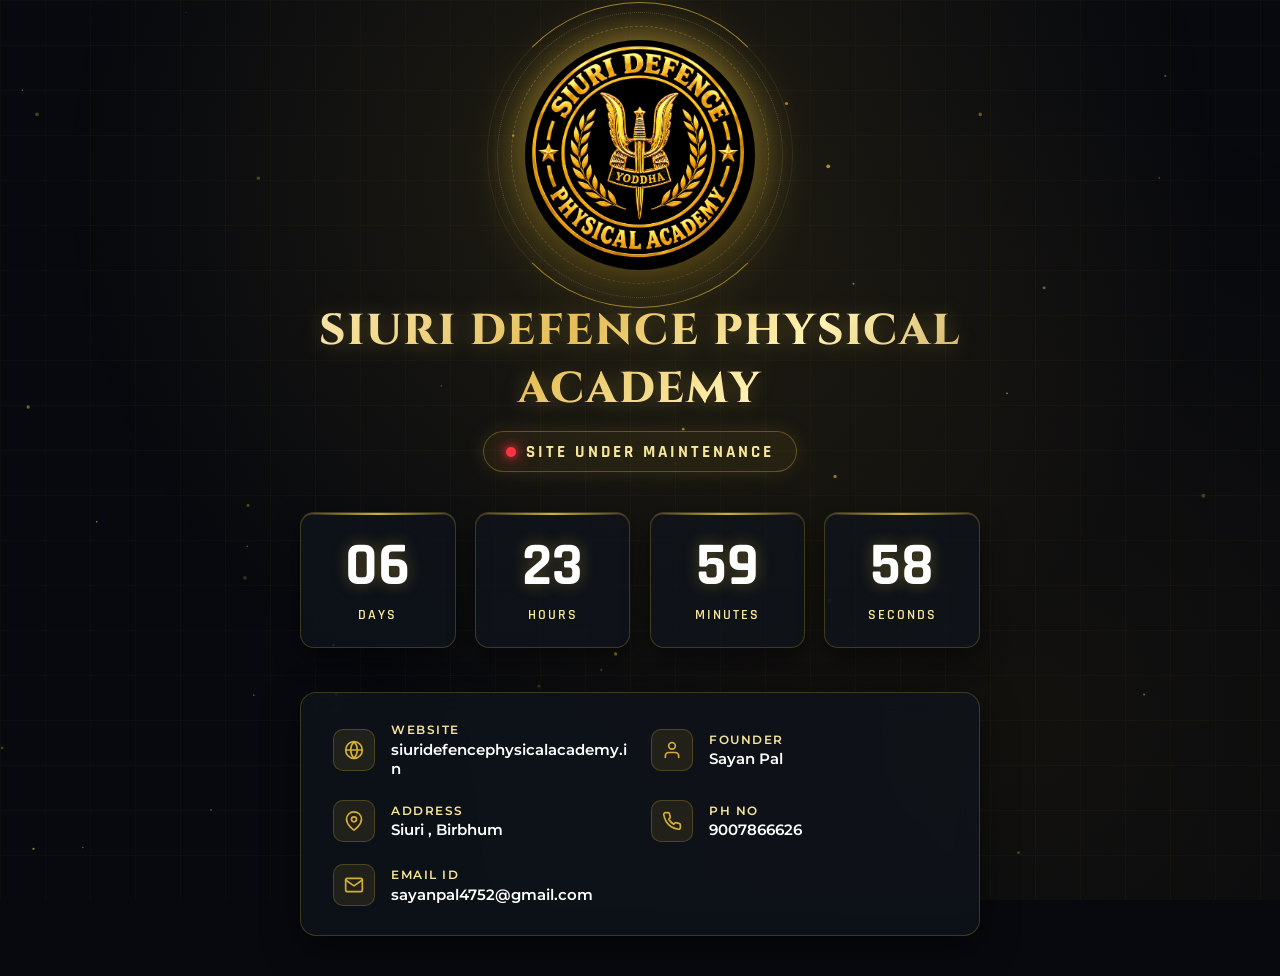
==== index.html @ 268cae0b "Add files via upload" ====
<!DOCTYPE html>
<html lang="en">
<head>
  <meta charset="UTF-8">
  <meta name="viewport" content="width=device-width, initial-scale=1.0">
  <title>SIURI DEFENCE PHYSICAL ACADEMY - Site Under Maintenance</title>
  <link rel="icon" type="image/png" href="logo.png">
  
  <!-- Google Fonts -->
  <link rel="preconnect" href="https://fonts.googleapis.com">
  <link rel="preconnect" href="https://fonts.gstatic.com" crossorigin>
  <link href="https://fonts.googleapis.com/css2?family=Cinzel:wght@600;700;800;900&family=Montserrat:wght@400;500;600;700&family=Rajdhani:wght@500;600;700&display=swap" rel="stylesheet">

  <style>
    :root {
      --gold-primary: #d4af37;
      --gold-light: #f7e599;
      --gold-dark: #9b7617;
      --gold-glow: rgba(212, 175, 55, 0.45);
      --bg-dark: #07090e;
      --bg-card: rgba(15, 20, 29, 0.75);
      --card-border: rgba(212, 175, 55, 0.25);
      --text-white: #f5f6f8;
      --text-muted: #a0a6b5;
    }

    * {
      box-sizing: border-box;
      margin: 0;
      padding: 0;
    }

    body {
      background-color: var(--bg-dark);
      color: var(--text-white);
      font-family: 'Montserrat', sans-serif;
      min-height: 100vh;
      display: flex;
      flex-direction: column;
      align-items: center;
      justify-content: center;
      overflow-x: hidden;
      position: relative;
      padding: 2.5rem 1rem;
    }

    /* Ambient Background Effects */
    .bg-grid {
      position: fixed;
      inset: 0;
      background-image: 
        radial-gradient(circle at 50% 20%, rgba(212, 175, 55, 0.12) 0%, transparent 60%),
        radial-gradient(circle at 80% 80%, rgba(155, 118, 23, 0.08) 0%, transparent 50%),
        linear-gradient(rgba(212, 175, 55, 0.03) 1px, transparent 1px),
        linear-gradient(90deg, rgba(212, 175, 55, 0.03) 1px, transparent 1px);
      background-size: 100% 100%, 100% 100%, 45px 45px, 45px 45px;
      pointer-events: none;
      z-index: 0;
    }

    canvas#stars {
      position: fixed;
      top: 0;
      left: 0;
      width: 100%;
      height: 100%;
      pointer-events: none;
      z-index: 1;
    }

    /* Main Container */
    .container {
      position: relative;
      z-index: 2;
      width: 100%;
      max-width: 860px;
      margin: auto;
      display: flex;
      flex-direction: column;
      align-items: center;
      text-align: center;
    }

    /* Animated Logo Presentation */
    .logo-wrapper {
      position: relative;
      width: 230px;
      height: 230px;
      margin-bottom: 2rem;
      display: flex;
      align-items: center;
      justify-content: center;
      perspective: 1000px;
    }

    /* Rotating Military Precision Rings */
    .orbit-ring {
      position: absolute;
      border-radius: 50%;
      pointer-events: none;
    }

    .orbit-ring-1 {
      inset: -14px;
      border: 1px dashed rgba(212, 175, 55, 0.35);
      animation: rotateClockwise 26s linear infinite;
    }

    .orbit-ring-2 {
      inset: -28px;
      border: 1px dotted rgba(247, 229, 153, 0.25);
      animation: rotateCounterClockwise 38s linear infinite;
    }

    .orbit-ring-3 {
      inset: -38px;
      border: 1px solid rgba(212, 175, 55, 0.12);
      border-top-color: rgba(212, 175, 55, 0.7);
      border-bottom-color: rgba(212, 175, 55, 0.7);
      animation: rotateClockwise 18s linear infinite;
    }

    /* Dynamic Backlight Halo */
    .logo-halo {
      position: absolute;
      inset: -10px;
      border-radius: 50%;
      background: radial-gradient(circle, rgba(212, 175, 55, 0.35) 0%, rgba(212, 175, 55, 0.1) 45%, transparent 70%);
      filter: blur(15px);
      animation: pulseGlow 4s ease-in-out infinite alternate;
      pointer-events: none;
    }

    /* Logo Image & Entrance Animation */
    .logo-img-box {
      position: relative;
      width: 100%;
      height: 100%;
      border-radius: 50%;
      overflow: hidden;
      box-shadow: 
        0 0 35px var(--gold-glow),
        0 15px 30px rgba(0, 0, 0, 0.7);
      animation: logoEntrance 1.4s cubic-bezier(0.16, 1, 0.3, 1) forwards;
      transform-origin: center center;
    }

    .logo-img {
      width: 100%;
      height: 100%;
      object-fit: cover;
      display: block;
      transition: transform 0.6s cubic-bezier(0.2, 0.8, 0.2, 1);
    }

    .logo-wrapper:hover .logo-img {
      transform: scale(1.05);
    }

    /* Metallic Shimmer Sweep Across Logo */
    .logo-img-box::after {
      content: "";
      position: absolute;
      top: -50%;
      left: -75%;
      width: 50%;
      height: 200%;
      background: linear-gradient(
        60deg,
        rgba(255, 255, 255, 0) 0%,
        rgba(255, 245, 200, 0.35) 50%,
        rgba(255, 255, 255, 0) 100%
      );
      transform: rotate(25deg);
      pointer-events: none;
      animation: shimmerSweep 5s ease-in-out infinite;
      animation-delay: 1.2s;
    }

    /* Academy Title */
    .academy-title {
      font-family: 'Cinzel', serif;
      font-size: clamp(1.6rem, 4vw, 2.7rem);
      font-weight: 800;
      letter-spacing: 2px;
      text-transform: uppercase;
      margin-bottom: 0.8rem;
      background: linear-gradient(135deg, #fff7cc 0%, #e5bd57 40%, #fff2b2 65%, #aa771c 100%);
      -webkit-background-clip: text;
      -webkit-text-fill-color: transparent;
      filter: drop-shadow(0 2px 10px rgba(212, 175, 55, 0.3));
      animation: fadeInDown 1.2s ease-out forwards;
    }

    /* Maintenance Badge */
    .maintenance-badge {
      display: inline-flex;
      align-items: center;
      gap: 0.6rem;
      padding: 0.55rem 1.4rem;
      border-radius: 50px;
      background: rgba(212, 175, 55, 0.08);
      border: 1px solid rgba(212, 175, 55, 0.35);
      color: var(--gold-light);
      font-family: 'Rajdhani', sans-serif;
      font-size: 1.05rem;
      font-weight: 700;
      letter-spacing: 3px;
      text-transform: uppercase;
      box-shadow: 0 0 20px rgba(212, 175, 55, 0.15);
      margin-bottom: 2.5rem;
      animation: fadeIn 1.4s ease-out forwards;
    }

    .status-dot {
      width: 10px;
      height: 10px;
      border-radius: 50%;
      background-color: #ff3344;
      box-shadow: 0 0 10px #ff3344, 0 0 20px #ff3344;
      animation: pulseDot 1.8s infinite;
    }

    /* Countdown Grid */
    .countdown-container {
      display: grid;
      grid-template-columns: repeat(4, 1fr);
      gap: 1.2rem;
      width: 100%;
      max-width: 680px;
      margin-bottom: 2.8rem;
      animation: fadeInUp 1.2s ease-out forwards;
    }

    .countdown-card {
      background: var(--bg-card);
      backdrop-filter: blur(12px);
      -webkit-backdrop-filter: blur(12px);
      border: 1px solid var(--card-border);
      border-radius: 14px;
      padding: 1.4rem 0.6rem;
      display: flex;
      flex-direction: column;
      align-items: center;
      justify-content: center;
      position: relative;
      overflow: hidden;
      box-shadow: 
        0 10px 25px rgba(0, 0, 0, 0.5),
        inset 0 1px 0 rgba(212, 175, 55, 0.25);
      transition: transform 0.3s ease, border-color 0.3s ease;
    }

    .countdown-card::before {
      content: "";
      position: absolute;
      top: 0;
      left: 0;
      right: 0;
      height: 2px;
      background: linear-gradient(90deg, transparent, var(--gold-primary), transparent);
    }

    .countdown-card:hover {
      transform: translateY(-4px);
      border-color: rgba(212, 175, 55, 0.6);
      box-shadow: 
        0 14px 30px rgba(0, 0, 0, 0.6),
        0 0 20px rgba(212, 175, 55, 0.2);
    }

    .countdown-number {
      font-family: 'Rajdhani', sans-serif;
      font-size: clamp(2.4rem, 5vw, 3.8rem);
      font-weight: 700;
      color: #ffffff;
      line-height: 1;
      text-shadow: 0 0 15px rgba(212, 175, 55, 0.35);
    }

    .countdown-label {
      font-family: 'Rajdhani', sans-serif;
      font-size: 0.85rem;
      font-weight: 600;
      color: var(--gold-light);
      text-transform: uppercase;
      letter-spacing: 2px;
      margin-top: 0.6rem;
    }

    /* Details / Contact Card */
    .details-card {
      width: 100%;
      max-width: 680px;
      background: var(--bg-card);
      backdrop-filter: blur(12px);
      -webkit-backdrop-filter: blur(12px);
      border: 1px solid var(--card-border);
      border-radius: 16px;
      padding: 1.8rem 2rem;
      box-shadow: 0 12px 35px rgba(0, 0, 0, 0.5);
      display: grid;
      grid-template-columns: repeat(auto-fit, minmax(240px, 1fr));
      gap: 1.4rem;
      text-align: left;
      animation: fadeInUp 1.4s ease-out forwards;
    }

    .detail-item {
      display: flex;
      align-items: center;
      gap: 1rem;
      font-size: 0.95rem;
      color: var(--text-white);
    }

    .detail-icon {
      width: 42px;
      height: 42px;
      min-width: 42px;
      border-radius: 10px;
      background: rgba(212, 175, 55, 0.1);
      border: 1px solid rgba(212, 175, 55, 0.25);
      display: flex;
      align-items: center;
      justify-content: center;
      color: var(--gold-primary);
    }

    .detail-icon svg {
      width: 20px;
      height: 20px;
      stroke: var(--gold-primary);
      fill: none;
      stroke-width: 2;
      stroke-linecap: round;
      stroke-linejoin: round;
    }

    .detail-text {
      display: flex;
      flex-direction: column;
      gap: 0.15rem;
      overflow: hidden;
      word-break: break-word;
    }

    .detail-label {
      font-size: 0.75rem;
      text-transform: uppercase;
      letter-spacing: 1.5px;
      color: var(--gold-light);
      font-weight: 600;
    }

    .detail-value {
      font-size: 0.95rem;
      font-weight: 600;
      color: #ffffff;
      text-decoration: none;
      transition: color 0.2s ease;
    }

    a.detail-value:hover {
      color: var(--gold-primary);
      text-decoration: underline;
      text-underline-offset: 3px;
    }

    /* Keyframe Animations */
    @keyframes logoEntrance {
      0% {
        opacity: 0;
        transform: scale(0.55) translateY(25px);
        filter: drop-shadow(0 0 0 rgba(212, 175, 55, 0));
      }
      65% {
        opacity: 1;
        transform: scale(1.04) translateY(-3px);
        filter: drop-shadow(0 0 45px rgba(212, 175, 55, 0.7));
      }
      100% {
        opacity: 1;
        transform: scale(1) translateY(0);
        filter: drop-shadow(0 0 25px rgba(212, 175, 55, 0.45));
      }
    }

    @keyframes shimmerSweep {
      0% {
        left: -100%;
      }
      25%, 100% {
        left: 200%;
      }
    }

    @keyframes rotateClockwise {
      from { transform: rotate(0deg); }
      to { transform: rotate(360deg); }
    }

    @keyframes rotateCounterClockwise {
      from { transform: rotate(0deg); }
      to { transform: rotate(-360deg); }
    }

    @keyframes pulseGlow {
      from { opacity: 0.5; transform: scale(0.96); }
      to { opacity: 0.9; transform: scale(1.06); }
    }

    @keyframes pulseDot {
      0%, 100% { opacity: 1; transform: scale(1); }
      50% { opacity: 0.4; transform: scale(0.85); }
    }

    @keyframes fadeInDown {
      from { opacity: 0; transform: translateY(-20px); }
      to { opacity: 1; transform: translateY(0); }
    }

    @keyframes fadeInUp {
      from { opacity: 0; transform: translateY(20px); }
      to { opacity: 1; transform: translateY(0); }
    }

    @keyframes fadeIn {
      from { opacity: 0; }
      to { opacity: 1; }
    }

    /* Responsive adjustments */
    @media (max-width: 640px) {
      .logo-wrapper {
        width: 180px;
        height: 180px;
        margin-bottom: 1.5rem;
      }

      .orbit-ring-1 { inset: -10px; }
      .orbit-ring-2 { inset: -20px; }
      .orbit-ring-3 { inset: -28px; }

      .countdown-container {
        gap: 0.6rem;
      }

      .countdown-card {
        padding: 1rem 0.3rem;
        border-radius: 10px;
      }

      .countdown-number {
        font-size: 2rem;
      }

      .countdown-label {
        font-size: 0.72rem;
        letter-spacing: 1px;
      }

      .details-card {
        grid-template-columns: 1fr;
        padding: 1.4rem;
        gap: 1.1rem;
      }
    }
  </style>
</head>
<body>

  <!-- Ambient Grid Background -->
  <div class="bg-grid"></div>
  <canvas id="stars"></canvas>

  <main class="container">

    <!-- Animated Logo with Precision Rings and Metallic Sweep -->
    <div class="logo-wrapper">
      <div class="logo-halo"></div>
      <div class="orbit-ring orbit-ring-1"></div>
      <div class="orbit-ring orbit-ring-2"></div>
      <div class="orbit-ring orbit-ring-3"></div>
      <div class="logo-img-box">
        <img 
          src="logo.png" 
          alt="SIURI DEFENCE PHYSICAL ACADEMY" 
          class="logo-img"
          fetchpriority="high"
          width="230"
          height="230"
        >
      </div>
    </div>

    <!-- Academy Name -->
    <h1 class="academy-title">SIURI DEFENCE PHYSICAL ACADEMY</h1>

    <!-- Site Under Maintenance Indicator -->
    <div class="maintenance-badge">
      <span class="status-dot"></span>
      <span>Site Under Maintenance</span>
    </div>

    <!-- 7-Day Countdown Timer -->
    <div class="countdown-container" id="countdown">
      <div class="countdown-card">
        <span class="countdown-number" id="days">07</span>
        <span class="countdown-label">Days</span>
      </div>
      <div class="countdown-card">
        <span class="countdown-number" id="hours">00</span>
        <span class="countdown-label">Hours</span>
      </div>
      <div class="countdown-card">
        <span class="countdown-number" id="minutes">00</span>
        <span class="countdown-label">Minutes</span>
      </div>
      <div class="countdown-card">
        <span class="countdown-number" id="seconds">00</span>
        <span class="countdown-label">Seconds</span>
      </div>
    </div>

    <!-- Details Card (Strictly containing user provided details) -->
    <div class="details-card">
      
      <!-- Website -->
      <div class="detail-item">
        <div class="detail-icon" aria-hidden="true">
          <svg viewBox="0 0 24 24"><circle cx="12" cy="12" r="10"></circle><line x1="2" y1="12" x2="22" y2="12"></line><path d="M12 2a15.3 15.3 0 0 1 4 10 15.3 15.3 0 0 1-4 10 15.3 15.3 0 0 1-4-10 15.3 15.3 0 0 1 4-10z"></path></svg>
        </div>
        <div class="detail-text">
          <span class="detail-label">Website</span>
          <a href="https://siuridefencephysicalacademy.in" class="detail-value">siuridefencephysicalacademy.in</a>
        </div>
      </div>

      <!-- Founder -->
      <div class="detail-item">
        <div class="detail-icon" aria-hidden="true">
          <svg viewBox="0 0 24 24"><path d="M20 21v-2a4 4 0 0 0-4-4H8a4 4 0 0 0-4 4v2"></path><circle cx="12" cy="7" r="4"></circle></svg>
        </div>
        <div class="detail-text">
          <span class="detail-label">Founder</span>
          <span class="detail-value">Sayan Pal</span>
        </div>
      </div>

      <!-- Address -->
      <div class="detail-item">
        <div class="detail-icon" aria-hidden="true">
          <svg viewBox="0 0 24 24"><path d="M21 10c0 7-9 13-9 13s-9-6-9-13a9 9 0 0 1 18 0z"></path><circle cx="12" cy="10" r="3"></circle></svg>
        </div>
        <div class="detail-text">
          <span class="detail-label">Address</span>
          <span class="detail-value">Siuri , Birbhum</span>
        </div>
      </div>

      <!-- Phone -->
      <div class="detail-item">
        <div class="detail-icon" aria-hidden="true">
          <svg viewBox="0 0 24 24"><path d="M22 16.92v3a2 2 0 0 1-2.18 2 19.79 19.79 0 0 1-8.63-3.07 19.5 19.5 0 0 1-6-6 19.79 19.79 0 0 1-3.07-8.67A2 2 0 0 1 4.11 2h3a2 2 0 0 1 2 1.72 12.84 12.84 0 0 0 .7 2.81 2 2 0 0 1-.45 2.11L8.09 9.91a16 16 0 0 0 6 6l1.27-1.27a2 2 0 0 1 2.11-.45 12.84 12.84 0 0 0 2.81.7A2 2 0 0 1 22 16.92z"></path></svg>
        </div>
        <div class="detail-text">
          <span class="detail-label">pH no</span>
          <a href="tel:9007866626" class="detail-value">9007866626</a>
        </div>
      </div>

      <!-- Email ID -->
      <div class="detail-item" style="grid-column: 1 / -1;">
        <div class="detail-icon" aria-hidden="true">
          <svg viewBox="0 0 24 24"><path d="M4 4h16c1.1 0 2 .9 2 2v12c0 1.1-.9 2-2 2H4c-1.1 0-2-.9-2-2V6c0-1.1.9-2 2-2z"></path><polyline points="22,6 12,13 2,6"></polyline></svg>
        </div>
        <div class="detail-text">
          <span class="detail-label">Email ID</span>
          <a href="mailto:sayanpal4752@gmail.com" class="detail-value">sayanpal4752@gmail.com</a>
        </div>
      </div>

    </div>

  </main>

  <script>
    // 7-Day Automatic Decrementing Countdown
    (function initCountdown() {
      const STORAGE_KEY = 'sdpa_countdown_end';
      const DURATION_MS = 7 * 24 * 60 * 60 * 1000; // 7 days in milliseconds
      
      let targetTime;
      try {
        const savedTime = localStorage.getItem(STORAGE_KEY);
        if (savedTime && !isNaN(savedTime)) {
          targetTime = parseInt(savedTime, 10);
          // If the stored countdown has already elapsed, restart 7 days
          if (targetTime <= Date.now()) {
            targetTime = Date.now() + DURATION_MS;
            localStorage.setItem(STORAGE_KEY, targetTime.toString());
          }
        } else {
          targetTime = Date.now() + DURATION_MS;
          localStorage.setItem(STORAGE_KEY, targetTime.toString());
        }
      } catch (e) {
        // Fallback if localStorage is inaccessible
        targetTime = Date.now() + DURATION_MS;
      }

      const daysEl = document.getElementById('days');
      const hoursEl = document.getElementById('hours');
      const minutesEl = document.getElementById('minutes');
      const secondsEl = document.getElementById('seconds');

      function updateCountdown() {
        const now = Date.now();
        const difference = targetTime - now;

        if (difference <= 0) {
          daysEl.textContent = '00';
          hoursEl.textContent = '00';
          minutesEl.textContent = '00';
          secondsEl.textContent = '00';
          return;
        }

        const days = Math.floor(difference / (1000 * 60 * 60 * 24));
        const hours = Math.floor((difference % (1000 * 60 * 60 * 24)) / (1000 * 60 * 60));
        const minutes = Math.floor((difference % (1000 * 60 * 60)) / (1000 * 60));
        const seconds = Math.floor((difference % (1000 * 60)) / 1000);

        daysEl.textContent = String(days).padStart(2, '0');
        hoursEl.textContent = String(hours).padStart(2, '0');
        minutesEl.textContent = String(minutes).padStart(2, '0');
        secondsEl.textContent = String(seconds).padStart(2, '0');
      }

      updateCountdown();
      setInterval(updateCountdown, 1000);
    })();

    // Subtle Tactical Ambient Canvas Particles
    (function initStars() {
      const canvas = document.getElementById('stars');
      if (!canvas) return;
      const ctx = canvas.getContext('2d');
      let width, height;
      const particles = [];
      const particleCount = 45;

      function resize() {
        width = canvas.width = window.innerWidth;
        height = canvas.height = window.innerHeight;
      }
      window.addEventListener('resize', resize);
      resize();

      for (let i = 0; i < particleCount; i++) {
        particles.push({
          x: Math.random() * width,
          y: Math.random() * height,
          radius: Math.random() * 1.5 + 0.5,
          vx: (Math.random() - 0.5) * 0.3,
          vy: (Math.random() - 0.5) * 0.3,
          alpha: Math.random() * 0.6 + 0.2
        });
      }

      function render() {
        ctx.clearRect(0, 0, width, height);
        ctx.fillStyle = 'rgba(212, 175, 55, ';

        for (let i = 0; i < particleCount; i++) {
          const p = particles[i];
          p.x += p.vx;
          p.y += p.vy;

          if (p.x < 0) p.x = width;
          if (p.x > width) p.x = 0;
          if (p.y < 0) p.y = height;
          if (p.y > height) p.y = 0;

          ctx.beginPath();
          ctx.arc(p.x, p.y, p.radius, 0, Math.PI * 2);
          ctx.fillStyle = `rgba(212, 175, 55, ${p.alpha})`;
          ctx.fill();
        }

        requestAnimationFrame(render);
      }
      render();
    })();
  </script>
</body>
</html>
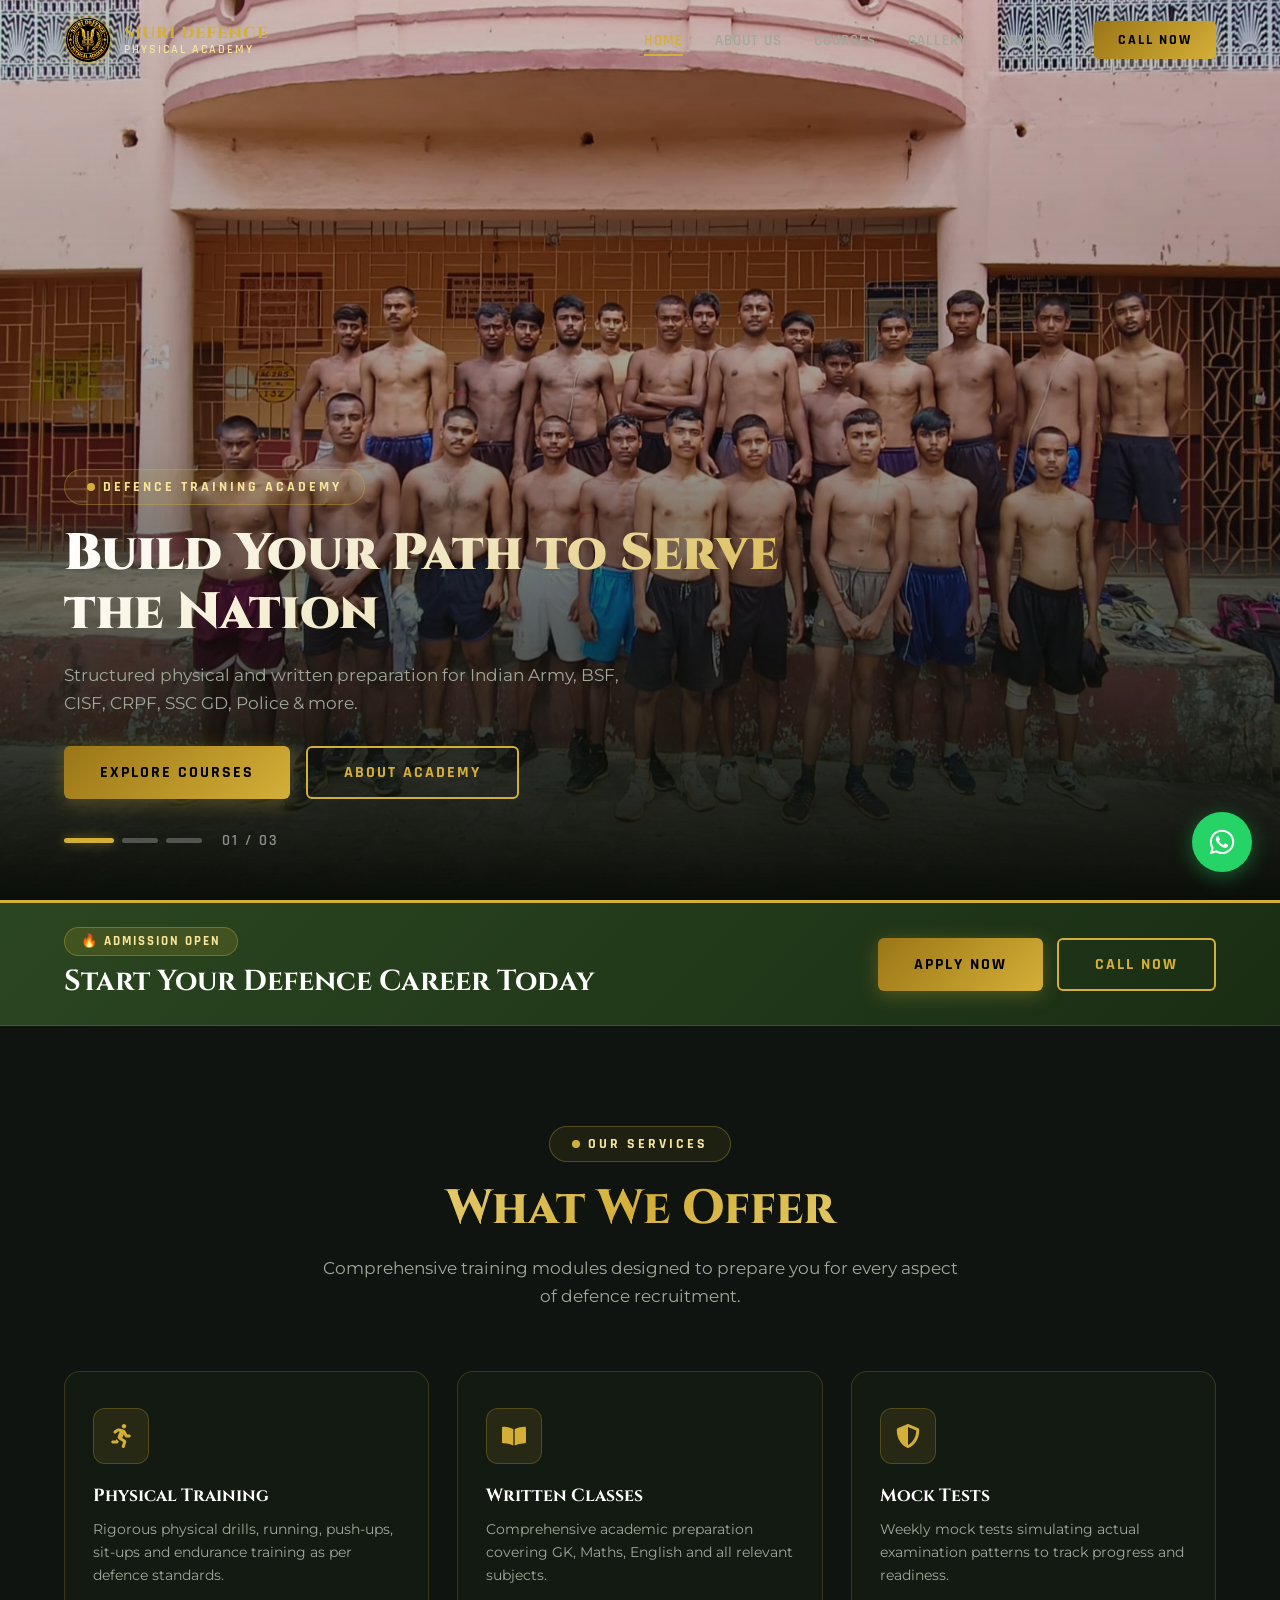
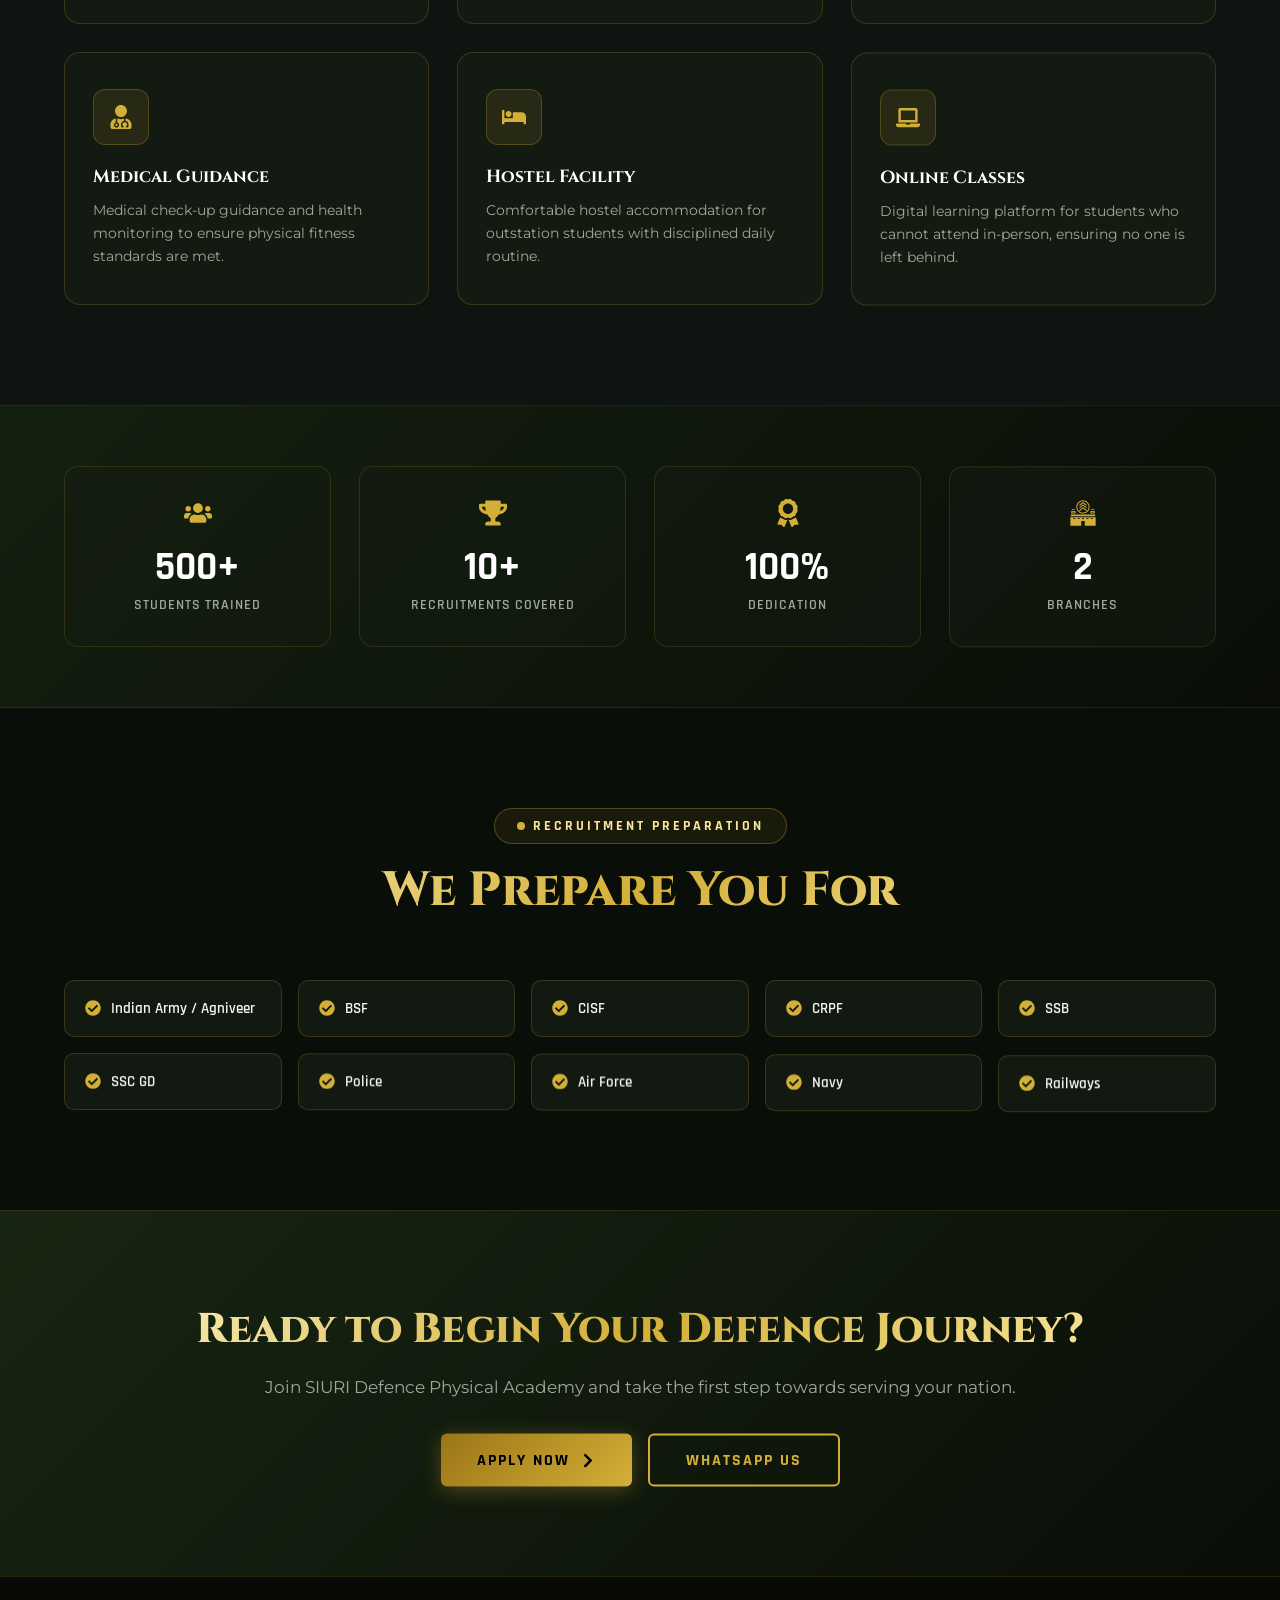
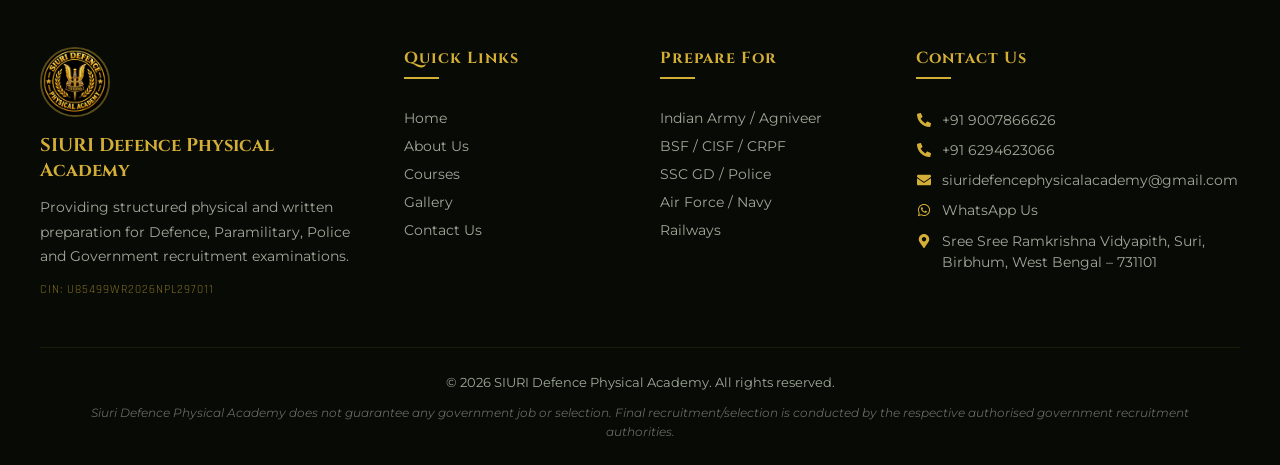
==== commit 05322447: "Add files via upload" ====
--- a/index.html
+++ b/index.html
@@ -1,698 +1,19 @@
 <!DOCTYPE html>
 <html lang="en">
-<head>
-  <meta charset="UTF-8">
-  <meta name="viewport" content="width=device-width, initial-scale=1.0">
-  <title>SIURI DEFENCE PHYSICAL ACADEMY - Site Under Maintenance</title>
-  <link rel="icon" type="image/png" href="logo.png">
-  
-  <!-- Google Fonts -->
-  <link rel="preconnect" href="https://fonts.googleapis.com">
-  <link rel="preconnect" href="https://fonts.gstatic.com" crossorigin>
-  <link href="https://fonts.googleapis.com/css2?family=Cinzel:wght@600;700;800;900&family=Montserrat:wght@400;500;600;700&family=Rajdhani:wght@500;600;700&display=swap" rel="stylesheet">
-
-  <style>
-    :root {
-      --gold-primary: #d4af37;
-      --gold-light: #f7e599;
-      --gold-dark: #9b7617;
-      --gold-glow: rgba(212, 175, 55, 0.45);
-      --bg-dark: #07090e;
-      --bg-card: rgba(15, 20, 29, 0.75);
-      --card-border: rgba(212, 175, 55, 0.25);
-      --text-white: #f5f6f8;
-      --text-muted: #a0a6b5;
-    }
-
-    * {
-      box-sizing: border-box;
-      margin: 0;
-      padding: 0;
-    }
-
-    body {
-      background-color: var(--bg-dark);
-      color: var(--text-white);
-      font-family: 'Montserrat', sans-serif;
-      min-height: 100vh;
-      display: flex;
-      flex-direction: column;
-      align-items: center;
-      justify-content: center;
-      overflow-x: hidden;
-      position: relative;
-      padding: 2.5rem 1rem;
-    }
-
-    /* Ambient Background Effects */
-    .bg-grid {
-      position: fixed;
-      inset: 0;
-      background-image: 
-        radial-gradient(circle at 50% 20%, rgba(212, 175, 55, 0.12) 0%, transparent 60%),
-        radial-gradient(circle at 80% 80%, rgba(155, 118, 23, 0.08) 0%, transparent 50%),
-        linear-gradient(rgba(212, 175, 55, 0.03) 1px, transparent 1px),
-        linear-gradient(90deg, rgba(212, 175, 55, 0.03) 1px, transparent 1px);
-      background-size: 100% 100%, 100% 100%, 45px 45px, 45px 45px;
-      pointer-events: none;
-      z-index: 0;
-    }
-
-    canvas#stars {
-      position: fixed;
-      top: 0;
-      left: 0;
-      width: 100%;
-      height: 100%;
-      pointer-events: none;
-      z-index: 1;
-    }
-
-    /* Main Container */
-    .container {
-      position: relative;
-      z-index: 2;
-      width: 100%;
-      max-width: 860px;
-      margin: auto;
-      display: flex;
-      flex-direction: column;
-      align-items: center;
-      text-align: center;
-    }
-
-    /* Animated Logo Presentation */
-    .logo-wrapper {
-      position: relative;
-      width: 230px;
-      height: 230px;
-      margin-bottom: 2rem;
-      display: flex;
-      align-items: center;
-      justify-content: center;
-      perspective: 1000px;
-    }
-
-    /* Rotating Military Precision Rings */
-    .orbit-ring {
-      position: absolute;
-      border-radius: 50%;
-      pointer-events: none;
-    }
-
-    .orbit-ring-1 {
-      inset: -14px;
-      border: 1px dashed rgba(212, 175, 55, 0.35);
-      animation: rotateClockwise 26s linear infinite;
-    }
-
-    .orbit-ring-2 {
-      inset: -28px;
-      border: 1px dotted rgba(247, 229, 153, 0.25);
-      animation: rotateCounterClockwise 38s linear infinite;
-    }
-
-    .orbit-ring-3 {
-      inset: -38px;
-      border: 1px solid rgba(212, 175, 55, 0.12);
-      border-top-color: rgba(212, 175, 55, 0.7);
-      border-bottom-color: rgba(212, 175, 55, 0.7);
-      animation: rotateClockwise 18s linear infinite;
-    }
-
-    /* Dynamic Backlight Halo */
-    .logo-halo {
-      position: absolute;
-      inset: -10px;
-      border-radius: 50%;
-      background: radial-gradient(circle, rgba(212, 175, 55, 0.35) 0%, rgba(212, 175, 55, 0.1) 45%, transparent 70%);
-      filter: blur(15px);
-      animation: pulseGlow 4s ease-in-out infinite alternate;
-      pointer-events: none;
-    }
-
-    /* Logo Image & Entrance Animation */
-    .logo-img-box {
-      position: relative;
-      width: 100%;
-      height: 100%;
-      border-radius: 50%;
-      overflow: hidden;
-      box-shadow: 
-        0 0 35px var(--gold-glow),
-        0 15px 30px rgba(0, 0, 0, 0.7);
-      animation: logoEntrance 1.4s cubic-bezier(0.16, 1, 0.3, 1) forwards;
-      transform-origin: center center;
-    }
-
-    .logo-img {
-      width: 100%;
-      height: 100%;
-      object-fit: cover;
-      display: block;
-      transition: transform 0.6s cubic-bezier(0.2, 0.8, 0.2, 1);
-    }
-
-    .logo-wrapper:hover .logo-img {
-      transform: scale(1.05);
-    }
-
-    /* Metallic Shimmer Sweep Across Logo */
-    .logo-img-box::after {
-      content: "";
-      position: absolute;
-      top: -50%;
-      left: -75%;
-      width: 50%;
-      height: 200%;
-      background: linear-gradient(
-        60deg,
-        rgba(255, 255, 255, 0) 0%,
-        rgba(255, 245, 200, 0.35) 50%,
-        rgba(255, 255, 255, 0) 100%
-      );
-      transform: rotate(25deg);
-      pointer-events: none;
-      animation: shimmerSweep 5s ease-in-out infinite;
-      animation-delay: 1.2s;
-    }
-
-    /* Academy Title */
-    .academy-title {
-      font-family: 'Cinzel', serif;
-      font-size: clamp(1.6rem, 4vw, 2.7rem);
-      font-weight: 800;
-      letter-spacing: 2px;
-      text-transform: uppercase;
-      margin-bottom: 0.8rem;
-      background: linear-gradient(135deg, #fff7cc 0%, #e5bd57 40%, #fff2b2 65%, #aa771c 100%);
-      -webkit-background-clip: text;
-      -webkit-text-fill-color: transparent;
-      filter: drop-shadow(0 2px 10px rgba(212, 175, 55, 0.3));
-      animation: fadeInDown 1.2s ease-out forwards;
-    }
-
-    /* Maintenance Badge */
-    .maintenance-badge {
-      display: inline-flex;
-      align-items: center;
-      gap: 0.6rem;
-      padding: 0.55rem 1.4rem;
-      border-radius: 50px;
-      background: rgba(212, 175, 55, 0.08);
-      border: 1px solid rgba(212, 175, 55, 0.35);
-      color: var(--gold-light);
-      font-family: 'Rajdhani', sans-serif;
-      font-size: 1.05rem;
-      font-weight: 700;
-      letter-spacing: 3px;
-      text-transform: uppercase;
-      box-shadow: 0 0 20px rgba(212, 175, 55, 0.15);
-      margin-bottom: 2.5rem;
-      animation: fadeIn 1.4s ease-out forwards;
-    }
-
-    .status-dot {
-      width: 10px;
-      height: 10px;
-      border-radius: 50%;
-      background-color: #ff3344;
-      box-shadow: 0 0 10px #ff3344, 0 0 20px #ff3344;
-      animation: pulseDot 1.8s infinite;
-    }
-
-    /* Countdown Grid */
-    .countdown-container {
-      display: grid;
-      grid-template-columns: repeat(4, 1fr);
-      gap: 1.2rem;
-      width: 100%;
-      max-width: 680px;
-      margin-bottom: 2.8rem;
-      animation: fadeInUp 1.2s ease-out forwards;
-    }
-
-    .countdown-card {
-      background: var(--bg-card);
-      backdrop-filter: blur(12px);
-      -webkit-backdrop-filter: blur(12px);
-      border: 1px solid var(--card-border);
-      border-radius: 14px;
-      padding: 1.4rem 0.6rem;
-      display: flex;
-      flex-direction: column;
-      align-items: center;
-      justify-content: center;
-      position: relative;
-      overflow: hidden;
-      box-shadow: 
-        0 10px 25px rgba(0, 0, 0, 0.5),
-        inset 0 1px 0 rgba(212, 175, 55, 0.25);
-      transition: transform 0.3s ease, border-color 0.3s ease;
-    }
-
-    .countdown-card::before {
-      content: "";
-      position: absolute;
-      top: 0;
-      left: 0;
-      right: 0;
-      height: 2px;
-      background: linear-gradient(90deg, transparent, var(--gold-primary), transparent);
-    }
-
-    .countdown-card:hover {
-      transform: translateY(-4px);
-      border-color: rgba(212, 175, 55, 0.6);
-      box-shadow: 
-        0 14px 30px rgba(0, 0, 0, 0.6),
-        0 0 20px rgba(212, 175, 55, 0.2);
-    }
-
-    .countdown-number {
-      font-family: 'Rajdhani', sans-serif;
-      font-size: clamp(2.4rem, 5vw, 3.8rem);
-      font-weight: 700;
-      color: #ffffff;
-      line-height: 1;
-      text-shadow: 0 0 15px rgba(212, 175, 55, 0.35);
-    }
-
-    .countdown-label {
-      font-family: 'Rajdhani', sans-serif;
-      font-size: 0.85rem;
-      font-weight: 600;
-      color: var(--gold-light);
-      text-transform: uppercase;
-      letter-spacing: 2px;
-      margin-top: 0.6rem;
-    }
-
-    /* Details / Contact Card */
-    .details-card {
-      width: 100%;
-      max-width: 680px;
-      background: var(--bg-card);
-      backdrop-filter: blur(12px);
-      -webkit-backdrop-filter: blur(12px);
-      border: 1px solid var(--card-border);
-      border-radius: 16px;
-      padding: 1.8rem 2rem;
-      box-shadow: 0 12px 35px rgba(0, 0, 0, 0.5);
-      display: grid;
-      grid-template-columns: repeat(auto-fit, minmax(240px, 1fr));
-      gap: 1.4rem;
-      text-align: left;
-      animation: fadeInUp 1.4s ease-out forwards;
-    }
-
-    .detail-item {
-      display: flex;
-      align-items: center;
-      gap: 1rem;
-      font-size: 0.95rem;
-      color: var(--text-white);
-    }
-
-    .detail-icon {
-      width: 42px;
-      height: 42px;
-      min-width: 42px;
-      border-radius: 10px;
-      background: rgba(212, 175, 55, 0.1);
-      border: 1px solid rgba(212, 175, 55, 0.25);
-      display: flex;
-      align-items: center;
-      justify-content: center;
-      color: var(--gold-primary);
-    }
-
-    .detail-icon svg {
-      width: 20px;
-      height: 20px;
-      stroke: var(--gold-primary);
-      fill: none;
-      stroke-width: 2;
-      stroke-linecap: round;
-      stroke-linejoin: round;
-    }
-
-    .detail-text {
-      display: flex;
-      flex-direction: column;
-      gap: 0.15rem;
-      overflow: hidden;
-      word-break: break-word;
-    }
-
-    .detail-label {
-      font-size: 0.75rem;
-      text-transform: uppercase;
-      letter-spacing: 1.5px;
-      color: var(--gold-light);
-      font-weight: 600;
-    }
-
-    .detail-value {
-      font-size: 0.95rem;
-      font-weight: 600;
-      color: #ffffff;
-      text-decoration: none;
-      transition: color 0.2s ease;
-    }
-
-    a.detail-value:hover {
-      color: var(--gold-primary);
-      text-decoration: underline;
-      text-underline-offset: 3px;
-    }
-
-    /* Keyframe Animations */
-    @keyframes logoEntrance {
-      0% {
-        opacity: 0;
-        transform: scale(0.55) translateY(25px);
-        filter: drop-shadow(0 0 0 rgba(212, 175, 55, 0));
-      }
-      65% {
-        opacity: 1;
-        transform: scale(1.04) translateY(-3px);
-        filter: drop-shadow(0 0 45px rgba(212, 175, 55, 0.7));
-      }
-      100% {
-        opacity: 1;
-        transform: scale(1) translateY(0);
-        filter: drop-shadow(0 0 25px rgba(212, 175, 55, 0.45));
-      }
-    }
-
-    @keyframes shimmerSweep {
-      0% {
-        left: -100%;
-      }
-      25%, 100% {
-        left: 200%;
-      }
-    }
-
-    @keyframes rotateClockwise {
-      from { transform: rotate(0deg); }
-      to { transform: rotate(360deg); }
-    }
-
-    @keyframes rotateCounterClockwise {
-      from { transform: rotate(0deg); }
-      to { transform: rotate(-360deg); }
-    }
-
-    @keyframes pulseGlow {
-      from { opacity: 0.5; transform: scale(0.96); }
-      to { opacity: 0.9; transform: scale(1.06); }
-    }
-
-    @keyframes pulseDot {
-      0%, 100% { opacity: 1; transform: scale(1); }
-      50% { opacity: 0.4; transform: scale(0.85); }
-    }
-
-    @keyframes fadeInDown {
-      from { opacity: 0; transform: translateY(-20px); }
-      to { opacity: 1; transform: translateY(0); }
-    }
-
-    @keyframes fadeInUp {
-      from { opacity: 0; transform: translateY(20px); }
-      to { opacity: 1; transform: translateY(0); }
-    }
-
-    @keyframes fadeIn {
-      from { opacity: 0; }
-      to { opacity: 1; }
-    }
-
-    /* Responsive adjustments */
-    @media (max-width: 640px) {
-      .logo-wrapper {
-        width: 180px;
-        height: 180px;
-        margin-bottom: 1.5rem;
-      }
-
-      .orbit-ring-1 { inset: -10px; }
-      .orbit-ring-2 { inset: -20px; }
-      .orbit-ring-3 { inset: -28px; }
-
-      .countdown-container {
-        gap: 0.6rem;
-      }
-
-      .countdown-card {
-        padding: 1rem 0.3rem;
-        border-radius: 10px;
-      }
-
-      .countdown-number {
-        font-size: 2rem;
-      }
-
-      .countdown-label {
-        font-size: 0.72rem;
-        letter-spacing: 1px;
-      }
-
-      .details-card {
-        grid-template-columns: 1fr;
-        padding: 1.4rem;
-        gap: 1.1rem;
-      }
-    }
-  </style>
-</head>
-<body>
-
-  <!-- Ambient Grid Background -->
-  <div class="bg-grid"></div>
-  <canvas id="stars"></canvas>
-
-  <main class="container">
-
-    <!-- Animated Logo with Precision Rings and Metallic Sweep -->
-    <div class="logo-wrapper">
-      <div class="logo-halo"></div>
-      <div class="orbit-ring orbit-ring-1"></div>
-      <div class="orbit-ring orbit-ring-2"></div>
-      <div class="orbit-ring orbit-ring-3"></div>
-      <div class="logo-img-box">
-        <img 
-          src="logo.png" 
-          alt="SIURI DEFENCE PHYSICAL ACADEMY" 
-          class="logo-img"
-          fetchpriority="high"
-          width="230"
-          height="230"
-        >
-      </div>
-    </div>
-
-    <!-- Academy Name -->
-    <h1 class="academy-title">SIURI DEFENCE PHYSICAL ACADEMY</h1>
-
-    <!-- Site Under Maintenance Indicator -->
-    <div class="maintenance-badge">
-      <span class="status-dot"></span>
-      <span>Site Under Maintenance</span>
-    </div>
-
-    <!-- 7-Day Countdown Timer -->
-    <div class="countdown-container" id="countdown">
-      <div class="countdown-card">
-        <span class="countdown-number" id="days">07</span>
-        <span class="countdown-label">Days</span>
-      </div>
-      <div class="countdown-card">
-        <span class="countdown-number" id="hours">00</span>
-        <span class="countdown-label">Hours</span>
-      </div>
-      <div class="countdown-card">
-        <span class="countdown-number" id="minutes">00</span>
-        <span class="countdown-label">Minutes</span>
-      </div>
-      <div class="countdown-card">
-        <span class="countdown-number" id="seconds">00</span>
-        <span class="countdown-label">Seconds</span>
-      </div>
-    </div>
-
-    <!-- Details Card (Strictly containing user provided details) -->
-    <div class="details-card">
-      
-      <!-- Website -->
-      <div class="detail-item">
-        <div class="detail-icon" aria-hidden="true">
-          <svg viewBox="0 0 24 24"><circle cx="12" cy="12" r="10"></circle><line x1="2" y1="12" x2="22" y2="12"></line><path d="M12 2a15.3 15.3 0 0 1 4 10 15.3 15.3 0 0 1-4 10 15.3 15.3 0 0 1-4-10 15.3 15.3 0 0 1 4-10z"></path></svg>
-        </div>
-        <div class="detail-text">
-          <span class="detail-label">Website</span>
-          <a href="https://siuridefencephysicalacademy.in" class="detail-value">siuridefencephysicalacademy.in</a>
-        </div>
-      </div>
-
-      <!-- Founder -->
-      <div class="detail-item">
-        <div class="detail-icon" aria-hidden="true">
-          <svg viewBox="0 0 24 24"><path d="M20 21v-2a4 4 0 0 0-4-4H8a4 4 0 0 0-4 4v2"></path><circle cx="12" cy="7" r="4"></circle></svg>
-        </div>
-        <div class="detail-text">
-          <span class="detail-label">Founder</span>
-          <span class="detail-value">Sayan Pal</span>
-        </div>
-      </div>
-
-      <!-- Address -->
-      <div class="detail-item">
-        <div class="detail-icon" aria-hidden="true">
-          <svg viewBox="0 0 24 24"><path d="M21 10c0 7-9 13-9 13s-9-6-9-13a9 9 0 0 1 18 0z"></path><circle cx="12" cy="10" r="3"></circle></svg>
-        </div>
-        <div class="detail-text">
-          <span class="detail-label">Address</span>
-          <span class="detail-value">Siuri , Birbhum</span>
-        </div>
-      </div>
-
-      <!-- Phone -->
-      <div class="detail-item">
-        <div class="detail-icon" aria-hidden="true">
-          <svg viewBox="0 0 24 24"><path d="M22 16.92v3a2 2 0 0 1-2.18 2 19.79 19.79 0 0 1-8.63-3.07 19.5 19.5 0 0 1-6-6 19.79 19.79 0 0 1-3.07-8.67A2 2 0 0 1 4.11 2h3a2 2 0 0 1 2 1.72 12.84 12.84 0 0 0 .7 2.81 2 2 0 0 1-.45 2.11L8.09 9.91a16 16 0 0 0 6 6l1.27-1.27a2 2 0 0 1 2.11-.45 12.84 12.84 0 0 0 2.81.7A2 2 0 0 1 22 16.92z"></path></svg>
-        </div>
-        <div class="detail-text">
-          <span class="detail-label">pH no</span>
-          <a href="tel:9007866626" class="detail-value">9007866626</a>
-        </div>
-      </div>
-
-      <!-- Email ID -->
-      <div class="detail-item" style="grid-column: 1 / -1;">
-        <div class="detail-icon" aria-hidden="true">
-          <svg viewBox="0 0 24 24"><path d="M4 4h16c1.1 0 2 .9 2 2v12c0 1.1-.9 2-2 2H4c-1.1 0-2-.9-2-2V6c0-1.1.9-2 2-2z"></path><polyline points="22,6 12,13 2,6"></polyline></svg>
-        </div>
-        <div class="detail-text">
-          <span class="detail-label">Email ID</span>
-          <a href="mailto:sayanpal4752@gmail.com" class="detail-value">sayanpal4752@gmail.com</a>
-        </div>
-      </div>
-
-    </div>
-
-  </main>
-
-  <script>
-    // 7-Day Automatic Decrementing Countdown
-    (function initCountdown() {
-      const STORAGE_KEY = 'sdpa_countdown_end';
-      const DURATION_MS = 7 * 24 * 60 * 60 * 1000; // 7 days in milliseconds
-      
-      let targetTime;
-      try {
-        const savedTime = localStorage.getItem(STORAGE_KEY);
-        if (savedTime && !isNaN(savedTime)) {
-          targetTime = parseInt(savedTime, 10);
-          // If the stored countdown has already elapsed, restart 7 days
-          if (targetTime <= Date.now()) {
-            targetTime = Date.now() + DURATION_MS;
-            localStorage.setItem(STORAGE_KEY, targetTime.toString());
-          }
-        } else {
-          targetTime = Date.now() + DURATION_MS;
-          localStorage.setItem(STORAGE_KEY, targetTime.toString());
-        }
-      } catch (e) {
-        // Fallback if localStorage is inaccessible
-        targetTime = Date.now() + DURATION_MS;
-      }
-
-      const daysEl = document.getElementById('days');
-      const hoursEl = document.getElementById('hours');
-      const minutesEl = document.getElementById('minutes');
-      const secondsEl = document.getElementById('seconds');
-
-      function updateCountdown() {
-        const now = Date.now();
-        const difference = targetTime - now;
-
-        if (difference <= 0) {
-          daysEl.textContent = '00';
-          hoursEl.textContent = '00';
-          minutesEl.textContent = '00';
-          secondsEl.textContent = '00';
-          return;
-        }
-
-        const days = Math.floor(difference / (1000 * 60 * 60 * 24));
-        const hours = Math.floor((difference % (1000 * 60 * 60 * 24)) / (1000 * 60 * 60));
-        const minutes = Math.floor((difference % (1000 * 60 * 60)) / (1000 * 60));
-        const seconds = Math.floor((difference % (1000 * 60)) / 1000);
-
-        daysEl.textContent = String(days).padStart(2, '0');
-        hoursEl.textContent = String(hours).padStart(2, '0');
-        minutesEl.textContent = String(minutes).padStart(2, '0');
-        secondsEl.textContent = String(seconds).padStart(2, '0');
-      }
-
-      updateCountdown();
-      setInterval(updateCountdown, 1000);
-    })();
-
-    // Subtle Tactical Ambient Canvas Particles
-    (function initStars() {
-      const canvas = document.getElementById('stars');
-      if (!canvas) return;
-      const ctx = canvas.getContext('2d');
-      let width, height;
-      const particles = [];
-      const particleCount = 45;
-
-      function resize() {
-        width = canvas.width = window.innerWidth;
-        height = canvas.height = window.innerHeight;
-      }
-      window.addEventListener('resize', resize);
-      resize();
-
-      for (let i = 0; i < particleCount; i++) {
-        particles.push({
-          x: Math.random() * width,
-          y: Math.random() * height,
-          radius: Math.random() * 1.5 + 0.5,
-          vx: (Math.random() - 0.5) * 0.3,
-          vy: (Math.random() - 0.5) * 0.3,
-          alpha: Math.random() * 0.6 + 0.2
-        });
-      }
-
-      function render() {
-        ctx.clearRect(0, 0, width, height);
-        ctx.fillStyle = 'rgba(212, 175, 55, ';
-
-        for (let i = 0; i < particleCount; i++) {
-          const p = particles[i];
-          p.x += p.vx;
-          p.y += p.vy;
-
-          if (p.x < 0) p.x = width;
-          if (p.x > width) p.x = 0;
-          if (p.y < 0) p.y = height;
-          if (p.y > height) p.y = 0;
-
-          ctx.beginPath();
-          ctx.arc(p.x, p.y, p.radius, 0, Math.PI * 2);
-          ctx.fillStyle = `rgba(212, 175, 55, ${p.alpha})`;
-          ctx.fill();
-        }
-
-        requestAnimationFrame(render);
-      }
-      render();
-    })();
-  </script>
-</body>
+  <head>
+    <meta charset="UTF-8" />
+    <link rel="icon" type="image/png" href="./images/logo.png" />
+    <meta name="viewport" content="width=device-width, initial-scale=1.0" />
+    <meta name="description" content="SIURI Defence Physical Academy - Structured physical and written preparation for Defence, Paramilitary, Police and Government recruitment examinations." />
+    <meta name="keywords" content="Defence Academy, Physical Training, Agniveer, BSF, CISF, CRPF, SSC GD, Police, Army, Navy, Air Force, Suri, Birbhum" />
+    <title>SIURI Defence Physical Academy</title>
+    <link rel="preconnect" href="https://fonts.googleapis.com">
+    <link rel="preconnect" href="https://fonts.gstatic.com" crossorigin>
+    <link href="https://fonts.googleapis.com/css2?family=Cinzel:wght@600;700;800;900&family=Montserrat:wght@300;400;500;600;700;800&family=Rajdhani:wght@400;500;600;700&display=swap" rel="stylesheet">
+    <script type="module" crossorigin src="./assets/index-Ck973-HS.js"></script>
+    <link rel="stylesheet" crossorigin href="./assets/index-BORtPkGH.css">
+  </head>
+  <body>
+    <div id="root"></div>
+  </body>
 </html>
--- a/assets/index-BORtPkGH.css
+++ b/assets/index-BORtPkGH.css
@@ -0,0 +1 @@
+@import "https://fonts.googleapis.com/css2?family=Cinzel:wght@600;700;800;900&family=Montserrat:wght@300;400;500;600;700;800&family=Rajdhani:wght@400;500;600;700&display=swap";.header{z-index:1000;height:var(--header-height);background:0 0;transition:all .35s;position:fixed;top:0;left:0;right:0}.header--scrolled{-webkit-backdrop-filter:blur(12px);background:#0a0e08f2;border-bottom:1px solid #d4af3726;box-shadow:0 2px 30px #00000080}.header__inner{justify-content:space-between;align-items:center;max-width:1300px;height:100%;margin:0 auto;padding:0 5%;display:flex}.header__logo{z-index:10;align-items:center;gap:12px;text-decoration:none;display:flex}.header__logo-img{object-fit:cover;border:2px solid #d4af3780;border-radius:50%;width:48px;height:48px;box-shadow:0 0 15px #d4af374d}.header__logo-text{flex-direction:column;line-height:1.15;display:flex}.header__logo-name{font-family:var(--font-display);color:var(--gold);letter-spacing:1px;font-size:1rem;font-weight:800}.header__logo-sub{font-family:var(--font-accent);color:var(--gold-light);letter-spacing:2px;text-transform:uppercase;font-size:.72rem;font-weight:600}.header__nav-desktop{align-items:center;gap:32px;display:flex}.header__nav-link{font-family:var(--font-accent);color:var(--text-muted);letter-spacing:1px;text-transform:uppercase;padding:4px 0;font-size:.95rem;font-weight:600;transition:color .3s;position:relative}.header__nav-link:after{content:"";background:var(--gold);width:0;height:2px;transition:width .3s;position:absolute;bottom:-2px;left:0}.header__nav-link:hover,.header__nav-link.active{color:var(--gold)}.header__nav-link.active:after,.header__nav-link:hover:after{width:100%}.header__cta{background:linear-gradient(135deg, var(--gold-dark), var(--gold));color:#000;font-family:var(--font-accent);letter-spacing:2px;text-transform:uppercase;border-radius:5px;align-items:center;gap:8px;padding:10px 24px;font-size:.85rem;font-weight:700;transition:all .3s;display:inline-flex;box-shadow:0 3px 15px #d4af3740}.header__cta:hover{transform:translateY(-2px);box-shadow:0 6px 25px #d4af3773}.header__toggle{cursor:pointer;z-index:1100;background:#d4af371a;border:1px solid #d4af374d;border-radius:8px;flex-direction:column;justify-content:center;gap:6px;width:44px;height:44px;padding:10px;transition:all .3s;display:none}.header__toggle span{background:var(--gold);transform-origin:50%;border-radius:2px;height:2.5px;transition:all .35s;display:block}.header__toggle.open span:first-child{transform:rotate(45deg)translate(6px,6px)}.header__toggle.open span:nth-child(2){opacity:0;transform:scaleX(0)}.header__toggle.open span:nth-child(3){transform:rotate(-45deg)translate(6px,-6px)}.mobile-menu{z-index:1050;-webkit-backdrop-filter:blur(20px);background:#080c06f7;flex-direction:column;justify-content:center;align-items:center;gap:32px;padding:20px;display:flex;position:fixed;inset:0}.mobile-menu__close{width:48px;height:48px;color:var(--gold);cursor:pointer;background:#d4af371a;border:1px solid #d4af374d;border-radius:50%;justify-content:center;align-items:center;transition:all .3s;display:flex;position:absolute;top:18px;right:18px}.mobile-menu__close:hover{background:#d4af3733;transform:rotate(90deg)}.mobile-menu__logo{object-fit:cover;border:2px solid #d4af3780;border-radius:50%;width:90px;height:90px;box-shadow:0 0 30px #d4af374d}.mobile-menu__nav{flex-direction:column;align-items:center;gap:8px;display:flex}.mobile-menu__link{font-family:var(--font-display);color:var(--text-white);letter-spacing:2px;border-radius:8px;padding:10px 20px;font-size:1.4rem;font-weight:700;transition:all .3s}.mobile-menu__link:hover,.mobile-menu__link.active{color:var(--gold);background:#d4af3714}.mobile-menu__actions{flex-wrap:wrap;justify-content:center;gap:16px;display:flex}@media (width<=900px){.header__nav-desktop{display:none}.header__toggle{display:flex}}@media (width<=400px){.header__logo-name{font-size:.85rem}.header__logo-sub{font-size:.65rem}.header__logo-img{width:40px;height:40px}}.footer{background:#070a05;border-top:1px solid #d4af3726;padding-top:70px}.footer__grid{border-bottom:1px solid #d4af371a;grid-template-columns:1.5fr 1fr 1fr 1.5fr;gap:40px;padding-bottom:50px;display:grid}.footer__logo{object-fit:cover;border:2px solid #d4af3766;border-radius:50%;width:70px;height:70px;margin-bottom:16px}.footer__name{font-family:var(--font-display);color:var(--gold);margin-bottom:12px;font-size:1.15rem;font-weight:700}.footer__desc{color:var(--text-muted);margin-bottom:12px;font-size:.9rem;line-height:1.7}.footer__cin{font-family:var(--font-accent);color:#d4af3799;letter-spacing:1px;font-size:.78rem}.footer__heading{font-family:var(--font-display);color:var(--gold);letter-spacing:1px;margin-bottom:20px;padding-bottom:10px;font-size:1rem;font-weight:700;position:relative}.footer__heading:after{content:"";background:var(--gold);width:35px;height:2px;position:absolute;bottom:0;left:0}.footer__links{flex-direction:column;gap:10px;display:flex}.footer__links a,.footer__links span{color:var(--text-muted);font-size:.9rem;transition:color .3s,transform .3s;display:inline-block}.footer__links a:hover{color:var(--gold);transform:translate(4px)}.footer__contact{flex-direction:column;gap:12px;display:flex}.footer__contact a{color:var(--text-muted);align-items:center;gap:10px;font-size:.88rem;transition:color .3s;display:flex}.footer__contact a:hover{color:var(--gold)}.footer__contact svg{color:var(--gold);min-width:16px;font-size:14px}.footer__address{color:var(--text-muted);align-items:flex-start;gap:10px;font-size:.88rem;line-height:1.5;display:flex}.footer__address svg{color:var(--gold);min-width:16px;margin-top:3px;font-size:14px}.footer__bottom{padding:24px 5%}.footer__bottom-inner{text-align:center}.footer__bottom p{color:var(--text-muted);font-size:.82rem;line-height:1.6}.footer__disclaimer{margin-top:10px;font-style:italic;color:#a0a89a99!important;font-size:.75rem!important}@media (width<=900px){.footer__grid{grid-template-columns:1fr 1fr;gap:36px}}@media (width<=560px){.footer__grid{grid-template-columns:1fr;gap:32px}}.hero{background:var(--bg-dark);flex-direction:column;width:100%;min-height:100vh;display:flex;position:relative;overflow:hidden}.hero__bg{flex-shrink:0;width:100%;height:100vh;position:relative;overflow:hidden}.hero__bg-slide{width:100%;height:100%;position:absolute;inset:0}.hero__bg-img{object-fit:cover;width:100%;height:100%;display:block}.hero__overlay{z-index:2;background:linear-gradient(#0a0e0833 0%,#0a0e0866 50%,#0a0e08d9 85%,#0a0e08 100%);position:absolute;inset:0}.hero__content{z-index:5;padding:0 5% 50px;position:absolute;bottom:0;left:0;right:0}.hero__text{max-width:750px}.hero__badge{color:var(--gold-light);font-family:var(--font-accent);letter-spacing:3px;text-transform:uppercase;background:#d4af371a;border:1px solid #d4af3759;border-radius:50px;align-items:center;gap:8px;margin-bottom:20px;padding:8px 22px;font-size:.85rem;font-weight:700;display:inline-flex}.hero__badge-dot{background:var(--gold);border-radius:50%;width:8px;height:8px;animation:2s infinite pulseDot}@keyframes pulseDot{0%,to{opacity:1;transform:scale(1)}50%{opacity:.4;transform:scale(.7)}}.hero__title{font-family:var(--font-display);background:linear-gradient(135deg,#fff 0%,#f0e6c0 50%,#d4af37 100%);-webkit-text-fill-color:transparent;-webkit-background-clip:text;background-clip:text;margin-bottom:18px;font-size:clamp(1.8rem,5vw,3.2rem);font-weight:900;line-height:1.15}.hero__subtitle{color:var(--text-muted);max-width:600px;margin-bottom:28px;font-size:1.05rem;line-height:1.7}.hero__actions{flex-wrap:wrap;gap:16px;display:flex}.hero__indicators{align-items:center;gap:20px;margin-top:32px;display:flex}.hero__dots{gap:8px;display:flex}.hero__dot{cursor:pointer;background:#ffffff40;border:none;border-radius:3px;width:36px;height:5px;padding:0;transition:all .4s}.hero__dot.active{background:var(--gold);width:50px;box-shadow:0 0 12px #d4af3780}.hero__counter{font-family:var(--font-accent);color:#ffffff80;letter-spacing:2px;font-size:.95rem;font-weight:600}@media (width<=768px){.hero{min-height:auto}.hero__bg{height:55vw;min-height:250px;max-height:400px}.hero__overlay{background:linear-gradient(#0a0e0800 0%,#0a0e084d 60%,#0a0e08cc 100%)}.hero__content{background:var(--bg-dark);padding:28px 5% 36px;position:relative}.hero__title{font-size:1.5rem}.hero__subtitle{margin-bottom:20px;font-size:.92rem}.hero__badge{margin-bottom:14px;padding:6px 16px;font-size:.72rem}.hero__actions{gap:10px}.hero__indicators{margin-top:22px}}@media (width<=400px){.hero__bg{height:60vw}.hero__title{font-size:1.3rem}}.admission-banner{border-top:3px solid var(--gold);background:linear-gradient(135deg,#2d4a22f2,#1a2e14fa);border-bottom:1px solid #d4af3733;padding:24px 5%}.admission-banner__inner{flex-wrap:wrap;justify-content:space-between;align-items:center;gap:20px;display:flex}.admission-banner__tag{font-family:var(--font-accent);color:var(--gold-light);letter-spacing:2px;text-transform:uppercase;background:#d4af3726;border:1px solid #d4af3759;border-radius:50px;margin-bottom:6px;padding:5px 16px;font-size:.82rem;font-weight:700;display:inline-block}.admission-banner__text h2{font-family:var(--font-display);color:#fff;font-size:clamp(1.2rem,3vw,1.8rem);font-weight:700}.admission-banner__actions{flex-wrap:wrap;gap:14px;display:flex}.services-section{background:var(--bg-section)}.services-grid{grid-template-columns:repeat(3,1fr);gap:28px;display:grid}.service-card{background:var(--bg-card);border:1px solid var(--card-border);border-radius:16px;padding:36px 28px;transition:box-shadow .3s;position:relative;overflow:hidden}.service-card:before{content:"";background:linear-gradient(90deg, transparent, var(--gold), transparent);opacity:0;height:3px;transition:opacity .3s;position:absolute;top:0;left:0;right:0}.service-card:hover:before{opacity:1}.service-card:hover{box-shadow:0 12px 40px #d4af371f}.service-card__icon{width:56px;height:56px;color:var(--gold);background:#d4af371a;border:1px solid #d4af3740;border-radius:12px;justify-content:center;align-items:center;margin-bottom:20px;font-size:24px;display:flex}.service-card__title{font-family:var(--font-display);color:#fff;margin-bottom:10px;font-size:1.1rem;font-weight:700}.service-card__desc{color:var(--text-muted);font-size:.9rem;line-height:1.6}.stats-section{background:linear-gradient(135deg,#2d4a224d,#0a0e08e6);border-top:1px solid #d4af371a;border-bottom:1px solid #d4af371a;padding:60px 5%}.stats-grid{grid-template-columns:repeat(4,1fr);gap:28px;display:grid}.stat-card{text-align:center;background:#141c1280;border:1px solid #d4af3726;border-radius:14px;padding:32px 16px}.stat-card__icon{color:var(--gold);margin-bottom:14px;font-size:28px}.stat-card__value{font-family:var(--font-accent);color:#fff;margin-bottom:6px;font-size:2.5rem;font-weight:700;line-height:1;display:block}.stat-card__label{font-family:var(--font-accent);color:var(--text-muted);letter-spacing:1px;text-transform:uppercase;font-size:.85rem;font-weight:600}.recruit-section{background:var(--bg-dark)}.recruit-grid{grid-template-columns:repeat(5,1fr);gap:16px;display:grid}.recruit-card{background:var(--bg-card);border:1px solid var(--card-border);font-family:var(--font-accent);color:var(--text-white);cursor:default;border-radius:10px;align-items:center;gap:10px;padding:18px 20px;font-size:.92rem;font-weight:600;transition:all .3s;display:flex}.recruit-card:hover{border-color:var(--gold);box-shadow:0 0 20px #d4af3726}.recruit-card__icon{color:var(--gold);min-width:16px;font-size:16px}.cta-section{text-align:center;background:linear-gradient(135deg,#2d4a2266,#0a0e08f2);border-top:1px solid #d4af3726;padding:90px 5%}.cta-inner{max-width:700px}.cta-title{font-family:var(--font-display);background:linear-gradient(135deg,#fff7cc,#d4af37,#fff2b2);-webkit-text-fill-color:transparent;-webkit-background-clip:text;background-clip:text;margin-bottom:16px;font-size:clamp(1.6rem,4vw,2.6rem);font-weight:800}.cta-desc{color:var(--text-muted);margin-bottom:32px;font-size:1.05rem;line-height:1.7}.cta-actions{flex-wrap:wrap;justify-content:center;gap:16px;display:flex}@media (width<=900px){.services-grid{grid-template-columns:repeat(2,1fr)}.recruit-grid{grid-template-columns:repeat(3,1fr)}.stats-grid{grid-template-columns:repeat(2,1fr)}}@media (width<=600px){.services-grid{grid-template-columns:1fr}.recruit-grid{grid-template-columns:repeat(2,1fr)}.stats-grid{grid-template-columns:repeat(2,1fr);gap:14px}.admission-banner__inner{text-align:center;flex-direction:column}.admission-banner__actions{justify-content:center}}.about-hero{background:linear-gradient(135deg, var(--army-green-dark), var(--bg-dark));min-height:50vh;padding:calc(var(--header-height) + 40px) 5% 60px;justify-content:center;align-items:center;display:flex;position:relative;overflow:hidden}.about-hero__overlay{background:radial-gradient(circle at 30%,#d4af3714 0%,#0000 60%);position:absolute;inset:0}.about-hero__content{z-index:2;text-align:center;position:relative}.about-hero__title{font-family:var(--font-display);background:linear-gradient(135deg,#fff7cc,#d4af37,#fff2b2);-webkit-text-fill-color:transparent;-webkit-background-clip:text;background-clip:text;margin:12px 0;font-size:clamp(2rem,5vw,3.2rem);font-weight:900}.about-hero__sub{font-family:var(--font-accent);color:var(--text-muted);letter-spacing:2px;font-size:1.05rem}.about-content{background:var(--bg-section)}.about-main{grid-template-columns:1fr 1fr;align-items:center;gap:50px;display:grid}.about-main__text p{color:var(--text-muted);margin-bottom:16px;font-size:.97rem;line-height:1.8}.about-main__image{border:1px solid var(--card-border);border-radius:16px;position:relative;overflow:hidden;box-shadow:0 20px 50px #00000080}.about-main__image img{object-fit:cover;width:100%;height:100%;display:block}.about-main__image-badge{-webkit-backdrop-filter:blur(10px);backdrop-filter:blur(10px);color:var(--gold);font-family:var(--font-accent);letter-spacing:1px;background:#0a0e08e6;border:1px solid #d4af374d;border-radius:10px;align-items:center;gap:10px;padding:10px 18px;font-size:.78rem;font-weight:600;display:flex;position:absolute;bottom:16px;left:16px}.about-main__image-badge .small{color:var(--text-muted);text-transform:uppercase;letter-spacing:2px;font-size:.65rem;display:block}.about-main__image-badge svg{font-size:18px}.mvv-section{background:var(--bg-dark)}.mvv-grid{grid-template-columns:repeat(3,1fr);gap:28px;display:grid}.mvv-card{background:var(--bg-card);border:1px solid var(--card-border);text-align:center;perspective:800px;border-radius:16px;padding:40px 28px}.mvv-card__icon{width:60px;height:60px;color:var(--gold);background:#d4af371a;border:1px solid #d4af374d;border-radius:50%;justify-content:center;align-items:center;margin:0 auto 20px;font-size:24px;display:flex}.mvv-card h3{font-family:var(--font-display);color:var(--gold);margin-bottom:14px;font-size:1.2rem;font-weight:700}.mvv-card p{color:var(--text-muted);font-size:.9rem;line-height:1.7}.founder-section{background:var(--bg-section)}.founder-grid{grid-template-columns:repeat(3,1fr);gap:28px;display:grid}.founder-card{background:var(--bg-card);border:1px solid var(--card-border);border-radius:16px;padding:36px 28px}.founder-card__icon{width:52px;height:52px;color:var(--gold);background:#d4af371a;border:1px solid #d4af3740;border-radius:12px;justify-content:center;align-items:center;margin-bottom:18px;font-size:22px;display:flex}.founder-card h3{font-family:var(--font-display);color:var(--gold);margin-bottom:10px;font-size:1.05rem;font-weight:700}.founder-card p{color:var(--text-muted);font-size:.9rem;line-height:1.7}.founder-name{font-family:var(--font-accent);margin-bottom:8px;font-weight:700;color:#fff!important;font-size:1.15rem!important}@media (width<=900px){.about-main{grid-template-columns:1fr;gap:32px}.mvv-grid,.founder-grid{grid-template-columns:1fr;gap:20px}}.courses-hero{background:linear-gradient(135deg, var(--army-green-dark), var(--bg-dark));min-height:50vh;padding:calc(var(--header-height) + 40px) 5% 60px;justify-content:center;align-items:center;display:flex;position:relative;overflow:hidden}.courses-hero__overlay{background:radial-gradient(circle at 70%,#d4af370f 0%,#0000 60%);position:absolute;inset:0}.courses-hero__content{z-index:2;text-align:center;position:relative}.courses-hero__title{font-family:var(--font-display);background:linear-gradient(135deg,#fff7cc,#d4af37,#fff2b2);-webkit-text-fill-color:transparent;-webkit-background-clip:text;background-clip:text;margin:12px 0;font-size:clamp(2rem,5vw,3.2rem);font-weight:900}.courses-hero__sub{color:var(--text-muted);max-width:550px;margin:0 auto;font-size:1.05rem;line-height:1.7}.courses-section{background:var(--bg-section)}.courses-grid{grid-template-columns:repeat(3,1fr);gap:28px;display:grid}.course-card{background:var(--bg-card);border:1px solid var(--card-border);border-radius:16px;padding:32px 26px;transition:box-shadow .3s}.course-card:hover{border-color:#d4af3766;box-shadow:0 12px 40px #d4af371f}.course-card__header{align-items:center;gap:14px;margin-bottom:22px;display:flex}.course-card__icon{width:50px;min-width:50px;height:50px;color:var(--gold);background:#d4af371a;border:1px solid #d4af3740;border-radius:12px;justify-content:center;align-items:center;font-size:22px;display:flex}.course-card__header h3{font-family:var(--font-display);color:var(--gold);font-size:1rem;font-weight:700}.course-card__list{flex-direction:column;gap:10px;display:flex}.course-card__list li{color:var(--text-muted);align-items:center;gap:10px;font-size:.88rem;line-height:1.5;display:flex}.course-card__list .check{color:var(--gold);min-width:14px;font-size:14px}.recruit-target-section{background:var(--bg-dark)}.recruit-target-grid{grid-template-columns:repeat(2,1fr);gap:20px;margin-bottom:48px;display:grid}.recruit-target-card{background:var(--bg-card);border:1px solid var(--card-border);border-radius:12px;padding:24px;transition:all .3s}.recruit-target-card:hover{border-color:var(--gold)}.recruit-target-card h4{font-family:var(--font-display);color:var(--gold);margin-bottom:6px;font-size:.95rem;font-weight:700}.recruit-target-card p{color:var(--text-muted);font-size:.87rem;line-height:1.6}.courses-cta{flex-wrap:wrap;justify-content:center;gap:16px;display:flex}@media (width<=900px){.courses-grid{grid-template-columns:repeat(2,1fr)}}@media (width<=600px){.courses-grid,.recruit-target-grid{grid-template-columns:1fr}}.gallery-hero{background:linear-gradient(135deg, var(--army-green-dark), var(--bg-dark));min-height:50vh;padding:calc(var(--header-height) + 40px) 5% 60px;justify-content:center;align-items:center;display:flex;position:relative;overflow:hidden}.gallery-hero__overlay{background:radial-gradient(circle at 50% 60%,#d4af370f 0%,#0000 60%);position:absolute;inset:0}.gallery-hero__content{z-index:2;text-align:center;position:relative}.gallery-hero__title{font-family:var(--font-display);background:linear-gradient(135deg,#fff7cc,#d4af37,#fff2b2);-webkit-text-fill-color:transparent;-webkit-background-clip:text;background-clip:text;margin:12px 0;font-size:clamp(2rem,5vw,3.2rem);font-weight:900}.gallery-hero__sub{color:var(--text-muted);max-width:550px;margin:0 auto;font-size:1.05rem;line-height:1.7}.gallery-section{background:var(--bg-section)}.gallery-grid{grid-template-columns:repeat(3,1fr);gap:20px;display:grid}.gallery-item{cursor:pointer;aspect-ratio:4/3;border:1px solid var(--card-border);border-radius:14px;transition:box-shadow .3s;position:relative;overflow:hidden}.gallery-item:hover{box-shadow:0 10px 35px #d4af3726}.gallery-item img{object-fit:cover;width:100%;height:100%;transition:transform .4s}.gallery-item:hover img{transform:scale(1.08)}.gallery-item__overlay{opacity:0;background:linear-gradient(#0000 50%,#000000bf 100%);align-items:flex-end;padding:18px;transition:opacity .3s;display:flex;position:absolute;inset:0}.gallery-item:hover .gallery-item__overlay{opacity:1}.gallery-item__overlay span{font-family:var(--font-accent);color:var(--gold-light);letter-spacing:1px;font-size:.9rem;font-weight:600}.lightbox{z-index:2000;background:#000000f2;flex-direction:column;justify-content:center;align-items:center;padding:20px;display:flex;position:fixed;inset:0}.lightbox__close{color:#fff;cursor:pointer;z-index:10;background:0 0;border:none;font-size:36px;line-height:1;transition:color .3s;position:absolute;top:20px;right:24px}.lightbox__close:hover{color:var(--gold)}.lightbox__img{object-fit:contain;border-radius:12px;max-width:90vw;max-height:80vh;box-shadow:0 0 50px #d4af3733}.lightbox__caption{font-family:var(--font-accent);color:var(--gold-light);letter-spacing:1px;margin-top:16px;font-size:1rem}.lightbox__arrow{color:#fff;cursor:pointer;background:#ffffff14;border:1px solid #ffffff26;border-radius:50%;justify-content:center;align-items:center;width:56px;height:56px;padding:0;font-size:48px;line-height:1;transition:all .3s;display:flex;position:absolute;top:50%;transform:translateY(-50%)}.lightbox__arrow:hover{color:var(--gold);background:#d4af3733}.lightbox__prev{left:20px}.lightbox__next{right:20px}@media (width<=768px){.gallery-grid{grid-template-columns:repeat(2,1fr);gap:12px}.lightbox__arrow{width:40px;height:40px;font-size:32px}}@media (width<=480px){.gallery-grid{grid-template-columns:1fr}}.contact-hero{background:linear-gradient(135deg, var(--army-green-dark), var(--bg-dark));min-height:50vh;padding:calc(var(--header-height) + 40px) 5% 60px;justify-content:center;align-items:center;display:flex;position:relative;overflow:hidden}.contact-hero__overlay{background:radial-gradient(circle at 60% 40%,#d4af370f 0%,#0000 60%);position:absolute;inset:0}.contact-hero__content{z-index:2;text-align:center;position:relative}.contact-hero__title{font-family:var(--font-display);background:linear-gradient(135deg,#fff7cc,#d4af37,#fff2b2);-webkit-text-fill-color:transparent;-webkit-background-clip:text;background-clip:text;margin:12px 0;font-size:clamp(2rem,5vw,3.2rem);font-weight:900}.contact-hero__sub{color:var(--text-muted);max-width:500px;margin:0 auto;font-size:1.05rem;line-height:1.7}.contact-section{background:var(--bg-section)}.contact-layout{grid-template-columns:1fr 1.3fr;align-items:start;gap:50px;display:grid}.contact-info__cards{flex-direction:column;gap:16px;margin-top:28px;display:flex}.contact-info__card{background:var(--bg-card);border:1px solid var(--card-border);border-radius:12px;gap:14px;padding:18px;transition:border-color .3s;display:flex}.contact-info__card:hover{border-color:#d4af3780}.contact-info__icon{width:44px;min-width:44px;height:44px;color:var(--gold);background:#d4af371a;border:1px solid #d4af3740;border-radius:10px;justify-content:center;align-items:center;font-size:18px;display:flex}.contact-info__card h4{font-family:var(--font-accent);color:var(--gold);text-transform:uppercase;letter-spacing:1px;margin-bottom:4px;font-size:.85rem;font-weight:700}.contact-info__card a,.contact-info__card p{color:var(--text-muted);font-size:.88rem;line-height:1.6;transition:color .3s;display:block}.contact-info__card a:hover{color:var(--gold)}.contact-form-wrap{background:var(--bg-card);border:1px solid var(--card-border);border-radius:18px;padding:36px}.form-subtitle{color:var(--text-muted);margin-top:8px;margin-bottom:24px;font-size:.9rem}.form-success{color:#25d366;background:#25d3661a;border:1px solid #25d3664d;border-radius:10px;align-items:center;gap:10px;margin-bottom:20px;padding:14px 20px;font-weight:600;display:flex}.contact-form{flex-direction:column;gap:18px;display:flex}.form-row{grid-template-columns:1fr 1fr;gap:16px;display:grid}.form-group{flex-direction:column;gap:6px;display:flex}.form-group.full{grid-column:1/-1}.form-group label{font-family:var(--font-accent);color:var(--gold-light);text-transform:uppercase;letter-spacing:1px;font-size:.82rem;font-weight:600}.form-group input,.form-group select,.form-group textarea{color:var(--text-white);font-family:var(--font-body);background:#0a0e0899;border:1px solid #d4af3733;border-radius:8px;outline:none;padding:12px 16px;font-size:.92rem;transition:border-color .3s}.form-group input:focus,.form-group select:focus,.form-group textarea:focus{border-color:var(--gold);box-shadow:0 0 0 3px #d4af371a}.form-group input::placeholder,.form-group textarea::placeholder{color:#a0a89a80}.form-group select{cursor:pointer}.form-group select option{color:#fff;background:#141c12}.radio-group{gap:20px;margin-top:4px;display:flex}.radio-label{cursor:pointer;color:var(--text-muted);align-items:center;gap:8px;font-size:.9rem;display:flex}.radio-label input[type=radio]{accent-color:var(--gold);width:18px;height:18px}.form-submit{justify-content:center;width:100%;margin-top:8px;font-size:1rem}@media (width<=900px){.contact-layout{grid-template-columns:1fr;gap:36px}}@media (width<=560px){.form-row{grid-template-columns:1fr}.contact-form-wrap{padding:24px 18px}}:root{--gold:#d4af37;--gold-light:#f7e599;--gold-dark:#9b7617;--gold-glow:#d4af3766;--army-green:#2d4a22;--army-green-dark:#1a2e14;--army-green-light:#3d6b2e;--bg-dark:#0a0e08;--bg-section:#0f1410;--bg-card:#141c12d9;--card-border:#d4af3733;--text-white:#f5f6f3;--text-muted:#a0a89a;--danger:#c33;--font-display:"Cinzel", serif;--font-body:"Montserrat", sans-serif;--font-accent:"Rajdhani", sans-serif;--header-height:80px}*,:before,:after{box-sizing:border-box;margin:0;padding:0}html{scroll-behavior:smooth;font-size:16px}body{font-family:var(--font-body);background-color:var(--bg-dark);color:var(--text-white);-webkit-font-smoothing:antialiased;-moz-osx-font-smoothing:grayscale;overflow-x:hidden}a{color:inherit;text-decoration:none}img{max-width:100%;height:auto;display:block}ul{list-style:none}.section-padding{padding:100px 5%}.container{width:100%;max-width:1200px;margin:0 auto}.section-header{text-align:center;margin-bottom:60px}.section-badge{color:var(--gold-light);font-family:var(--font-accent);letter-spacing:3px;text-transform:uppercase;background:#d4af3714;border:1px solid #d4af374d;border-radius:50px;align-items:center;gap:8px;margin-bottom:18px;padding:8px 22px;font-size:.9rem;font-weight:700;display:inline-flex}.section-badge .dot{background:var(--gold);border-radius:50%;width:8px;height:8px}.section-title{font-family:var(--font-display);background:linear-gradient(135deg,#fff7cc 0%,#d4af37 50%,#fff2b2 100%);-webkit-text-fill-color:transparent;-webkit-background-clip:text;background-clip:text;margin-bottom:16px;font-size:clamp(1.8rem,4vw,3rem);font-weight:800;line-height:1.2}.section-subtitle{color:var(--text-muted);max-width:650px;margin:0 auto;font-size:1.05rem;line-height:1.7}.btn-primary{background:linear-gradient(135deg, var(--gold-dark), var(--gold));color:#000;font-family:var(--font-accent);letter-spacing:2px;text-transform:uppercase;cursor:pointer;border:none;border-radius:6px;align-items:center;gap:10px;padding:14px 36px;font-size:1rem;font-weight:700;text-decoration:none;transition:all .3s;display:inline-flex;box-shadow:0 4px 20px #d4af374d}.btn-primary:hover{transform:translateY(-2px);box-shadow:0 8px 30px #d4af3780}.btn-outline{color:var(--gold);font-family:var(--font-accent);letter-spacing:2px;text-transform:uppercase;border:2px solid var(--gold);cursor:pointer;background:0 0;border-radius:6px;align-items:center;gap:10px;padding:14px 36px;font-size:1rem;font-weight:700;text-decoration:none;transition:all .3s;display:inline-flex}.btn-outline:hover{background:#d4af371a;transform:translateY(-2px)}.whatsapp-float{z-index:999;color:#fff;background:#25d366;border-radius:50%;justify-content:center;align-items:center;width:60px;height:60px;font-size:28px;transition:transform .3s;display:flex;position:fixed;bottom:28px;right:28px;box-shadow:0 4px 20px #25d36666}.whatsapp-float:hover{transform:scale(1.1)}.page-transition{will-change:transform, opacity;position:relative}@media (width<=768px){:root{--header-height:68px}.section-padding{padding:60px 4%}.section-header{margin-bottom:40px}.btn-primary,.btn-outline{padding:12px 28px;font-size:.9rem}}
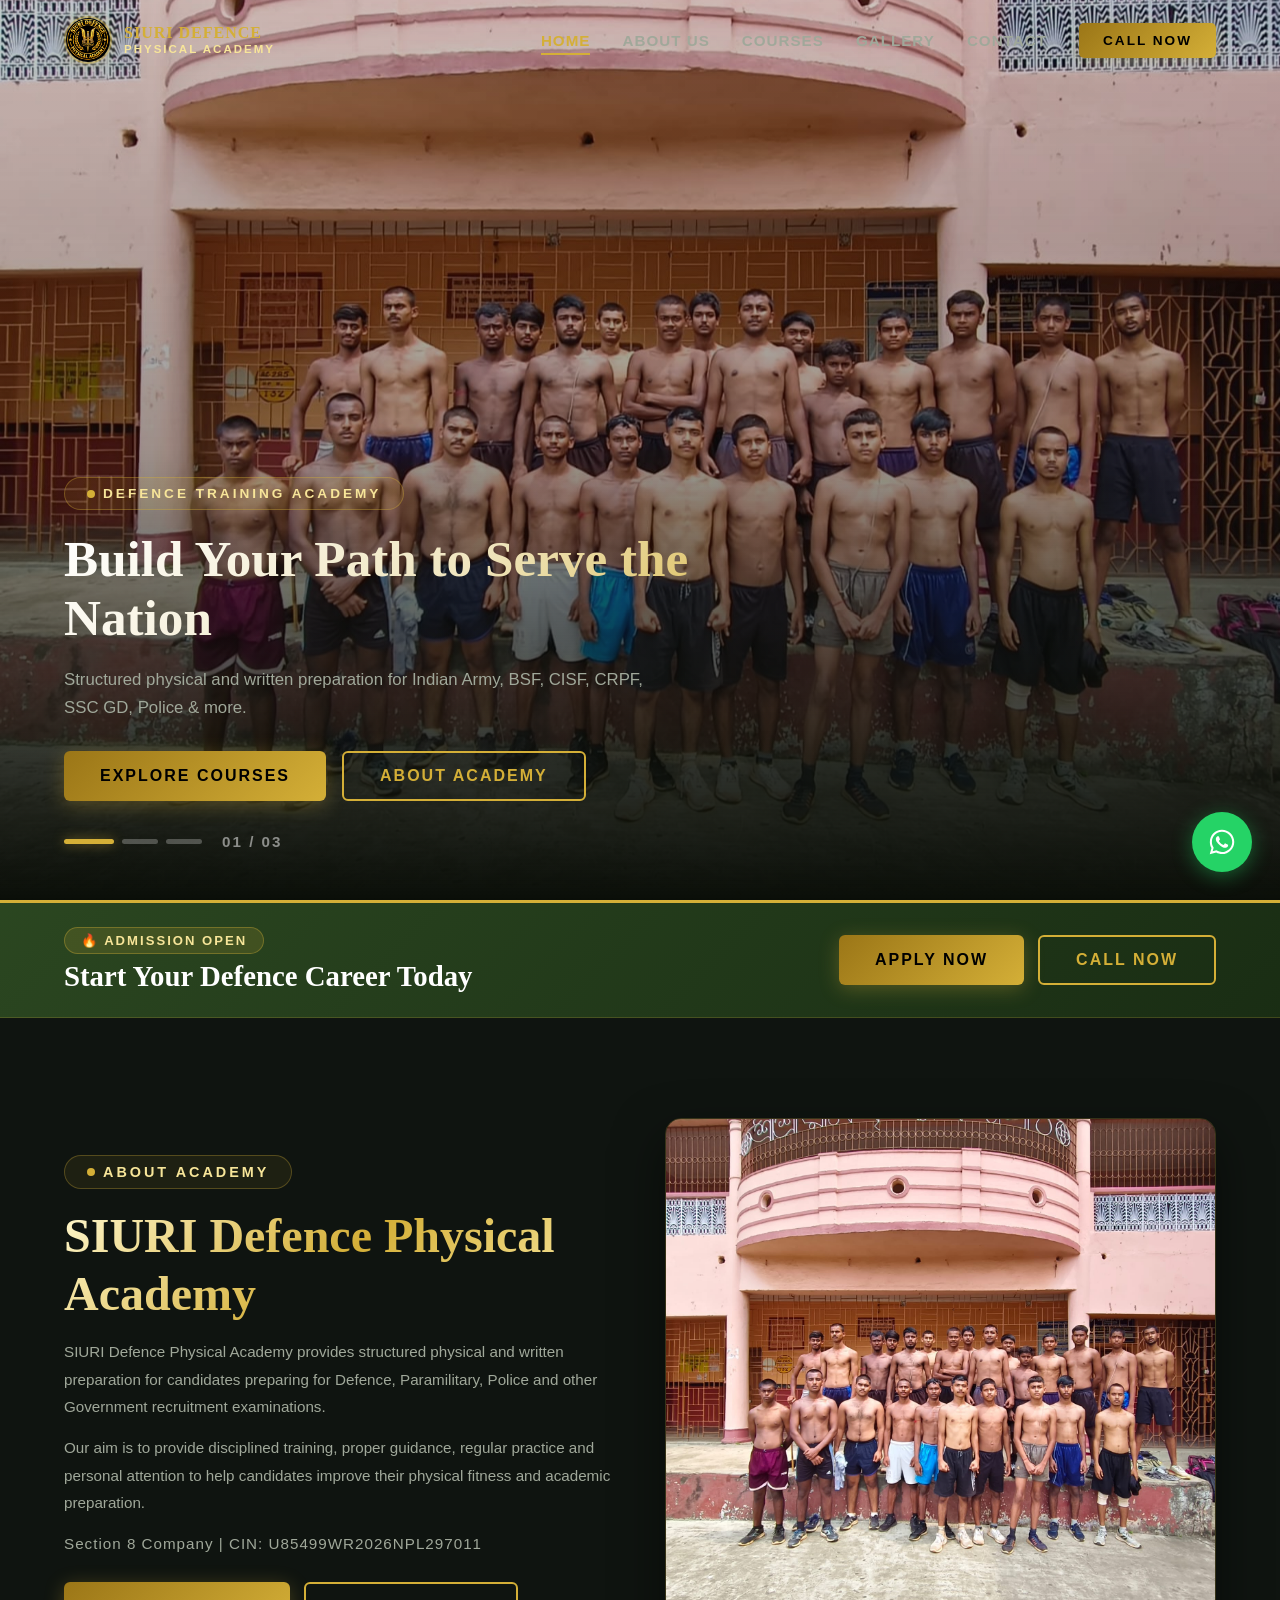
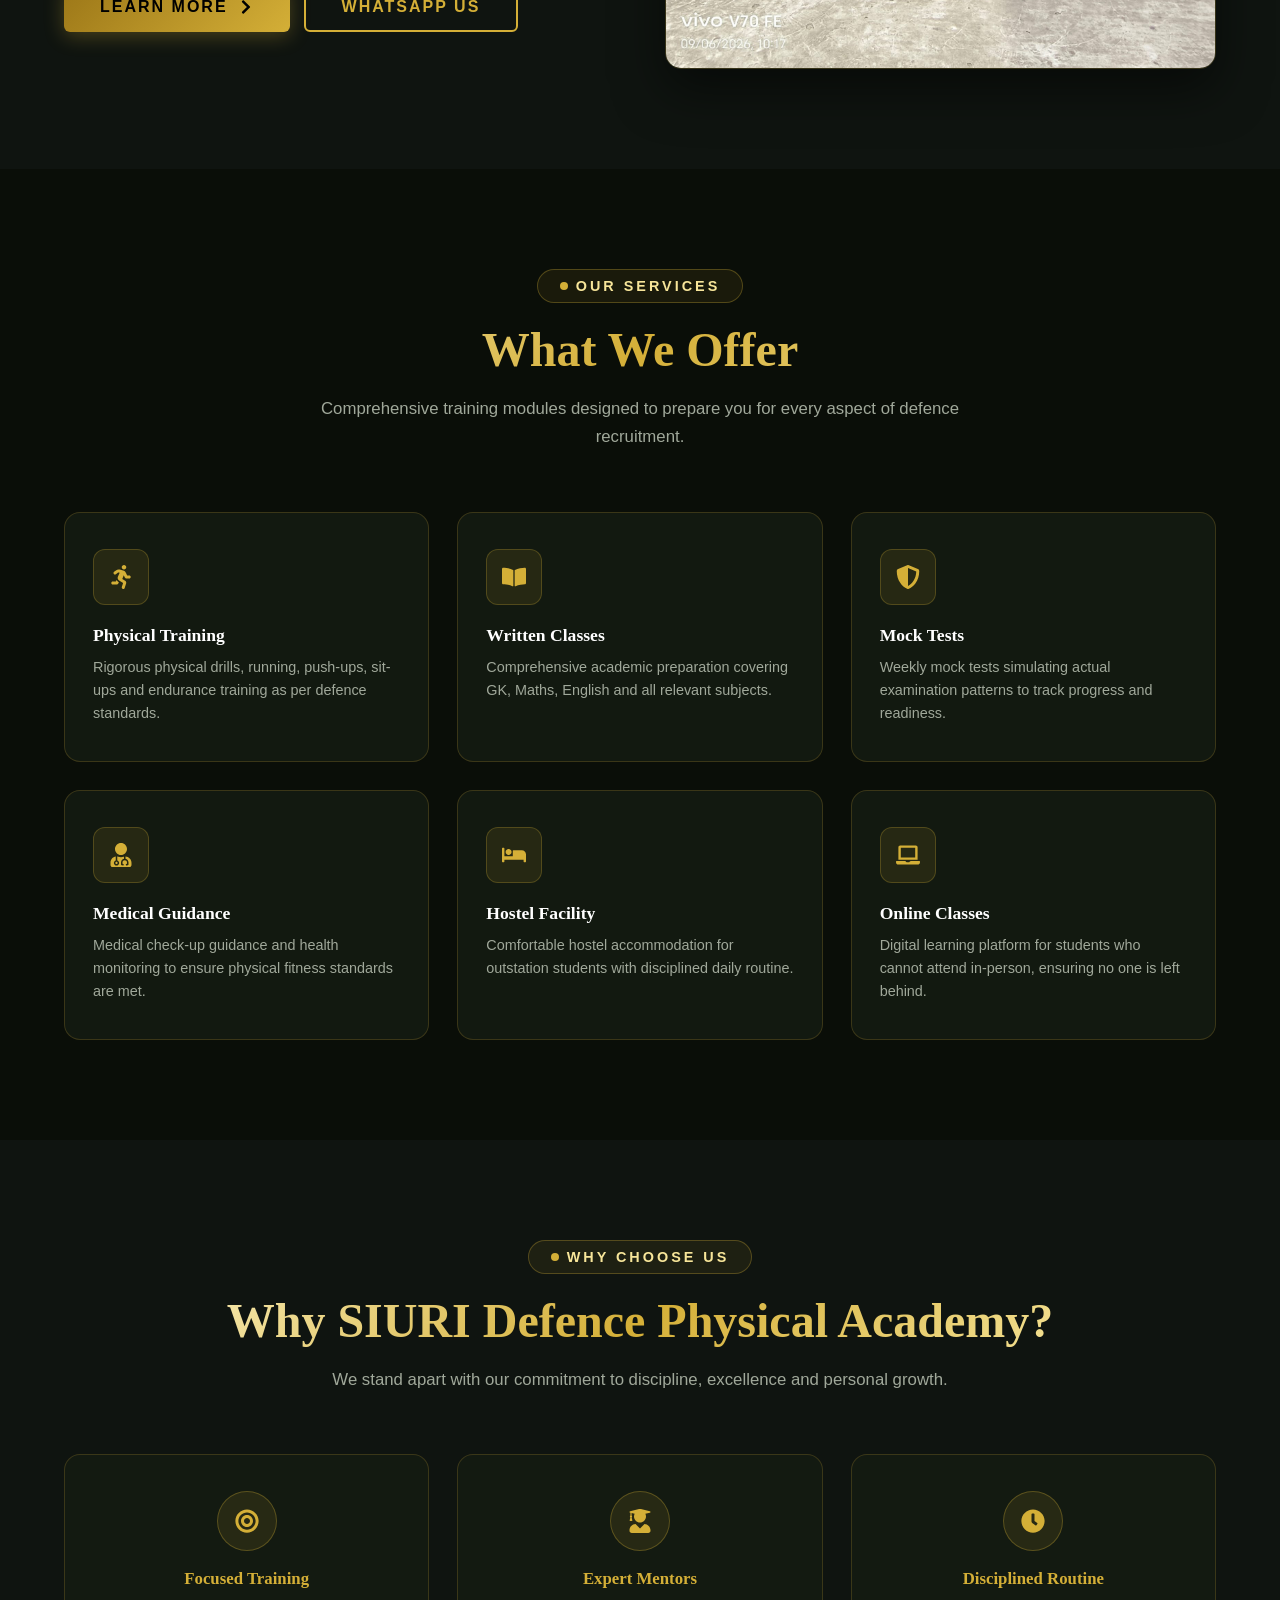
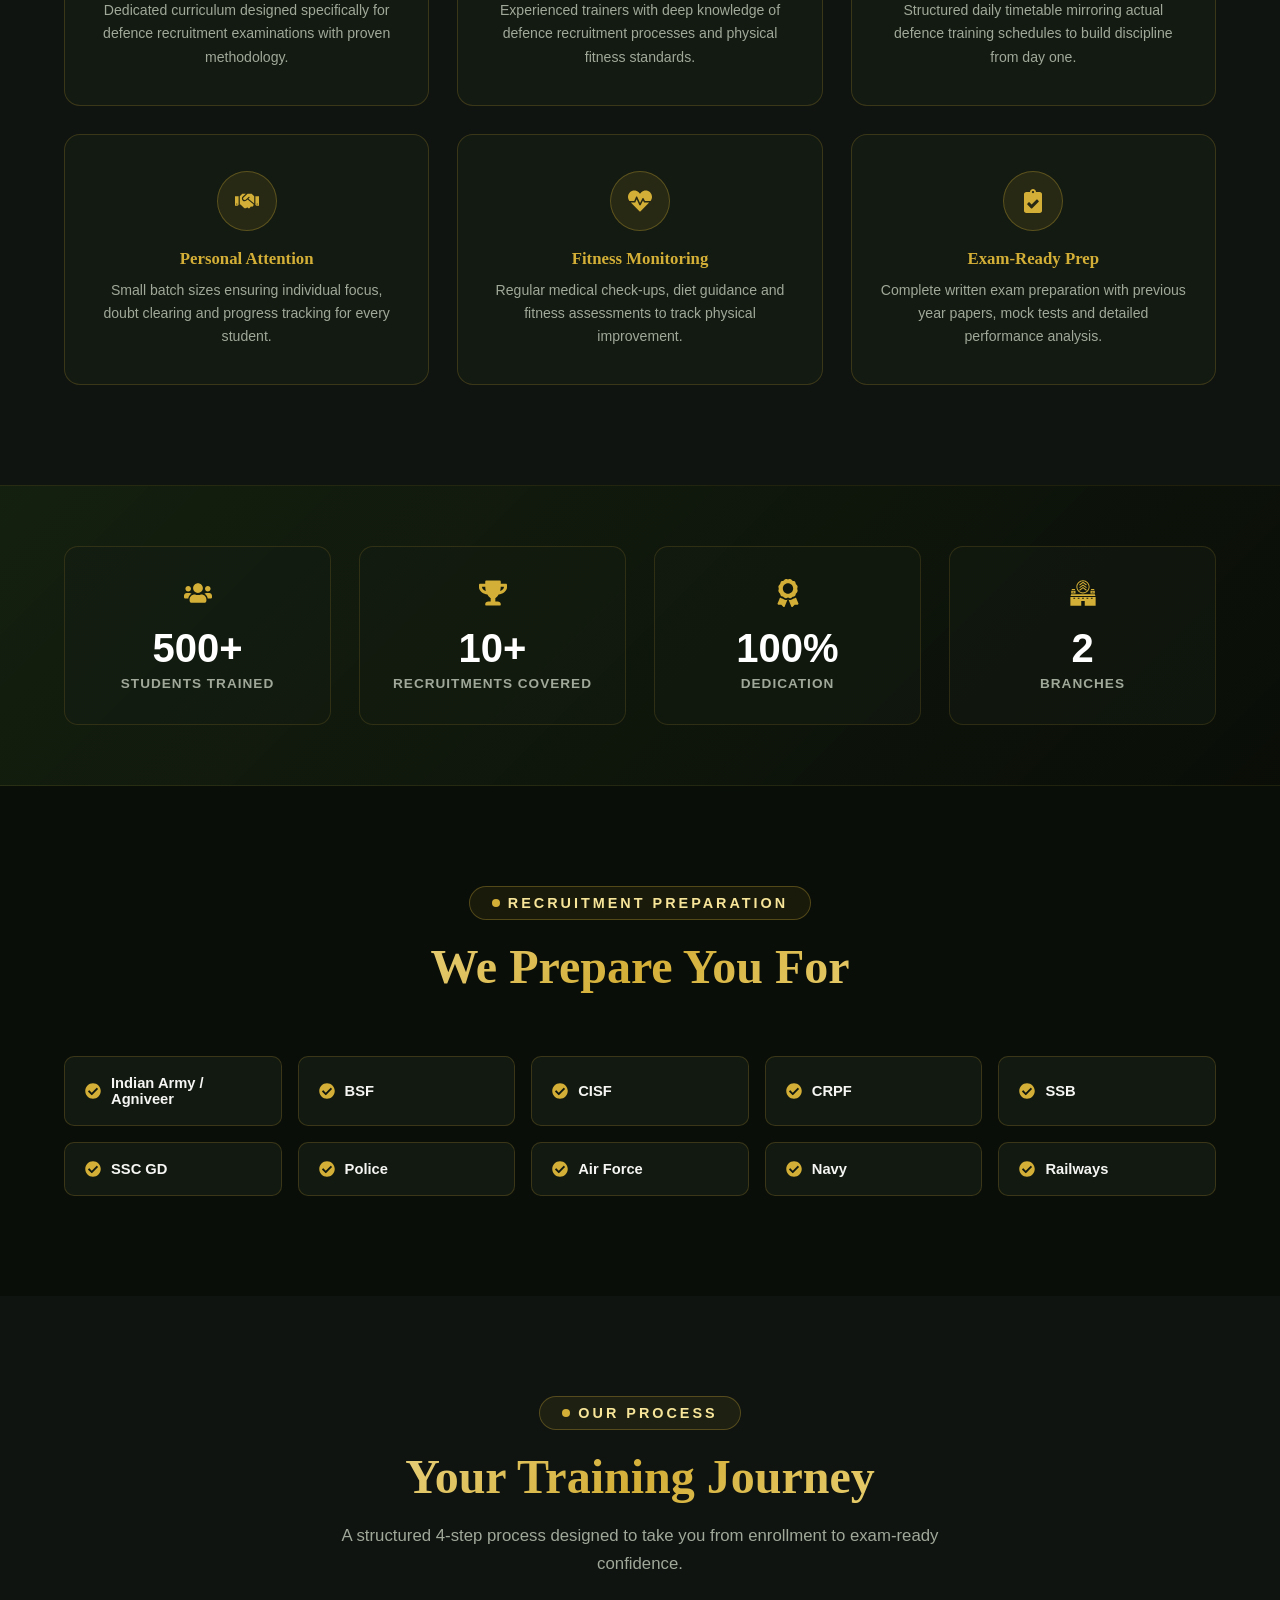
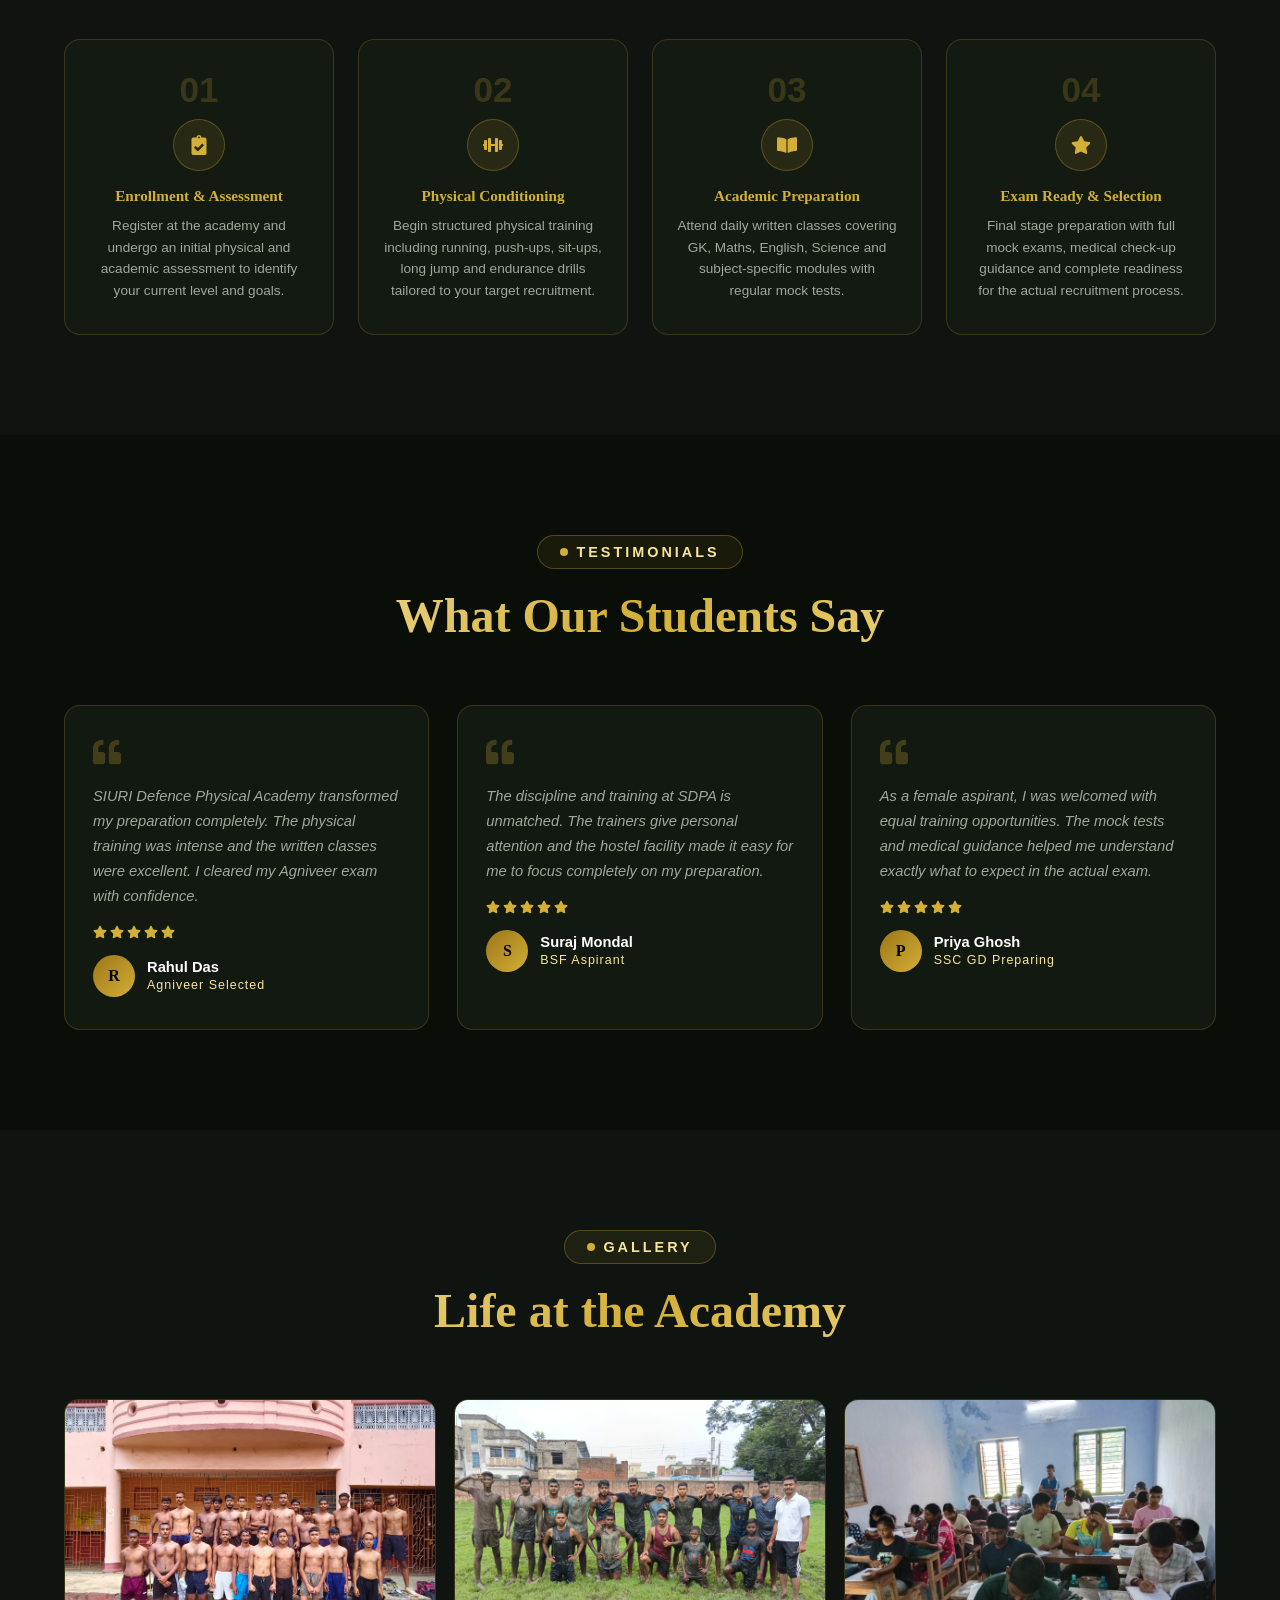
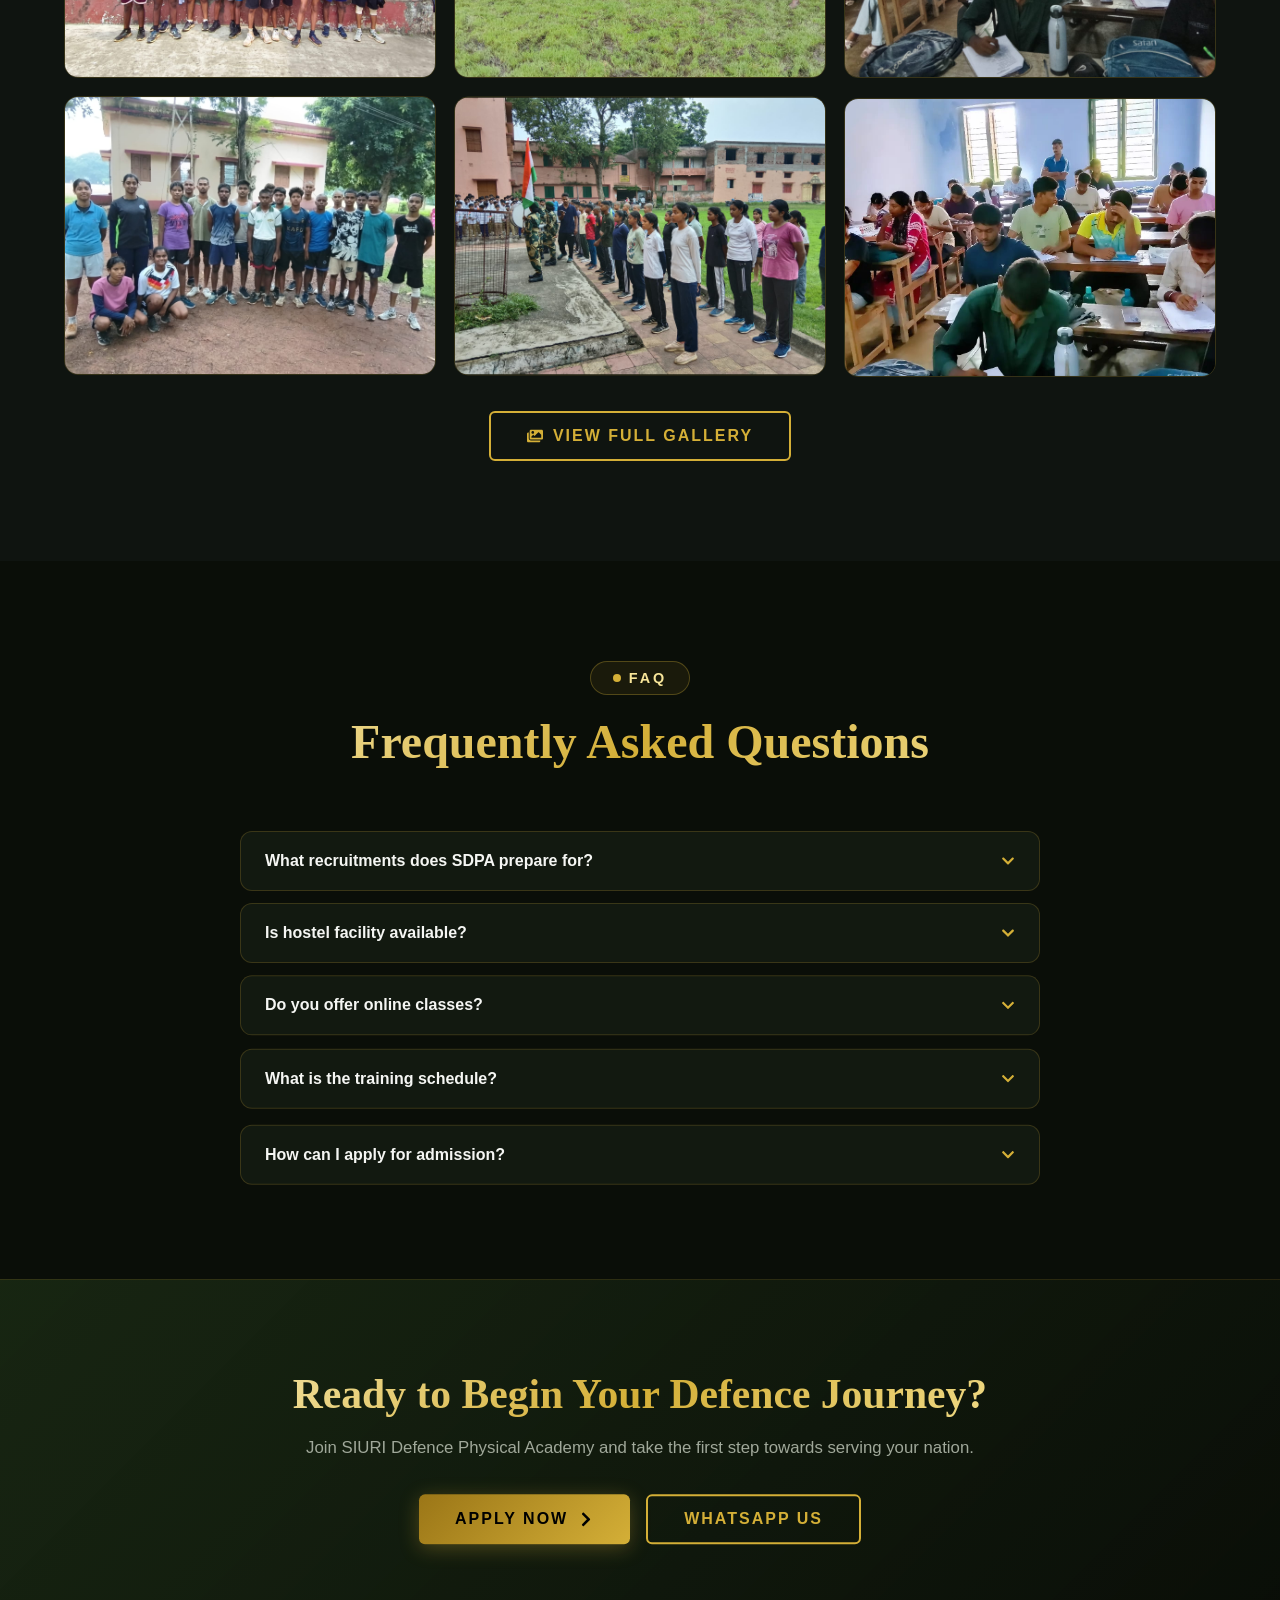
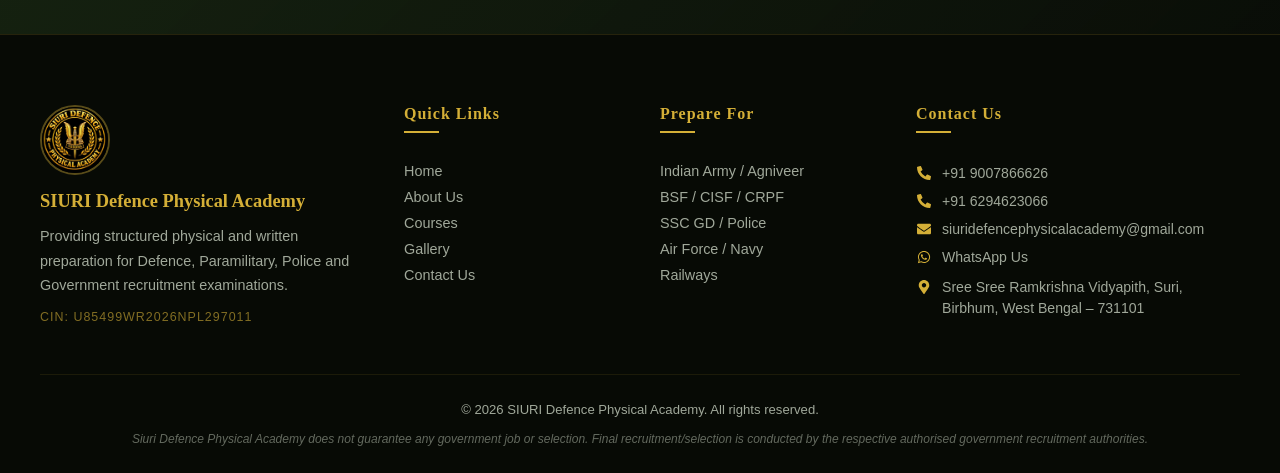
==== commit bb9bd4d8: "Add files via upload" ====
--- a/index.html
+++ b/index.html
@@ -1,17 +1,239 @@
 <!DOCTYPE html>
-<html lang="en">
+<html lang="en" dir="ltr">
   <head>
     <meta charset="UTF-8" />
+    <meta name="viewport" content="width=device-width, initial-scale=1.0" />
+    <meta http-equiv="X-UA-Compatible" content="IE=edge" />
+
+    <!-- ===== SECURITY HEADERS (CSP, X-Frame, etc.) ===== -->
+    <meta http-equiv="Content-Security-Policy" content="default-src 'self'; script-src 'self' 'unsafe-inline'; style-src 'self' 'unsafe-inline' https://fonts.googleapis.com; font-src 'self' https://fonts.gstatic.com; img-src 'self' data: https:; connect-src 'self' https:; frame-ancestors 'none'; base-uri 'self'; form-action 'self' https://wa.me;" />
+    <meta http-equiv="X-Content-Type-Options" content="nosniff" />
+    <meta http-equiv="X-Frame-Options" content="DENY" />
+    <meta http-equiv="X-XSS-Protection" content="1; mode=block" />
+    <meta name="referrer" content="strict-origin-when-cross-origin" />
+    <meta http-equiv="Permissions-Policy" content="camera=(), microphone=(), geolocation=(), payment=()" />
+
+    <!-- ===== PRIMARY SEO META ===== -->
+    <title>SIURI Defence Physical Academy | Defence Training in Suri, Birbhum | Agniveer, BSF, SSC GD Preparation</title>
+    <meta name="description" content="SIURI Defence Physical Academy provides structured physical and written preparation for Indian Army Agniveer, BSF, CISF, CRPF, SSC GD, Police, Air Force, Navy & Railways recruitment. Located in Suri, Birbhum, West Bengal." />
+    <meta name="keywords" content="Defence Academy, Defence Training Suri, Birbhum Defence Academy, Agniveer Preparation, BSF Training, CISF Preparation, CRPF Training, SSC GD Coaching, Police Recruitment Training, Air Force Preparation, Navy Training, Physical Training Academy, Written Exam Coaching, Suri Defence Academy, West Bengal Defence Academy, SIURI Defence, Physical Academy Birbhum, Government Job Preparation, Army Rally Preparation, Defence Physical Training" />
+    <meta name="author" content="SIURI Defence Physical Academy" />
+    <meta name="robots" content="index, follow, max-image-preview:large, max-snippet:-1, max-video-preview:-1" />
+    <meta name="googlebot" content="index, follow" />
+    <link rel="canonical" href="https://siuridefencephysicalacademy.in/" />
+    <meta name="theme-color" content="#0a0e08" />
+    <meta name="color-scheme" content="dark" />
+    <meta name="format-detection" content="telephone=yes" />
+    <meta name="geo.region" content="IN-WB" />
+    <meta name="geo.placename" content="Suri, Birbhum, West Bengal" />
+    <meta name="geo.position" content="23.9133;87.5286" />
+    <meta name="ICBM" content="23.9133, 87.5286" />
+
+    <!-- ===== OPEN GRAPH (Social Share with Logo) ===== -->
+    <meta property="og:type" content="website" />
+    <meta property="og:site_name" content="SIURI Defence Physical Academy" />
+    <meta property="og:title" content="SIURI Defence Physical Academy | Defence Training in Suri, Birbhum" />
+    <meta property="og:description" content="Structured physical and written preparation for Defence, Paramilitary, Police & Government recruitment. Indian Army Agniveer, BSF, CISF, CRPF, SSC GD & more." />
+    <meta property="og:url" content="https://siuridefencephysicalacademy.in/" />
+    <meta property="og:image" content="https://siuridefencephysicalacademy.in/images/logo.png" />
+    <meta property="og:image:width" content="1024" />
+    <meta property="og:image:height" content="1024" />
+    <meta property="og:image:alt" content="SIURI Defence Physical Academy Logo" />
+    <meta property="og:locale" content="en_IN" />
+
+    <!-- ===== TWITTER CARD (Social Share with Logo) ===== -->
+    <meta name="twitter:card" content="summary_large_image" />
+    <meta name="twitter:title" content="SIURI Defence Physical Academy | Defence Training in Suri, Birbhum" />
+    <meta name="twitter:description" content="Structured physical and written preparation for Defence, Paramilitary, Police & Government recruitment examinations." />
+    <meta name="twitter:image" content="https://siuridefencephysicalacademy.in/images/logo.png" />
+    <meta name="twitter:image:alt" content="SIURI Defence Physical Academy Logo" />
+
+    <!-- ===== FAVICON ===== -->
     <link rel="icon" type="image/png" href="./images/logo.png" />
-    <meta name="viewport" content="width=device-width, initial-scale=1.0" />
-    <meta name="description" content="SIURI Defence Physical Academy - Structured physical and written preparation for Defence, Paramilitary, Police and Government recruitment examinations." />
-    <meta name="keywords" content="Defence Academy, Physical Training, Agniveer, BSF, CISF, CRPF, SSC GD, Police, Army, Navy, Air Force, Suri, Birbhum" />
-    <title>SIURI Defence Physical Academy</title>
-    <link rel="preconnect" href="https://fonts.googleapis.com">
-    <link rel="preconnect" href="https://fonts.gstatic.com" crossorigin>
-    <link href="https://fonts.googleapis.com/css2?family=Cinzel:wght@600;700;800;900&family=Montserrat:wght@300;400;500;600;700;800&family=Rajdhani:wght@400;500;600;700&display=swap" rel="stylesheet">
-    <script type="module" crossorigin src="./assets/index-Ck973-HS.js"></script>
-    <link rel="stylesheet" crossorigin href="./assets/index-BORtPkGH.css">
+    <link rel="apple-touch-icon" href="./images/logo.png" />
+    <link rel="manifest" href="./manifest.json" />
+
+    <!-- ===== PRECONNECT & FONTS ===== -->
+    <link rel="preconnect" href="https://fonts.googleapis.com" />
+    <link rel="preconnect" href="https://fonts.gstatic.com" crossorigin />
+    <link href="https://fonts.googleapis.com/css2?family=Cinzel:wght@600;700;800;900&family=Montserrat:wght@300;400;500;600;700;800&family=Rajdhani:wght@400;500;600;700&display=swap" rel="stylesheet" />
+
+    <!-- ===== DNS PREFETCH ===== -->
+    <link rel="dns-prefetch" href="//fonts.googleapis.com" />
+    <link rel="dns-prefetch" href="//fonts.gstatic.com" />
+
+    <!-- ===== JSON-LD STRUCTURED DATA ===== -->
+
+    <!-- Organization Schema -->
+    <script type="application/ld+json">
+    {
+      "@context": "https://schema.org",
+      "@type": "EducationalOrganization",
+      "@id": "https://siuridefencephysicalacademy.in/#organization",
+      "name": "SIURI Defence Physical Academy",
+      "alternateName": "SDPA",
+      "url": "https://siuridefencephysicalacademy.in",
+      "logo": "https://siuridefencephysicalacademy.in/images/logo.png",
+      "image": "https://siuridefencephysicalacademy.in/images/logo.png",
+      "description": "SIURI Defence Physical Academy provides structured physical and written preparation for candidates preparing for Defence, Paramilitary, Police and other Government recruitment examinations.",
+      "foundingDate": "2026",
+      "founder": {
+        "@type": "Person",
+        "name": "Sayan Pal"
+      },
+      "address": [
+        {
+          "@type": "PostalAddress",
+          "streetAddress": "Ruiya Very Gate Uttar para, Barrackpore",
+          "addressLocality": "North 24 Parganas",
+          "addressRegion": "West Bengal",
+          "postalCode": "700119",
+          "addressCountry": "IN"
+        },
+        {
+          "@type": "PostalAddress",
+          "streetAddress": "Sree Sree Ramkrishna Vidyapith, Suri",
+          "addressLocality": "Birbhum",
+          "addressRegion": "West Bengal",
+          "postalCode": "731101",
+          "addressCountry": "IN"
+        }
+      ],
+      "telephone": ["+919007866626", "+916294623066"],
+      "email": "siuridefencephysicalacademy@gmail.com",
+      "sameAs": [],
+      "areaServed": {
+        "@type": "State",
+        "name": "West Bengal"
+      },
+      "hasOfferCatalog": {
+        "@type": "OfferCatalog",
+        "name": "Defence Training Programs",
+        "itemListElement": [
+          { "@type": "Course", "name": "Physical Training", "description": "Rigorous physical drills, running and endurance training as per defence standards" },
+          { "@type": "Course", "name": "Written Examination Classes", "description": "Comprehensive academic preparation for defence recruitment exams" },
+          { "@type": "Course", "name": "Mock Tests", "description": "Weekly mock tests simulating actual examination patterns" },
+          { "@type": "Course", "name": "Medical Guidance", "description": "Medical check-up guidance and health monitoring" },
+          { "@type": "Course", "name": "Online Classes", "description": "Digital learning platform for remote students" }
+        ]
+      }
+    }
+    </script>
+
+    <!-- LocalBusiness Schema -->
+    <script type="application/ld+json">
+    {
+      "@context": "https://schema.org",
+      "@type": "LocalBusiness",
+      "name": "SIURI Defence Physical Academy",
+      "image": "https://siuridefencephysicalacademy.in/images/logo.png",
+      "url": "https://siuridefencephysicalacademy.in",
+      "telephone": "+919007866626",
+      "email": "siuridefencephysicalacademy@gmail.com",
+      "address": {
+        "@type": "PostalAddress",
+        "streetAddress": "Sree Sree Ramkrishna Vidyapith, Suri",
+        "addressLocality": "Birbhum",
+        "addressRegion": "West Bengal",
+        "postalCode": "731101",
+        "addressCountry": "IN"
+      },
+      "geo": {
+        "@type": "GeoCoordinates",
+        "latitude": 23.9133,
+        "longitude": 87.5286
+      },
+      "priceRange": "$$",
+      "openingHoursSpecification": {
+        "@type": "OpeningHoursSpecification",
+        "dayOfWeek": ["Monday", "Tuesday", "Wednesday", "Thursday", "Friday", "Saturday"],
+        "opens": "06:00",
+        "closes": "20:00"
+      }
+    }
+    </script>
+
+    <!-- WebSite Schema (for sitelinks search) -->
+    <script type="application/ld+json">
+    {
+      "@context": "https://schema.org",
+      "@type": "WebSite",
+      "name": "SIURI Defence Physical Academy",
+      "url": "https://siuridefencephysicalacademy.in",
+      "potentialAction": {
+        "@type": "SearchAction",
+        "target": "https://siuridefencephysicalacademy.in/?q={search_term_string}",
+        "query-input": "required name=search_term_string"
+      }
+    }
+    </script>
+
+    <!-- BreadcrumbList Schema -->
+    <script type="application/ld+json">
+    {
+      "@context": "https://schema.org",
+      "@type": "BreadcrumbList",
+      "itemListElement": [
+        { "@type": "ListItem", "position": 1, "name": "Home", "item": "https://siuridefencephysicalacademy.in/" },
+        { "@type": "ListItem", "position": 2, "name": "About Us", "item": "https://siuridefencephysicalacademy.in/#/about" },
+        { "@type": "ListItem", "position": 3, "name": "Courses", "item": "https://siuridefencephysicalacademy.in/#/courses" },
+        { "@type": "ListItem", "position": 4, "name": "Gallery", "item": "https://siuridefencephysicalacademy.in/#/gallery" },
+        { "@type": "ListItem", "position": 5, "name": "Contact", "item": "https://siuridefencephysicalacademy.in/#/contact" }
+      ]
+    }
+    </script>
+
+    <!-- FAQPage Schema -->
+    <script type="application/ld+json">
+    {
+      "@context": "https://schema.org",
+      "@type": "FAQPage",
+      "mainEntity": [
+        {
+          "@type": "Question",
+          "name": "What recruitments does SDPA prepare for?",
+          "acceptedAnswer": {
+            "@type": "Answer",
+            "text": "We prepare students for Indian Army (Agniveer), BSF, CISF, CRPF, SSB, SSC GD, Police, Air Force, Navy, Railways and other government recruitment examinations."
+          }
+        },
+        {
+          "@type": "Question",
+          "name": "Is hostel facility available?",
+          "acceptedAnswer": {
+            "@type": "Answer",
+            "text": "Yes, we provide comfortable hostel accommodation with mess facility, disciplined daily routine and supervised study hours for outstation students."
+          }
+        },
+        {
+          "@type": "Question",
+          "name": "Do you offer online classes?",
+          "acceptedAnswer": {
+            "@type": "Answer",
+            "text": "Yes, we offer live interactive online classes with recorded lecture access, digital study material and online doubt-clearing sessions."
+          }
+        },
+        {
+          "@type": "Question",
+          "name": "What is the training schedule?",
+          "acceptedAnswer": {
+            "@type": "Answer",
+            "text": "Training starts early morning with physical drills, followed by academic sessions during the day, and mock tests on weekends."
+          }
+        },
+        {
+          "@type": "Question",
+          "name": "How can I apply for admission?",
+          "acceptedAnswer": {
+            "@type": "Answer",
+            "text": "You can apply through our website contact form, call us at +91 9007866626, or visit our branch at Sree Sree Ramkrishna Vidyapith, Suri, Birbhum."
+          }
+        }
+      ]
+    }
+    </script>
+    <script type="module" crossorigin src="./assets/index-kzZOYr2y.js"></script>
+    <link rel="stylesheet" crossorigin href="./assets/index-C6hcT20Y.css">
   </head>
   <body>
     <div id="root"></div>
--- a/assets/index-C6hcT20Y.css
+++ b/assets/index-C6hcT20Y.css
@@ -0,0 +1 @@
+@import "https://fonts.googleapis.com/css2?family=Cinzel:wght@600;700;800;900&family=Montserrat:wght@300;400;500;600;700;800&family=Rajdhani:wght@400;500;600;700&display=swap";.header{z-index:1000;height:var(--header-height);background:0 0;transition:all .35s;position:fixed;top:0;left:0;right:0}.header--scrolled{-webkit-backdrop-filter:blur(12px);background:#0a0e08f2;border-bottom:1px solid #d4af3726;box-shadow:0 2px 30px #00000080}.header__inner{justify-content:space-between;align-items:center;max-width:1300px;height:100%;margin:0 auto;padding:0 5%;display:flex}.header__logo{z-index:10;align-items:center;gap:12px;text-decoration:none;display:flex}.header__logo-img{object-fit:cover;border:2px solid #d4af3780;border-radius:50%;width:48px;height:48px;box-shadow:0 0 15px #d4af374d}.header__logo-text{flex-direction:column;line-height:1.15;display:flex}.header__logo-name{font-family:var(--font-display);color:var(--gold);letter-spacing:1px;font-size:1rem;font-weight:800}.header__logo-sub{font-family:var(--font-accent);color:var(--gold-light);letter-spacing:2px;text-transform:uppercase;font-size:.72rem;font-weight:600}.header__nav-desktop{align-items:center;gap:32px;display:flex}.header__nav-link{font-family:var(--font-accent);color:var(--text-muted);letter-spacing:1px;text-transform:uppercase;padding:4px 0;font-size:.95rem;font-weight:600;transition:color .3s;position:relative}.header__nav-link:after{content:"";background:var(--gold);width:0;height:2px;transition:width .3s;position:absolute;bottom:-2px;left:0}.header__nav-link:hover,.header__nav-link.active{color:var(--gold)}.header__nav-link.active:after,.header__nav-link:hover:after{width:100%}.header__cta{background:linear-gradient(135deg, var(--gold-dark), var(--gold));color:#000;font-family:var(--font-accent);letter-spacing:2px;text-transform:uppercase;border-radius:5px;align-items:center;gap:8px;padding:10px 24px;font-size:.85rem;font-weight:700;transition:all .3s;display:inline-flex;box-shadow:0 3px 15px #d4af3740}.header__cta:hover{transform:translateY(-2px);box-shadow:0 6px 25px #d4af3773}.header__toggle{cursor:pointer;z-index:1100;background:#d4af371a;border:1px solid #d4af374d;border-radius:8px;flex-direction:column;justify-content:center;gap:6px;width:44px;height:44px;padding:10px;transition:all .3s;display:none}.header__toggle span{background:var(--gold);transform-origin:50%;border-radius:2px;height:2.5px;transition:all .35s;display:block}.header__toggle.open span:first-child{transform:rotate(45deg)translate(6px,6px)}.header__toggle.open span:nth-child(2){opacity:0;transform:scaleX(0)}.header__toggle.open span:nth-child(3){transform:rotate(-45deg)translate(6px,-6px)}.mobile-menu{z-index:1050;-webkit-backdrop-filter:blur(20px);background:#080c06f7;flex-direction:column;justify-content:center;align-items:center;gap:32px;padding:20px;display:flex;position:fixed;inset:0}.mobile-menu__close{width:48px;height:48px;color:var(--gold);cursor:pointer;background:#d4af371a;border:1px solid #d4af374d;border-radius:50%;justify-content:center;align-items:center;transition:all .3s;display:flex;position:absolute;top:18px;right:18px}.mobile-menu__close:hover{background:#d4af3733;transform:rotate(90deg)}.mobile-menu__logo{object-fit:cover;border:2px solid #d4af3780;border-radius:50%;width:90px;height:90px;box-shadow:0 0 30px #d4af374d}.mobile-menu__nav{flex-direction:column;align-items:center;gap:8px;display:flex}.mobile-menu__link{font-family:var(--font-display);color:var(--text-white);letter-spacing:2px;border-radius:8px;padding:10px 20px;font-size:1.4rem;font-weight:700;transition:all .3s}.mobile-menu__link:hover,.mobile-menu__link.active{color:var(--gold);background:#d4af3714}.mobile-menu__actions{flex-wrap:wrap;justify-content:center;gap:16px;display:flex}@media (width<=900px){.header__nav-desktop{display:none}.header__toggle{display:flex}}@media (width<=400px){.header__logo-name{font-size:.85rem}.header__logo-sub{font-size:.65rem}.header__logo-img{width:40px;height:40px}}.footer{background:#070a05;border-top:1px solid #d4af3726;padding-top:70px}.footer__grid{border-bottom:1px solid #d4af371a;grid-template-columns:1.5fr 1fr 1fr 1.5fr;gap:40px;padding-bottom:50px;display:grid}.footer__logo{object-fit:cover;border:2px solid #d4af3766;border-radius:50%;width:70px;height:70px;margin-bottom:16px}.footer__name{font-family:var(--font-display);color:var(--gold);margin-bottom:12px;font-size:1.15rem;font-weight:700}.footer__desc{color:var(--text-muted);margin-bottom:12px;font-size:.9rem;line-height:1.7}.footer__cin{font-family:var(--font-accent);color:#d4af3799;letter-spacing:1px;font-size:.78rem}.footer__heading{font-family:var(--font-display);color:var(--gold);letter-spacing:1px;margin-bottom:20px;padding-bottom:10px;font-size:1rem;font-weight:700;position:relative}.footer__heading:after{content:"";background:var(--gold);width:35px;height:2px;position:absolute;bottom:0;left:0}.footer__links{flex-direction:column;gap:10px;display:flex}.footer__links a,.footer__links span{color:var(--text-muted);font-size:.9rem;transition:color .3s,transform .3s;display:inline-block}.footer__links a:hover{color:var(--gold);transform:translate(4px)}.footer__contact{flex-direction:column;gap:12px;display:flex}.footer__contact a{color:var(--text-muted);align-items:center;gap:10px;font-size:.88rem;transition:color .3s;display:flex}.footer__contact a:hover{color:var(--gold)}.footer__contact svg{color:var(--gold);min-width:16px;font-size:14px}.footer__address{color:var(--text-muted);align-items:flex-start;gap:10px;font-size:.88rem;line-height:1.5;display:flex}.footer__address svg{color:var(--gold);min-width:16px;margin-top:3px;font-size:14px}.footer__bottom{padding:24px 5%}.footer__bottom-inner{text-align:center}.footer__bottom p{color:var(--text-muted);font-size:.82rem;line-height:1.6}.footer__disclaimer{margin-top:10px;font-style:italic;color:#a0a89a99!important;font-size:.75rem!important}@media (width<=900px){.footer__grid{grid-template-columns:1fr 1fr;gap:36px}}@media (width<=560px){.footer__grid{grid-template-columns:1fr;gap:32px}}.hero{background:var(--bg-dark);flex-direction:column;width:100%;min-height:100vh;display:flex;position:relative;overflow:hidden}.hero__bg{flex-shrink:0;width:100%;height:100vh;position:relative;overflow:hidden}.hero__bg-slide{width:100%;height:100%;position:absolute;inset:0}.hero__bg-img{object-fit:cover;width:100%;height:100%;display:block}.hero__overlay{z-index:2;background:linear-gradient(#0a0e0833 0%,#0a0e0866 50%,#0a0e08d9 85%,#0a0e08 100%);position:absolute;inset:0}.hero__content{z-index:5;padding:0 5% 50px;position:absolute;bottom:0;left:0;right:0}.hero__text{max-width:750px}.hero__badge{color:var(--gold-light);font-family:var(--font-accent);letter-spacing:3px;text-transform:uppercase;background:#d4af371a;border:1px solid #d4af3759;border-radius:50px;align-items:center;gap:8px;margin-bottom:20px;padding:8px 22px;font-size:.85rem;font-weight:700;display:inline-flex}.hero__badge-dot{background:var(--gold);border-radius:50%;width:8px;height:8px;animation:2s infinite pulseDot}@keyframes pulseDot{0%,to{opacity:1;transform:scale(1)}50%{opacity:.4;transform:scale(.7)}}.hero__title{font-family:var(--font-display);background:linear-gradient(135deg,#fff 0%,#f0e6c0 50%,#d4af37 100%);-webkit-text-fill-color:transparent;-webkit-background-clip:text;background-clip:text;margin-bottom:18px;font-size:clamp(1.8rem,5vw,3.2rem);font-weight:900;line-height:1.15}.hero__subtitle{color:var(--text-muted);max-width:600px;margin-bottom:28px;font-size:1.05rem;line-height:1.7}.hero__actions{flex-wrap:wrap;gap:16px;display:flex}.hero__indicators{align-items:center;gap:20px;margin-top:32px;display:flex}.hero__dots{gap:8px;display:flex}.hero__dot{cursor:pointer;background:#ffffff40;border:none;border-radius:3px;width:36px;height:5px;padding:0;transition:all .4s}.hero__dot.active{background:var(--gold);width:50px;box-shadow:0 0 12px #d4af3780}.hero__counter{font-family:var(--font-accent);color:#ffffff80;letter-spacing:2px;font-size:.95rem;font-weight:600}@media (width<=768px){.hero{min-height:auto}.hero__bg{height:55vw;min-height:250px;max-height:400px}.hero__overlay{background:linear-gradient(#0a0e0800 0%,#0a0e084d 60%,#0a0e08cc 100%)}.hero__content{background:var(--bg-dark);padding:28px 5% 36px;position:relative}.hero__title{font-size:1.5rem}.hero__subtitle{margin-bottom:20px;font-size:.92rem}.hero__badge{margin-bottom:14px;padding:6px 16px;font-size:.72rem}.hero__actions{gap:10px}.hero__indicators{margin-top:22px}}@media (width<=400px){.hero__bg{height:60vw}.hero__title{font-size:1.3rem}}.admission-banner{border-top:3px solid var(--gold);background:linear-gradient(135deg,#2d4a22f2,#1a2e14fa);border-bottom:1px solid #d4af3733;padding:24px 5%}.admission-banner__inner{flex-wrap:wrap;justify-content:space-between;align-items:center;gap:20px;display:flex}.admission-banner__tag{font-family:var(--font-accent);color:var(--gold-light);letter-spacing:2px;text-transform:uppercase;background:#d4af3726;border:1px solid #d4af3759;border-radius:50px;margin-bottom:6px;padding:5px 16px;font-size:.82rem;font-weight:700;display:inline-block}.admission-banner__text h2{font-family:var(--font-display);color:#fff;font-size:clamp(1.2rem,3vw,1.8rem);font-weight:700}.admission-banner__actions{flex-wrap:wrap;gap:14px;display:flex}.about-home-section{background:var(--bg-section)}.about-home{grid-template-columns:1fr 1fr;align-items:center;gap:50px;display:grid}.about-home__text p{color:var(--text-muted);margin-bottom:14px;font-size:.95rem;line-height:1.8}.about-home__cin{font-family:var(--font-accent);color:#d4af37a6;letter-spacing:1px;margin-top:4px;font-size:.82rem;margin-bottom:24px!important}.about-home__btns{flex-wrap:wrap;gap:14px;display:flex}.about-home__image{border:1px solid var(--card-border);border-radius:16px;position:relative;overflow:hidden;box-shadow:0 20px 50px #00000080}.about-home__image img{object-fit:cover;width:100%;height:100%;display:block}.services-section{background:var(--bg-dark)}.services-grid{grid-template-columns:repeat(3,1fr);gap:28px;display:grid}.service-card{background:var(--bg-card);border:1px solid var(--card-border);border-radius:16px;padding:36px 28px;transition:box-shadow .3s;position:relative;overflow:hidden}.service-card:before{content:"";background:linear-gradient(90deg, transparent, var(--gold), transparent);opacity:0;height:3px;transition:opacity .3s;position:absolute;top:0;left:0;right:0}.service-card:hover:before{opacity:1}.service-card:hover{box-shadow:0 12px 40px #d4af371f}.service-card__icon{width:56px;height:56px;color:var(--gold);background:#d4af371a;border:1px solid #d4af3740;border-radius:12px;justify-content:center;align-items:center;margin-bottom:20px;font-size:24px;display:flex}.service-card__title{font-family:var(--font-display);color:#fff;margin-bottom:10px;font-size:1.1rem;font-weight:700}.service-card__desc{color:var(--text-muted);font-size:.9rem;line-height:1.6}.why-section{background:var(--bg-section)}.why-grid{grid-template-columns:repeat(3,1fr);gap:28px;display:grid}.why-card{background:var(--bg-card);border:1px solid var(--card-border);text-align:center;border-radius:16px;padding:36px 28px;transition:box-shadow .3s}.why-card:hover{border-color:#d4af3766;box-shadow:0 12px 40px #d4af371f}.why-card__icon{width:60px;height:60px;color:var(--gold);background:#d4af371a;border:1px solid #d4af374d;border-radius:50%;justify-content:center;align-items:center;margin:0 auto 18px;font-size:24px;display:flex}.why-card__title{font-family:var(--font-display);color:var(--gold);margin-bottom:10px;font-size:1.05rem;font-weight:700}.why-card__desc{color:var(--text-muted);font-size:.88rem;line-height:1.65}.stats-section{background:linear-gradient(135deg,#2d4a224d,#0a0e08e6);border-top:1px solid #d4af371a;border-bottom:1px solid #d4af371a;padding:60px 5%}.stats-grid{grid-template-columns:repeat(4,1fr);gap:28px;display:grid}.stat-card{text-align:center;background:#141c1280;border:1px solid #d4af3726;border-radius:14px;padding:32px 16px}.stat-card__icon{color:var(--gold);margin-bottom:14px;font-size:28px}.stat-card__value{font-family:var(--font-accent);color:#fff;margin-bottom:6px;font-size:2.5rem;font-weight:700;line-height:1;display:block}.stat-card__label{font-family:var(--font-accent);color:var(--text-muted);letter-spacing:1px;text-transform:uppercase;font-size:.85rem;font-weight:600}.recruit-section{background:var(--bg-dark)}.recruit-grid{grid-template-columns:repeat(5,1fr);gap:16px;display:grid}.recruit-card{background:var(--bg-card);border:1px solid var(--card-border);font-family:var(--font-accent);color:var(--text-white);cursor:default;border-radius:10px;align-items:center;gap:10px;padding:18px 20px;font-size:.92rem;font-weight:600;transition:all .3s;display:flex}.recruit-card:hover{border-color:var(--gold);box-shadow:0 0 20px #d4af3726}.recruit-card__icon{color:var(--gold);min-width:16px;font-size:16px}.process-section{background:var(--bg-section)}.process-grid{grid-template-columns:repeat(4,1fr);gap:24px;display:grid;position:relative}.process-card{background:var(--bg-card);border:1px solid var(--card-border);text-align:center;border-radius:16px;padding:32px 24px;transition:box-shadow .3s;position:relative}.process-card:hover{box-shadow:0 10px 35px #d4af371f}.process-card__step{font-family:var(--font-accent);color:#d4af3733;margin-bottom:12px;font-size:2.2rem;font-weight:700;line-height:1}.process-card__icon{width:52px;height:52px;color:var(--gold);background:#d4af371a;border:1px solid #d4af374d;border-radius:50%;justify-content:center;align-items:center;margin:0 auto 16px;font-size:20px;display:flex}.process-card h3{font-family:var(--font-display);color:var(--gold);margin-bottom:10px;font-size:.95rem;font-weight:700}.process-card p{color:var(--text-muted);font-size:.85rem;line-height:1.6}.process-card__connector{display:none}.testimonials-section{background:var(--bg-dark)}.testimonials-grid{grid-template-columns:repeat(3,1fr);gap:28px;display:grid}.testimonial-card{background:var(--bg-card);border:1px solid var(--card-border);border-radius:16px;padding:32px 28px;transition:box-shadow .3s;position:relative}.testimonial-card:hover{box-shadow:0 12px 40px #d4af371a}.testimonial-card__quote{color:#d4af3740;margin-bottom:14px;font-size:28px}.testimonial-card__text{color:var(--text-muted);margin-bottom:16px;font-size:.92rem;font-style:italic;line-height:1.7}.testimonial-card__stars{color:var(--gold);gap:3px;margin-bottom:16px;font-size:14px;display:flex}.testimonial-card__author{align-items:center;gap:12px;display:flex}.testimonial-card__avatar{background:linear-gradient(135deg, var(--gold-dark), var(--gold));color:#000;width:42px;height:42px;font-family:var(--font-display);border-radius:50%;justify-content:center;align-items:center;font-size:1rem;font-weight:800;display:flex}.testimonial-card__author strong{font-family:var(--font-accent);color:#fff;font-size:.92rem;display:block}.testimonial-card__author span{color:var(--gold-light);letter-spacing:1px;font-size:.78rem}.gallery-preview-section{background:var(--bg-section)}.gallery-preview-grid{grid-template-columns:repeat(3,1fr);gap:18px;display:grid}.gallery-preview-item{aspect-ratio:4/3;border:1px solid var(--card-border);cursor:pointer;border-radius:14px;position:relative;overflow:hidden}.gallery-preview-item img{object-fit:cover;width:100%;height:100%;transition:transform .4s}.gallery-preview-item:hover img{transform:scale(1.08)}.gallery-preview-item__overlay{opacity:0;background:linear-gradient(#0000 50%,#000000bf);align-items:flex-end;padding:16px;transition:opacity .3s;display:flex;position:absolute;inset:0}.gallery-preview-item:hover .gallery-preview-item__overlay{opacity:1}.gallery-preview-item__overlay span{font-family:var(--font-accent);color:var(--gold-light);letter-spacing:1px;font-size:.88rem;font-weight:600}.gallery-preview-cta{text-align:center;margin-top:36px}.faq-section{background:var(--bg-dark)}.faq-list{flex-direction:column;gap:12px;max-width:800px;margin:0 auto;display:flex}.faq-item{background:var(--bg-card);border:1px solid var(--card-border);border-radius:12px;transition:border-color .3s;overflow:hidden}.faq-item.open{border-color:#d4af3766}.faq-item__q{cursor:pointer;width:100%;font-family:var(--font-accent);color:var(--text-white);text-align:left;background:0 0;border:none;justify-content:space-between;align-items:center;gap:16px;padding:20px 24px;font-size:1rem;font-weight:600;transition:color .3s;display:flex}.faq-item__q:hover{color:var(--gold)}.faq-item__arrow{color:var(--gold);min-width:14px;font-size:14px;transition:transform .3s}.faq-item__arrow.rotated{transform:rotate(180deg)}.faq-item__a{padding:0 24px 20px;overflow:hidden}.faq-item__a p{color:var(--text-muted);font-size:.9rem;line-height:1.7}.cta-section{text-align:center;background:linear-gradient(135deg,#2d4a2266,#0a0e08f2);border-top:1px solid #d4af3726;padding:90px 5%}.cta-inner{max-width:700px}.cta-title{font-family:var(--font-display);background:linear-gradient(135deg,#fff7cc,#d4af37,#fff2b2);-webkit-text-fill-color:transparent;-webkit-background-clip:text;background-clip:text;margin-bottom:16px;font-size:clamp(1.6rem,4vw,2.6rem);font-weight:800}.cta-desc{color:var(--text-muted);margin-bottom:32px;font-size:1.05rem;line-height:1.7}.cta-actions{flex-wrap:wrap;justify-content:center;gap:16px;display:flex}@media (width<=900px){.about-home{grid-template-columns:1fr;gap:32px}.services-grid,.why-grid,.testimonials-grid,.gallery-preview-grid{grid-template-columns:repeat(2,1fr)}.recruit-grid{grid-template-columns:repeat(3,1fr)}.stats-grid,.process-grid{grid-template-columns:repeat(2,1fr)}}@media (width<=600px){.services-grid,.why-grid,.testimonials-grid,.process-grid{grid-template-columns:1fr}.gallery-preview-grid{grid-template-columns:repeat(2,1fr);gap:10px}.recruit-grid{grid-template-columns:repeat(2,1fr)}.stats-grid{grid-template-columns:repeat(2,1fr);gap:14px}.admission-banner__inner{text-align:center;flex-direction:column}.admission-banner__actions{justify-content:center}}.about-hero{background:linear-gradient(135deg, var(--army-green-dark), var(--bg-dark));min-height:50vh;padding:calc(var(--header-height) + 40px) 5% 60px;justify-content:center;align-items:center;display:flex;position:relative;overflow:hidden}.about-hero__overlay{background:radial-gradient(circle at 30%,#d4af3714 0%,#0000 60%);position:absolute;inset:0}.about-hero__content{z-index:2;text-align:center;position:relative}.about-hero__title{font-family:var(--font-display);background:linear-gradient(135deg,#fff7cc,#d4af37,#fff2b2);-webkit-text-fill-color:transparent;-webkit-background-clip:text;background-clip:text;margin:12px 0;font-size:clamp(2rem,5vw,3.2rem);font-weight:900}.about-hero__sub{font-family:var(--font-accent);color:var(--text-muted);letter-spacing:2px;font-size:1.05rem}.about-content{background:var(--bg-section)}.about-main{grid-template-columns:1fr 1fr;align-items:center;gap:50px;display:grid}.about-main__text p{color:var(--text-muted);margin-bottom:16px;font-size:.97rem;line-height:1.8}.about-main__image{border:1px solid var(--card-border);border-radius:16px;position:relative;overflow:hidden;box-shadow:0 20px 50px #00000080}.about-main__image img{object-fit:cover;width:100%;height:100%;display:block}.about-main__image-badge{-webkit-backdrop-filter:blur(10px);backdrop-filter:blur(10px);color:var(--gold);font-family:var(--font-accent);letter-spacing:1px;background:#0a0e08e6;border:1px solid #d4af374d;border-radius:10px;align-items:center;gap:10px;padding:10px 18px;font-size:.78rem;font-weight:600;display:flex;position:absolute;bottom:16px;left:16px}.about-main__image-badge .small{color:var(--text-muted);text-transform:uppercase;letter-spacing:2px;font-size:.65rem;display:block}.about-main__image-badge svg{font-size:18px}.mvv-section{background:var(--bg-dark)}.mvv-grid{grid-template-columns:repeat(3,1fr);gap:28px;display:grid}.mvv-card{background:var(--bg-card);border:1px solid var(--card-border);text-align:center;perspective:800px;border-radius:16px;padding:40px 28px}.mvv-card__icon{width:60px;height:60px;color:var(--gold);background:#d4af371a;border:1px solid #d4af374d;border-radius:50%;justify-content:center;align-items:center;margin:0 auto 20px;font-size:24px;display:flex}.mvv-card h3{font-family:var(--font-display);color:var(--gold);margin-bottom:14px;font-size:1.2rem;font-weight:700}.mvv-card p{color:var(--text-muted);font-size:.9rem;line-height:1.7}.founder-section{background:var(--bg-section)}.founder-grid{grid-template-columns:repeat(3,1fr);gap:28px;display:grid}.founder-card{background:var(--bg-card);border:1px solid var(--card-border);border-radius:16px;padding:36px 28px}.founder-card__icon{width:52px;height:52px;color:var(--gold);background:#d4af371a;border:1px solid #d4af3740;border-radius:12px;justify-content:center;align-items:center;margin-bottom:18px;font-size:22px;display:flex}.founder-card h3{font-family:var(--font-display);color:var(--gold);margin-bottom:10px;font-size:1.05rem;font-weight:700}.founder-card p{color:var(--text-muted);font-size:.9rem;line-height:1.7}.founder-name{font-family:var(--font-accent);margin-bottom:8px;font-weight:700;color:#fff!important;font-size:1.15rem!important}@media (width<=900px){.about-main{grid-template-columns:1fr;gap:32px}.mvv-grid,.founder-grid{grid-template-columns:1fr;gap:20px}}.courses-hero{background:linear-gradient(135deg, var(--army-green-dark), var(--bg-dark));min-height:50vh;padding:calc(var(--header-height) + 40px) 5% 60px;justify-content:center;align-items:center;display:flex;position:relative;overflow:hidden}.courses-hero__overlay{background:radial-gradient(circle at 70%,#d4af370f 0%,#0000 60%);position:absolute;inset:0}.courses-hero__content{z-index:2;text-align:center;position:relative}.courses-hero__title{font-family:var(--font-display);background:linear-gradient(135deg,#fff7cc,#d4af37,#fff2b2);-webkit-text-fill-color:transparent;-webkit-background-clip:text;background-clip:text;margin:12px 0;font-size:clamp(2rem,5vw,3.2rem);font-weight:900}.courses-hero__sub{color:var(--text-muted);max-width:550px;margin:0 auto;font-size:1.05rem;line-height:1.7}.courses-section{background:var(--bg-section)}.courses-grid{grid-template-columns:repeat(3,1fr);gap:28px;display:grid}.course-card{background:var(--bg-card);border:1px solid var(--card-border);border-radius:16px;padding:32px 26px;transition:box-shadow .3s}.course-card:hover{border-color:#d4af3766;box-shadow:0 12px 40px #d4af371f}.course-card__header{align-items:center;gap:14px;margin-bottom:22px;display:flex}.course-card__icon{width:50px;min-width:50px;height:50px;color:var(--gold);background:#d4af371a;border:1px solid #d4af3740;border-radius:12px;justify-content:center;align-items:center;font-size:22px;display:flex}.course-card__header h3{font-family:var(--font-display);color:var(--gold);font-size:1rem;font-weight:700}.course-card__list{flex-direction:column;gap:10px;display:flex}.course-card__list li{color:var(--text-muted);align-items:center;gap:10px;font-size:.88rem;line-height:1.5;display:flex}.course-card__list .check{color:var(--gold);min-width:14px;font-size:14px}.recruit-target-section{background:var(--bg-dark)}.recruit-target-grid{grid-template-columns:repeat(2,1fr);gap:20px;margin-bottom:48px;display:grid}.recruit-target-card{background:var(--bg-card);border:1px solid var(--card-border);border-radius:12px;padding:24px;transition:all .3s}.recruit-target-card:hover{border-color:var(--gold)}.recruit-target-card h4{font-family:var(--font-display);color:var(--gold);margin-bottom:6px;font-size:.95rem;font-weight:700}.recruit-target-card p{color:var(--text-muted);font-size:.87rem;line-height:1.6}.courses-cta{flex-wrap:wrap;justify-content:center;gap:16px;display:flex}@media (width<=900px){.courses-grid{grid-template-columns:repeat(2,1fr)}}@media (width<=600px){.courses-grid,.recruit-target-grid{grid-template-columns:1fr}}.gallery-hero{background:linear-gradient(135deg, var(--army-green-dark), var(--bg-dark));min-height:50vh;padding:calc(var(--header-height) + 40px) 5% 60px;justify-content:center;align-items:center;display:flex;position:relative;overflow:hidden}.gallery-hero__overlay{background:radial-gradient(circle at 50% 60%,#d4af370f 0%,#0000 60%);position:absolute;inset:0}.gallery-hero__content{z-index:2;text-align:center;position:relative}.gallery-hero__title{font-family:var(--font-display);background:linear-gradient(135deg,#fff7cc,#d4af37,#fff2b2);-webkit-text-fill-color:transparent;-webkit-background-clip:text;background-clip:text;margin:12px 0;font-size:clamp(2rem,5vw,3.2rem);font-weight:900}.gallery-hero__sub{color:var(--text-muted);max-width:550px;margin:0 auto;font-size:1.05rem;line-height:1.7}.gallery-section{background:var(--bg-section)}.gallery-grid{grid-template-columns:repeat(3,1fr);gap:20px;display:grid}.gallery-item{cursor:pointer;aspect-ratio:4/3;border:1px solid var(--card-border);border-radius:14px;transition:box-shadow .3s;position:relative;overflow:hidden}.gallery-item:hover{box-shadow:0 10px 35px #d4af3726}.gallery-item img{object-fit:cover;width:100%;height:100%;transition:transform .4s}.gallery-item:hover img{transform:scale(1.08)}.gallery-item__overlay{opacity:0;background:linear-gradient(#0000 50%,#000000bf 100%);align-items:flex-end;padding:18px;transition:opacity .3s;display:flex;position:absolute;inset:0}.gallery-item:hover .gallery-item__overlay{opacity:1}.gallery-item__overlay span{font-family:var(--font-accent);color:var(--gold-light);letter-spacing:1px;font-size:.9rem;font-weight:600}.lightbox{z-index:2000;background:#000000f2;flex-direction:column;justify-content:center;align-items:center;padding:20px;display:flex;position:fixed;inset:0}.lightbox__close{color:#fff;cursor:pointer;z-index:10;background:0 0;border:none;font-size:36px;line-height:1;transition:color .3s;position:absolute;top:20px;right:24px}.lightbox__close:hover{color:var(--gold)}.lightbox__img{object-fit:contain;border-radius:12px;max-width:90vw;max-height:80vh;box-shadow:0 0 50px #d4af3733}.lightbox__caption{font-family:var(--font-accent);color:var(--gold-light);letter-spacing:1px;margin-top:16px;font-size:1rem}.lightbox__arrow{color:#fff;cursor:pointer;background:#ffffff14;border:1px solid #ffffff26;border-radius:50%;justify-content:center;align-items:center;width:56px;height:56px;padding:0;font-size:48px;line-height:1;transition:all .3s;display:flex;position:absolute;top:50%;transform:translateY(-50%)}.lightbox__arrow:hover{color:var(--gold);background:#d4af3733}.lightbox__prev{left:20px}.lightbox__next{right:20px}@media (width<=768px){.gallery-grid{grid-template-columns:repeat(2,1fr);gap:12px}.lightbox__arrow{width:40px;height:40px;font-size:32px}}@media (width<=480px){.gallery-grid{grid-template-columns:1fr}}.contact-hero{background:linear-gradient(135deg, var(--army-green-dark), var(--bg-dark));min-height:50vh;padding:calc(var(--header-height) + 40px) 5% 60px;justify-content:center;align-items:center;display:flex;position:relative;overflow:hidden}.contact-hero__overlay{background:radial-gradient(circle at 60% 40%,#d4af370f 0%,#0000 60%);position:absolute;inset:0}.contact-hero__content{z-index:2;text-align:center;position:relative}.contact-hero__title{font-family:var(--font-display);background:linear-gradient(135deg,#fff7cc,#d4af37,#fff2b2);-webkit-text-fill-color:transparent;-webkit-background-clip:text;background-clip:text;margin:12px 0;font-size:clamp(2rem,5vw,3.2rem);font-weight:900}.contact-hero__sub{color:var(--text-muted);max-width:500px;margin:0 auto;font-size:1.05rem;line-height:1.7}.contact-section{background:var(--bg-section)}.contact-layout{grid-template-columns:1fr 1.3fr;align-items:start;gap:50px;display:grid}.contact-info__cards{flex-direction:column;gap:16px;margin-top:28px;display:flex}.contact-info__card{background:var(--bg-card);border:1px solid var(--card-border);border-radius:12px;gap:14px;padding:18px;transition:border-color .3s;display:flex}.contact-info__card:hover{border-color:#d4af3780}.contact-info__icon{width:44px;min-width:44px;height:44px;color:var(--gold);background:#d4af371a;border:1px solid #d4af3740;border-radius:10px;justify-content:center;align-items:center;font-size:18px;display:flex}.contact-info__card h4{font-family:var(--font-accent);color:var(--gold);text-transform:uppercase;letter-spacing:1px;margin-bottom:4px;font-size:.85rem;font-weight:700}.contact-info__card a,.contact-info__card p{color:var(--text-muted);font-size:.88rem;line-height:1.6;transition:color .3s;display:block}.contact-info__card a:hover{color:var(--gold)}.contact-form-wrap{background:var(--bg-card);border:1px solid var(--card-border);border-radius:18px;padding:36px}.form-subtitle{color:var(--text-muted);margin-top:8px;margin-bottom:24px;font-size:.9rem}.form-success{color:#25d366;background:#25d3661a;border:1px solid #25d3664d;border-radius:10px;align-items:center;gap:10px;margin-bottom:20px;padding:14px 20px;font-weight:600;display:flex}.contact-form{flex-direction:column;gap:18px;display:flex}.form-row{grid-template-columns:1fr 1fr;gap:16px;display:grid}.form-group{flex-direction:column;gap:6px;display:flex}.form-group.full{grid-column:1/-1}.form-group label{font-family:var(--font-accent);color:var(--gold-light);text-transform:uppercase;letter-spacing:1px;font-size:.82rem;font-weight:600}.form-group input,.form-group select,.form-group textarea{color:var(--text-white);font-family:var(--font-body);background:#0a0e0899;border:1px solid #d4af3733;border-radius:8px;outline:none;padding:12px 16px;font-size:.92rem;transition:border-color .3s}.form-group input:focus,.form-group select:focus,.form-group textarea:focus{border-color:var(--gold);box-shadow:0 0 0 3px #d4af371a}.form-group input::placeholder,.form-group textarea::placeholder{color:#a0a89a80}.form-group select{cursor:pointer}.form-group select option{color:#fff;background:#141c12}.radio-group{gap:20px;margin-top:4px;display:flex}.radio-label{cursor:pointer;color:var(--text-muted);align-items:center;gap:8px;font-size:.9rem;display:flex}.radio-label input[type=radio]{accent-color:var(--gold);width:18px;height:18px}.form-submit{justify-content:center;width:100%;margin-top:8px;font-size:1rem}@media (width<=900px){.contact-layout{grid-template-columns:1fr;gap:36px}}@media (width<=560px){.form-row{grid-template-columns:1fr}.contact-form-wrap{padding:24px 18px}}:root{--gold:#d4af37;--gold-light:#f7e599;--gold-dark:#9b7617;--gold-glow:#d4af3766;--army-green:#2d4a22;--army-green-dark:#1a2e14;--army-green-light:#3d6b2e;--bg-dark:#0a0e08;--bg-section:#0f1410;--bg-card:#141c12d9;--card-border:#d4af3733;--text-white:#f5f6f3;--text-muted:#a0a89a;--danger:#c33;--font-display:"Cinzel", serif;--font-body:"Montserrat", sans-serif;--font-accent:"Rajdhani", sans-serif;--header-height:80px}*,:before,:after{box-sizing:border-box;margin:0;padding:0}html{scroll-behavior:smooth;font-size:16px}body{font-family:var(--font-body);background-color:var(--bg-dark);color:var(--text-white);-webkit-font-smoothing:antialiased;-moz-osx-font-smoothing:grayscale;overflow-x:hidden}a{color:inherit;text-decoration:none}img{max-width:100%;height:auto;display:block}ul{list-style:none}.section-padding{padding:100px 5%}.container{width:100%;max-width:1200px;margin:0 auto}.section-header{text-align:center;margin-bottom:60px}.section-badge{color:var(--gold-light);font-family:var(--font-accent);letter-spacing:3px;text-transform:uppercase;background:#d4af3714;border:1px solid #d4af374d;border-radius:50px;align-items:center;gap:8px;margin-bottom:18px;padding:8px 22px;font-size:.9rem;font-weight:700;display:inline-flex}.section-badge .dot{background:var(--gold);border-radius:50%;width:8px;height:8px}.section-title{font-family:var(--font-display);background:linear-gradient(135deg,#fff7cc 0%,#d4af37 50%,#fff2b2 100%);-webkit-text-fill-color:transparent;-webkit-background-clip:text;background-clip:text;margin-bottom:16px;font-size:clamp(1.8rem,4vw,3rem);font-weight:800;line-height:1.2}.section-subtitle{color:var(--text-muted);max-width:650px;margin:0 auto;font-size:1.05rem;line-height:1.7}.btn-primary{background:linear-gradient(135deg, var(--gold-dark), var(--gold));color:#000;font-family:var(--font-accent);letter-spacing:2px;text-transform:uppercase;cursor:pointer;border:none;border-radius:6px;align-items:center;gap:10px;padding:14px 36px;font-size:1rem;font-weight:700;text-decoration:none;transition:all .3s;display:inline-flex;box-shadow:0 4px 20px #d4af374d}.btn-primary:hover{transform:translateY(-2px);box-shadow:0 8px 30px #d4af3780}.btn-outline{color:var(--gold);font-family:var(--font-accent);letter-spacing:2px;text-transform:uppercase;border:2px solid var(--gold);cursor:pointer;background:0 0;border-radius:6px;align-items:center;gap:10px;padding:14px 36px;font-size:1rem;font-weight:700;text-decoration:none;transition:all .3s;display:inline-flex}.btn-outline:hover{background:#d4af371a;transform:translateY(-2px)}.whatsapp-float{z-index:999;color:#fff;background:#25d366;border-radius:50%;justify-content:center;align-items:center;width:60px;height:60px;font-size:28px;transition:transform .3s;display:flex;position:fixed;bottom:28px;right:28px;box-shadow:0 4px 20px #25d36666}.whatsapp-float:hover{transform:scale(1.1)}.page-transition{will-change:transform, opacity;position:relative}@media (width<=768px){:root{--header-height:68px}.section-padding{padding:60px 4%}.section-header{margin-bottom:40px}.btn-primary,.btn-outline{padding:12px 28px;font-size:.9rem}}
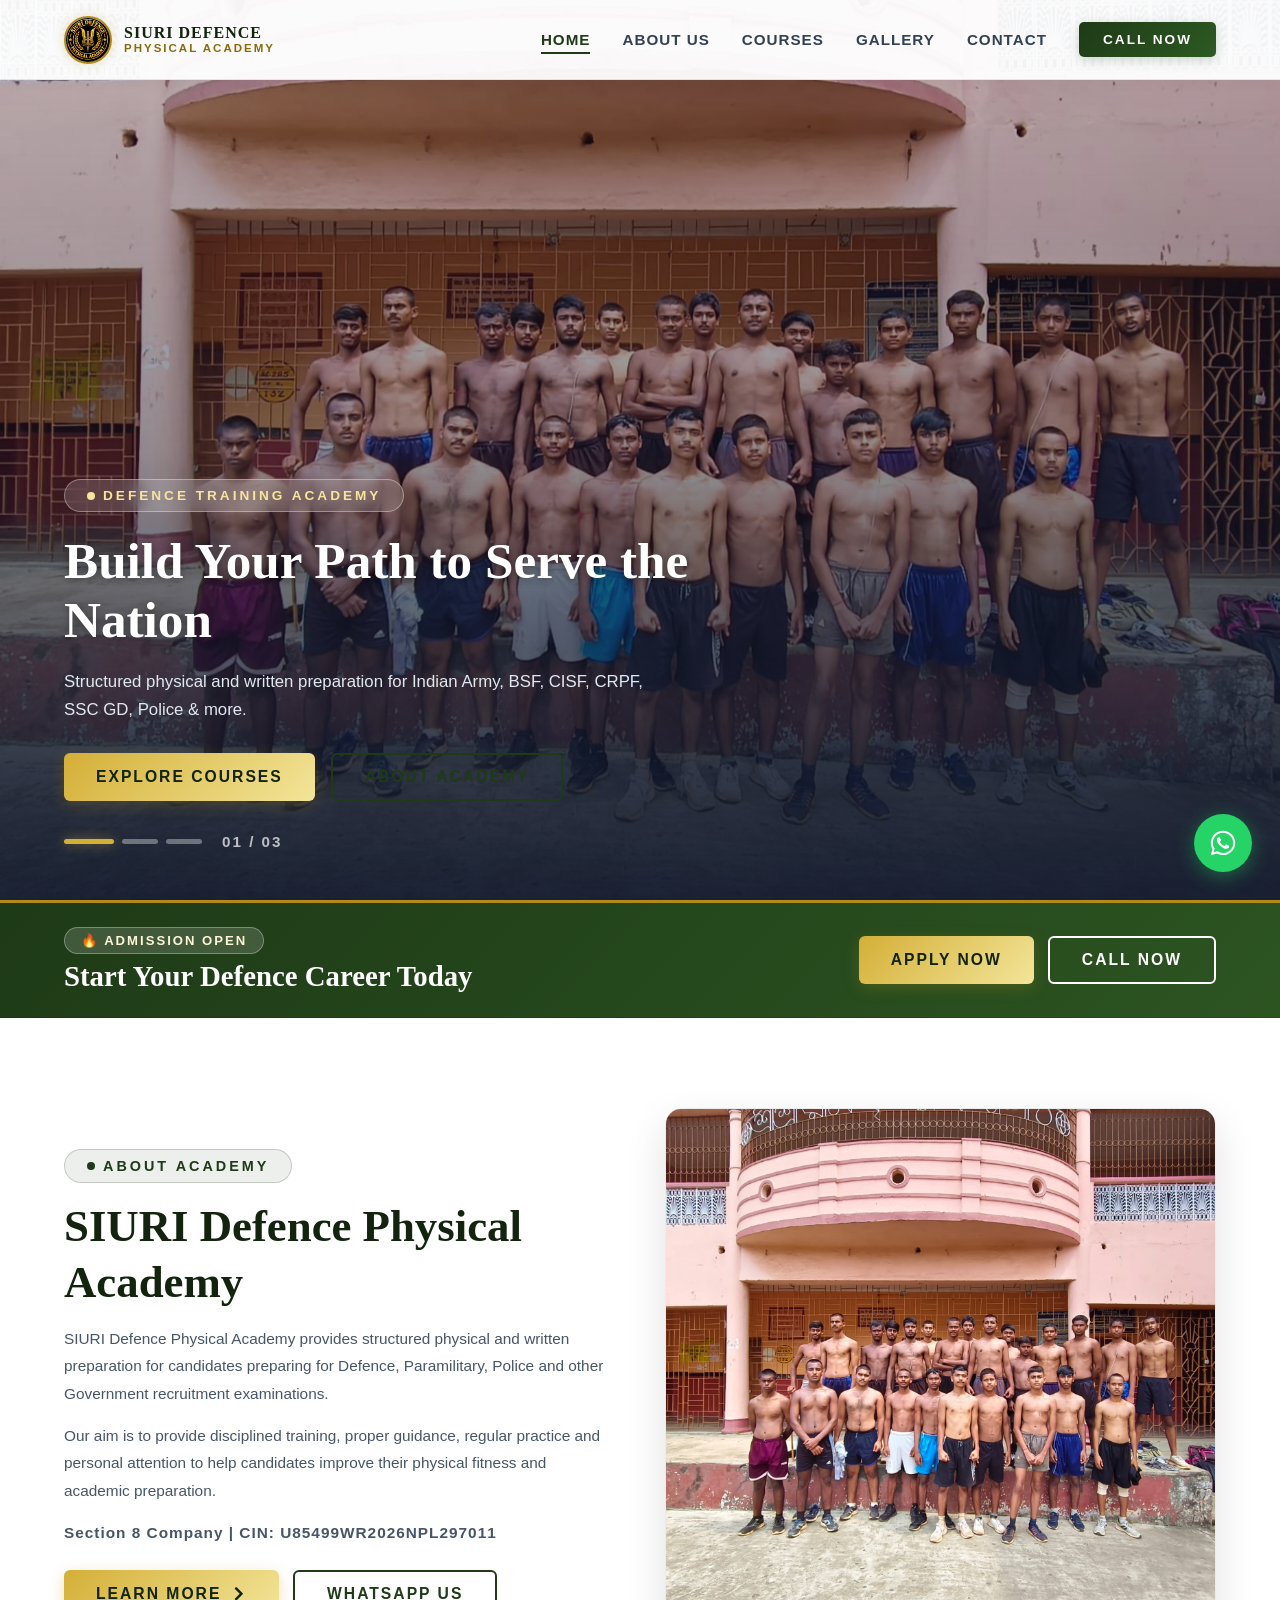
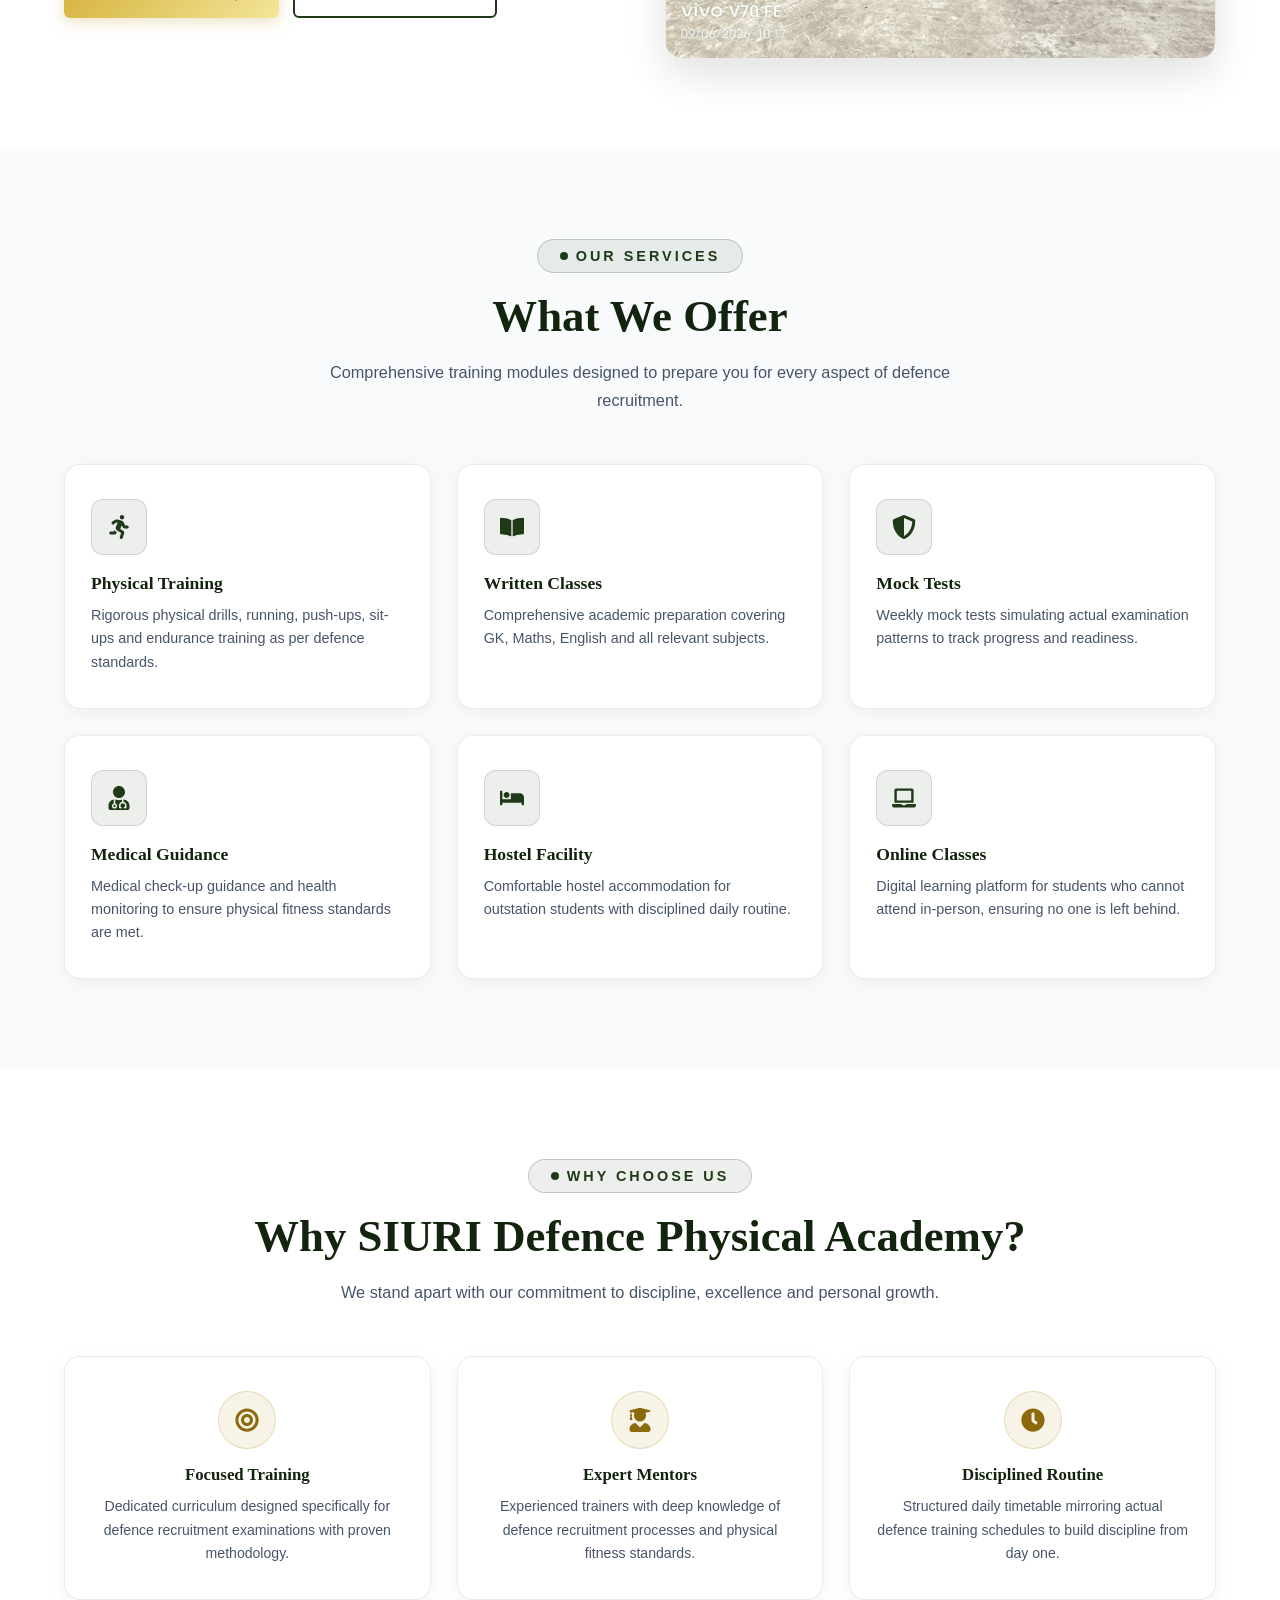
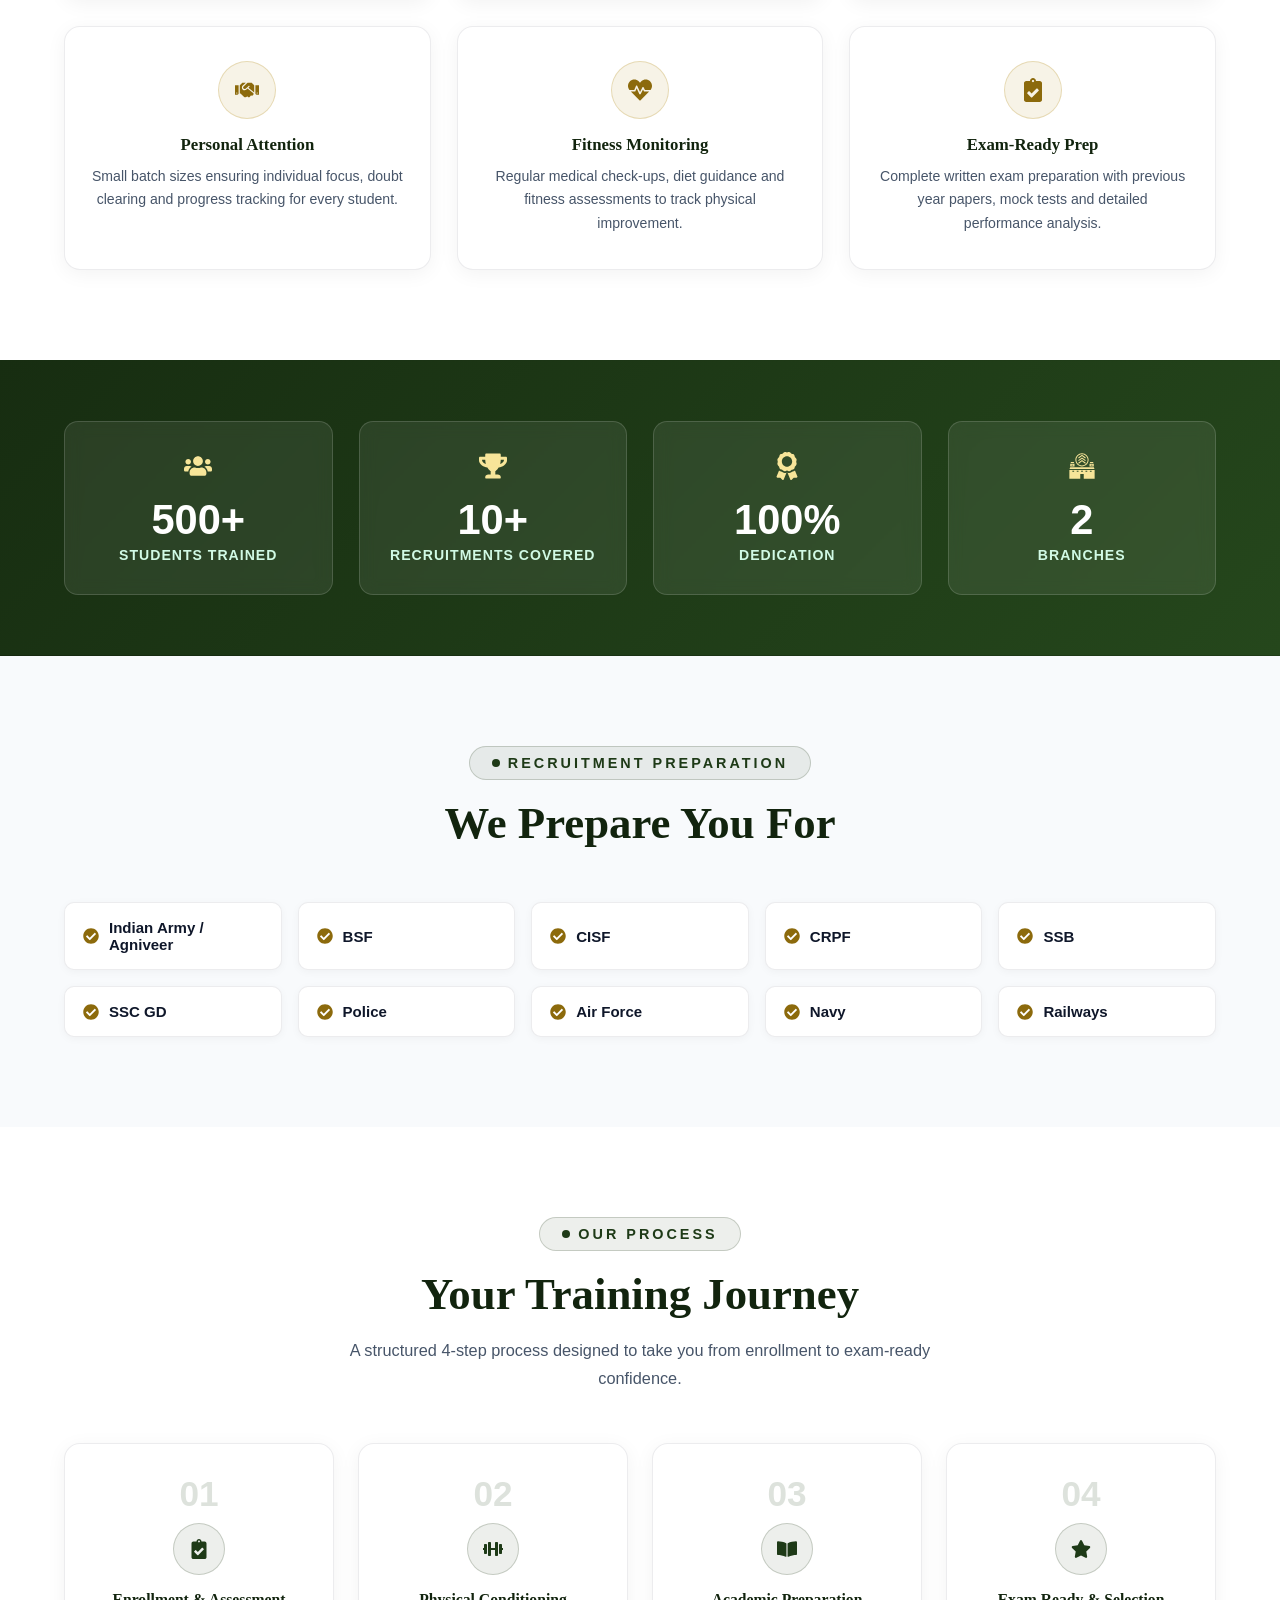
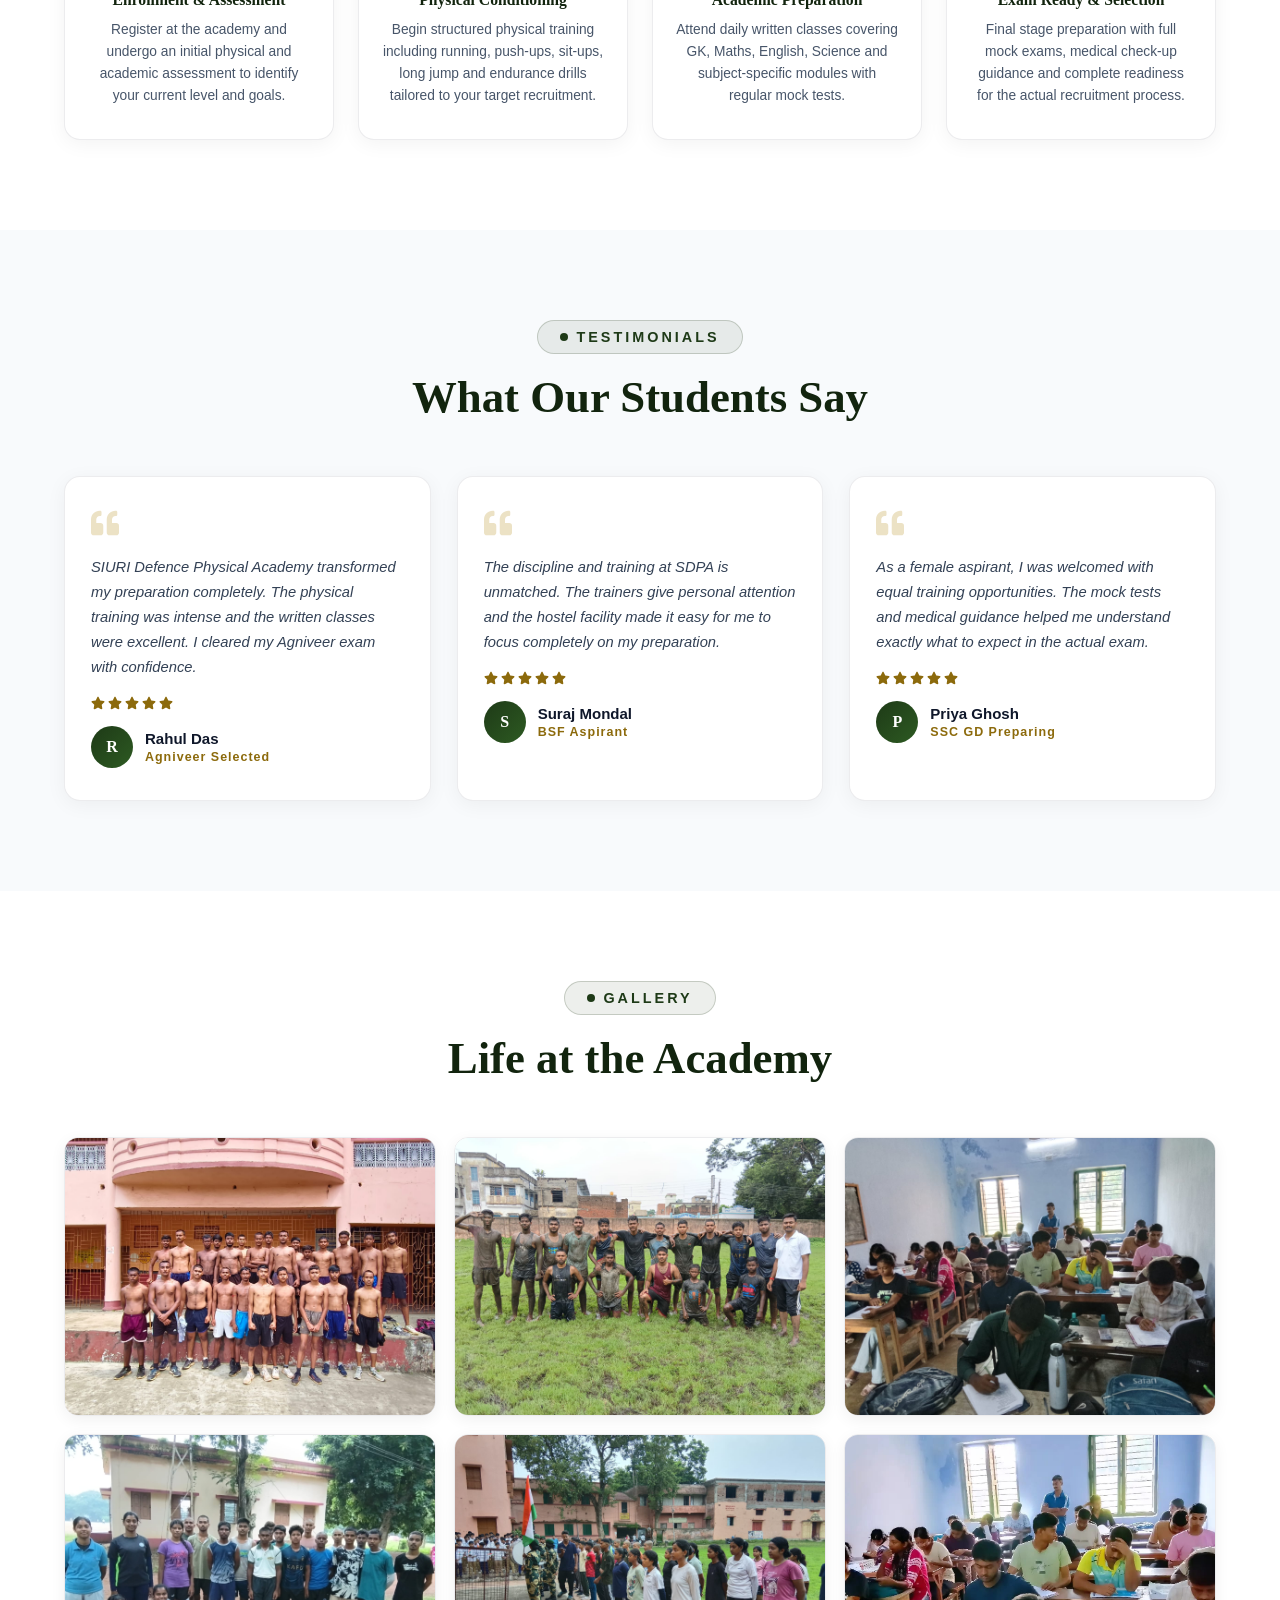
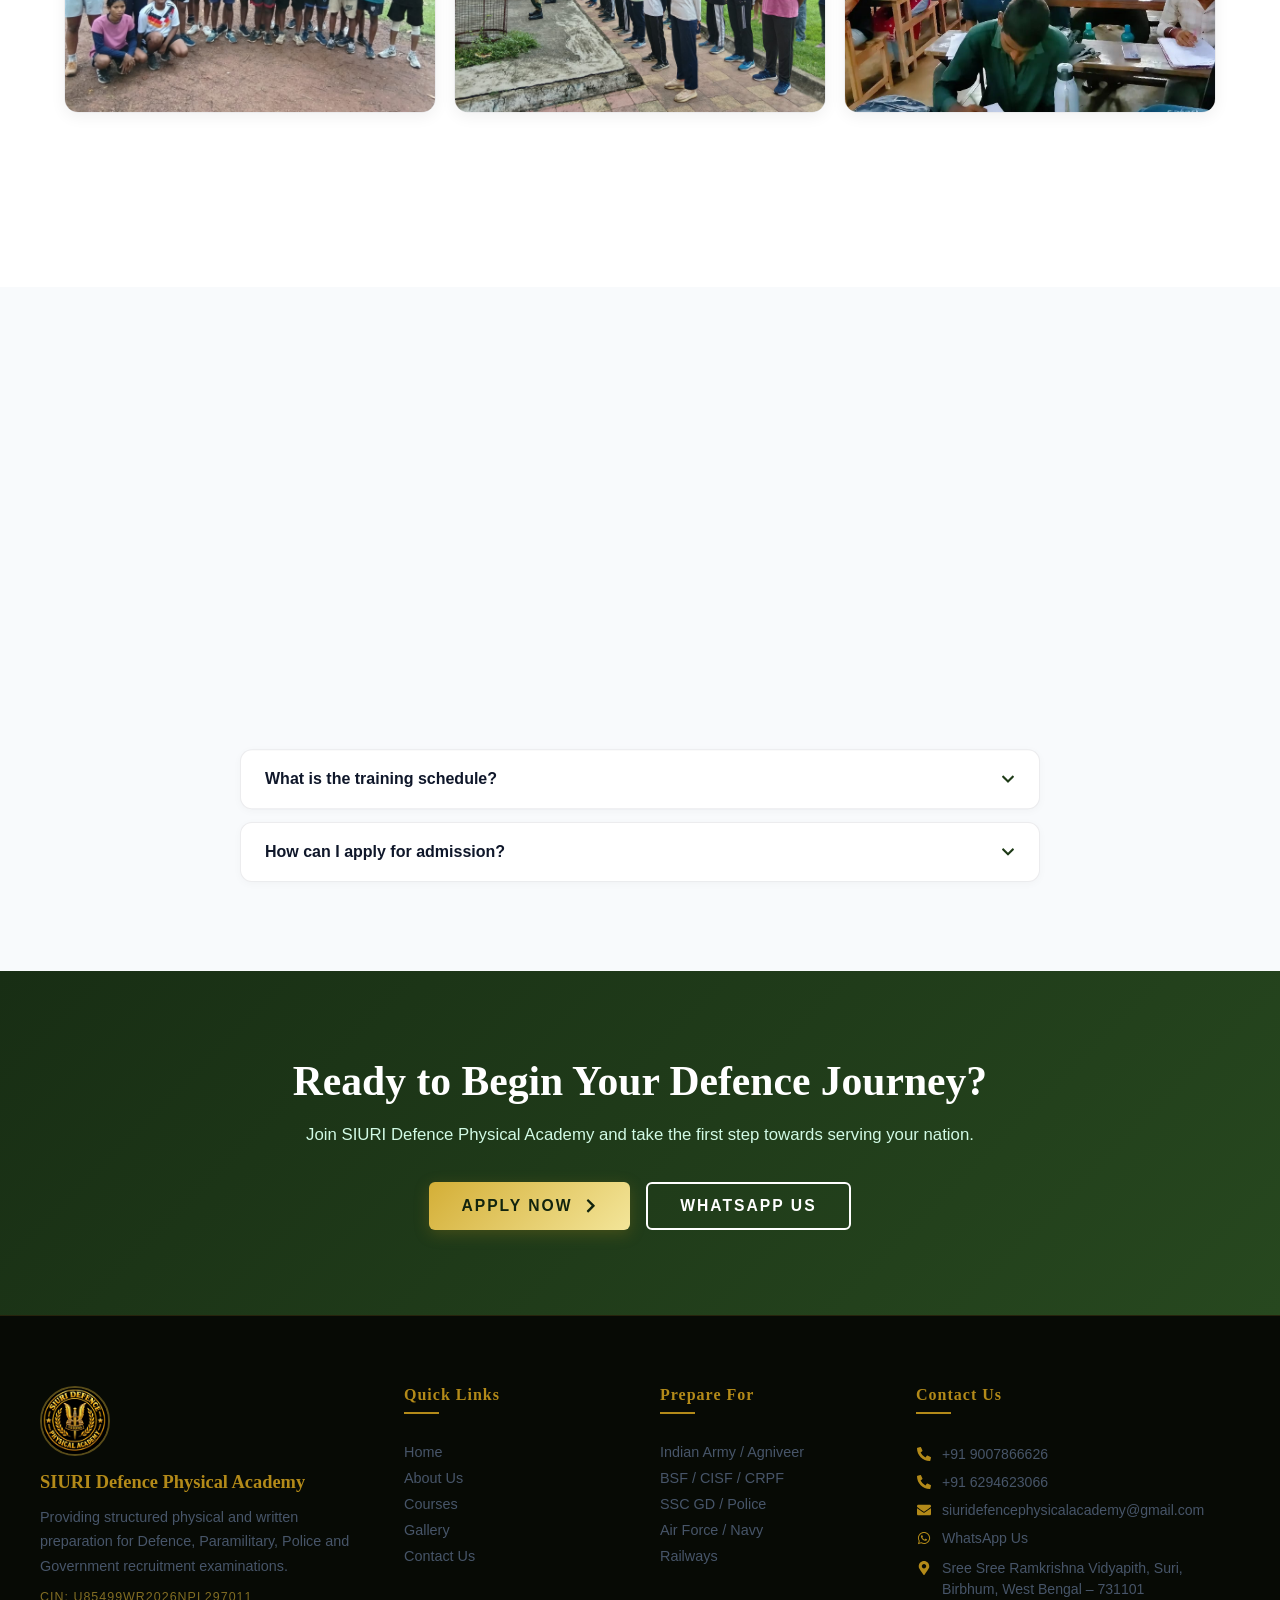
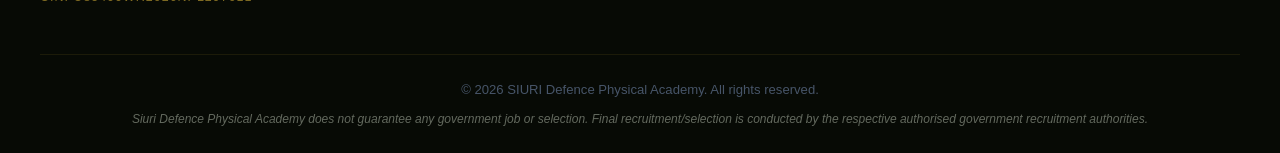
==== commit 7ec90c28: "Add files via upload" ====
--- a/index.html
+++ b/index.html
@@ -21,8 +21,8 @@
     <meta name="robots" content="index, follow, max-image-preview:large, max-snippet:-1, max-video-preview:-1" />
     <meta name="googlebot" content="index, follow" />
     <link rel="canonical" href="https://siuridefencephysicalacademy.in/" />
-    <meta name="theme-color" content="#0a0e08" />
-    <meta name="color-scheme" content="dark" />
+    <meta name="theme-color" content="#ffffff" />
+    <meta name="color-scheme" content="light" />
     <meta name="format-detection" content="telephone=yes" />
     <meta name="geo.region" content="IN-WB" />
     <meta name="geo.placename" content="Suri, Birbhum, West Bengal" />
@@ -232,8 +232,8 @@
       ]
     }
     </script>
-    <script type="module" crossorigin src="./assets/index-kzZOYr2y.js"></script>
-    <link rel="stylesheet" crossorigin href="./assets/index-C6hcT20Y.css">
+    <script type="module" crossorigin src="./assets/index-B8f3EbZl.js"></script>
+    <link rel="stylesheet" crossorigin href="./assets/index-D0Z9p8gq.css">
   </head>
   <body>
     <div id="root"></div>
--- a/assets/index-D0Z9p8gq.css
+++ b/assets/index-D0Z9p8gq.css
@@ -0,0 +1 @@
+@import "https://fonts.googleapis.com/css2?family=Cinzel:wght@600;700;800;900&family=Montserrat:wght@300;400;500;600;700;800&family=Rajdhani:wght@400;500;600;700&display=swap";.header{z-index:1000;height:var(--header-height);-webkit-backdrop-filter:blur(14px);background:#fffffff2;border-bottom:1px solid #00000014;transition:all .35s;position:fixed;top:0;left:0;right:0;box-shadow:0 2px 15px #0000000d}.header--scrolled{background:#fffffffa;border-bottom:1px solid #0000001a;box-shadow:0 4px 25px #00000014}.header__inner{justify-content:space-between;align-items:center;max-width:1300px;height:100%;margin:0 auto;padding:0 5%;display:flex}.header__logo{z-index:10;align-items:center;gap:12px;text-decoration:none;display:flex}.header__logo-img{object-fit:cover;border:2px solid var(--gold);border-radius:50%;width:48px;height:48px;box-shadow:0 0 12px #b38a1940}.header__logo-text{flex-direction:column;line-height:1.15;display:flex}.header__logo-name{font-family:var(--font-display);color:var(--army-green-dark);letter-spacing:1px;font-size:1rem;font-weight:800}.header__logo-sub{font-family:var(--font-accent);color:var(--gold-dark);letter-spacing:2px;text-transform:uppercase;font-size:.72rem;font-weight:600}.header__nav-desktop{align-items:center;gap:32px;display:flex}.header__nav-link{font-family:var(--font-accent);color:#334155;letter-spacing:1px;text-transform:uppercase;padding:4px 0;font-size:.95rem;font-weight:600;transition:color .3s;position:relative}.header__nav-link:after{content:"";background:var(--army-green);width:0;height:2px;transition:width .3s;position:absolute;bottom:-2px;left:0}.header__nav-link:hover,.header__nav-link.active{color:var(--army-green)}.header__nav-link.active:after,.header__nav-link:hover:after{width:100%}.header__cta{background:linear-gradient(135deg, var(--army-green), var(--army-green-light));color:#fff;font-family:var(--font-accent);letter-spacing:2px;text-transform:uppercase;border-radius:5px;align-items:center;gap:8px;padding:10px 24px;font-size:.85rem;font-weight:700;transition:all .3s;display:inline-flex;box-shadow:0 3px 12px #1e3a1733}.header__cta:hover{transform:translateY(-2px);box-shadow:0 6px 20px #1e3a1759}.header__toggle{cursor:pointer;z-index:1100;background:#1e3a170f;border:1px solid #1e3a1733;border-radius:8px;flex-direction:column;justify-content:center;gap:6px;width:44px;height:44px;padding:10px;transition:all .3s;display:none}.header__toggle span{background:var(--army-green-dark);transform-origin:50%;border-radius:2px;height:2.5px;transition:all .35s;display:block}.header__toggle.open span:first-child{transform:rotate(45deg)translate(6px,6px)}.header__toggle.open span:nth-child(2){opacity:0;transform:scaleX(0)}.header__toggle.open span:nth-child(3){transform:rotate(-45deg)translate(6px,-6px)}.mobile-menu{z-index:1050;-webkit-backdrop-filter:blur(20px);background:#fffffffa;flex-direction:column;justify-content:center;align-items:center;gap:30px;padding:20px;display:flex;position:fixed;inset:0}.mobile-menu__close{width:48px;height:48px;color:var(--army-green-dark);cursor:pointer;background:#0000000d;border:1px solid #0000001a;border-radius:50%;justify-content:center;align-items:center;transition:all .3s;display:flex;position:absolute;top:18px;right:18px}.mobile-menu__close:hover{background:#0000001a;transform:rotate(90deg)}.mobile-menu__logo{object-fit:cover;border:2px solid var(--gold);border-radius:50%;width:85px;height:85px;box-shadow:0 0 25px #b38a1940}.mobile-menu__nav{flex-direction:column;align-items:center;gap:8px;display:flex}.mobile-menu__link{font-family:var(--font-display);color:var(--army-green-dark);letter-spacing:2px;border-radius:8px;padding:10px 20px;font-size:1.35rem;font-weight:700;transition:all .3s}.mobile-menu__link:hover,.mobile-menu__link.active{color:var(--army-green);background:#1e3a1714}.mobile-menu__actions{flex-wrap:wrap;justify-content:center;gap:16px;display:flex}@media (width<=900px){.header__nav-desktop{display:none}.header__toggle{display:flex}}@media (width<=400px){.header__logo-name{font-size:.85rem}.header__logo-sub{font-size:.65rem}.header__logo-img{width:40px;height:40px}}.footer{background:#070a05;border-top:1px solid #d4af3726;padding-top:70px}.footer__grid{border-bottom:1px solid #d4af371a;grid-template-columns:1.5fr 1fr 1fr 1.5fr;gap:40px;padding-bottom:50px;display:grid}.footer__logo{object-fit:cover;border:2px solid #d4af3766;border-radius:50%;width:70px;height:70px;margin-bottom:16px}.footer__name{font-family:var(--font-display);color:var(--gold);margin-bottom:12px;font-size:1.15rem;font-weight:700}.footer__desc{color:var(--text-muted);margin-bottom:12px;font-size:.9rem;line-height:1.7}.footer__cin{font-family:var(--font-accent);color:#d4af3799;letter-spacing:1px;font-size:.78rem}.footer__heading{font-family:var(--font-display);color:var(--gold);letter-spacing:1px;margin-bottom:20px;padding-bottom:10px;font-size:1rem;font-weight:700;position:relative}.footer__heading:after{content:"";background:var(--gold);width:35px;height:2px;position:absolute;bottom:0;left:0}.footer__links{flex-direction:column;gap:10px;display:flex}.footer__links a,.footer__links span{color:var(--text-muted);font-size:.9rem;transition:color .3s,transform .3s;display:inline-block}.footer__links a:hover{color:var(--gold);transform:translate(4px)}.footer__contact{flex-direction:column;gap:12px;display:flex}.footer__contact a{color:var(--text-muted);align-items:center;gap:10px;font-size:.88rem;transition:color .3s;display:flex}.footer__contact a:hover{color:var(--gold)}.footer__contact svg{color:var(--gold);min-width:16px;font-size:14px}.footer__address{color:var(--text-muted);align-items:flex-start;gap:10px;font-size:.88rem;line-height:1.5;display:flex}.footer__address svg{color:var(--gold);min-width:16px;margin-top:3px;font-size:14px}.footer__bottom{padding:24px 5%}.footer__bottom-inner{text-align:center}.footer__bottom p{color:var(--text-muted);font-size:.82rem;line-height:1.6}.footer__disclaimer{margin-top:10px;font-style:italic;color:#a0a89a99!important;font-size:.75rem!important}@media (width<=900px){.footer__grid{grid-template-columns:1fr 1fr;gap:36px}}@media (width<=560px){.footer__grid{grid-template-columns:1fr;gap:32px}}.hero{background:var(--bg-dark);flex-direction:column;width:100%;min-height:100vh;display:flex;position:relative;overflow:hidden}.hero__bg{flex-shrink:0;width:100%;height:100vh;position:relative;overflow:hidden}.hero__bg-slide{width:100%;height:100%;position:absolute;inset:0}.hero__bg-img{object-fit:cover;width:100%;height:100%;display:block}.hero__overlay{z-index:2;background:linear-gradient(#0f172a40 0%,#0f172a73 50%,#0f172ad9 85%,#0f172af2 100%);position:absolute;inset:0}.hero__content{z-index:5;padding:0 5% 50px;position:absolute;bottom:0;left:0;right:0}.hero__text{max-width:750px}.hero__badge{-webkit-backdrop-filter:blur(10px);backdrop-filter:blur(10px);color:#f7e599;font-family:var(--font-accent);letter-spacing:3px;text-transform:uppercase;background:#ffffff26;border:1px solid #ffffff59;border-radius:50px;align-items:center;gap:8px;margin-bottom:20px;padding:8px 22px;font-size:.85rem;font-weight:700;display:inline-flex}.hero__badge-dot{background:#f7e599;border-radius:50%;width:8px;height:8px;animation:2s infinite pulseDot}@keyframes pulseDot{0%,to{opacity:1;transform:scale(1)}50%{opacity:.4;transform:scale(.7)}}.hero__title{font-family:var(--font-display);color:#fff;text-shadow:0 2px 10px #0006;margin-bottom:18px;font-size:clamp(1.8rem,5vw,3.2rem);font-weight:900;line-height:1.15}.hero__subtitle{color:#e2e8f0;max-width:600px;margin-bottom:28px;font-size:1.05rem;line-height:1.7}.hero__actions{flex-wrap:wrap;gap:16px;display:flex}.hero__indicators{align-items:center;gap:20px;margin-top:32px;display:flex}.hero__dots{gap:8px;display:flex}.hero__dot{cursor:pointer;background:#ffffff59;border:none;border-radius:3px;width:36px;height:5px;padding:0;transition:all .4s}.hero__dot.active{background:var(--gold-light);width:50px;box-shadow:0 0 12px #d4af3780}.hero__counter{font-family:var(--font-accent);color:#ffffffb3;letter-spacing:2px;font-size:.95rem;font-weight:600}@media (width<=768px){.hero{background:var(--bg-dark);min-height:auto}.hero__bg{height:55vw;min-height:250px;max-height:400px}.hero__overlay{background:linear-gradient(#0000 0%,#0003 60%,#00000080 100%)}.hero__content{background:var(--bg-dark);padding:30px 5% 40px;position:relative}.hero__title{color:#0f172a;text-shadow:none;font-size:1.55rem}.hero__subtitle{color:#475569;margin-bottom:20px;font-size:.94rem}.hero__badge{color:var(--army-green);background:#1e3a1714;border-color:#1e3a1733;margin-bottom:14px;padding:6px 16px;font-size:.72rem}.hero__badge-dot{background:var(--army-green)}.hero__actions{gap:12px}.hero__indicators{margin-top:24px}.hero__dot{background:#0f172a33}.hero__dot.active{background:var(--army-green);box-shadow:0 0 10px #1e3a1766}.hero__counter{color:#64748b}}@media (width<=400px){.hero__bg{height:60vw}.hero__title{font-size:1.35rem}}.admission-banner{border-top:3px solid var(--gold);background:linear-gradient(135deg,#1e3a17,#2c5421);border-bottom:1px solid #0000001a;padding:24px 5%;box-shadow:0 4px 20px #1e3a1726}.admission-banner__inner{flex-wrap:wrap;justify-content:space-between;align-items:center;gap:20px;display:flex}.admission-banner__tag{font-family:var(--font-accent);color:#fdf6d8;letter-spacing:2px;text-transform:uppercase;background:#ffffff26;border:1px solid #ffffff4d;border-radius:50px;margin-bottom:6px;padding:5px 16px;font-size:.82rem;font-weight:700;display:inline-block}.admission-banner__text h2{font-family:var(--font-display);color:#fff;font-size:clamp(1.2rem,3vw,1.8rem);font-weight:700}.admission-banner__actions{flex-wrap:wrap;gap:14px;display:flex}.admission-banner .btn-outline{color:#fff;border-color:#fff}.admission-banner .btn-outline:hover{color:var(--army-green);background:#fff}.about-home-section{background:var(--bg-section)}.about-home{grid-template-columns:1fr 1fr;align-items:center;gap:50px;display:grid}.about-home__text p{color:var(--text-muted);margin-bottom:14px;font-size:.96rem;line-height:1.8}.about-home__cin{font-family:var(--font-accent);color:var(--army-green);letter-spacing:1px;margin-top:4px;font-size:.82rem;font-weight:600;margin-bottom:24px!important}.about-home__btns{flex-wrap:wrap;gap:14px;display:flex}.about-home__image{border:1px solid #00000014;border-radius:16px;position:relative;overflow:hidden;box-shadow:0 15px 40px #0000001f}.about-home__image img{object-fit:cover;width:100%;height:100%;display:block}.services-section{background:var(--bg-dark)}.services-grid{grid-template-columns:repeat(3,1fr);gap:26px;display:grid}.service-card{background:var(--bg-card);border:1px solid var(--card-border);box-shadow:var(--card-shadow);border-radius:16px;padding:34px 26px;transition:all .3s;position:relative;overflow:hidden}.service-card:before{content:"";background:linear-gradient(90deg, transparent, var(--army-green), transparent);opacity:0;height:3px;transition:opacity .3s;position:absolute;top:0;left:0;right:0}.service-card:hover:before{opacity:1}.service-card:hover{border-color:#1e3a1733;transform:translateY(-5px);box-shadow:0 12px 30px #00000014}.service-card__icon{width:56px;height:56px;color:var(--army-green);background:#1e3a1714;border:1px solid #1e3a1726;border-radius:12px;justify-content:center;align-items:center;margin-bottom:18px;font-size:24px;display:flex}.service-card__title{font-family:var(--font-display);color:#12240e;margin-bottom:10px;font-size:1.1rem;font-weight:700}.service-card__desc{color:var(--text-muted);font-size:.9rem;line-height:1.6}.why-section{background:var(--bg-section)}.why-grid{grid-template-columns:repeat(3,1fr);gap:26px;display:grid}.why-card{background:var(--bg-card);border:1px solid var(--card-border);text-align:center;box-shadow:var(--card-shadow);border-radius:16px;padding:34px 26px;transition:all .3s}.why-card:hover{border-color:#b38a194d;transform:translateY(-5px);box-shadow:0 12px 30px #00000014}.why-card__icon{width:58px;height:58px;color:var(--gold-dark);background:#b38a191a;border:1px solid #b38a1940;border-radius:50%;justify-content:center;align-items:center;margin:0 auto 16px;font-size:24px;display:flex}.why-card__title{font-family:var(--font-display);color:#12240e;margin-bottom:10px;font-size:1.05rem;font-weight:700}.why-card__desc{color:var(--text-muted);font-size:.88rem;line-height:1.65}.stats-section{background:linear-gradient(135deg,#172d11,#25471c);border-top:1px solid #0000001a;border-bottom:1px solid #0000001a;padding:60px 5%}.stats-grid{grid-template-columns:repeat(4,1fr);gap:26px;display:grid}.stat-card{text-align:center;-webkit-backdrop-filter:blur(8px);backdrop-filter:blur(8px);background:#ffffff14;border:1px solid #ffffff26;border-radius:14px;padding:30px 16px}.stat-card__icon{color:#f7e599;margin-bottom:12px;font-size:28px}.stat-card__value{font-family:var(--font-accent);color:#fff;margin-bottom:6px;font-size:2.6rem;font-weight:700;line-height:1;display:block}.stat-card__label{font-family:var(--font-accent);color:#d1fae5;letter-spacing:1px;text-transform:uppercase;font-size:.88rem;font-weight:600}.recruit-section{background:var(--bg-dark)}.recruit-grid{grid-template-columns:repeat(5,1fr);gap:16px;display:grid}.recruit-card{border:1px solid var(--card-border);font-family:var(--font-accent);color:#0f172a;cursor:default;background:#fff;border-radius:10px;align-items:center;gap:10px;padding:16px 18px;font-size:.94rem;font-weight:600;transition:all .3s;display:flex;box-shadow:0 2px 8px #0000000a}.recruit-card:hover{border-color:var(--army-green);transform:translateY(-2px);box-shadow:0 6px 20px #1e3a171f}.recruit-card__icon{color:var(--gold-dark);min-width:16px;font-size:16px}.process-section{background:var(--bg-section)}.process-grid{grid-template-columns:repeat(4,1fr);gap:24px;display:grid;position:relative}.process-card{border:1px solid var(--card-border);text-align:center;box-shadow:var(--card-shadow);background:#fff;border-radius:16px;padding:32px 22px;transition:all .3s;position:relative}.process-card:hover{transform:translateY(-5px);box-shadow:0 12px 30px #00000014}.process-card__step{font-family:var(--font-accent);color:#1e3a1726;margin-bottom:12px;font-size:2.2rem;font-weight:700;line-height:1}.process-card__icon{width:52px;height:52px;color:var(--army-green);background:#1e3a1714;border:1px solid #1e3a1733;border-radius:50%;justify-content:center;align-items:center;margin:0 auto 16px;font-size:20px;display:flex}.process-card h3{font-family:var(--font-display);color:#12240e;margin-bottom:10px;font-size:.98rem;font-weight:700}.process-card p{color:var(--text-muted);font-size:.86rem;line-height:1.6}.process-card__connector{display:none}.testimonials-section{background:var(--bg-dark)}.testimonials-grid{grid-template-columns:repeat(3,1fr);gap:26px;display:grid}.testimonial-card{border:1px solid var(--card-border);box-shadow:var(--card-shadow);background:#fff;border-radius:16px;padding:32px 26px;transition:all .3s;position:relative}.testimonial-card:hover{transform:translateY(-5px);box-shadow:0 12px 30px #00000014}.testimonial-card__quote{color:#b38a1940;margin-bottom:14px;font-size:28px}.testimonial-card__text{color:#334155;margin-bottom:16px;font-size:.92rem;font-style:italic;line-height:1.7}.testimonial-card__stars{color:var(--gold-dark);gap:3px;margin-bottom:16px;font-size:14px;display:flex}.testimonial-card__author{align-items:center;gap:12px;display:flex}.testimonial-card__avatar{background:linear-gradient(135deg, var(--army-green), var(--army-green-light));color:#fff;width:42px;height:42px;font-family:var(--font-display);border-radius:50%;justify-content:center;align-items:center;font-size:1rem;font-weight:800;display:flex}.testimonial-card__author strong{font-family:var(--font-accent);color:#0f172a;font-size:.94rem;display:block}.testimonial-card__author span{color:var(--gold-dark);letter-spacing:1px;font-size:.78rem;font-weight:600}.gallery-preview-section{background:var(--bg-section)}.gallery-preview-grid{grid-template-columns:repeat(3,1fr);gap:18px;display:grid}.gallery-preview-item{aspect-ratio:4/3;border:1px solid var(--card-border);cursor:pointer;border-radius:14px;position:relative;overflow:hidden;box-shadow:0 4px 15px #0000000f}.gallery-preview-item img{object-fit:cover;width:100%;height:100%;transition:transform .4s}.gallery-preview-item:hover img{transform:scale(1.08)}.gallery-preview-item__overlay{opacity:0;background:linear-gradient(#0000 50%,#0f172acc);align-items:flex-end;padding:16px;transition:opacity .3s;display:flex;position:absolute;inset:0}.gallery-preview-item:hover .gallery-preview-item__overlay{opacity:1}.gallery-preview-item__overlay span{font-family:var(--font-accent);color:#fff;letter-spacing:1px;font-size:.88rem;font-weight:600}.gallery-preview-cta{text-align:center;margin-top:36px}.faq-section{background:var(--bg-dark)}.faq-list{flex-direction:column;gap:12px;max-width:800px;margin:0 auto;display:flex}.faq-item{border:1px solid var(--card-border);background:#fff;border-radius:12px;transition:all .3s;overflow:hidden;box-shadow:0 2px 8px #00000008}.faq-item.open{border-color:var(--army-green);box-shadow:0 4px 15px #1e3a1714}.faq-item__q{cursor:pointer;width:100%;font-family:var(--font-accent);color:#0f172a;text-align:left;background:0 0;border:none;justify-content:space-between;align-items:center;gap:16px;padding:20px 24px;font-size:1rem;font-weight:700;transition:color .3s;display:flex}.faq-item__q:hover{color:var(--army-green)}.faq-item__arrow{color:var(--army-green);min-width:14px;font-size:14px;transition:transform .3s}.faq-item__arrow.rotated{transform:rotate(180deg)}.faq-item__a{padding:0 24px 20px;overflow:hidden}.faq-item__a p{color:var(--text-muted);font-size:.92rem;line-height:1.7}.cta-section{text-align:center;background:linear-gradient(135deg,#182e14,#27481f);border-top:1px solid #0000001a;padding:85px 5%}.cta-inner{max-width:700px}.cta-title{font-family:var(--font-display);color:#fff;margin-bottom:16px;font-size:clamp(1.6rem,4vw,2.6rem);font-weight:800}.cta-desc{color:#d1fae5;margin-bottom:32px;font-size:1.05rem;line-height:1.7}.cta-actions{flex-wrap:wrap;justify-content:center;gap:16px;display:flex}.cta-section .btn-outline{color:#fff;border-color:#fff}.cta-section .btn-outline:hover{color:var(--army-green);background:#fff}@media (width<=900px){.about-home{grid-template-columns:1fr;gap:32px}.services-grid,.why-grid,.testimonials-grid,.gallery-preview-grid{grid-template-columns:repeat(2,1fr)}.recruit-grid{grid-template-columns:repeat(3,1fr)}.stats-grid,.process-grid{grid-template-columns:repeat(2,1fr)}}@media (width<=600px){.services-grid,.why-grid,.testimonials-grid,.process-grid{grid-template-columns:1fr}.gallery-preview-grid{grid-template-columns:repeat(2,1fr);gap:10px}.recruit-grid{grid-template-columns:repeat(2,1fr)}.stats-grid{grid-template-columns:repeat(2,1fr);gap:14px}.admission-banner__inner{text-align:center;flex-direction:column}.admission-banner__actions{justify-content:center}}.about-hero{min-height:45vh;padding:calc(var(--header-height) + 40px) 5% 60px;background:linear-gradient(135deg,#182e14,#27481f);justify-content:center;align-items:center;display:flex;position:relative;overflow:hidden}.about-hero__overlay{background:radial-gradient(circle at 30%,#d4af371a 0%,#0000 60%);position:absolute;inset:0}.about-hero__content{z-index:2;text-align:center;position:relative}.about-hero__content .section-badge{color:#fdf6d8;background:#ffffff26;border-color:#ffffff4d}.about-hero__content .section-badge .dot{background:#fdf6d8}.about-hero__title{font-family:var(--font-display);color:#fff;margin:12px 0;font-size:clamp(2rem,5vw,3.2rem);font-weight:900}.about-hero__sub{font-family:var(--font-accent);color:#d1fae5;letter-spacing:2px;font-size:1.05rem}.about-content{background:var(--bg-section)}.about-main{grid-template-columns:1fr 1fr;align-items:center;gap:50px;display:grid}.about-main__text p{color:var(--text-muted);margin-bottom:16px;font-size:.98rem;line-height:1.8}.about-main__image{border:1px solid var(--card-border);border-radius:16px;position:relative;overflow:hidden;box-shadow:0 15px 40px #0000001f}.about-main__image img{object-fit:cover;width:100%;height:100%;display:block}.about-main__image-badge{-webkit-backdrop-filter:blur(10px);backdrop-filter:blur(10px);color:var(--army-green);font-family:var(--font-accent);letter-spacing:1px;background:#fffffff2;border:1px solid #0000001a;border-radius:10px;align-items:center;gap:10px;padding:10px 18px;font-size:.82rem;font-weight:700;display:flex;position:absolute;bottom:16px;left:16px;box-shadow:0 4px 15px #0000001a}.about-main__image-badge .small{color:var(--text-muted);text-transform:uppercase;letter-spacing:2px;font-size:.65rem;display:block}.about-main__image-badge svg{color:var(--gold-dark);font-size:18px}.mvv-section{background:var(--bg-dark)}.mvv-grid{grid-template-columns:repeat(3,1fr);gap:26px;display:grid}.mvv-card{border:1px solid var(--card-border);text-align:center;box-shadow:var(--card-shadow);background:#fff;border-radius:16px;padding:38px 26px;transition:all .3s}.mvv-card:hover{transform:translateY(-5px);box-shadow:0 12px 30px #00000014}.mvv-card__icon{width:60px;height:60px;color:var(--army-green);background:#1e3a1714;border:1px solid #1e3a1726;border-radius:50%;justify-content:center;align-items:center;margin:0 auto 20px;font-size:24px;display:flex}.mvv-card h3{font-family:var(--font-display);color:#12240e;margin-bottom:14px;font-size:1.15rem;font-weight:700}.mvv-card p{color:var(--text-muted);font-size:.9rem;line-height:1.7}.founder-section{background:var(--bg-section)}.founder-grid{grid-template-columns:repeat(3,1fr);gap:26px;display:grid}.founder-card{border:1px solid var(--card-border);box-shadow:var(--card-shadow);background:#fff;border-radius:16px;padding:34px 26px;transition:all .3s}.founder-card:hover{transform:translateY(-5px);box-shadow:0 12px 30px #00000014}.founder-card__icon{width:52px;height:52px;color:var(--gold-dark);background:#b38a191a;border:1px solid #b38a1933;border-radius:12px;justify-content:center;align-items:center;margin-bottom:18px;font-size:22px;display:flex}.founder-card h3{font-family:var(--font-display);color:#12240e;margin-bottom:10px;font-size:1.05rem;font-weight:700}.founder-card p{color:var(--text-muted);font-size:.9rem;line-height:1.7}.founder-name{font-family:var(--font-accent);margin-bottom:8px;font-weight:700;color:var(--army-green)!important;font-size:1.2rem!important}@media (width<=900px){.about-main{grid-template-columns:1fr;gap:32px}.mvv-grid,.founder-grid{grid-template-columns:1fr;gap:20px}}.courses-hero{min-height:45vh;padding:calc(var(--header-height) + 40px) 5% 60px;background:linear-gradient(135deg,#182e14,#27481f);justify-content:center;align-items:center;display:flex;position:relative;overflow:hidden}.courses-hero__overlay{background:radial-gradient(circle at 70%,#d4af371a 0%,#0000 60%);position:absolute;inset:0}.courses-hero__content{z-index:2;text-align:center;position:relative}.courses-hero__content .section-badge{color:#fdf6d8;background:#ffffff26;border-color:#ffffff4d}.courses-hero__content .section-badge .dot{background:#fdf6d8}.courses-hero__title{font-family:var(--font-display);color:#fff;margin:12px 0;font-size:clamp(2rem,5vw,3.2rem);font-weight:900}.courses-hero__sub{color:#d1fae5;max-width:550px;margin:0 auto;font-size:1.05rem;line-height:1.7}.courses-section{background:var(--bg-dark)}.courses-grid{grid-template-columns:repeat(3,1fr);gap:26px;display:grid}.course-card{border:1px solid var(--card-border);box-shadow:var(--card-shadow);background:#fff;border-radius:16px;padding:32px 24px;transition:all .3s}.course-card:hover{border-color:#1e3a1733;transform:translateY(-5px);box-shadow:0 12px 30px #00000014}.course-card__header{align-items:center;gap:14px;margin-bottom:22px;display:flex}.course-card__icon{width:50px;min-width:50px;height:50px;color:var(--army-green);background:#1e3a1714;border:1px solid #1e3a1726;border-radius:12px;justify-content:center;align-items:center;font-size:22px;display:flex}.course-card__header h3{font-family:var(--font-display);color:#12240e;font-size:1.05rem;font-weight:700}.course-card__list{flex-direction:column;gap:11px;display:flex}.course-card__list li{color:#334155;align-items:center;gap:10px;font-size:.88rem;line-height:1.5;display:flex}.course-card__list .check{color:var(--army-green);min-width:14px;font-size:14px}.recruit-target-section{background:var(--bg-section)}.recruit-target-grid{grid-template-columns:repeat(2,1fr);gap:20px;margin-bottom:48px;display:grid}.recruit-target-card{border:1px solid var(--card-border);background:#fff;border-radius:12px;padding:24px;transition:all .3s;box-shadow:0 2px 10px #0000000a}.recruit-target-card:hover{border-color:var(--army-green);transform:translateY(-3px);box-shadow:0 8px 25px #1e3a171a}.recruit-target-card h4{font-family:var(--font-display);color:#12240e;margin-bottom:6px;font-size:1rem;font-weight:700}.recruit-target-card p{color:var(--text-muted);font-size:.88rem;line-height:1.6}.courses-cta{flex-wrap:wrap;justify-content:center;gap:16px;display:flex}@media (width<=900px){.courses-grid{grid-template-columns:repeat(2,1fr)}}@media (width<=600px){.courses-grid,.recruit-target-grid{grid-template-columns:1fr}}.gallery-hero{min-height:45vh;padding:calc(var(--header-height) + 40px) 5% 60px;background:linear-gradient(135deg,#182e14,#27481f);justify-content:center;align-items:center;display:flex;position:relative;overflow:hidden}.gallery-hero__overlay{background:radial-gradient(circle at 50% 60%,#d4af371a 0%,#0000 60%);position:absolute;inset:0}.gallery-hero__content{z-index:2;text-align:center;position:relative}.gallery-hero__content .section-badge{color:#fdf6d8;background:#ffffff26;border-color:#ffffff4d}.gallery-hero__content .section-badge .dot{background:#fdf6d8}.gallery-hero__title{font-family:var(--font-display);color:#fff;margin:12px 0;font-size:clamp(2rem,5vw,3.2rem);font-weight:900}.gallery-hero__sub{color:#d1fae5;max-width:550px;margin:0 auto;font-size:1.05rem;line-height:1.7}.gallery-section{background:var(--bg-dark)}.gallery-grid{grid-template-columns:repeat(3,1fr);gap:20px;display:grid}.gallery-item{cursor:pointer;aspect-ratio:4/3;border:1px solid var(--card-border);border-radius:14px;transition:all .3s;position:relative;overflow:hidden;box-shadow:0 4px 15px #0000000f}.gallery-item:hover{transform:translateY(-4px);box-shadow:0 10px 30px #0000001f}.gallery-item img{object-fit:cover;width:100%;height:100%;transition:transform .4s}.gallery-item:hover img{transform:scale(1.08)}.gallery-item__overlay{opacity:0;background:linear-gradient(#0000 50%,#0f172acc 100%);align-items:flex-end;padding:18px;transition:opacity .3s;display:flex;position:absolute;inset:0}.gallery-item:hover .gallery-item__overlay{opacity:1}.gallery-item__overlay span{font-family:var(--font-accent);color:#fff;letter-spacing:1px;font-size:.92rem;font-weight:600}.lightbox{z-index:2000;background:#000000f2;flex-direction:column;justify-content:center;align-items:center;padding:20px;display:flex;position:fixed;inset:0}.lightbox__close{color:#fff;cursor:pointer;z-index:10;background:0 0;border:none;font-size:36px;line-height:1;transition:color .3s;position:absolute;top:20px;right:24px}.lightbox__close:hover{color:var(--gold-light)}.lightbox__img{object-fit:contain;border-radius:12px;max-width:90vw;max-height:80vh;box-shadow:0 0 50px #00000080}.lightbox__caption{font-family:var(--font-accent);color:#fdf6d8;letter-spacing:1px;margin-top:16px;font-size:1.05rem}.lightbox__arrow{color:#fff;cursor:pointer;background:#ffffff1a;border:1px solid #fff3;border-radius:50%;justify-content:center;align-items:center;width:56px;height:56px;padding:0;font-size:48px;line-height:1;transition:all .3s;display:flex;position:absolute;top:50%;transform:translateY(-50%)}.lightbox__arrow:hover{color:#fdf6d8;background:#ffffff40}.lightbox__prev{left:20px}.lightbox__next{right:20px}@media (width<=768px){.gallery-grid{grid-template-columns:repeat(2,1fr);gap:12px}.lightbox__arrow{width:40px;height:40px;font-size:32px}}@media (width<=480px){.gallery-grid{grid-template-columns:1fr}}.contact-hero{min-height:45vh;padding:calc(var(--header-height) + 40px) 5% 60px;background:linear-gradient(135deg,#182e14,#27481f);justify-content:center;align-items:center;display:flex;position:relative;overflow:hidden}.contact-hero__overlay{background:radial-gradient(circle at 60% 40%,#d4af371a 0%,#0000 60%);position:absolute;inset:0}.contact-hero__content{z-index:2;text-align:center;position:relative}.contact-hero__content .section-badge{color:#fdf6d8;background:#ffffff26;border-color:#ffffff4d}.contact-hero__content .section-badge .dot{background:#fdf6d8}.contact-hero__title{font-family:var(--font-display);color:#fff;margin:12px 0;font-size:clamp(2rem,5vw,3.2rem);font-weight:900}.contact-hero__sub{color:#d1fae5;max-width:500px;margin:0 auto;font-size:1.05rem;line-height:1.7}.contact-section{background:var(--bg-dark)}.contact-layout{grid-template-columns:1fr 1.3fr;align-items:start;gap:50px;display:grid}.contact-info__cards{flex-direction:column;gap:16px;margin-top:24px;display:flex}.contact-info__card{border:1px solid var(--card-border);background:#fff;border-radius:14px;gap:14px;padding:20px;transition:all .3s;display:flex;box-shadow:0 4px 15px #0000000a}.contact-info__card:hover{border-color:var(--army-green);transform:translateY(-2px);box-shadow:0 8px 25px #1e3a171a}.contact-info__icon{width:46px;min-width:46px;height:46px;color:var(--army-green);background:#1e3a1714;border:1px solid #1e3a1726;border-radius:12px;justify-content:center;align-items:center;font-size:18px;display:flex}.contact-info__card h4{font-family:var(--font-accent);color:var(--army-green);text-transform:uppercase;letter-spacing:1px;margin-bottom:4px;font-size:.85rem;font-weight:700}.contact-info__card a,.contact-info__card p{color:#334155;font-size:.92rem;line-height:1.6;transition:color .3s;display:block}.contact-info__card a:hover{color:var(--army-green)}.contact-form-wrap{border:1px solid var(--card-border);background:#fff;border-radius:18px;padding:36px;box-shadow:0 10px 35px #0000000f}.form-subtitle{color:var(--text-muted);margin-top:8px;margin-bottom:24px;font-size:.92rem}.form-success{color:#15803d;background:#25d3661f;border:1px solid #25d36659;border-radius:10px;align-items:center;gap:10px;margin-bottom:20px;padding:14px 20px;font-weight:600;display:flex}.contact-form{flex-direction:column;gap:18px;display:flex}.form-row{grid-template-columns:1fr 1fr;gap:16px;display:grid}.form-group{flex-direction:column;gap:6px;display:flex}.form-group.full{grid-column:1/-1}.form-group label{font-family:var(--font-accent);color:#12240e;text-transform:uppercase;letter-spacing:1px;font-size:.85rem;font-weight:700}.form-group input,.form-group select,.form-group textarea{color:#0f172a;font-family:var(--font-body);background:#f8fafc;border:1px solid #cbd5e1;border-radius:8px;outline:none;padding:12px 16px;font-size:.94rem;transition:all .3s}.form-group input:focus,.form-group select:focus,.form-group textarea:focus{border-color:var(--army-green);background:#fff;box-shadow:0 0 0 3px #1e3a171a}.form-group input::placeholder,.form-group textarea::placeholder{color:#94a3b8}.form-group select{cursor:pointer}.form-group select option{color:#0f172a;background:#fff}.radio-group{gap:22px;margin-top:4px;display:flex}.radio-label{cursor:pointer;color:#334155;align-items:center;gap:8px;font-size:.94rem;font-weight:500;display:flex}.radio-label input[type=radio]{accent-color:var(--army-green);width:18px;height:18px}.form-submit{justify-content:center;width:100%;margin-top:8px;font-size:1rem}@media (width<=900px){.contact-layout{grid-template-columns:1fr;gap:36px}}@media (width<=560px){.form-row{grid-template-columns:1fr}.contact-form-wrap{padding:24px 18px}}:root{--gold:#b38a19;--gold-light:#d4af37;--gold-dark:#8c6a0c;--gold-glow:#b38a1940;--army-green:#1e3a17;--army-green-dark:#12240e;--army-green-light:#2d5a22;--bg-dark:#f8fafc;--bg-section:#fff;--bg-card:#fff;--card-border:#0f172a14;--card-shadow:0 4px 20px #0000000d;--text-white:#0f172a;--text-muted:#475569;--danger:#c33;--font-display:"Cinzel", serif;--font-body:"Montserrat", sans-serif;--font-accent:"Rajdhani", sans-serif;--header-height:80px}*,:before,:after{box-sizing:border-box;margin:0;padding:0}html{scroll-behavior:smooth;font-size:16px}body{font-family:var(--font-body);background-color:var(--bg-dark);color:var(--text-white);-webkit-font-smoothing:antialiased;-moz-osx-font-smoothing:grayscale;overflow-x:hidden}a{color:inherit;text-decoration:none}img{max-width:100%;height:auto;display:block}ul{list-style:none}.section-padding{padding:90px 5%}.container{width:100%;max-width:1200px;margin:0 auto}.section-header{text-align:center;margin-bottom:50px}.section-badge{color:var(--army-green);font-family:var(--font-accent);letter-spacing:3px;text-transform:uppercase;background:#1e3a1714;border:1px solid #1e3a1733;border-radius:50px;align-items:center;gap:8px;margin-bottom:16px;padding:8px 22px;font-size:.9rem;font-weight:700;display:inline-flex}.section-badge .dot{background:var(--army-green);border-radius:50%;width:8px;height:8px}.section-title{font-family:var(--font-display);color:#12240e;margin-bottom:14px;font-size:clamp(1.8rem,4vw,2.8rem);font-weight:800;line-height:1.25}.section-subtitle{color:var(--text-muted);max-width:650px;margin:0 auto;font-size:1.02rem;line-height:1.7}.btn-primary{color:#12240e;font-family:var(--font-accent);letter-spacing:2px;text-transform:uppercase;cursor:pointer;background:linear-gradient(135deg,#d4af37,#f3e599);border:none;border-radius:6px;align-items:center;gap:10px;padding:13px 32px;font-size:.98rem;font-weight:700;text-decoration:none;transition:all .3s;display:inline-flex;box-shadow:0 4px 15px #b38a1940}.btn-primary:hover{background:linear-gradient(135deg,#c79f2b,#ebd781);transform:translateY(-2px);box-shadow:0 8px 25px #b38a1959}.btn-outline{color:var(--army-green);font-family:var(--font-accent);letter-spacing:2px;text-transform:uppercase;border:2px solid var(--army-green);cursor:pointer;background:0 0;border-radius:6px;align-items:center;gap:10px;padding:13px 32px;font-size:.98rem;font-weight:700;text-decoration:none;transition:all .3s;display:inline-flex}.btn-outline:hover{background:var(--army-green);color:#fff;transform:translateY(-2px)}.whatsapp-float{z-index:999;color:#fff;background:#25d366;border-radius:50%;justify-content:center;align-items:center;width:58px;height:58px;font-size:28px;transition:transform .3s;display:flex;position:fixed;bottom:28px;right:28px;box-shadow:0 4px 20px #25d36666}.whatsapp-float:hover{transform:scale(1.1)}.page-transition{will-change:transform, opacity;position:relative}@media (width<=768px){:root{--header-height:68px}.section-padding{padding:55px 4%}.section-header{margin-bottom:35px}.btn-primary,.btn-outline{padding:11px 24px;font-size:.88rem}}
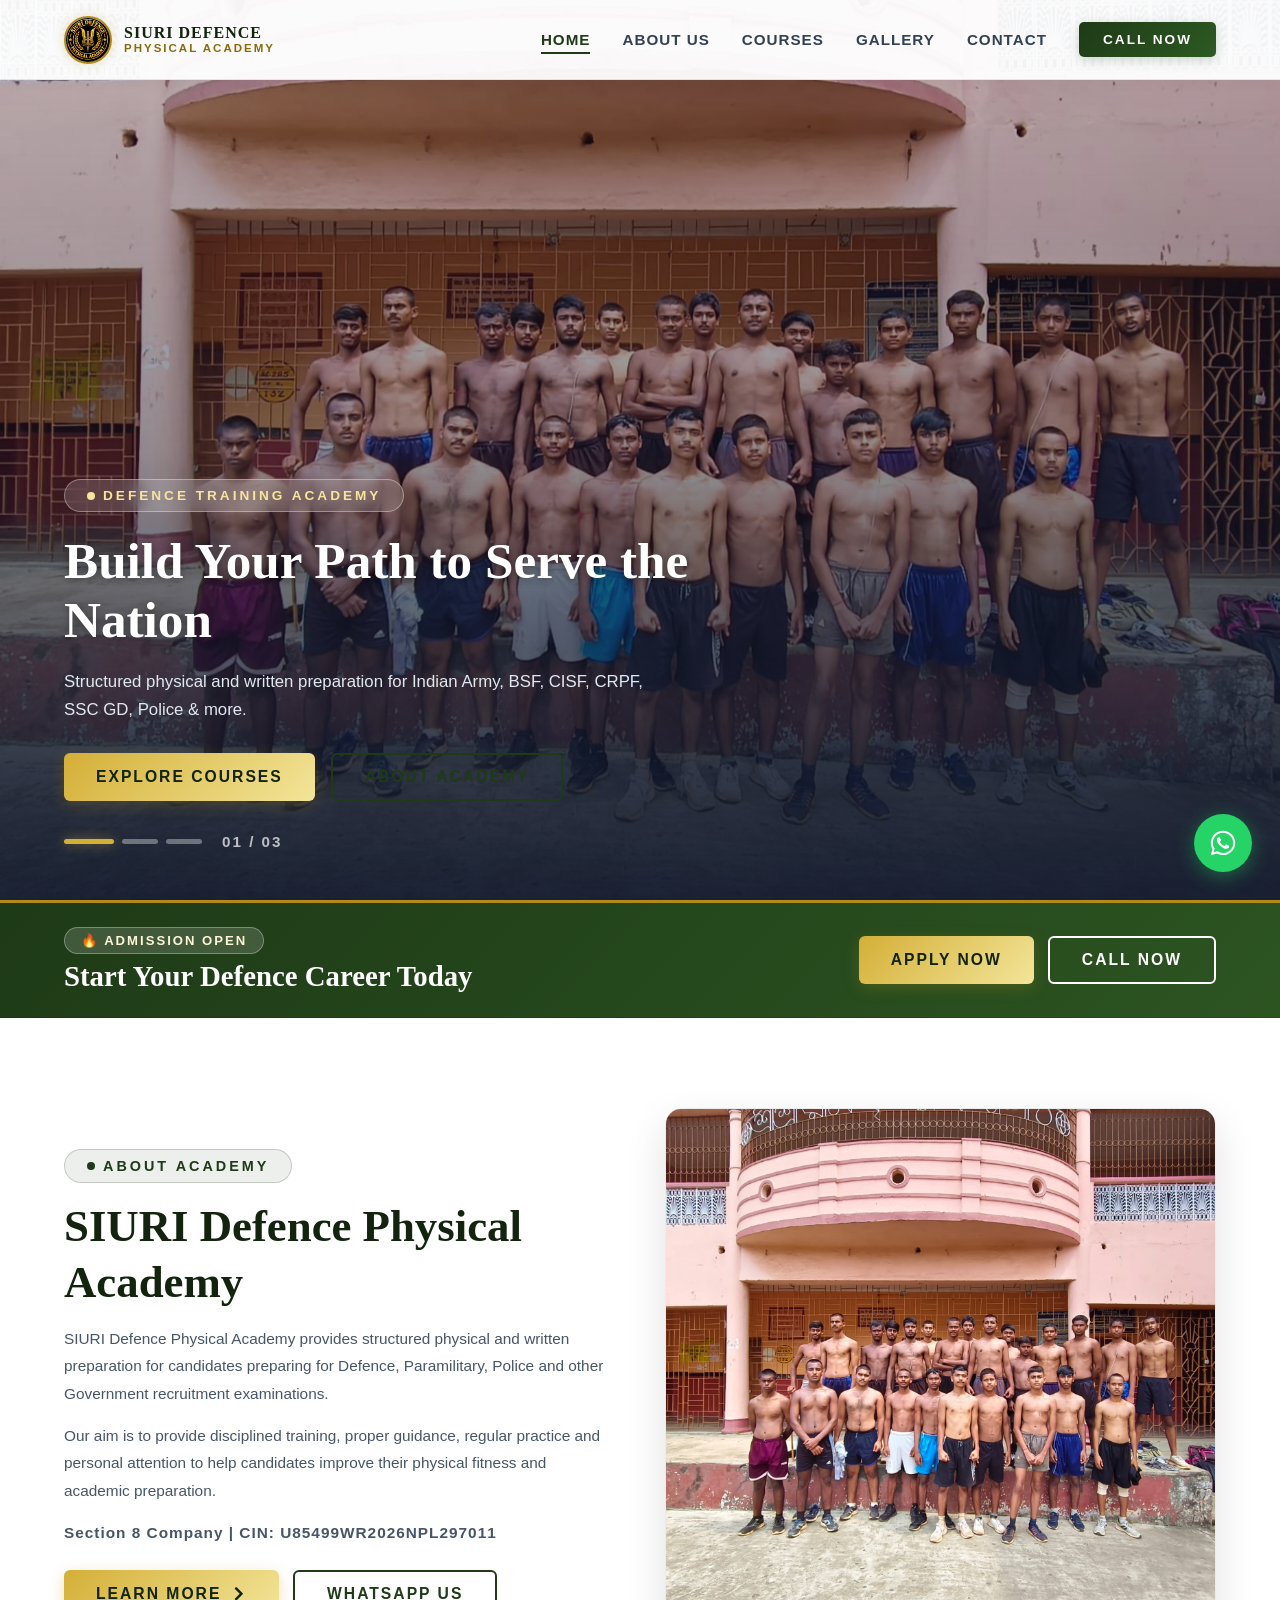
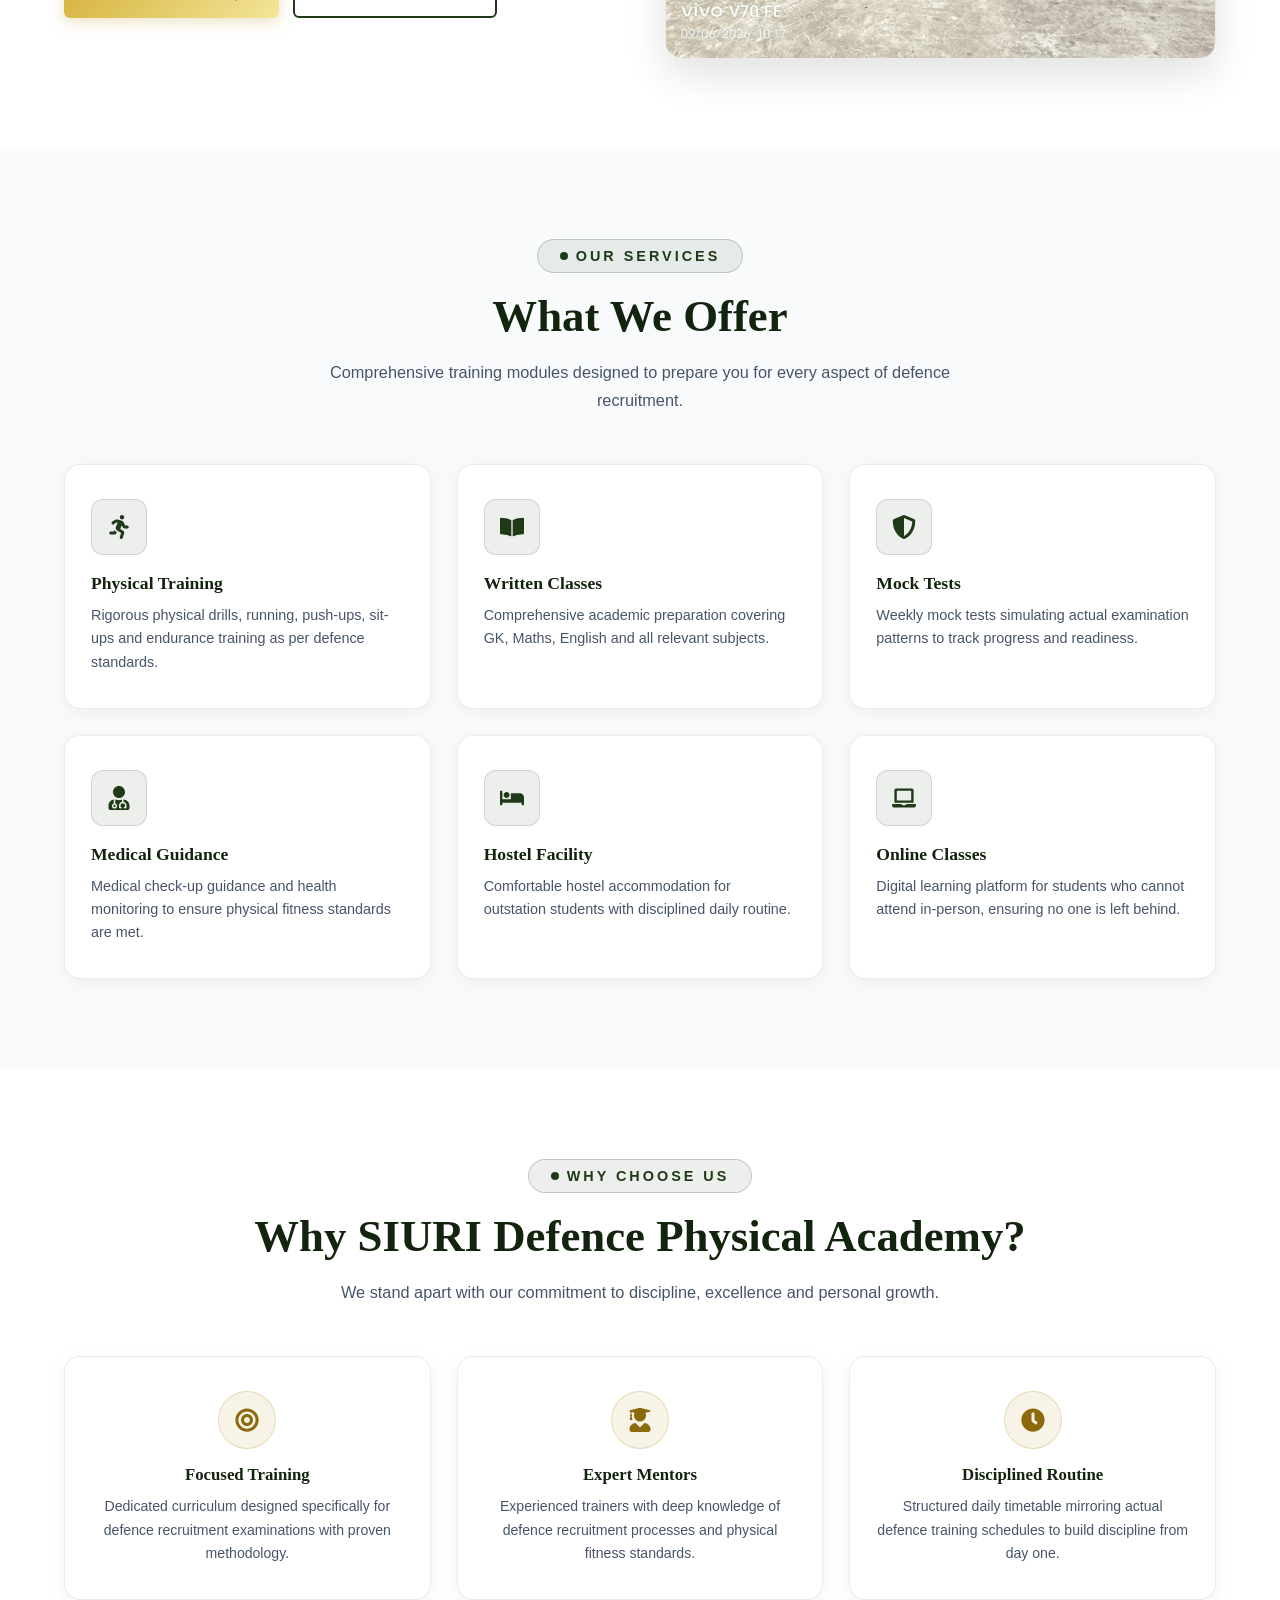
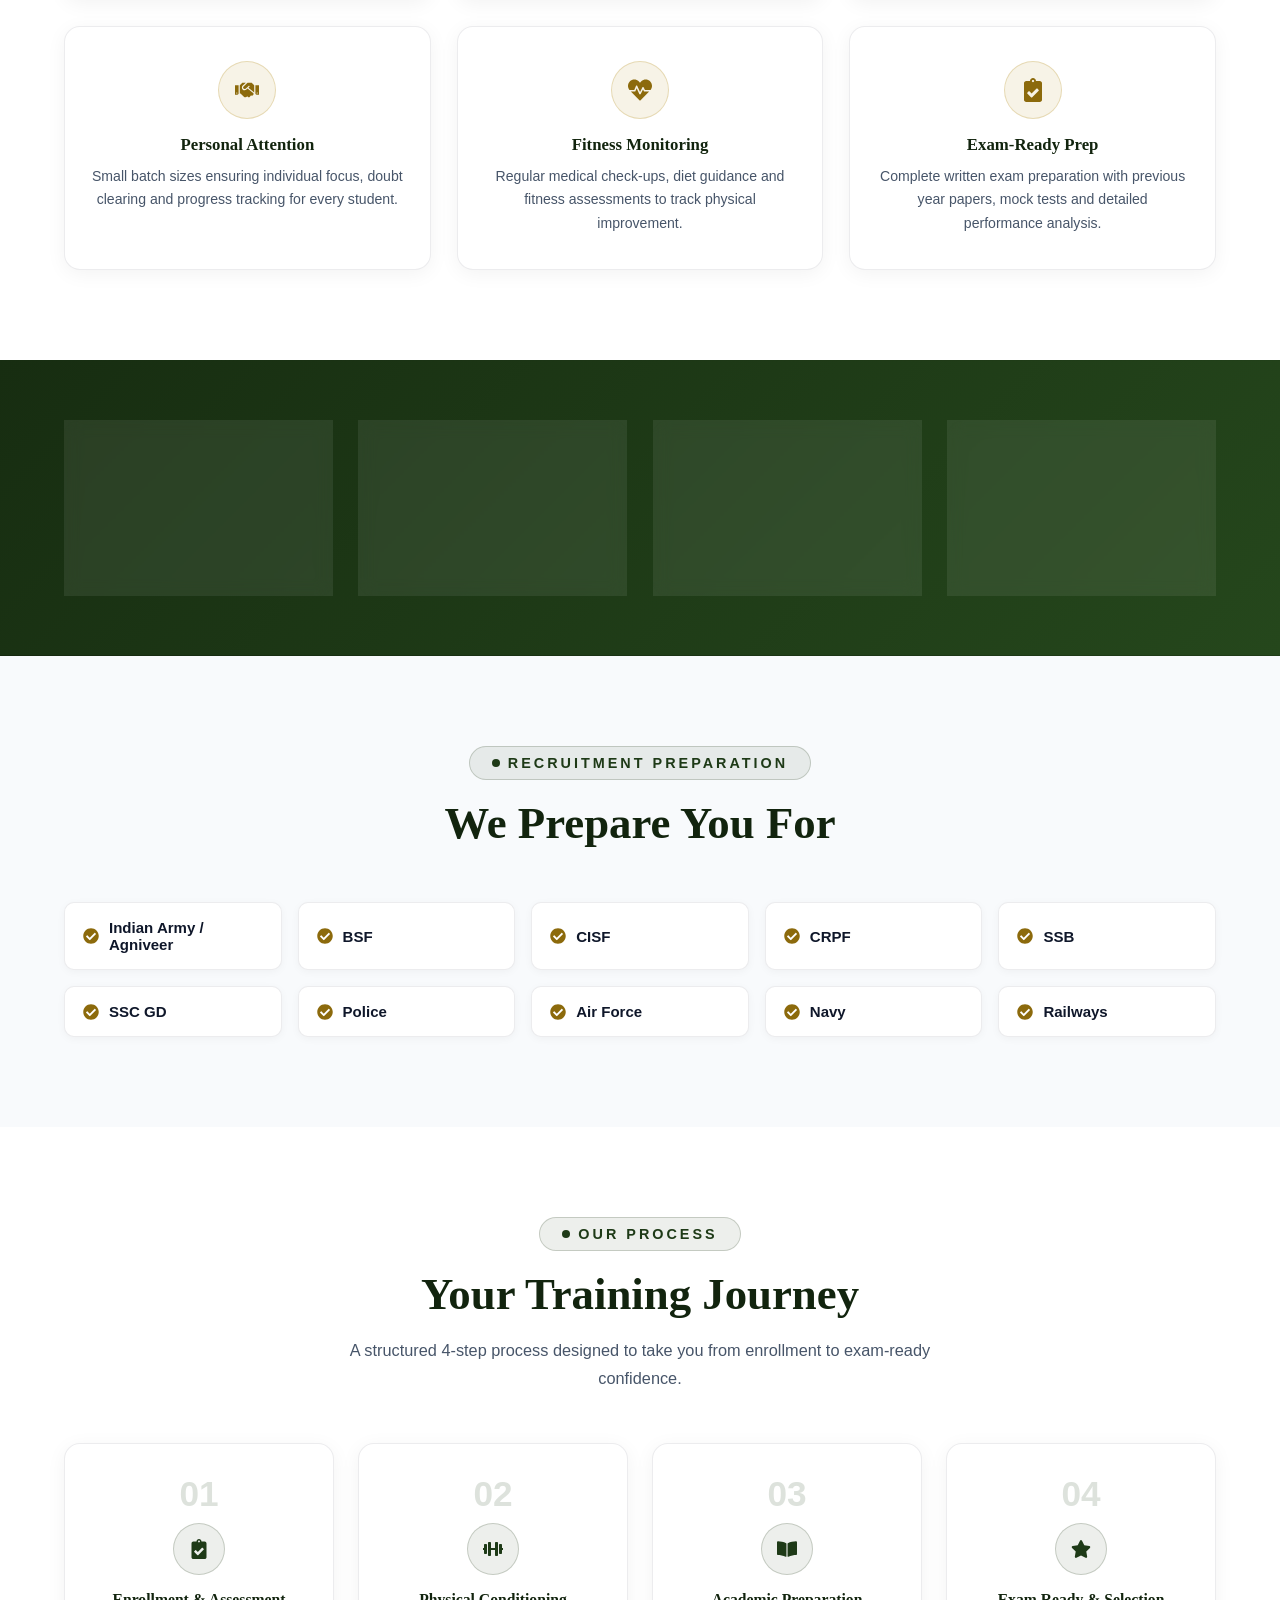
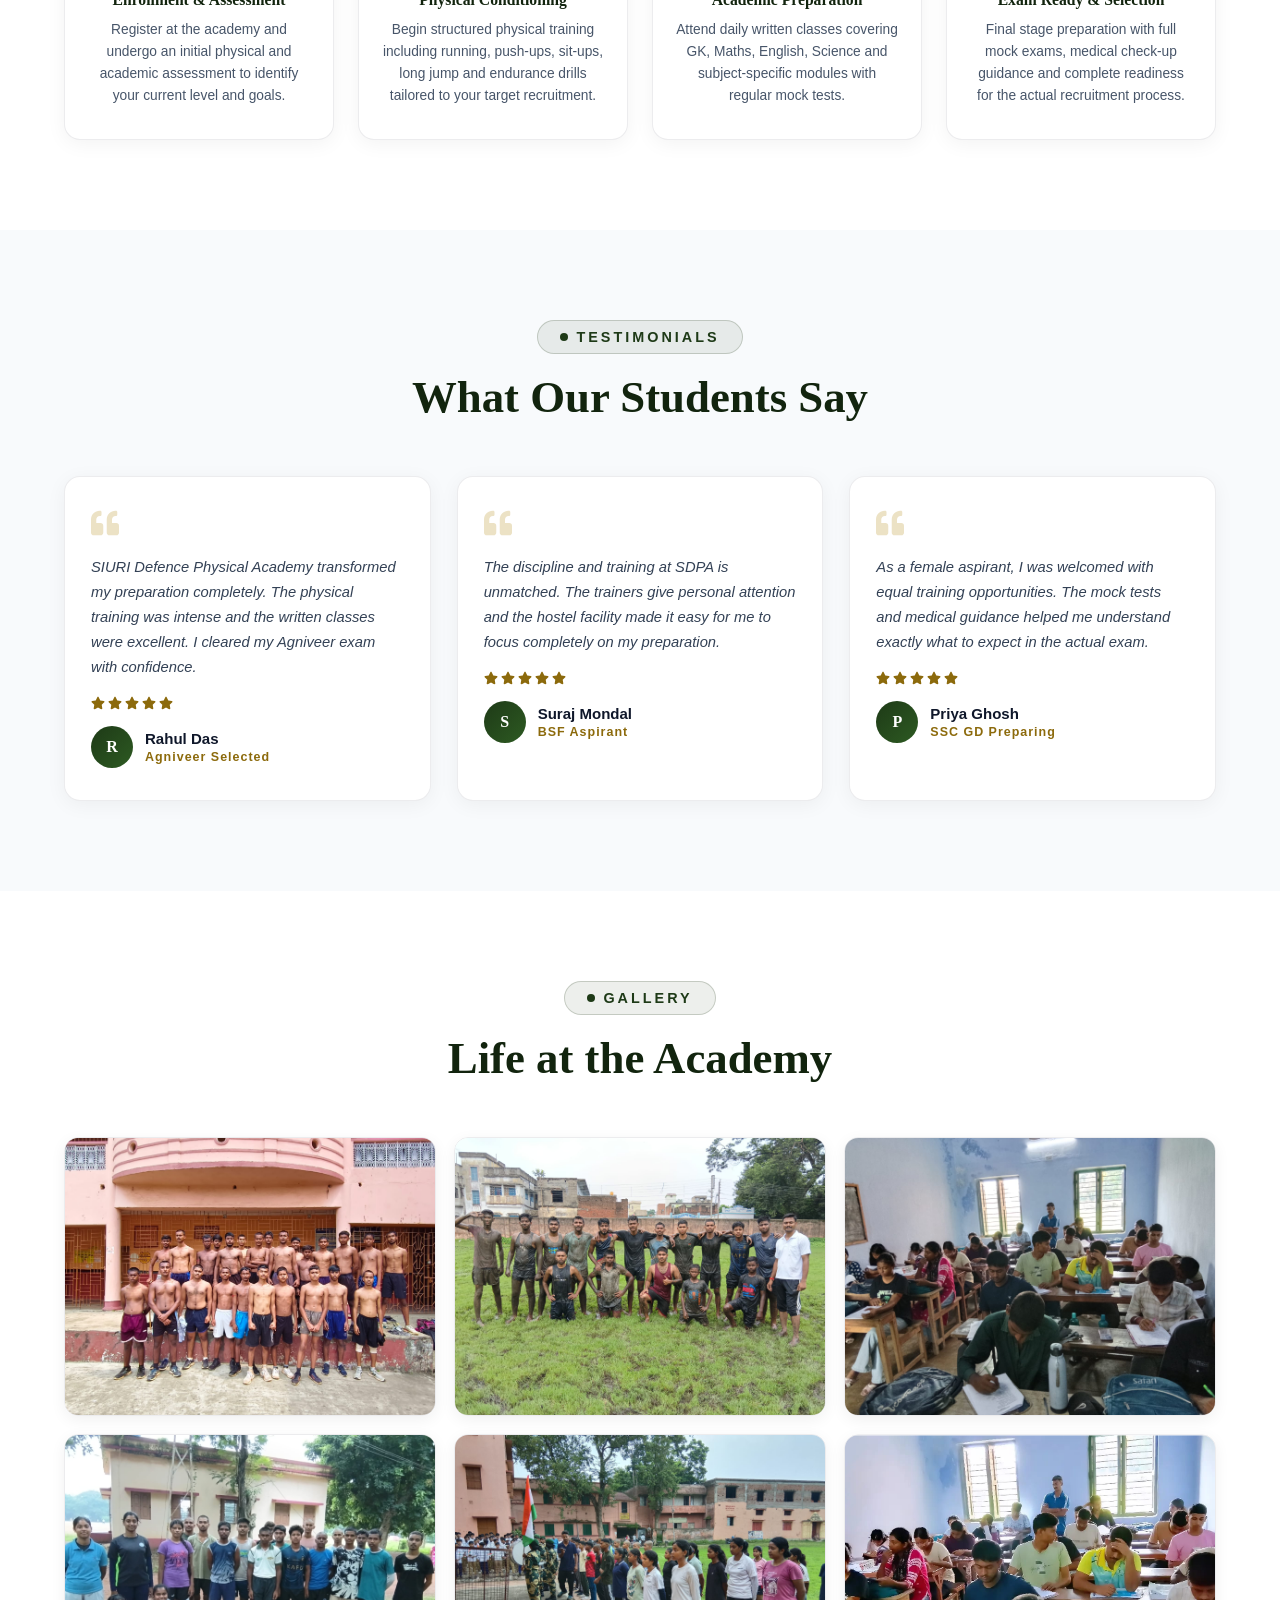
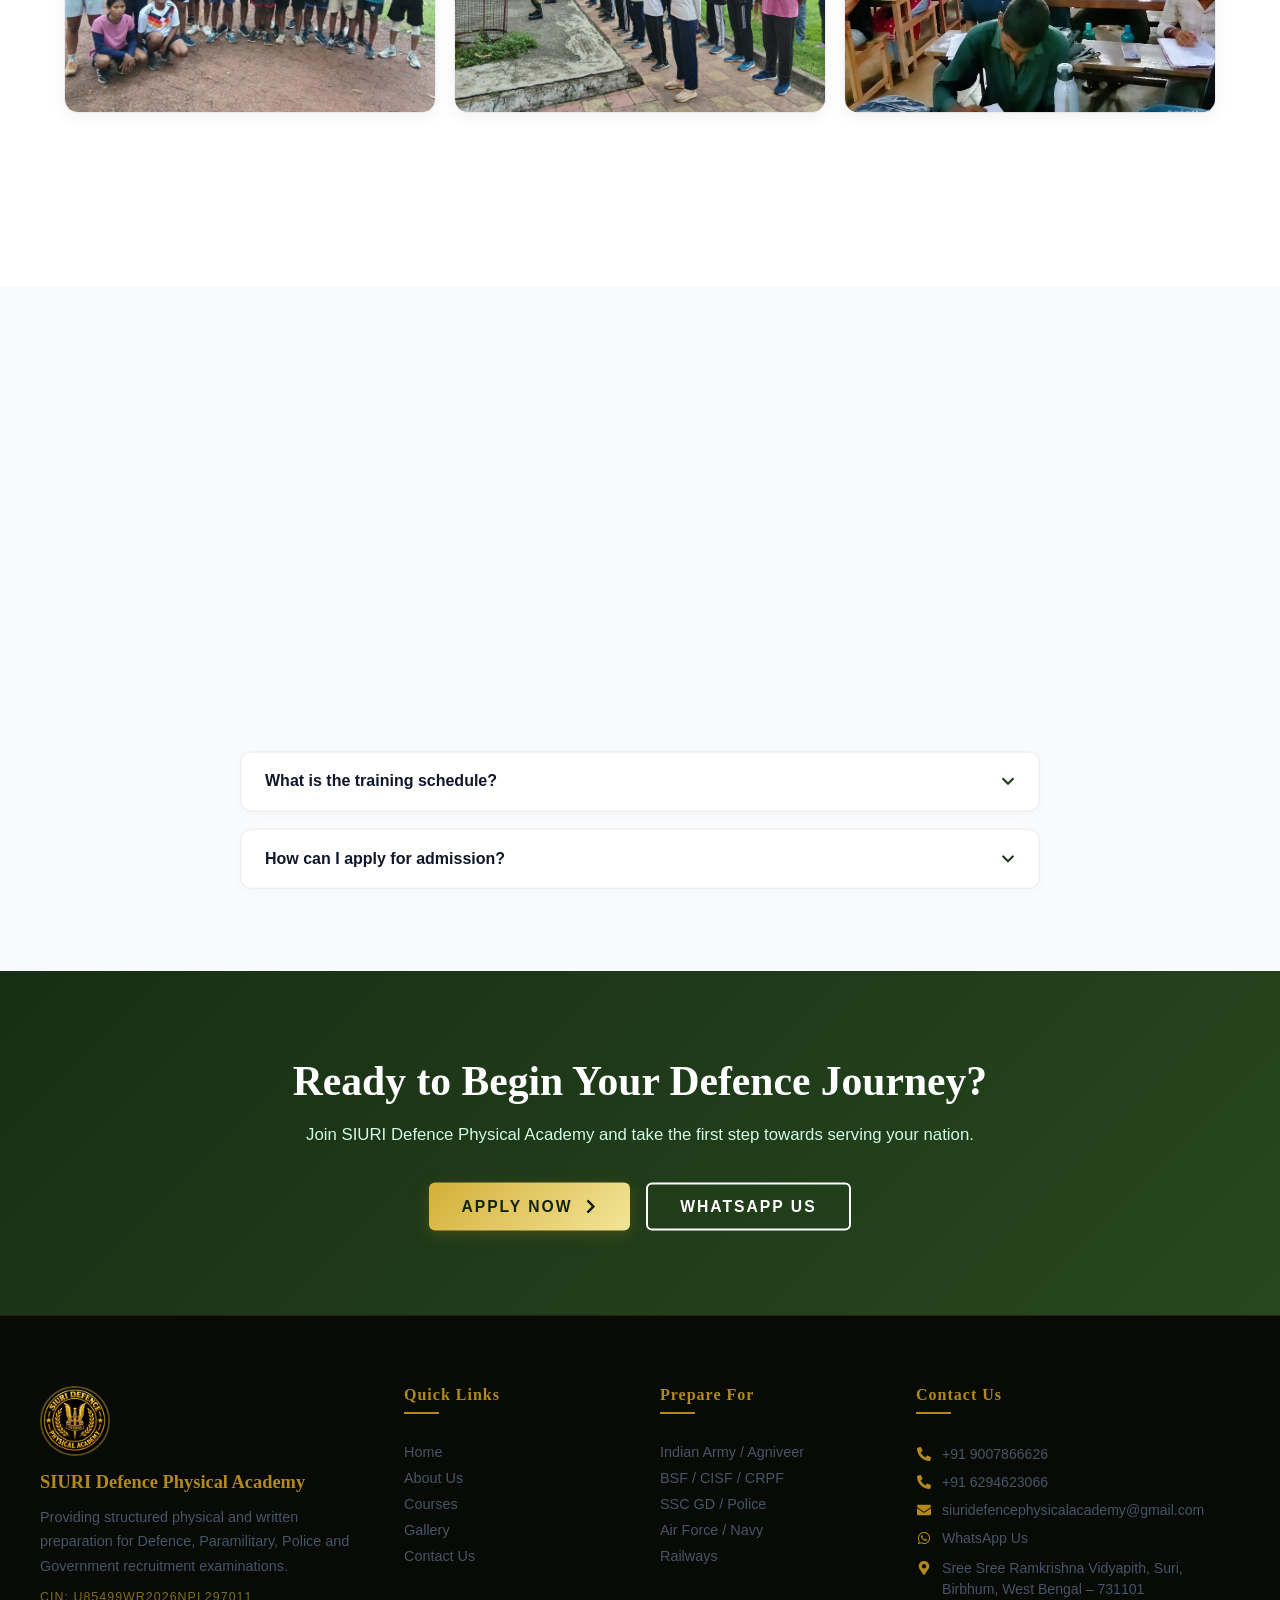
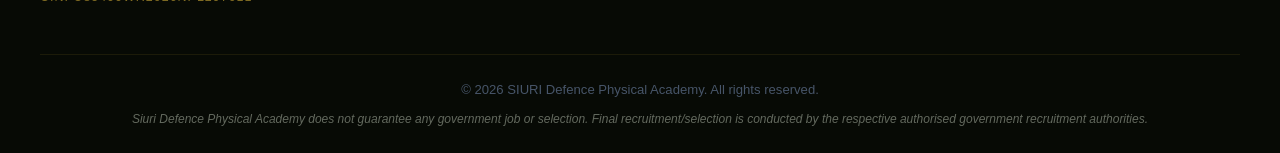
==== commit e55921be: "Add files via upload" ====
--- a/index.html
+++ b/index.html
@@ -29,23 +29,41 @@
     <meta name="geo.position" content="23.9133;87.5286" />
     <meta name="ICBM" content="23.9133, 87.5286" />
 
-    <!-- ===== OPEN GRAPH (Social Share with Logo) ===== -->
+    <!-- ===== OPEN GRAPH (Social Share Thumbnail with Logo) ===== -->
     <meta property="og:type" content="website" />
     <meta property="og:site_name" content="SIURI Defence Physical Academy" />
     <meta property="og:title" content="SIURI Defence Physical Academy | Defence Training in Suri, Birbhum" />
     <meta property="og:description" content="Structured physical and written preparation for Defence, Paramilitary, Police & Government recruitment. Indian Army Agniveer, BSF, CISF, CRPF, SSC GD & more." />
     <meta property="og:url" content="https://siuridefencephysicalacademy.in/" />
-    <meta property="og:image" content="https://siuridefencephysicalacademy.in/images/logo.png" />
-    <meta property="og:image:width" content="1024" />
-    <meta property="og:image:height" content="1024" />
+    
+    <!-- Primary 1200x630 Social Banner with Logo (134 KB - guaranteed under WhatsApp 300KB limit) -->
+    <meta property="og:image" content="https://siuridefencephysicalacademy.in/images/og-share.jpg" />
+    <meta property="og:image:secure_url" content="https://siuridefencephysicalacademy.in/images/og-share.jpg" />
+    <meta property="og:image:type" content="image/jpeg" />
+    <meta property="og:image:width" content="1200" />
+    <meta property="og:image:height" content="630" />
     <meta property="og:image:alt" content="SIURI Defence Physical Academy Logo" />
+
+    <!-- Square 600x600 Logo Thumbnail for WhatsApp Mobile (97 KB) -->
+    <meta property="og:image" content="https://siuridefencephysicalacademy.in/images/og-thumb.jpg" />
+    <meta property="og:image:secure_url" content="https://siuridefencephysicalacademy.in/images/og-thumb.jpg" />
+    <meta property="og:image:type" content="image/jpeg" />
+    <meta property="og:image:width" content="600" />
+    <meta property="og:image:height" content="600" />
+    <meta property="og:image:alt" content="SIURI Defence Physical Academy Logo" />
+
+    <!-- WhatsApp & Social Legacy Crawler Fallbacks -->
+    <meta itemprop="image" content="https://siuridefencephysicalacademy.in/images/og-thumb.jpg" />
+    <link rel="image_src" href="https://siuridefencephysicalacademy.in/images/og-thumb.jpg" />
+    <meta name="thumbnail" content="https://siuridefencephysicalacademy.in/images/og-thumb.jpg" />
+
     <meta property="og:locale" content="en_IN" />
 
     <!-- ===== TWITTER CARD (Social Share with Logo) ===== -->
     <meta name="twitter:card" content="summary_large_image" />
     <meta name="twitter:title" content="SIURI Defence Physical Academy | Defence Training in Suri, Birbhum" />
     <meta name="twitter:description" content="Structured physical and written preparation for Defence, Paramilitary, Police & Government recruitment examinations." />
-    <meta name="twitter:image" content="https://siuridefencephysicalacademy.in/images/logo.png" />
+    <meta name="twitter:image" content="https://siuridefencephysicalacademy.in/images/og-share.jpg" />
     <meta name="twitter:image:alt" content="SIURI Defence Physical Academy Logo" />
 
     <!-- ===== FAVICON ===== -->
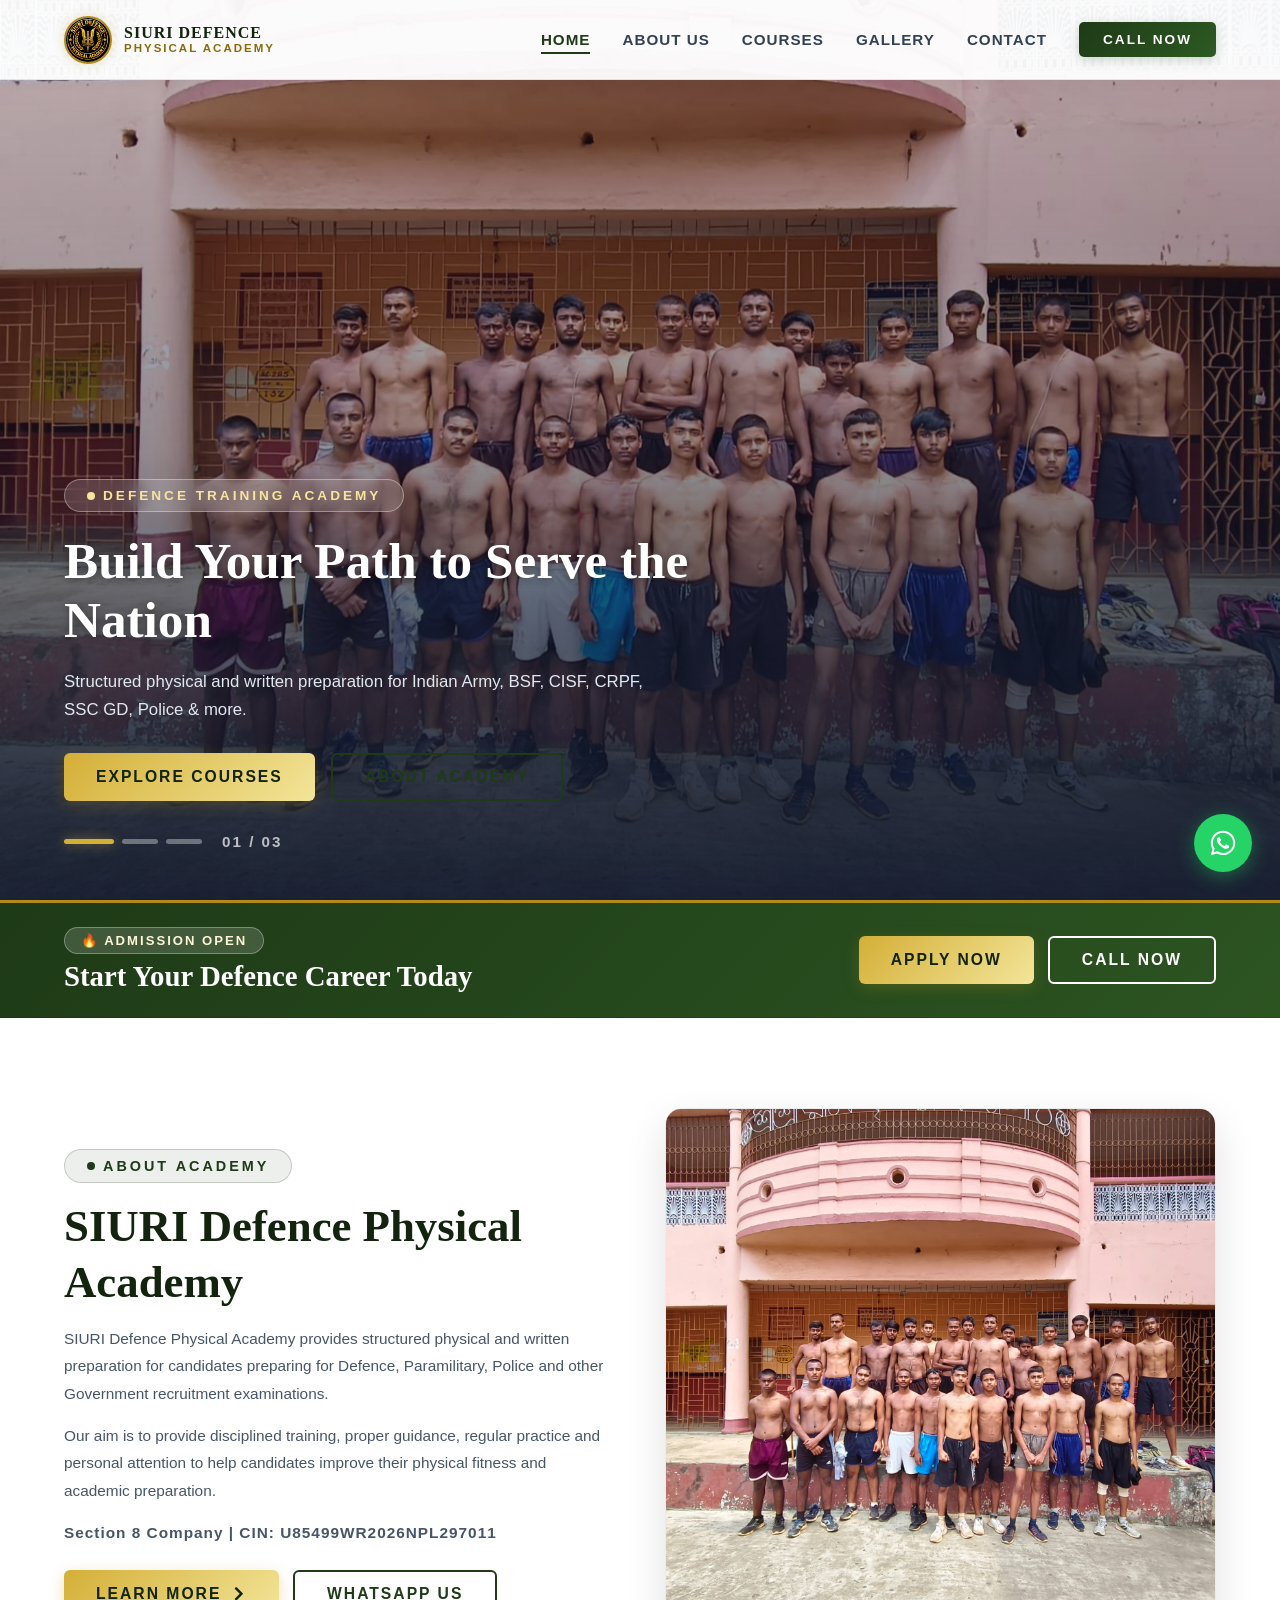
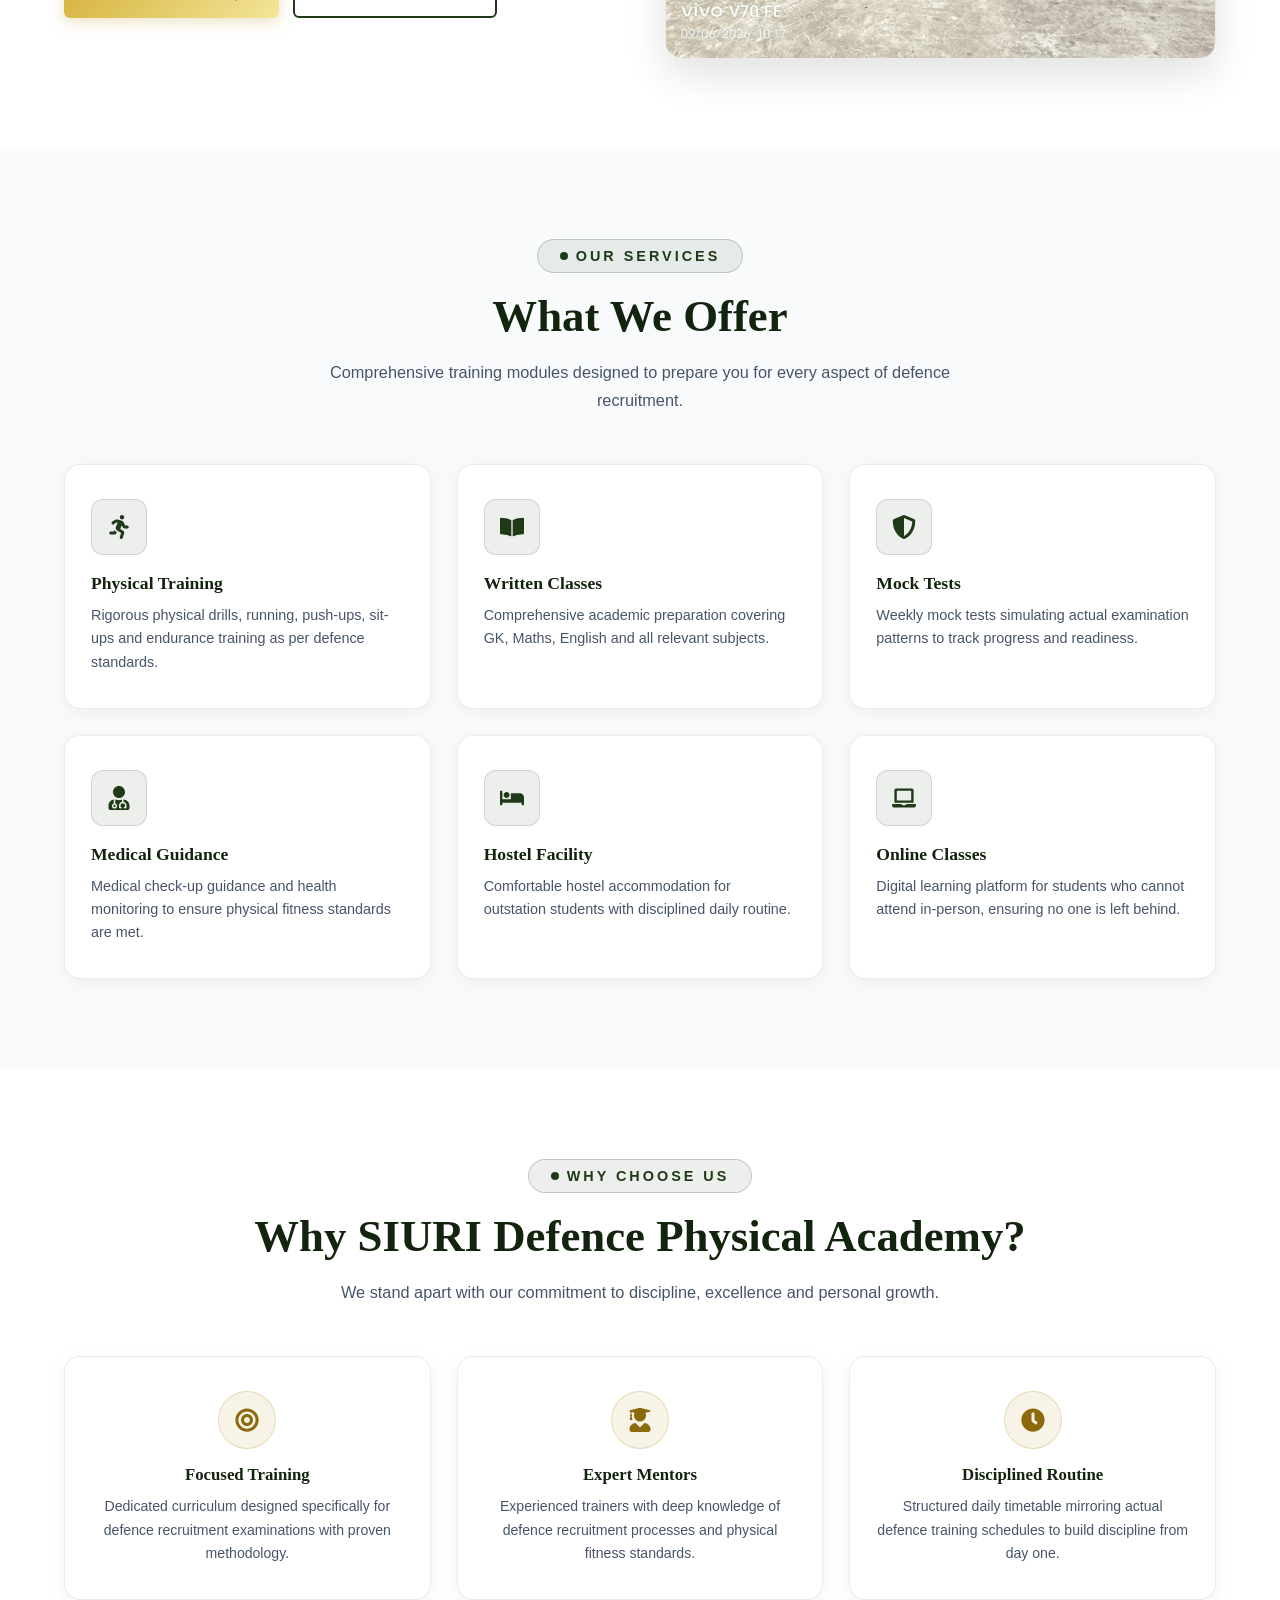
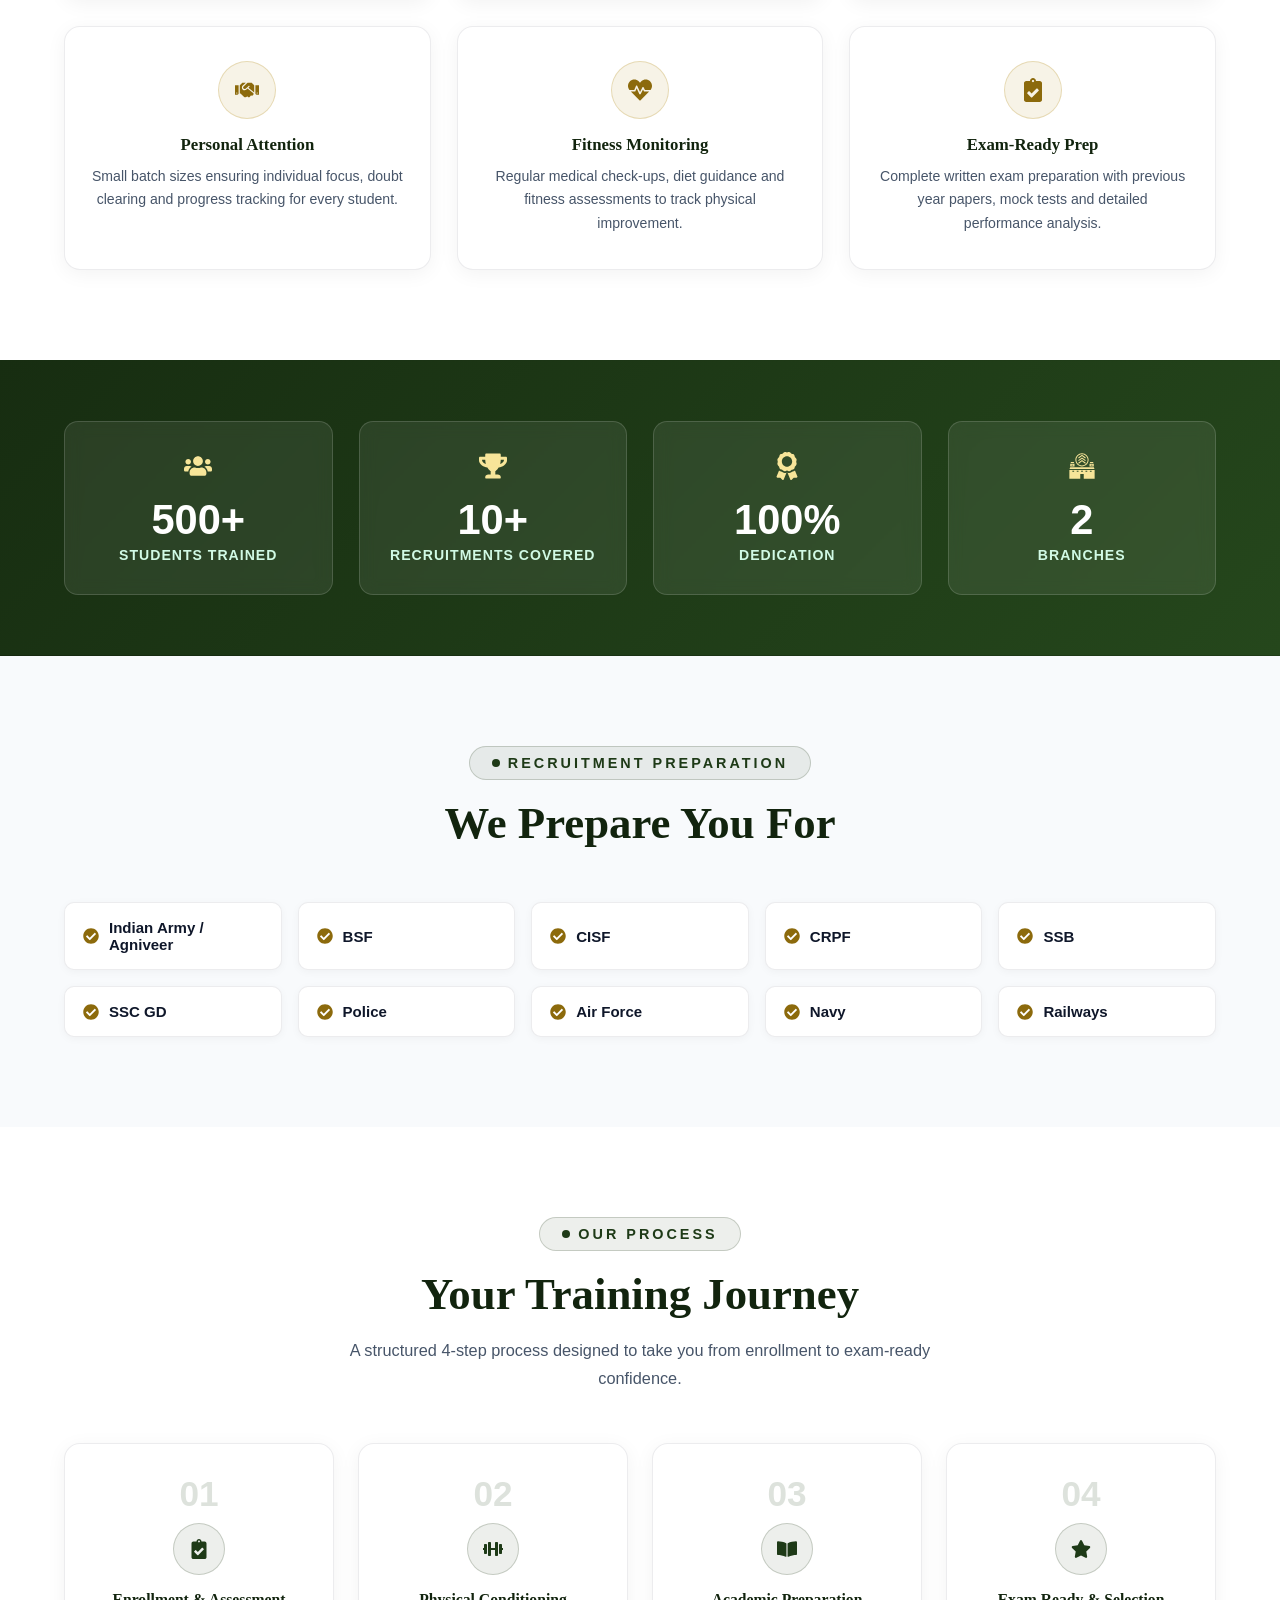
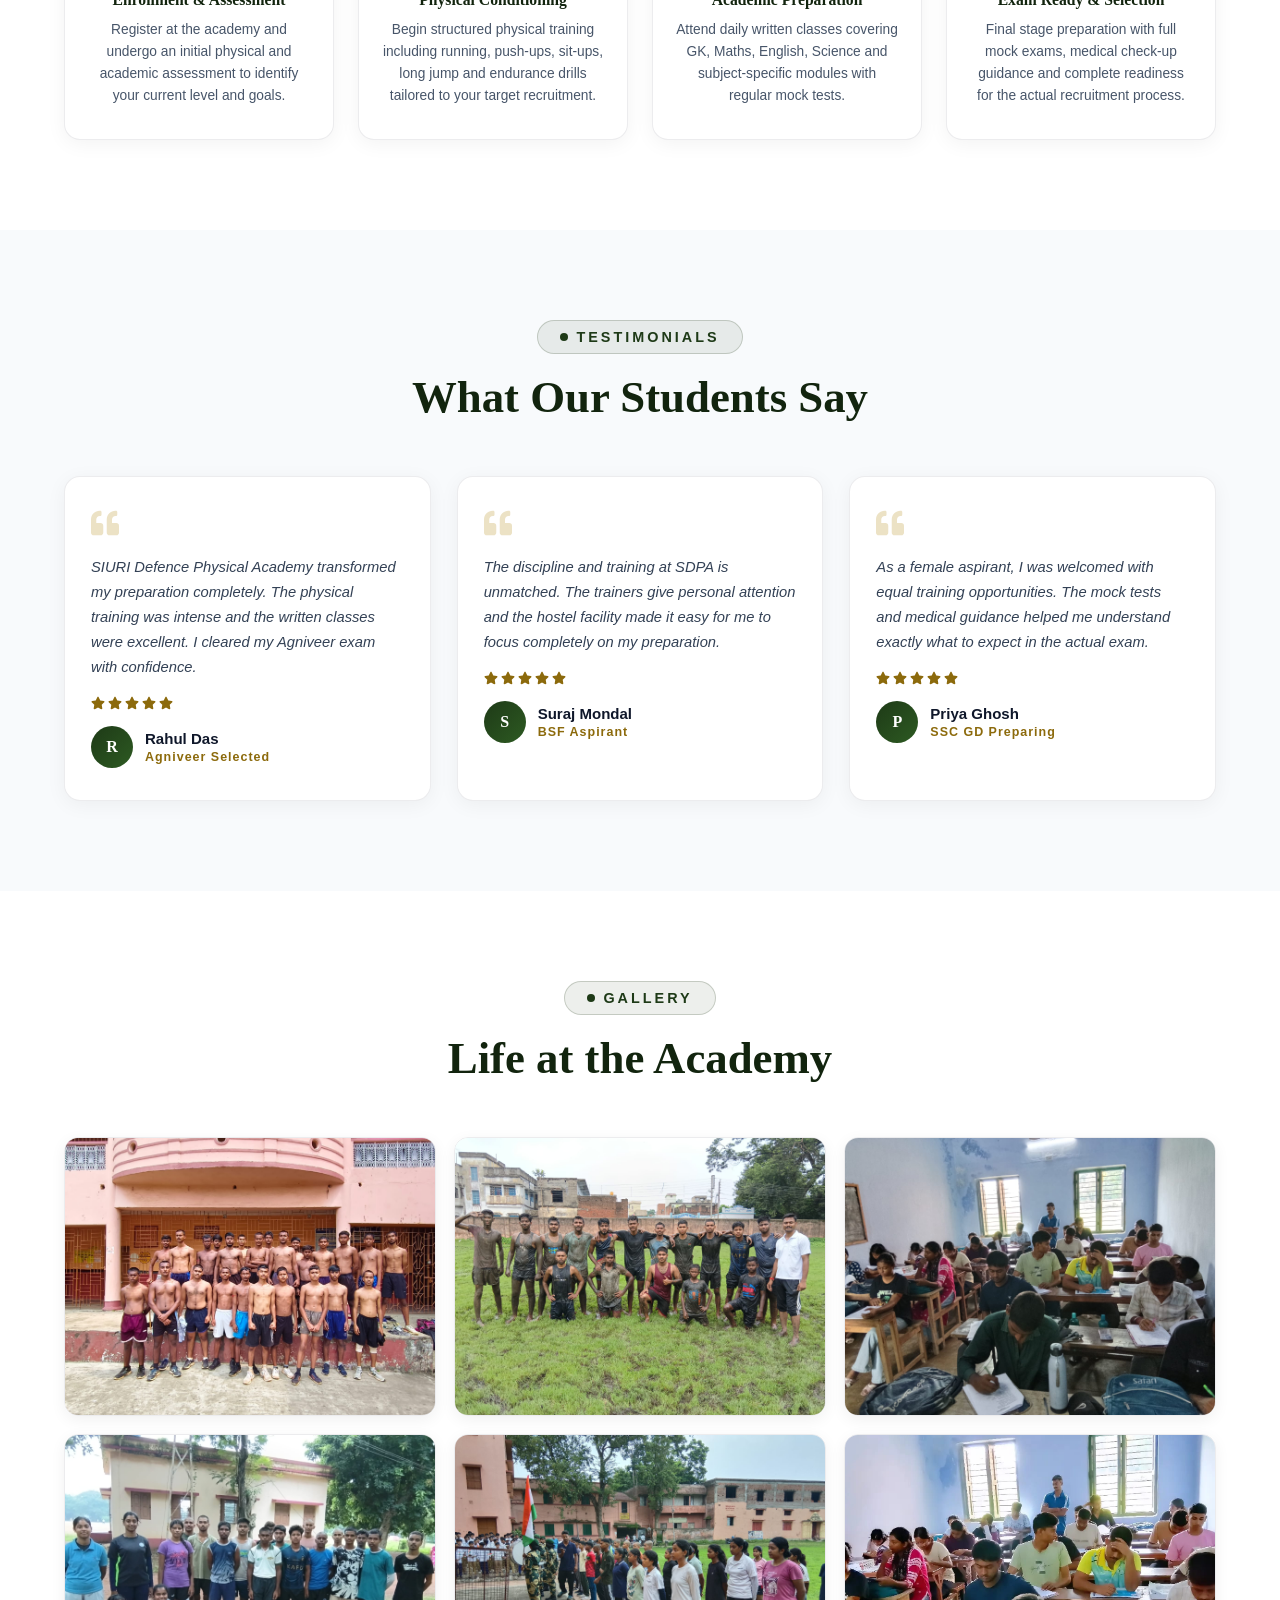
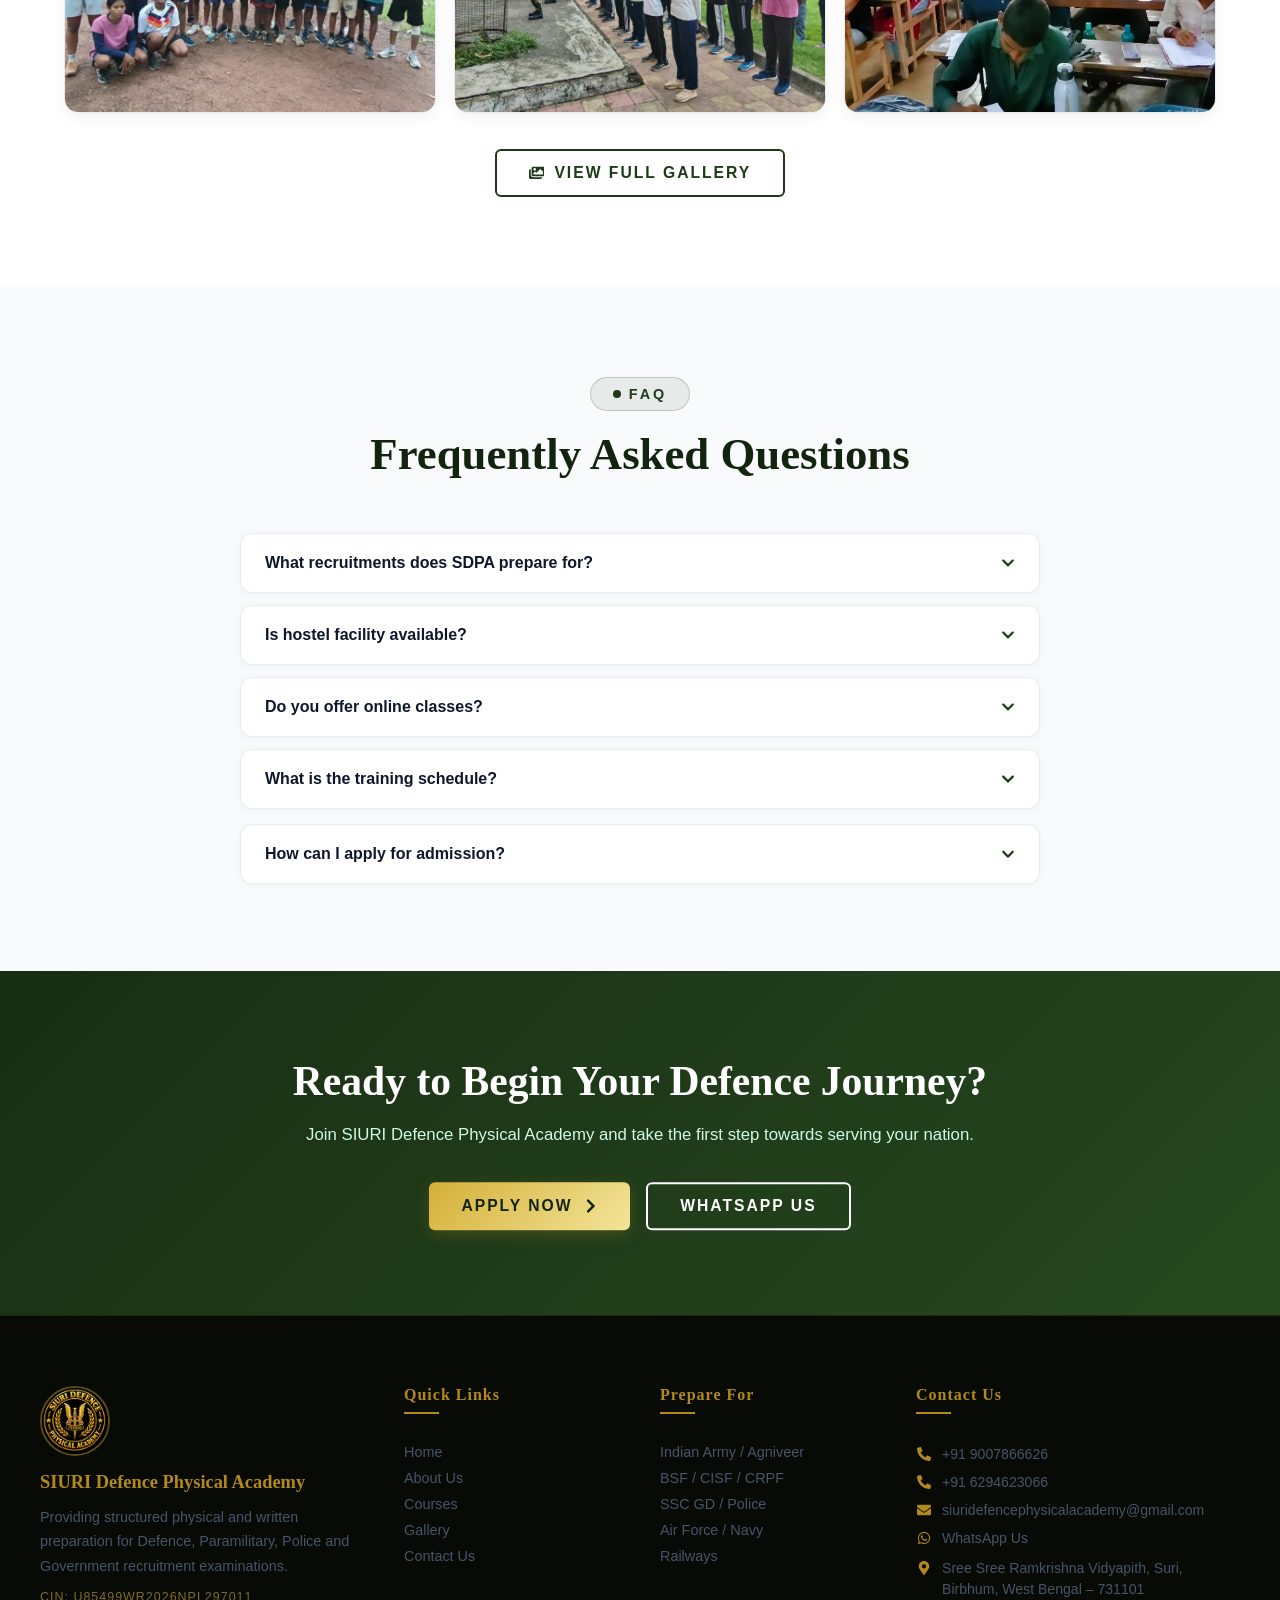
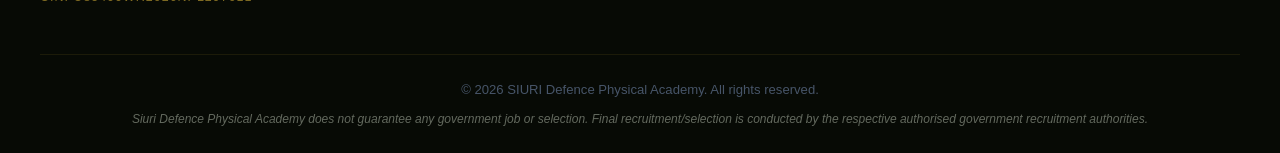
==== commit d8067d40: "Add files via upload" ====
--- a/index.html
+++ b/index.html
@@ -69,7 +69,13 @@
     <!-- ===== FAVICON ===== -->
     <link rel="icon" type="image/png" href="./images/logo.png" />
     <link rel="apple-touch-icon" href="./images/logo.png" />
-    <link rel="manifest" href="./manifest.json" />
+    <script>
+      // Disable PWA installation prompt
+      window.addEventListener('beforeinstallprompt', function(e) {
+        e.preventDefault();
+        return false;
+      });
+    </script>
 
     <!-- ===== PRECONNECT & FONTS ===== -->
     <link rel="preconnect" href="https://fonts.googleapis.com" />
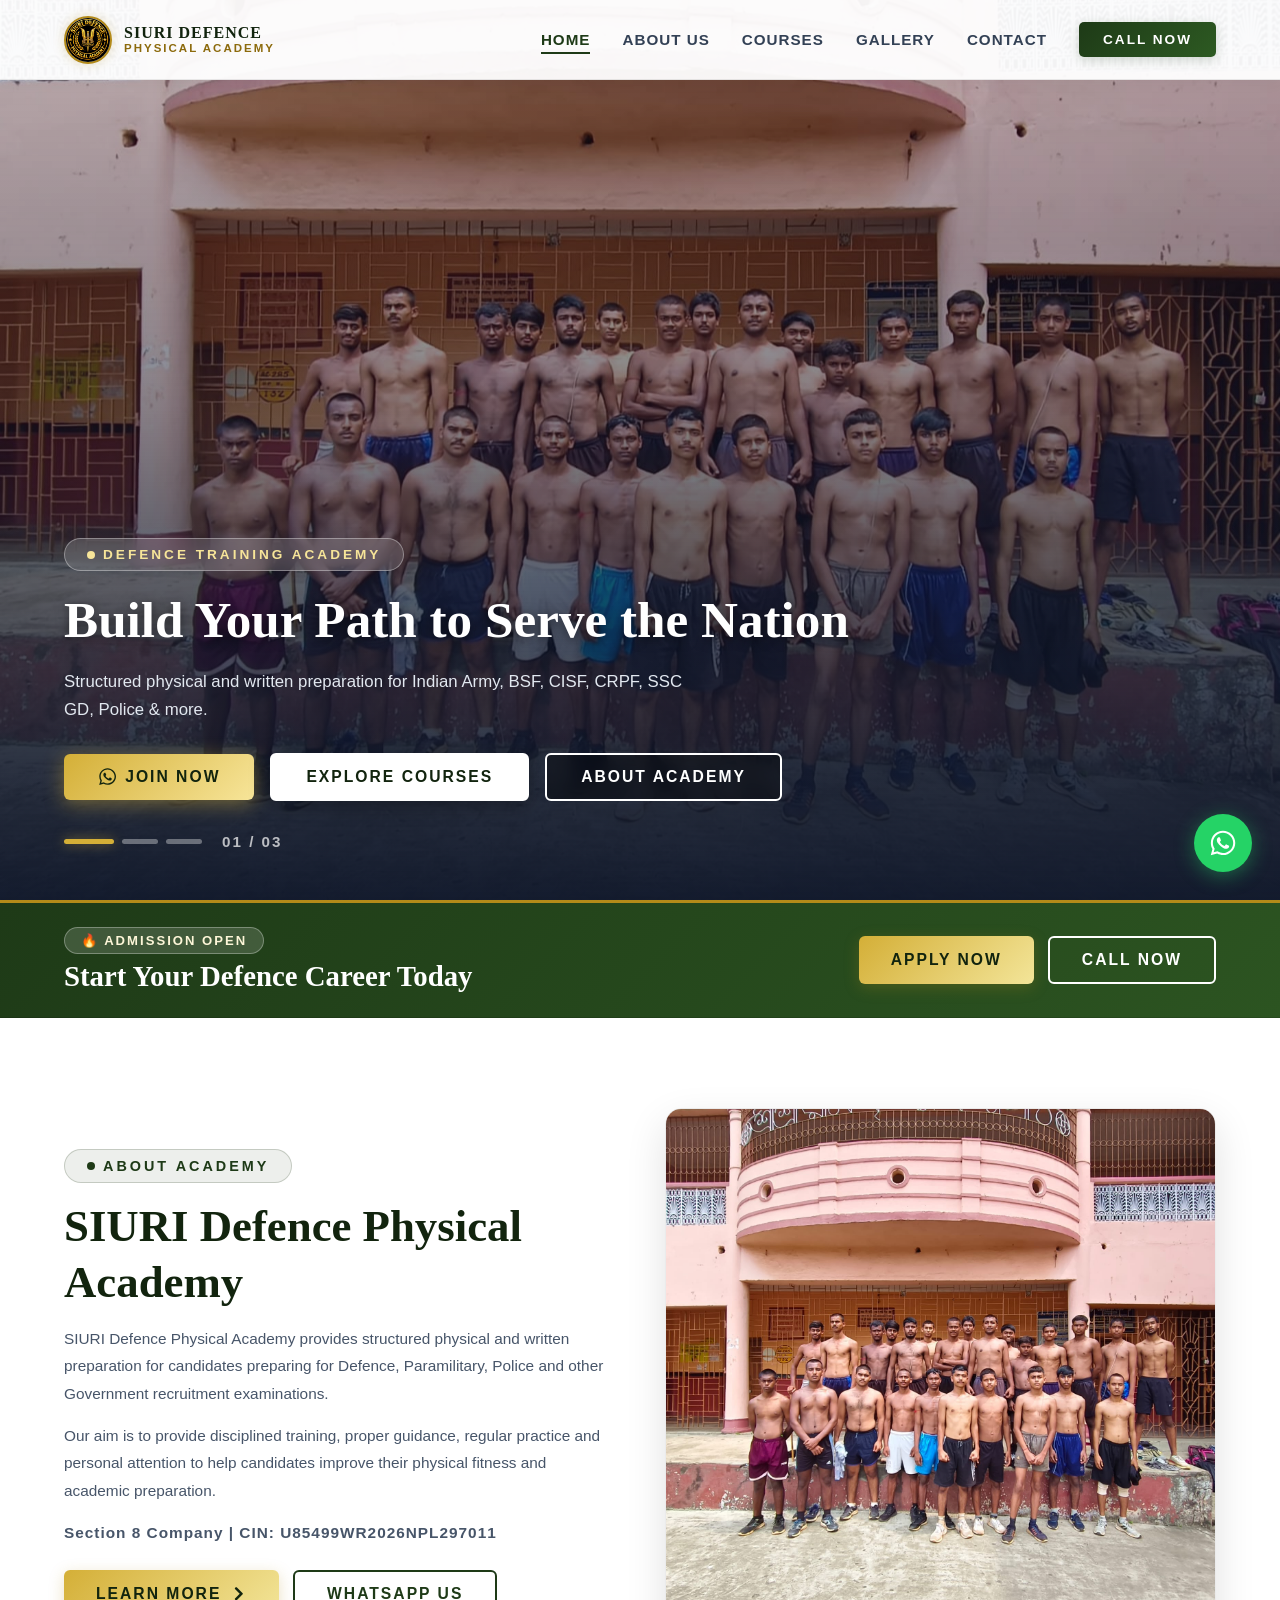
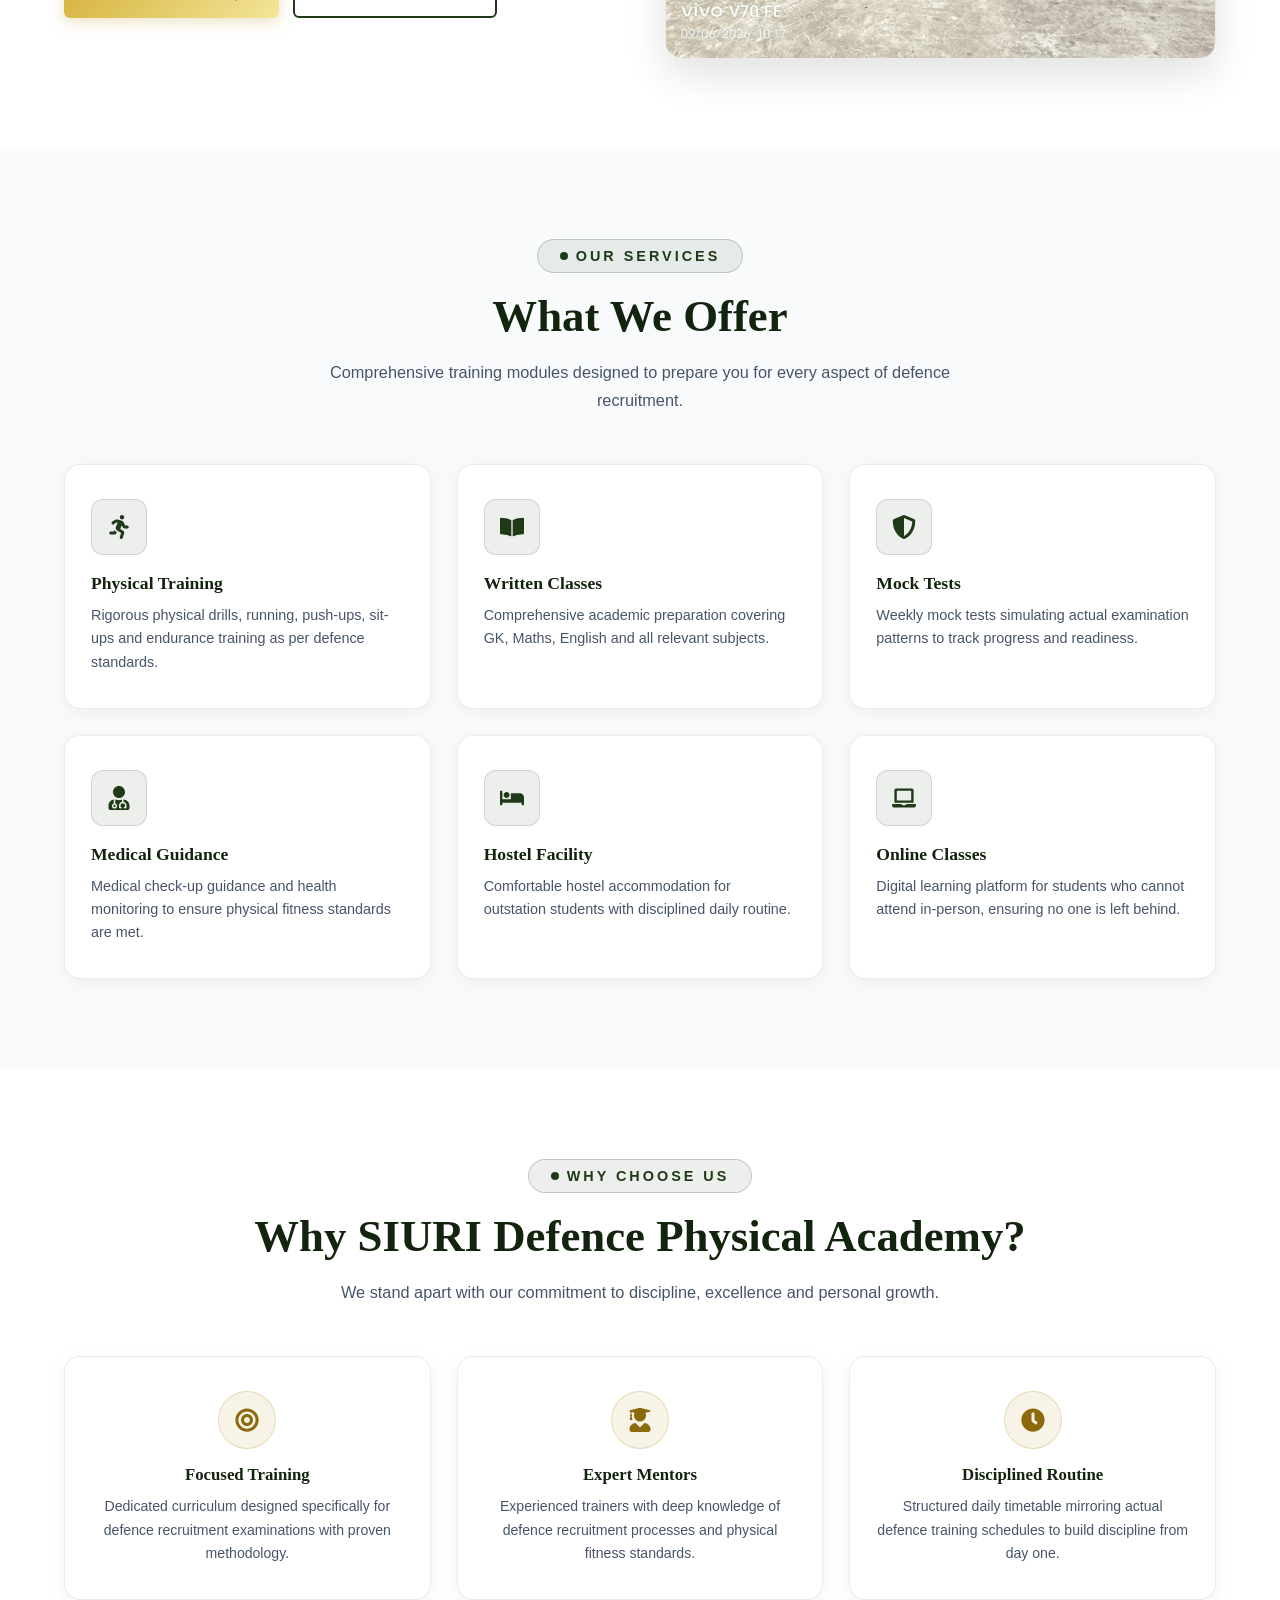
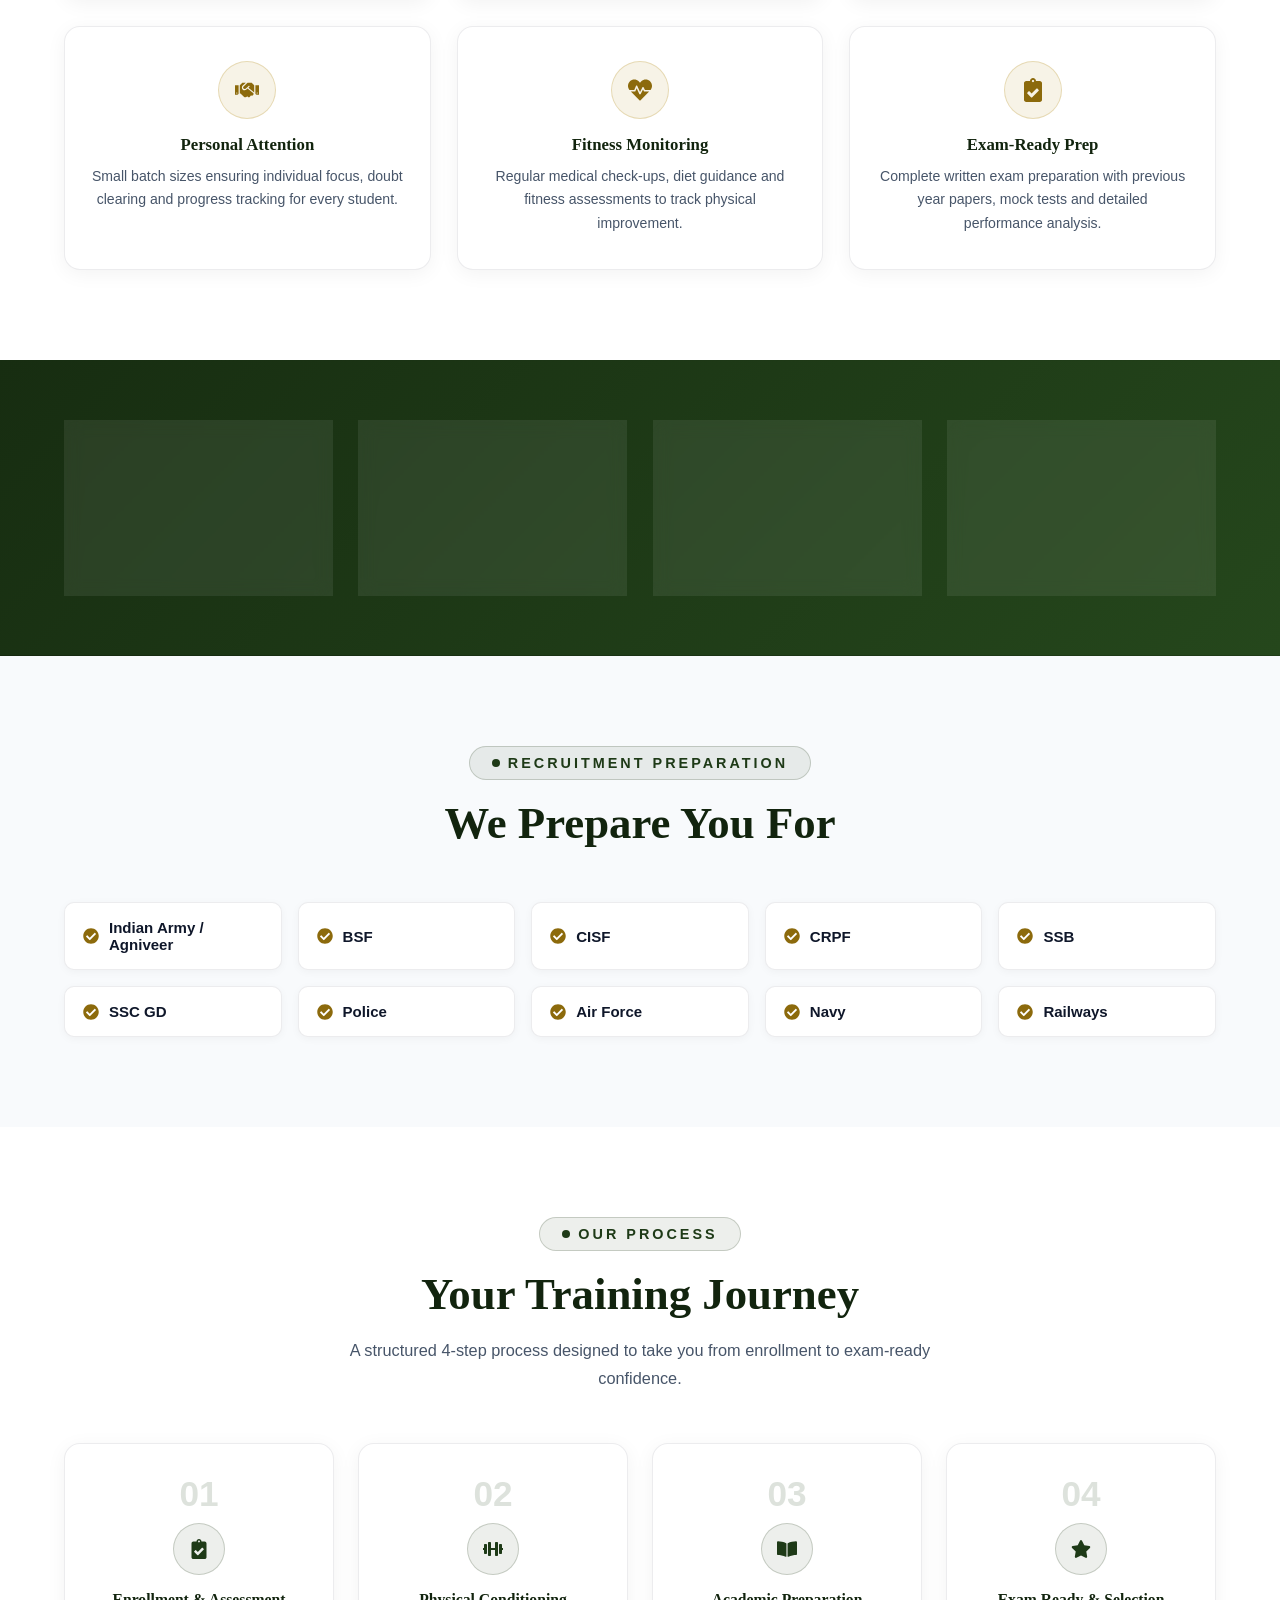
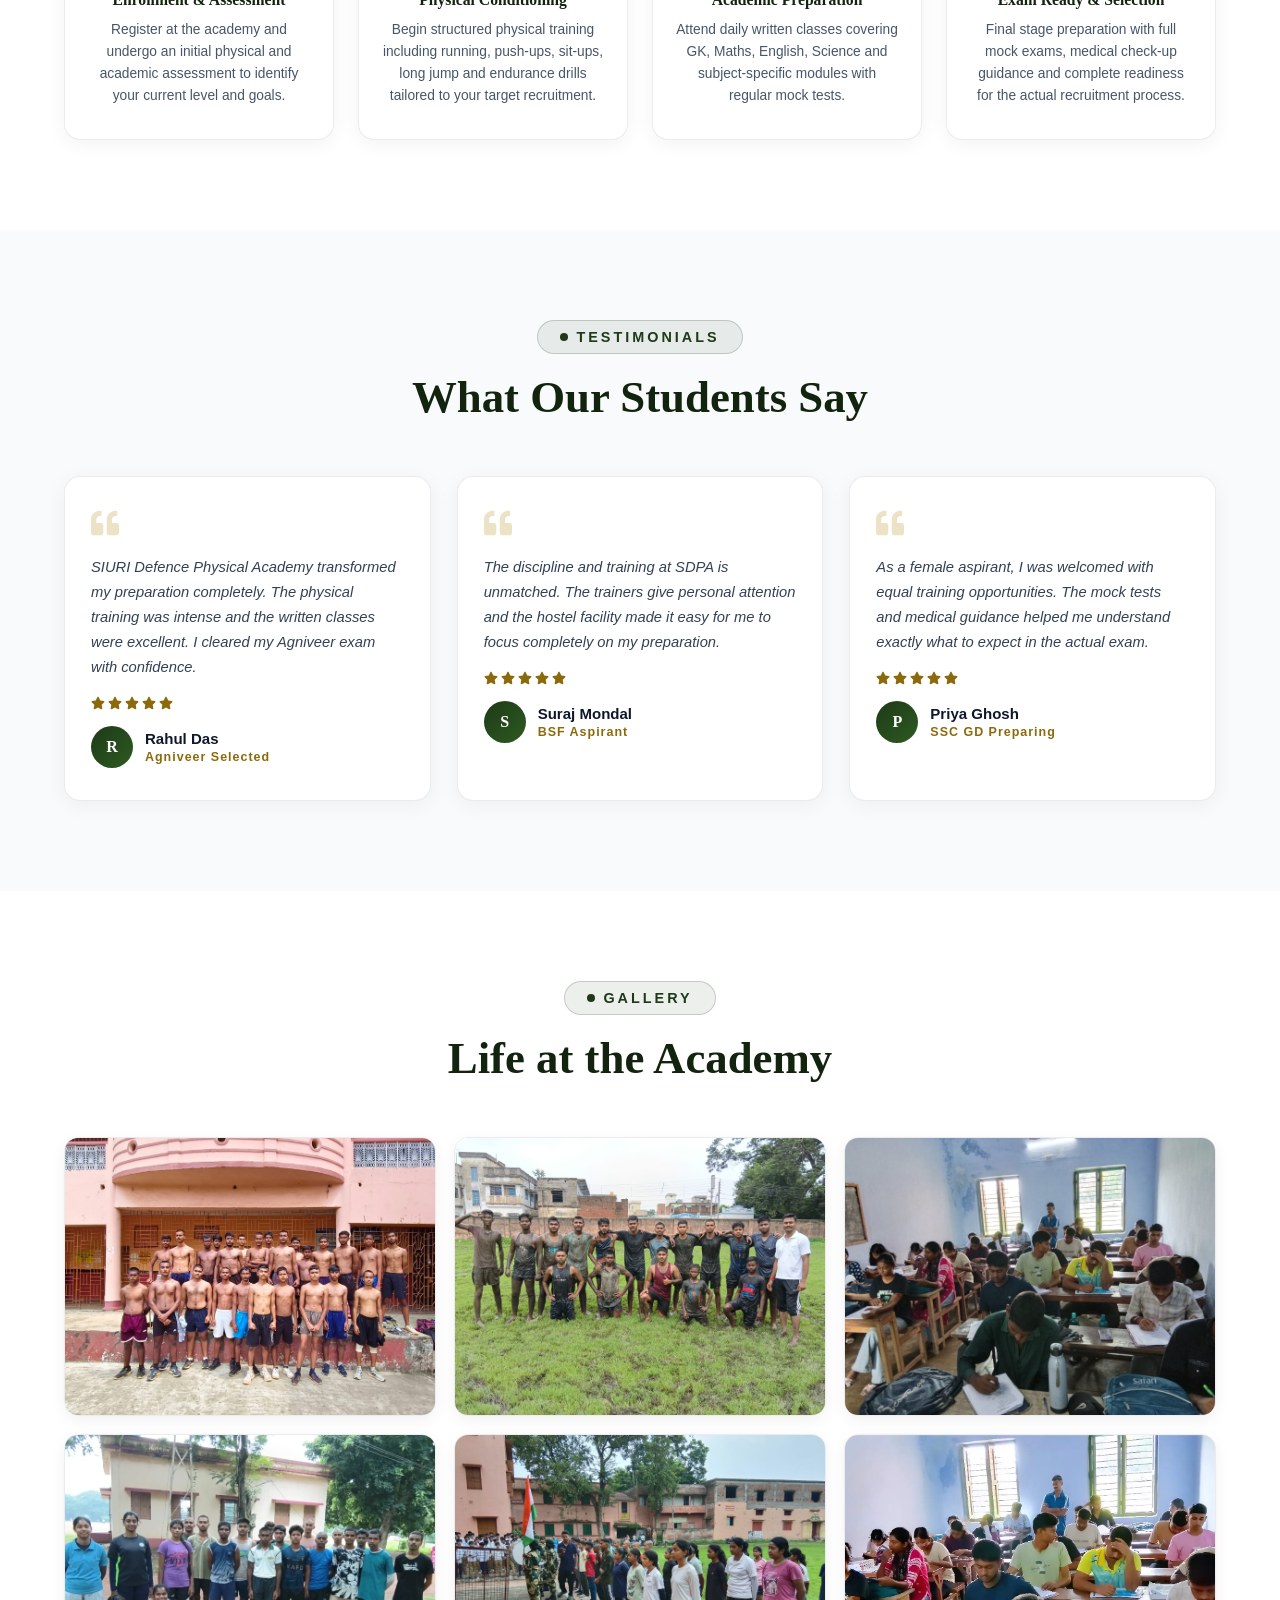
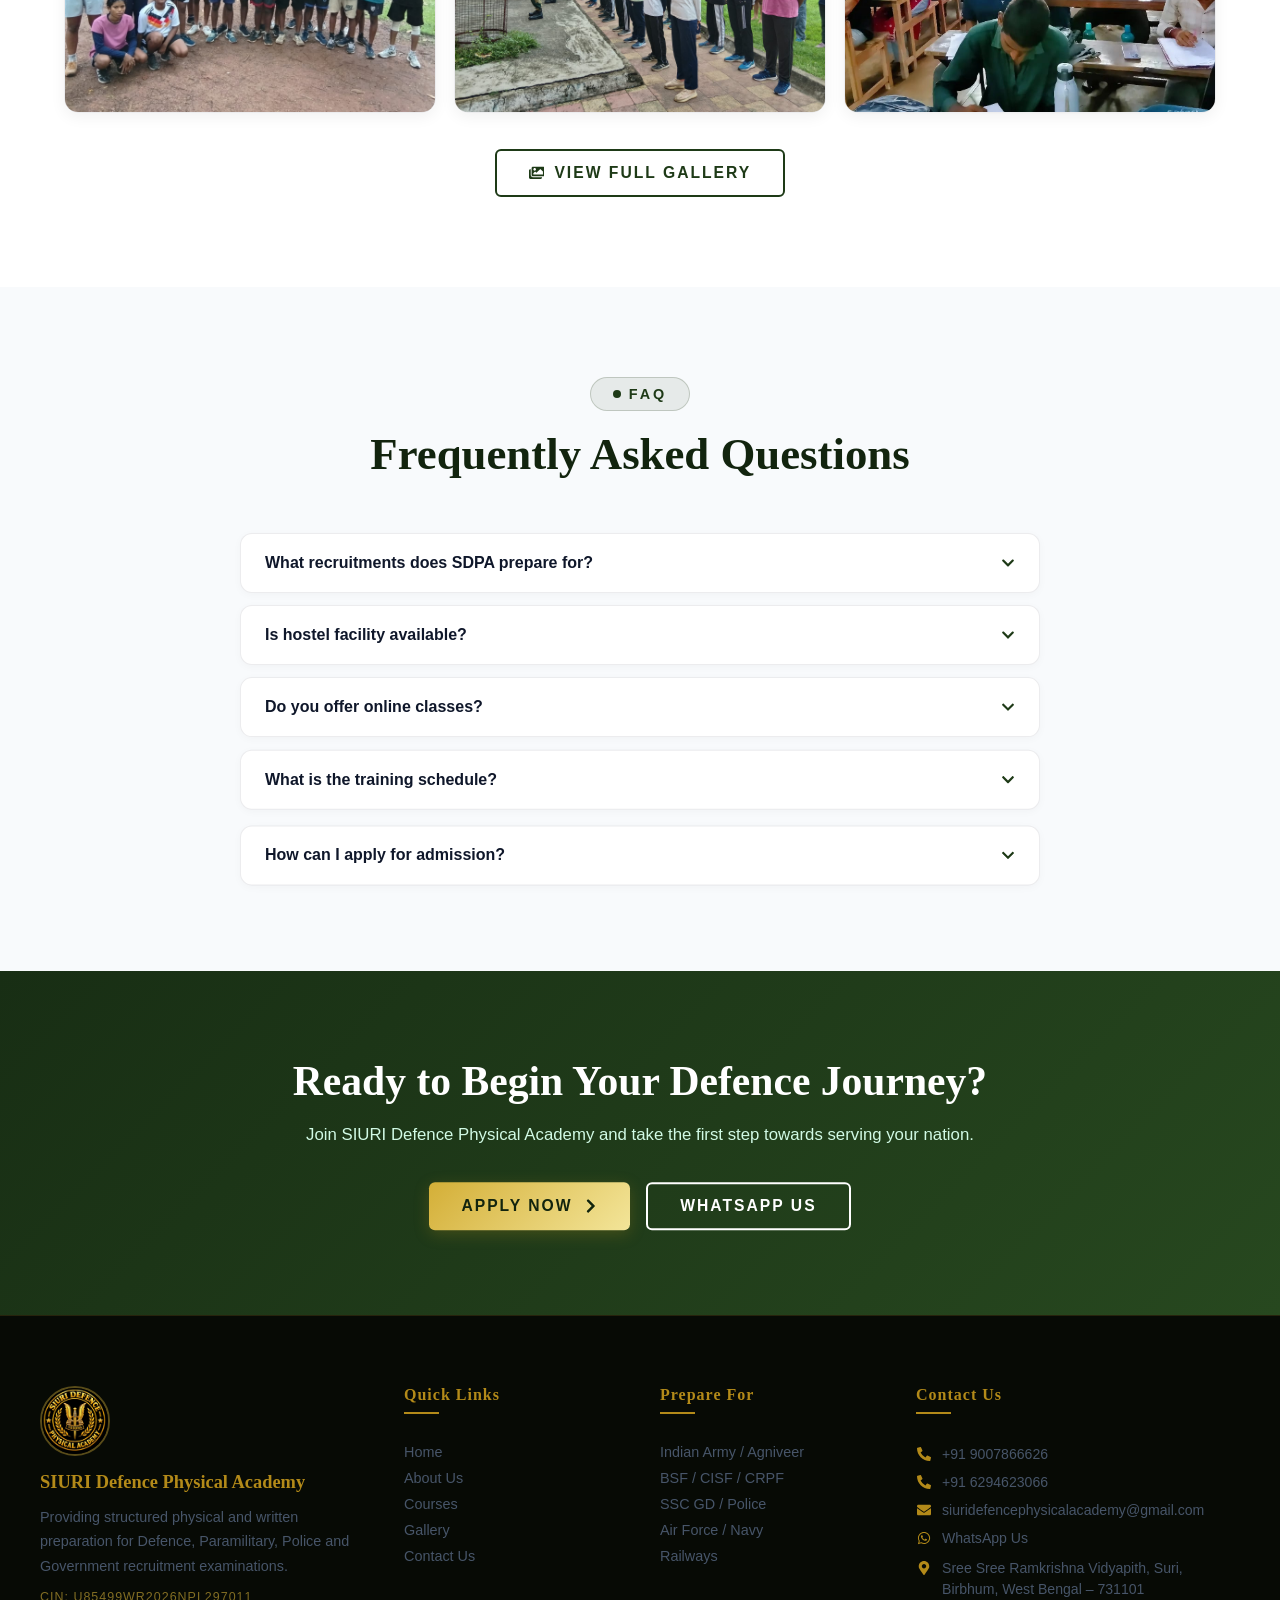
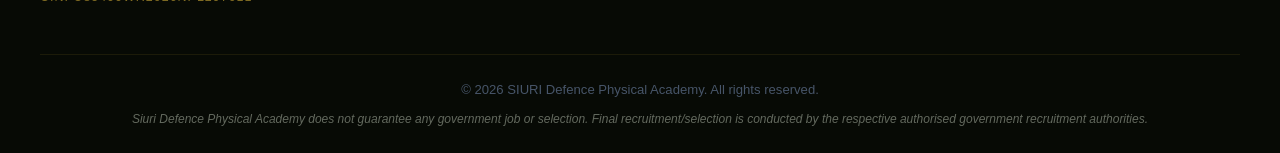
==== commit 245d1cde: "Add files via upload" ====
--- a/index.html
+++ b/index.html
@@ -256,8 +256,8 @@
       ]
     }
     </script>
-    <script type="module" crossorigin src="./assets/index-B8f3EbZl.js"></script>
-    <link rel="stylesheet" crossorigin href="./assets/index-D0Z9p8gq.css">
+    <script type="module" crossorigin src="./assets/index-CTI1CcBv.js"></script>
+    <link rel="stylesheet" crossorigin href="./assets/index-B-V_ysEx.css">
   </head>
   <body>
     <div id="root"></div>
--- a/assets/index-B-V_ysEx.css
+++ b/assets/index-B-V_ysEx.css
@@ -0,0 +1 @@
+@import "https://fonts.googleapis.com/css2?family=Cinzel:wght@600;700;800;900&family=Montserrat:wght@300;400;500;600;700;800&family=Rajdhani:wght@400;500;600;700&display=swap";.header{z-index:1000;height:var(--header-height);-webkit-backdrop-filter:blur(14px);background:#fffffff2;border-bottom:1px solid #00000014;transition:all .35s;position:fixed;top:0;left:0;right:0;box-shadow:0 2px 15px #0000000d}.header--scrolled{background:#fffffffa;border-bottom:1px solid #0000001a;box-shadow:0 4px 25px #00000014}.header__inner{justify-content:space-between;align-items:center;max-width:1300px;height:100%;margin:0 auto;padding:0 5%;display:flex}.header__logo{z-index:10;align-items:center;gap:12px;text-decoration:none;display:flex}.header__logo-img{object-fit:cover;border:2px solid var(--gold);border-radius:50%;width:48px;height:48px;box-shadow:0 0 12px #b38a1940}.header__logo-text{flex-direction:column;line-height:1.15;display:flex}.header__logo-name{font-family:var(--font-display);color:var(--army-green-dark);letter-spacing:1px;font-size:1rem;font-weight:800}.header__logo-sub{font-family:var(--font-accent);color:var(--gold-dark);letter-spacing:2px;text-transform:uppercase;font-size:.72rem;font-weight:600}.header__nav-desktop{align-items:center;gap:32px;display:flex}.header__nav-link{font-family:var(--font-accent);color:#334155;letter-spacing:1px;text-transform:uppercase;padding:4px 0;font-size:.95rem;font-weight:600;transition:color .3s;position:relative}.header__nav-link:after{content:"";background:var(--army-green);width:0;height:2px;transition:width .3s;position:absolute;bottom:-2px;left:0}.header__nav-link:hover,.header__nav-link.active{color:var(--army-green)}.header__nav-link.active:after,.header__nav-link:hover:after{width:100%}.header__cta{background:linear-gradient(135deg, var(--army-green), var(--army-green-light));color:#fff;font-family:var(--font-accent);letter-spacing:2px;text-transform:uppercase;border-radius:5px;align-items:center;gap:8px;padding:10px 24px;font-size:.85rem;font-weight:700;transition:all .3s;display:inline-flex;box-shadow:0 3px 12px #1e3a1733}.header__cta:hover{transform:translateY(-2px);box-shadow:0 6px 20px #1e3a1759}.header__toggle{cursor:pointer;z-index:1100;background:#1e3a170f;border:1px solid #1e3a1733;border-radius:8px;flex-direction:column;justify-content:center;gap:6px;width:44px;height:44px;padding:10px;transition:all .3s;display:none}.header__toggle span{background:var(--army-green-dark);transform-origin:50%;border-radius:2px;height:2.5px;transition:all .35s;display:block}.header__toggle.open span:first-child{transform:rotate(45deg)translate(6px,6px)}.header__toggle.open span:nth-child(2){opacity:0;transform:scaleX(0)}.header__toggle.open span:nth-child(3){transform:rotate(-45deg)translate(6px,-6px)}.mobile-menu{z-index:1050;-webkit-backdrop-filter:blur(20px);background:#fffffffa;flex-direction:column;justify-content:center;align-items:center;gap:30px;padding:20px;display:flex;position:fixed;inset:0}.mobile-menu__close{width:48px;height:48px;color:var(--army-green-dark);cursor:pointer;background:#0000000d;border:1px solid #0000001a;border-radius:50%;justify-content:center;align-items:center;transition:all .3s;display:flex;position:absolute;top:18px;right:18px}.mobile-menu__close:hover{background:#0000001a;transform:rotate(90deg)}.mobile-menu__logo{object-fit:cover;border:2px solid var(--gold);border-radius:50%;width:85px;height:85px;box-shadow:0 0 25px #b38a1940}.mobile-menu__nav{flex-direction:column;align-items:center;gap:8px;display:flex}.mobile-menu__link{font-family:var(--font-display);color:var(--army-green-dark);letter-spacing:2px;border-radius:8px;padding:10px 20px;font-size:1.35rem;font-weight:700;transition:all .3s}.mobile-menu__link:hover,.mobile-menu__link.active{color:var(--army-green);background:#1e3a1714}.mobile-menu__actions{flex-wrap:wrap;justify-content:center;gap:16px;display:flex}@media (width<=900px){.header__nav-desktop{display:none}.header__toggle{display:flex}}@media (width<=400px){.header__logo-name{font-size:.85rem}.header__logo-sub{font-size:.65rem}.header__logo-img{width:40px;height:40px}}.footer{background:#070a05;border-top:1px solid #d4af3726;padding-top:70px}.footer__grid{border-bottom:1px solid #d4af371a;grid-template-columns:1.5fr 1fr 1fr 1.5fr;gap:40px;padding-bottom:50px;display:grid}.footer__logo{object-fit:cover;border:2px solid #d4af3766;border-radius:50%;width:70px;height:70px;margin-bottom:16px}.footer__name{font-family:var(--font-display);color:var(--gold);margin-bottom:12px;font-size:1.15rem;font-weight:700}.footer__desc{color:var(--text-muted);margin-bottom:12px;font-size:.9rem;line-height:1.7}.footer__cin{font-family:var(--font-accent);color:#d4af3799;letter-spacing:1px;font-size:.78rem}.footer__heading{font-family:var(--font-display);color:var(--gold);letter-spacing:1px;margin-bottom:20px;padding-bottom:10px;font-size:1rem;font-weight:700;position:relative}.footer__heading:after{content:"";background:var(--gold);width:35px;height:2px;position:absolute;bottom:0;left:0}.footer__links{flex-direction:column;gap:10px;display:flex}.footer__links a,.footer__links span{color:var(--text-muted);font-size:.9rem;transition:color .3s,transform .3s;display:inline-block}.footer__links a:hover{color:var(--gold);transform:translate(4px)}.footer__contact{flex-direction:column;gap:12px;display:flex}.footer__contact a{color:var(--text-muted);align-items:center;gap:10px;font-size:.88rem;transition:color .3s;display:flex}.footer__contact a:hover{color:var(--gold)}.footer__contact svg{color:var(--gold);min-width:16px;font-size:14px}.footer__address{color:var(--text-muted);align-items:flex-start;gap:10px;font-size:.88rem;line-height:1.5;display:flex}.footer__address svg{color:var(--gold);min-width:16px;margin-top:3px;font-size:14px}.footer__bottom{padding:24px 5%}.footer__bottom-inner{text-align:center}.footer__bottom p{color:var(--text-muted);font-size:.82rem;line-height:1.6}.footer__disclaimer{margin-top:10px;font-style:italic;color:#a0a89a99!important;font-size:.75rem!important}@media (width<=900px){.footer__grid{grid-template-columns:1fr 1fr;gap:36px}}@media (width<=560px){.footer__grid{grid-template-columns:1fr;gap:32px}}.hero{background:var(--bg-dark);flex-direction:column;width:100%;min-height:100vh;display:flex;position:relative;overflow:hidden}.hero__bg{flex-shrink:0;width:100%;height:100vh;position:relative;overflow:hidden}.hero__bg-slide{width:100%;height:100%;position:absolute;inset:0}.hero__bg-img{object-fit:cover;width:100%;height:100%;display:block}.hero__overlay{z-index:2;background:linear-gradient(#0f172a40 0%,#0f172a80 45%,#0f172ae0 85%,#0f172afa 100%);position:absolute;inset:0}.hero__mobile-image-btn{display:none}.hero__content{z-index:5;padding:0 5% 50px;position:absolute;bottom:0;left:0;right:0}.hero__text{max-width:800px}.hero__badge{-webkit-backdrop-filter:blur(10px);backdrop-filter:blur(10px);color:#f7e599;font-family:var(--font-accent);letter-spacing:3px;text-transform:uppercase;background:#ffffff26;border:1px solid #ffffff59;border-radius:50px;align-items:center;gap:8px;margin-bottom:20px;padding:8px 22px;font-size:.85rem;font-weight:700;display:inline-flex}.hero__badge-dot{background:#f7e599;border-radius:50%;width:8px;height:8px;animation:2s infinite pulseDot}@keyframes pulseDot{0%,to{opacity:1;transform:scale(1)}50%{opacity:.4;transform:scale(.7)}}.hero__title{font-family:var(--font-display);color:#fff;text-shadow:0 2px 12px #00000080;margin-bottom:18px;font-size:clamp(1.8rem,5vw,3.2rem);font-weight:900;line-height:1.15}.hero__subtitle{color:#e2e8f0;max-width:650px;margin-bottom:28px;font-size:1.05rem;line-height:1.7}.hero__actions{flex-wrap:wrap;align-items:center;gap:16px;display:flex}.hero__wa-icon{color:#12240e;vertical-align:middle;font-size:1.2rem}.hero__btn-join{color:#12240e;font-family:var(--font-accent);letter-spacing:2px;text-transform:uppercase;cursor:pointer;background:linear-gradient(135deg,#d4af37,#f7e599);border:none;border-radius:6px;justify-content:center;align-items:center;gap:8px;padding:13px 34px;font-size:.98rem;font-weight:800;text-decoration:none;transition:all .3s;display:inline-flex;box-shadow:0 4px 20px #d4af3773}.hero__btn-join:hover{background:linear-gradient(135deg,#c79f2b,#ebd781);transform:translateY(-2px);box-shadow:0 8px 30px #d4af37a6}.hero__btn-courses{color:#12240e;font-family:var(--font-accent);letter-spacing:2px;text-transform:uppercase;cursor:pointer;background:#fff;border:2px solid #fff;border-radius:6px;justify-content:center;align-items:center;padding:13px 34px;font-size:.98rem;font-weight:800;text-decoration:none;transition:all .3s;display:inline-flex;box-shadow:0 4px 20px #00000059}.hero__btn-courses:hover{background:#f1f5f9;transform:translateY(-2px);box-shadow:0 8px 25px #fff6}.hero__btn-about{color:#fff;font-family:var(--font-accent);letter-spacing:2px;text-transform:uppercase;cursor:pointer;-webkit-backdrop-filter:blur(8px);backdrop-filter:blur(8px);background:#0006;border:2px solid #fff;border-radius:6px;justify-content:center;align-items:center;padding:13px 34px;font-size:.98rem;font-weight:700;text-decoration:none;transition:all .3s;display:inline-flex}.hero__btn-about:hover{color:#12240e;background:#fff;transform:translateY(-2px)}.hero__indicators{align-items:center;gap:20px;margin-top:32px;display:flex}.hero__dots{gap:8px;display:flex}.hero__dot{cursor:pointer;background:#ffffff59;border:none;border-radius:3px;width:36px;height:5px;padding:0;transition:all .4s}.hero__dot.active{background:var(--gold-light);width:50px;box-shadow:0 0 12px #d4af3780}.hero__counter{font-family:var(--font-accent);color:#ffffffb3;letter-spacing:2px;font-size:.95rem;font-weight:600}@media (width<=768px){.hero{background:var(--bg-dark);min-height:auto}.hero__bg{height:65vw;min-height:280px;max-height:420px;position:relative}.hero__overlay{background:linear-gradient(#0000 0%,#00000040 55%,#000000a6 100%)}.hero__mobile-image-btn{z-index:10;color:#12240e;font-family:var(--font-accent);letter-spacing:2.5px;text-transform:uppercase;cursor:pointer;white-space:nowrap;background:linear-gradient(135deg,#d4af37 0%,#f7e599 50%,#d4af37 100%);border:2px solid #fff;border-radius:50px;justify-content:center;align-items:center;gap:8px;padding:12px 36px;font-size:1rem;font-weight:900;text-decoration:none;animation:2.5s infinite joinPulse;display:inline-flex;position:absolute;bottom:20px;left:50%;transform:translate(-50%);box-shadow:0 6px 25px #00000080,0 0 20px #d4af3799}@keyframes joinPulse{0%,to{transform:translate(-50%)scale(1);box-shadow:0 6px 25px #00000080,0 0 20px #d4af3799}50%{transform:translate(-50%)scale(1.05);box-shadow:0 8px 30px #000000a6,0 0 30px #d4af37e6}}.hero__content{background:var(--bg-dark);padding:30px 5% 40px;position:relative}.hero__title{color:#0f172a;text-shadow:none;font-size:1.55rem}.hero__subtitle{color:#475569;margin-bottom:22px;font-size:.94rem}.hero__badge{color:var(--army-green);background:#1e3a1714;border-color:#1e3a1733;margin-bottom:14px;padding:6px 16px;font-size:.72rem}.hero__badge-dot{background:var(--army-green)}.hero__actions{flex-direction:column;gap:12px;width:100%}.hero__btn-join,.hero__btn-courses,.hero__btn-about{width:100%;padding:12px 24px;font-size:.94rem}.hero__btn-courses{background:var(--army-green);color:#fff;border-color:var(--army-green);box-shadow:0 4px 15px #1e3a1726}.hero__btn-about{color:var(--army-green);border:2px solid var(--army-green);background:#fff;box-shadow:0 2px 10px #0000000d}.hero__indicators{margin-top:24px}.hero__dot{background:#0f172a33}.hero__dot.active{background:var(--army-green);box-shadow:0 0 10px #1e3a1766}.hero__counter{color:#64748b}}@media (width<=400px){.hero__bg{height:70vw}.hero__title{font-size:1.35rem}}.admission-banner{border-top:3px solid var(--gold);background:linear-gradient(135deg,#1e3a17,#2c5421);border-bottom:1px solid #0000001a;padding:24px 5%;box-shadow:0 4px 20px #1e3a1726}.admission-banner__inner{flex-wrap:wrap;justify-content:space-between;align-items:center;gap:20px;display:flex}.admission-banner__tag{font-family:var(--font-accent);color:#fdf6d8;letter-spacing:2px;text-transform:uppercase;background:#ffffff26;border:1px solid #ffffff4d;border-radius:50px;margin-bottom:6px;padding:5px 16px;font-size:.82rem;font-weight:700;display:inline-block}.admission-banner__text h2{font-family:var(--font-display);color:#fff;font-size:clamp(1.2rem,3vw,1.8rem);font-weight:700}.admission-banner__actions{flex-wrap:wrap;gap:14px;display:flex}.admission-banner .btn-outline{color:#fff;border-color:#fff}.admission-banner .btn-outline:hover{color:var(--army-green);background:#fff}.about-home-section{background:var(--bg-section)}.about-home{grid-template-columns:1fr 1fr;align-items:center;gap:50px;display:grid}.about-home__text p{color:var(--text-muted);margin-bottom:14px;font-size:.96rem;line-height:1.8}.about-home__cin{font-family:var(--font-accent);color:var(--army-green);letter-spacing:1px;margin-top:4px;font-size:.82rem;font-weight:600;margin-bottom:24px!important}.about-home__btns{flex-wrap:wrap;gap:14px;display:flex}.about-home__image{border:1px solid #00000014;border-radius:16px;position:relative;overflow:hidden;box-shadow:0 15px 40px #0000001f}.about-home__image img{object-fit:cover;width:100%;height:100%;display:block}.services-section{background:var(--bg-dark)}.services-grid{grid-template-columns:repeat(3,1fr);gap:26px;display:grid}.service-card{background:var(--bg-card);border:1px solid var(--card-border);box-shadow:var(--card-shadow);border-radius:16px;padding:34px 26px;transition:all .3s;position:relative;overflow:hidden}.service-card:before{content:"";background:linear-gradient(90deg, transparent, var(--army-green), transparent);opacity:0;height:3px;transition:opacity .3s;position:absolute;top:0;left:0;right:0}.service-card:hover:before{opacity:1}.service-card:hover{border-color:#1e3a1733;transform:translateY(-5px);box-shadow:0 12px 30px #00000014}.service-card__icon{width:56px;height:56px;color:var(--army-green);background:#1e3a1714;border:1px solid #1e3a1726;border-radius:12px;justify-content:center;align-items:center;margin-bottom:18px;font-size:24px;display:flex}.service-card__title{font-family:var(--font-display);color:#12240e;margin-bottom:10px;font-size:1.1rem;font-weight:700}.service-card__desc{color:var(--text-muted);font-size:.9rem;line-height:1.6}.why-section{background:var(--bg-section)}.why-grid{grid-template-columns:repeat(3,1fr);gap:26px;display:grid}.why-card{background:var(--bg-card);border:1px solid var(--card-border);text-align:center;box-shadow:var(--card-shadow);border-radius:16px;padding:34px 26px;transition:all .3s}.why-card:hover{border-color:#b38a194d;transform:translateY(-5px);box-shadow:0 12px 30px #00000014}.why-card__icon{width:58px;height:58px;color:var(--gold-dark);background:#b38a191a;border:1px solid #b38a1940;border-radius:50%;justify-content:center;align-items:center;margin:0 auto 16px;font-size:24px;display:flex}.why-card__title{font-family:var(--font-display);color:#12240e;margin-bottom:10px;font-size:1.05rem;font-weight:700}.why-card__desc{color:var(--text-muted);font-size:.88rem;line-height:1.65}.stats-section{background:linear-gradient(135deg,#172d11,#25471c);border-top:1px solid #0000001a;border-bottom:1px solid #0000001a;padding:60px 5%}.stats-grid{grid-template-columns:repeat(4,1fr);gap:26px;display:grid}.stat-card{text-align:center;-webkit-backdrop-filter:blur(8px);backdrop-filter:blur(8px);background:#ffffff14;border:1px solid #ffffff26;border-radius:14px;padding:30px 16px}.stat-card__icon{color:#f7e599;margin-bottom:12px;font-size:28px}.stat-card__value{font-family:var(--font-accent);color:#fff;margin-bottom:6px;font-size:2.6rem;font-weight:700;line-height:1;display:block}.stat-card__label{font-family:var(--font-accent);color:#d1fae5;letter-spacing:1px;text-transform:uppercase;font-size:.88rem;font-weight:600}.recruit-section{background:var(--bg-dark)}.recruit-grid{grid-template-columns:repeat(5,1fr);gap:16px;display:grid}.recruit-card{border:1px solid var(--card-border);font-family:var(--font-accent);color:#0f172a;cursor:default;background:#fff;border-radius:10px;align-items:center;gap:10px;padding:16px 18px;font-size:.94rem;font-weight:600;transition:all .3s;display:flex;box-shadow:0 2px 8px #0000000a}.recruit-card:hover{border-color:var(--army-green);transform:translateY(-2px);box-shadow:0 6px 20px #1e3a171f}.recruit-card__icon{color:var(--gold-dark);min-width:16px;font-size:16px}.process-section{background:var(--bg-section)}.process-grid{grid-template-columns:repeat(4,1fr);gap:24px;display:grid;position:relative}.process-card{border:1px solid var(--card-border);text-align:center;box-shadow:var(--card-shadow);background:#fff;border-radius:16px;padding:32px 22px;transition:all .3s;position:relative}.process-card:hover{transform:translateY(-5px);box-shadow:0 12px 30px #00000014}.process-card__step{font-family:var(--font-accent);color:#1e3a1726;margin-bottom:12px;font-size:2.2rem;font-weight:700;line-height:1}.process-card__icon{width:52px;height:52px;color:var(--army-green);background:#1e3a1714;border:1px solid #1e3a1733;border-radius:50%;justify-content:center;align-items:center;margin:0 auto 16px;font-size:20px;display:flex}.process-card h3{font-family:var(--font-display);color:#12240e;margin-bottom:10px;font-size:.98rem;font-weight:700}.process-card p{color:var(--text-muted);font-size:.86rem;line-height:1.6}.process-card__connector{display:none}.testimonials-section{background:var(--bg-dark)}.testimonials-grid{grid-template-columns:repeat(3,1fr);gap:26px;display:grid}.testimonial-card{border:1px solid var(--card-border);box-shadow:var(--card-shadow);background:#fff;border-radius:16px;padding:32px 26px;transition:all .3s;position:relative}.testimonial-card:hover{transform:translateY(-5px);box-shadow:0 12px 30px #00000014}.testimonial-card__quote{color:#b38a1940;margin-bottom:14px;font-size:28px}.testimonial-card__text{color:#334155;margin-bottom:16px;font-size:.92rem;font-style:italic;line-height:1.7}.testimonial-card__stars{color:var(--gold-dark);gap:3px;margin-bottom:16px;font-size:14px;display:flex}.testimonial-card__author{align-items:center;gap:12px;display:flex}.testimonial-card__avatar{background:linear-gradient(135deg, var(--army-green), var(--army-green-light));color:#fff;width:42px;height:42px;font-family:var(--font-display);border-radius:50%;justify-content:center;align-items:center;font-size:1rem;font-weight:800;display:flex}.testimonial-card__author strong{font-family:var(--font-accent);color:#0f172a;font-size:.94rem;display:block}.testimonial-card__author span{color:var(--gold-dark);letter-spacing:1px;font-size:.78rem;font-weight:600}.gallery-preview-section{background:var(--bg-section)}.gallery-preview-grid{grid-template-columns:repeat(3,1fr);gap:18px;display:grid}.gallery-preview-item{aspect-ratio:4/3;border:1px solid var(--card-border);cursor:pointer;border-radius:14px;position:relative;overflow:hidden;box-shadow:0 4px 15px #0000000f}.gallery-preview-item img{object-fit:cover;width:100%;height:100%;transition:transform .4s}.gallery-preview-item:hover img{transform:scale(1.08)}.gallery-preview-item__overlay{opacity:0;background:linear-gradient(#0000 50%,#0f172acc);align-items:flex-end;padding:16px;transition:opacity .3s;display:flex;position:absolute;inset:0}.gallery-preview-item:hover .gallery-preview-item__overlay{opacity:1}.gallery-preview-item__overlay span{font-family:var(--font-accent);color:#fff;letter-spacing:1px;font-size:.88rem;font-weight:600}.gallery-preview-cta{text-align:center;margin-top:36px}.faq-section{background:var(--bg-dark)}.faq-list{flex-direction:column;gap:12px;max-width:800px;margin:0 auto;display:flex}.faq-item{border:1px solid var(--card-border);background:#fff;border-radius:12px;transition:all .3s;overflow:hidden;box-shadow:0 2px 8px #00000008}.faq-item.open{border-color:var(--army-green);box-shadow:0 4px 15px #1e3a1714}.faq-item__q{cursor:pointer;width:100%;font-family:var(--font-accent);color:#0f172a;text-align:left;background:0 0;border:none;justify-content:space-between;align-items:center;gap:16px;padding:20px 24px;font-size:1rem;font-weight:700;transition:color .3s;display:flex}.faq-item__q:hover{color:var(--army-green)}.faq-item__arrow{color:var(--army-green);min-width:14px;font-size:14px;transition:transform .3s}.faq-item__arrow.rotated{transform:rotate(180deg)}.faq-item__a{padding:0 24px 20px;overflow:hidden}.faq-item__a p{color:var(--text-muted);font-size:.92rem;line-height:1.7}.cta-section{text-align:center;background:linear-gradient(135deg,#182e14,#27481f);border-top:1px solid #0000001a;padding:85px 5%}.cta-inner{max-width:700px}.cta-title{font-family:var(--font-display);color:#fff;margin-bottom:16px;font-size:clamp(1.6rem,4vw,2.6rem);font-weight:800}.cta-desc{color:#d1fae5;margin-bottom:32px;font-size:1.05rem;line-height:1.7}.cta-actions{flex-wrap:wrap;justify-content:center;gap:16px;display:flex}.cta-section .btn-outline{color:#fff;border-color:#fff}.cta-section .btn-outline:hover{color:var(--army-green);background:#fff}@media (width<=900px){.about-home{grid-template-columns:1fr;gap:32px}.services-grid,.why-grid,.testimonials-grid,.gallery-preview-grid{grid-template-columns:repeat(2,1fr)}.recruit-grid{grid-template-columns:repeat(3,1fr)}.stats-grid,.process-grid{grid-template-columns:repeat(2,1fr)}}@media (width<=600px){.services-grid,.why-grid,.testimonials-grid,.process-grid{grid-template-columns:1fr}.gallery-preview-grid{grid-template-columns:repeat(2,1fr);gap:10px}.recruit-grid{grid-template-columns:repeat(2,1fr)}.stats-grid{grid-template-columns:repeat(2,1fr);gap:14px}.admission-banner__inner{text-align:center;flex-direction:column}.admission-banner__actions{justify-content:center}}.about-hero{min-height:45vh;padding:calc(var(--header-height) + 40px) 5% 60px;background:linear-gradient(135deg,#182e14,#27481f);justify-content:center;align-items:center;display:flex;position:relative;overflow:hidden}.about-hero__overlay{background:radial-gradient(circle at 30%,#d4af371a 0%,#0000 60%);position:absolute;inset:0}.about-hero__content{z-index:2;text-align:center;position:relative}.about-hero__content .section-badge{color:#fdf6d8;background:#ffffff26;border-color:#ffffff4d}.about-hero__content .section-badge .dot{background:#fdf6d8}.about-hero__title{font-family:var(--font-display);color:#fff;margin:12px 0;font-size:clamp(2rem,5vw,3.2rem);font-weight:900}.about-hero__sub{font-family:var(--font-accent);color:#d1fae5;letter-spacing:2px;font-size:1.05rem}.about-content{background:var(--bg-section)}.about-main{grid-template-columns:1fr 1fr;align-items:center;gap:50px;display:grid}.about-main__text p{color:var(--text-muted);margin-bottom:16px;font-size:.98rem;line-height:1.8}.about-main__image{border:1px solid var(--card-border);border-radius:16px;position:relative;overflow:hidden;box-shadow:0 15px 40px #0000001f}.about-main__image img{object-fit:cover;width:100%;height:100%;display:block}.about-main__image-badge{-webkit-backdrop-filter:blur(10px);backdrop-filter:blur(10px);color:var(--army-green);font-family:var(--font-accent);letter-spacing:1px;background:#fffffff2;border:1px solid #0000001a;border-radius:10px;align-items:center;gap:10px;padding:10px 18px;font-size:.82rem;font-weight:700;display:flex;position:absolute;bottom:16px;left:16px;box-shadow:0 4px 15px #0000001a}.about-main__image-badge .small{color:var(--text-muted);text-transform:uppercase;letter-spacing:2px;font-size:.65rem;display:block}.about-main__image-badge svg{color:var(--gold-dark);font-size:18px}.mvv-section{background:var(--bg-dark)}.mvv-grid{grid-template-columns:repeat(3,1fr);gap:26px;display:grid}.mvv-card{border:1px solid var(--card-border);text-align:center;box-shadow:var(--card-shadow);background:#fff;border-radius:16px;padding:38px 26px;transition:all .3s}.mvv-card:hover{transform:translateY(-5px);box-shadow:0 12px 30px #00000014}.mvv-card__icon{width:60px;height:60px;color:var(--army-green);background:#1e3a1714;border:1px solid #1e3a1726;border-radius:50%;justify-content:center;align-items:center;margin:0 auto 20px;font-size:24px;display:flex}.mvv-card h3{font-family:var(--font-display);color:#12240e;margin-bottom:14px;font-size:1.15rem;font-weight:700}.mvv-card p{color:var(--text-muted);font-size:.9rem;line-height:1.7}.founder-section{background:var(--bg-section)}.founder-grid{grid-template-columns:repeat(3,1fr);gap:26px;display:grid}.founder-card{border:1px solid var(--card-border);box-shadow:var(--card-shadow);background:#fff;border-radius:16px;padding:34px 26px;transition:all .3s}.founder-card:hover{transform:translateY(-5px);box-shadow:0 12px 30px #00000014}.founder-card__icon{width:52px;height:52px;color:var(--gold-dark);background:#b38a191a;border:1px solid #b38a1933;border-radius:12px;justify-content:center;align-items:center;margin-bottom:18px;font-size:22px;display:flex}.founder-card h3{font-family:var(--font-display);color:#12240e;margin-bottom:10px;font-size:1.05rem;font-weight:700}.founder-card p{color:var(--text-muted);font-size:.9rem;line-height:1.7}.founder-name{font-family:var(--font-accent);margin-bottom:8px;font-weight:700;color:var(--army-green)!important;font-size:1.2rem!important}@media (width<=900px){.about-main{grid-template-columns:1fr;gap:32px}.mvv-grid,.founder-grid{grid-template-columns:1fr;gap:20px}}.courses-hero{min-height:45vh;padding:calc(var(--header-height) + 40px) 5% 60px;background:linear-gradient(135deg,#182e14,#27481f);justify-content:center;align-items:center;display:flex;position:relative;overflow:hidden}.courses-hero__overlay{background:radial-gradient(circle at 70%,#d4af371a 0%,#0000 60%);position:absolute;inset:0}.courses-hero__content{z-index:2;text-align:center;position:relative}.courses-hero__content .section-badge{color:#fdf6d8;background:#ffffff26;border-color:#ffffff4d}.courses-hero__content .section-badge .dot{background:#fdf6d8}.courses-hero__title{font-family:var(--font-display);color:#fff;margin:12px 0;font-size:clamp(2rem,5vw,3.2rem);font-weight:900}.courses-hero__sub{color:#d1fae5;max-width:550px;margin:0 auto;font-size:1.05rem;line-height:1.7}.courses-section{background:var(--bg-dark)}.courses-grid{grid-template-columns:repeat(3,1fr);gap:26px;display:grid}.course-card{border:1px solid var(--card-border);box-shadow:var(--card-shadow);background:#fff;border-radius:16px;padding:32px 24px;transition:all .3s}.course-card:hover{border-color:#1e3a1733;transform:translateY(-5px);box-shadow:0 12px 30px #00000014}.course-card__header{align-items:center;gap:14px;margin-bottom:22px;display:flex}.course-card__icon{width:50px;min-width:50px;height:50px;color:var(--army-green);background:#1e3a1714;border:1px solid #1e3a1726;border-radius:12px;justify-content:center;align-items:center;font-size:22px;display:flex}.course-card__header h3{font-family:var(--font-display);color:#12240e;font-size:1.05rem;font-weight:700}.course-card__list{flex-direction:column;gap:11px;display:flex}.course-card__list li{color:#334155;align-items:center;gap:10px;font-size:.88rem;line-height:1.5;display:flex}.course-card__list .check{color:var(--army-green);min-width:14px;font-size:14px}.recruit-target-section{background:var(--bg-section)}.recruit-target-grid{grid-template-columns:repeat(2,1fr);gap:20px;margin-bottom:48px;display:grid}.recruit-target-card{border:1px solid var(--card-border);background:#fff;border-radius:12px;padding:24px;transition:all .3s;box-shadow:0 2px 10px #0000000a}.recruit-target-card:hover{border-color:var(--army-green);transform:translateY(-3px);box-shadow:0 8px 25px #1e3a171a}.recruit-target-card h4{font-family:var(--font-display);color:#12240e;margin-bottom:6px;font-size:1rem;font-weight:700}.recruit-target-card p{color:var(--text-muted);font-size:.88rem;line-height:1.6}.courses-cta{flex-wrap:wrap;justify-content:center;gap:16px;display:flex}@media (width<=900px){.courses-grid{grid-template-columns:repeat(2,1fr)}}@media (width<=600px){.courses-grid,.recruit-target-grid{grid-template-columns:1fr}}.gallery-hero{min-height:45vh;padding:calc(var(--header-height) + 40px) 5% 60px;background:linear-gradient(135deg,#182e14,#27481f);justify-content:center;align-items:center;display:flex;position:relative;overflow:hidden}.gallery-hero__overlay{background:radial-gradient(circle at 50% 60%,#d4af371a 0%,#0000 60%);position:absolute;inset:0}.gallery-hero__content{z-index:2;text-align:center;position:relative}.gallery-hero__content .section-badge{color:#fdf6d8;background:#ffffff26;border-color:#ffffff4d}.gallery-hero__content .section-badge .dot{background:#fdf6d8}.gallery-hero__title{font-family:var(--font-display);color:#fff;margin:12px 0;font-size:clamp(2rem,5vw,3.2rem);font-weight:900}.gallery-hero__sub{color:#d1fae5;max-width:550px;margin:0 auto;font-size:1.05rem;line-height:1.7}.gallery-section{background:var(--bg-dark)}.gallery-grid{grid-template-columns:repeat(3,1fr);gap:20px;display:grid}.gallery-item{cursor:pointer;aspect-ratio:4/3;border:1px solid var(--card-border);border-radius:14px;transition:all .3s;position:relative;overflow:hidden;box-shadow:0 4px 15px #0000000f}.gallery-item:hover{transform:translateY(-4px);box-shadow:0 10px 30px #0000001f}.gallery-item img{object-fit:cover;width:100%;height:100%;transition:transform .4s}.gallery-item:hover img{transform:scale(1.08)}.gallery-item__overlay{opacity:0;background:linear-gradient(#0000 50%,#0f172acc 100%);align-items:flex-end;padding:18px;transition:opacity .3s;display:flex;position:absolute;inset:0}.gallery-item:hover .gallery-item__overlay{opacity:1}.gallery-item__overlay span{font-family:var(--font-accent);color:#fff;letter-spacing:1px;font-size:.92rem;font-weight:600}.lightbox{z-index:2000;background:#000000f2;flex-direction:column;justify-content:center;align-items:center;padding:20px;display:flex;position:fixed;inset:0}.lightbox__close{color:#fff;cursor:pointer;z-index:10;background:0 0;border:none;font-size:36px;line-height:1;transition:color .3s;position:absolute;top:20px;right:24px}.lightbox__close:hover{color:var(--gold-light)}.lightbox__img{object-fit:contain;border-radius:12px;max-width:90vw;max-height:80vh;box-shadow:0 0 50px #00000080}.lightbox__caption{font-family:var(--font-accent);color:#fdf6d8;letter-spacing:1px;margin-top:16px;font-size:1.05rem}.lightbox__arrow{color:#fff;cursor:pointer;background:#ffffff1a;border:1px solid #fff3;border-radius:50%;justify-content:center;align-items:center;width:56px;height:56px;padding:0;font-size:48px;line-height:1;transition:all .3s;display:flex;position:absolute;top:50%;transform:translateY(-50%)}.lightbox__arrow:hover{color:#fdf6d8;background:#ffffff40}.lightbox__prev{left:20px}.lightbox__next{right:20px}@media (width<=768px){.gallery-grid{grid-template-columns:repeat(2,1fr);gap:12px}.lightbox__arrow{width:40px;height:40px;font-size:32px}}@media (width<=480px){.gallery-grid{grid-template-columns:1fr}}.contact-hero{min-height:45vh;padding:calc(var(--header-height) + 40px) 5% 60px;background:linear-gradient(135deg,#182e14,#27481f);justify-content:center;align-items:center;display:flex;position:relative;overflow:hidden}.contact-hero__overlay{background:radial-gradient(circle at 60% 40%,#d4af371a 0%,#0000 60%);position:absolute;inset:0}.contact-hero__content{z-index:2;text-align:center;position:relative}.contact-hero__content .section-badge{color:#fdf6d8;background:#ffffff26;border-color:#ffffff4d}.contact-hero__content .section-badge .dot{background:#fdf6d8}.contact-hero__title{font-family:var(--font-display);color:#fff;margin:12px 0;font-size:clamp(2rem,5vw,3.2rem);font-weight:900}.contact-hero__sub{color:#d1fae5;max-width:500px;margin:0 auto;font-size:1.05rem;line-height:1.7}.contact-section{background:var(--bg-dark)}.contact-layout{grid-template-columns:1fr 1.3fr;align-items:start;gap:50px;display:grid}.contact-info__cards{flex-direction:column;gap:16px;margin-top:24px;display:flex}.contact-info__card{border:1px solid var(--card-border);background:#fff;border-radius:14px;gap:14px;padding:20px;transition:all .3s;display:flex;box-shadow:0 4px 15px #0000000a}.contact-info__card:hover{border-color:var(--army-green);transform:translateY(-2px);box-shadow:0 8px 25px #1e3a171a}.contact-info__icon{width:46px;min-width:46px;height:46px;color:var(--army-green);background:#1e3a1714;border:1px solid #1e3a1726;border-radius:12px;justify-content:center;align-items:center;font-size:18px;display:flex}.contact-info__card h4{font-family:var(--font-accent);color:var(--army-green);text-transform:uppercase;letter-spacing:1px;margin-bottom:4px;font-size:.85rem;font-weight:700}.contact-info__card a,.contact-info__card p{color:#334155;font-size:.92rem;line-height:1.6;transition:color .3s;display:block}.contact-info__card a:hover{color:var(--army-green)}.contact-form-wrap{border:1px solid var(--card-border);background:#fff;border-radius:18px;padding:36px;box-shadow:0 10px 35px #0000000f}.form-subtitle{color:var(--text-muted);margin-top:8px;margin-bottom:24px;font-size:.92rem}.form-success{color:#15803d;background:#25d3661f;border:1px solid #25d36659;border-radius:10px;align-items:center;gap:10px;margin-bottom:20px;padding:14px 20px;font-weight:600;display:flex}.contact-form{flex-direction:column;gap:18px;display:flex}.form-row{grid-template-columns:1fr 1fr;gap:16px;display:grid}.form-group{flex-direction:column;gap:6px;display:flex}.form-group.full{grid-column:1/-1}.form-group label{font-family:var(--font-accent);color:#12240e;text-transform:uppercase;letter-spacing:1px;font-size:.85rem;font-weight:700}.form-group input,.form-group select,.form-group textarea{color:#0f172a;font-family:var(--font-body);background:#f8fafc;border:1px solid #cbd5e1;border-radius:8px;outline:none;padding:12px 16px;font-size:.94rem;transition:all .3s}.form-group input:focus,.form-group select:focus,.form-group textarea:focus{border-color:var(--army-green);background:#fff;box-shadow:0 0 0 3px #1e3a171a}.form-group input::placeholder,.form-group textarea::placeholder{color:#94a3b8}.form-group select{cursor:pointer}.form-group select option{color:#0f172a;background:#fff}.radio-group{gap:22px;margin-top:4px;display:flex}.radio-label{cursor:pointer;color:#334155;align-items:center;gap:8px;font-size:.94rem;font-weight:500;display:flex}.radio-label input[type=radio]{accent-color:var(--army-green);width:18px;height:18px}.form-submit{justify-content:center;width:100%;margin-top:8px;font-size:1rem}@media (width<=900px){.contact-layout{grid-template-columns:1fr;gap:36px}}@media (width<=560px){.form-row{grid-template-columns:1fr}.contact-form-wrap{padding:24px 18px}}:root{--gold:#b38a19;--gold-light:#d4af37;--gold-dark:#8c6a0c;--gold-glow:#b38a1940;--army-green:#1e3a17;--army-green-dark:#12240e;--army-green-light:#2d5a22;--bg-dark:#f8fafc;--bg-section:#fff;--bg-card:#fff;--card-border:#0f172a14;--card-shadow:0 4px 20px #0000000d;--text-white:#0f172a;--text-muted:#475569;--danger:#c33;--font-display:"Cinzel", serif;--font-body:"Montserrat", sans-serif;--font-accent:"Rajdhani", sans-serif;--header-height:80px}*,:before,:after{box-sizing:border-box;margin:0;padding:0}html{scroll-behavior:smooth;font-size:16px}body{font-family:var(--font-body);background-color:var(--bg-dark);color:var(--text-white);-webkit-font-smoothing:antialiased;-moz-osx-font-smoothing:grayscale;overflow-x:hidden}a{color:inherit;text-decoration:none}img{max-width:100%;height:auto;display:block}ul{list-style:none}.section-padding{padding:90px 5%}.container{width:100%;max-width:1200px;margin:0 auto}.section-header{text-align:center;margin-bottom:50px}.section-badge{color:var(--army-green);font-family:var(--font-accent);letter-spacing:3px;text-transform:uppercase;background:#1e3a1714;border:1px solid #1e3a1733;border-radius:50px;align-items:center;gap:8px;margin-bottom:16px;padding:8px 22px;font-size:.9rem;font-weight:700;display:inline-flex}.section-badge .dot{background:var(--army-green);border-radius:50%;width:8px;height:8px}.section-title{font-family:var(--font-display);color:#12240e;margin-bottom:14px;font-size:clamp(1.8rem,4vw,2.8rem);font-weight:800;line-height:1.25}.section-subtitle{color:var(--text-muted);max-width:650px;margin:0 auto;font-size:1.02rem;line-height:1.7}.btn-primary{color:#12240e;font-family:var(--font-accent);letter-spacing:2px;text-transform:uppercase;cursor:pointer;background:linear-gradient(135deg,#d4af37,#f3e599);border:none;border-radius:6px;align-items:center;gap:10px;padding:13px 32px;font-size:.98rem;font-weight:700;text-decoration:none;transition:all .3s;display:inline-flex;box-shadow:0 4px 15px #b38a1940}.btn-primary:hover{background:linear-gradient(135deg,#c79f2b,#ebd781);transform:translateY(-2px);box-shadow:0 8px 25px #b38a1959}.btn-outline{color:var(--army-green);font-family:var(--font-accent);letter-spacing:2px;text-transform:uppercase;border:2px solid var(--army-green);cursor:pointer;background:0 0;border-radius:6px;align-items:center;gap:10px;padding:13px 32px;font-size:.98rem;font-weight:700;text-decoration:none;transition:all .3s;display:inline-flex}.btn-outline:hover{background:var(--army-green);color:#fff;transform:translateY(-2px)}.whatsapp-float{z-index:999;color:#fff;background:#25d366;border-radius:50%;justify-content:center;align-items:center;width:58px;height:58px;font-size:28px;transition:transform .3s;display:flex;position:fixed;bottom:28px;right:28px;box-shadow:0 4px 20px #25d36666}.whatsapp-float:hover{transform:scale(1.1)}.page-transition{will-change:transform, opacity;position:relative}@media (width<=768px){:root{--header-height:68px}.section-padding{padding:55px 4%}.section-header{margin-bottom:35px}.btn-primary,.btn-outline{padding:11px 24px;font-size:.88rem}}
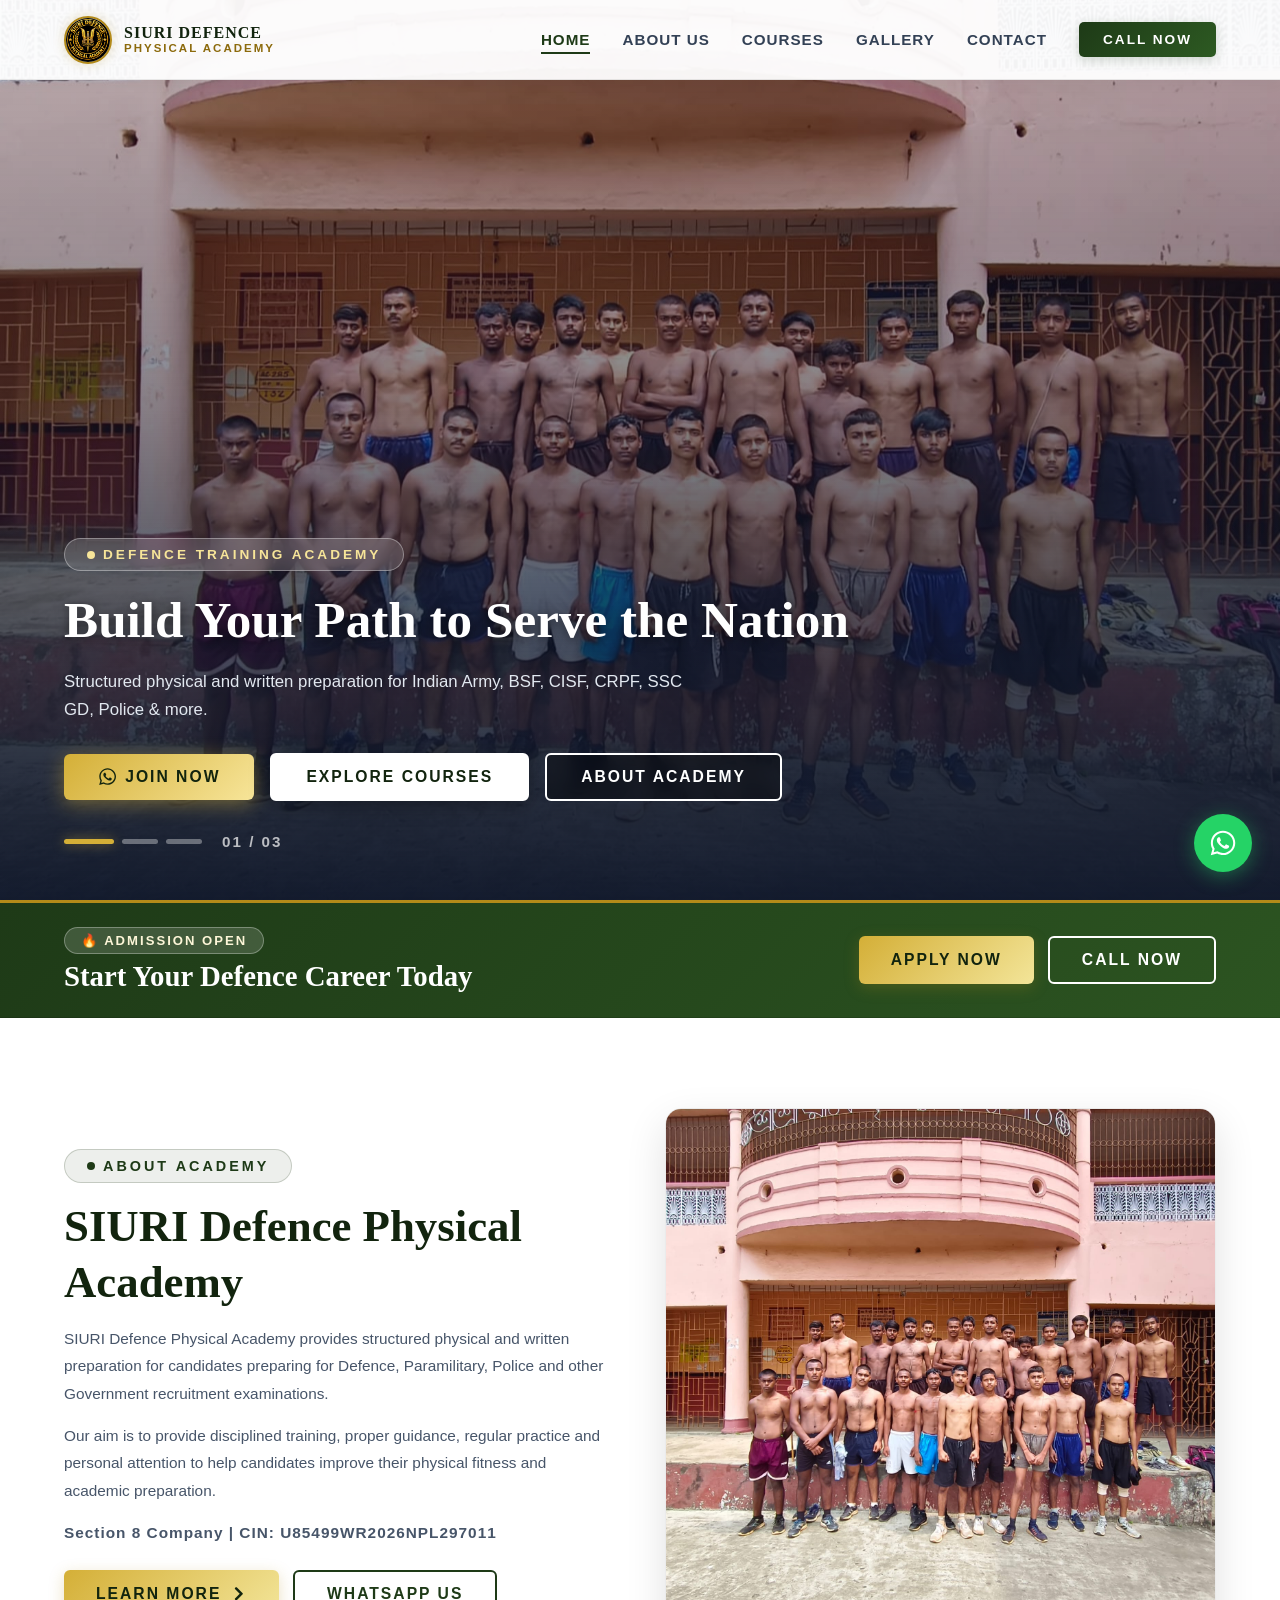
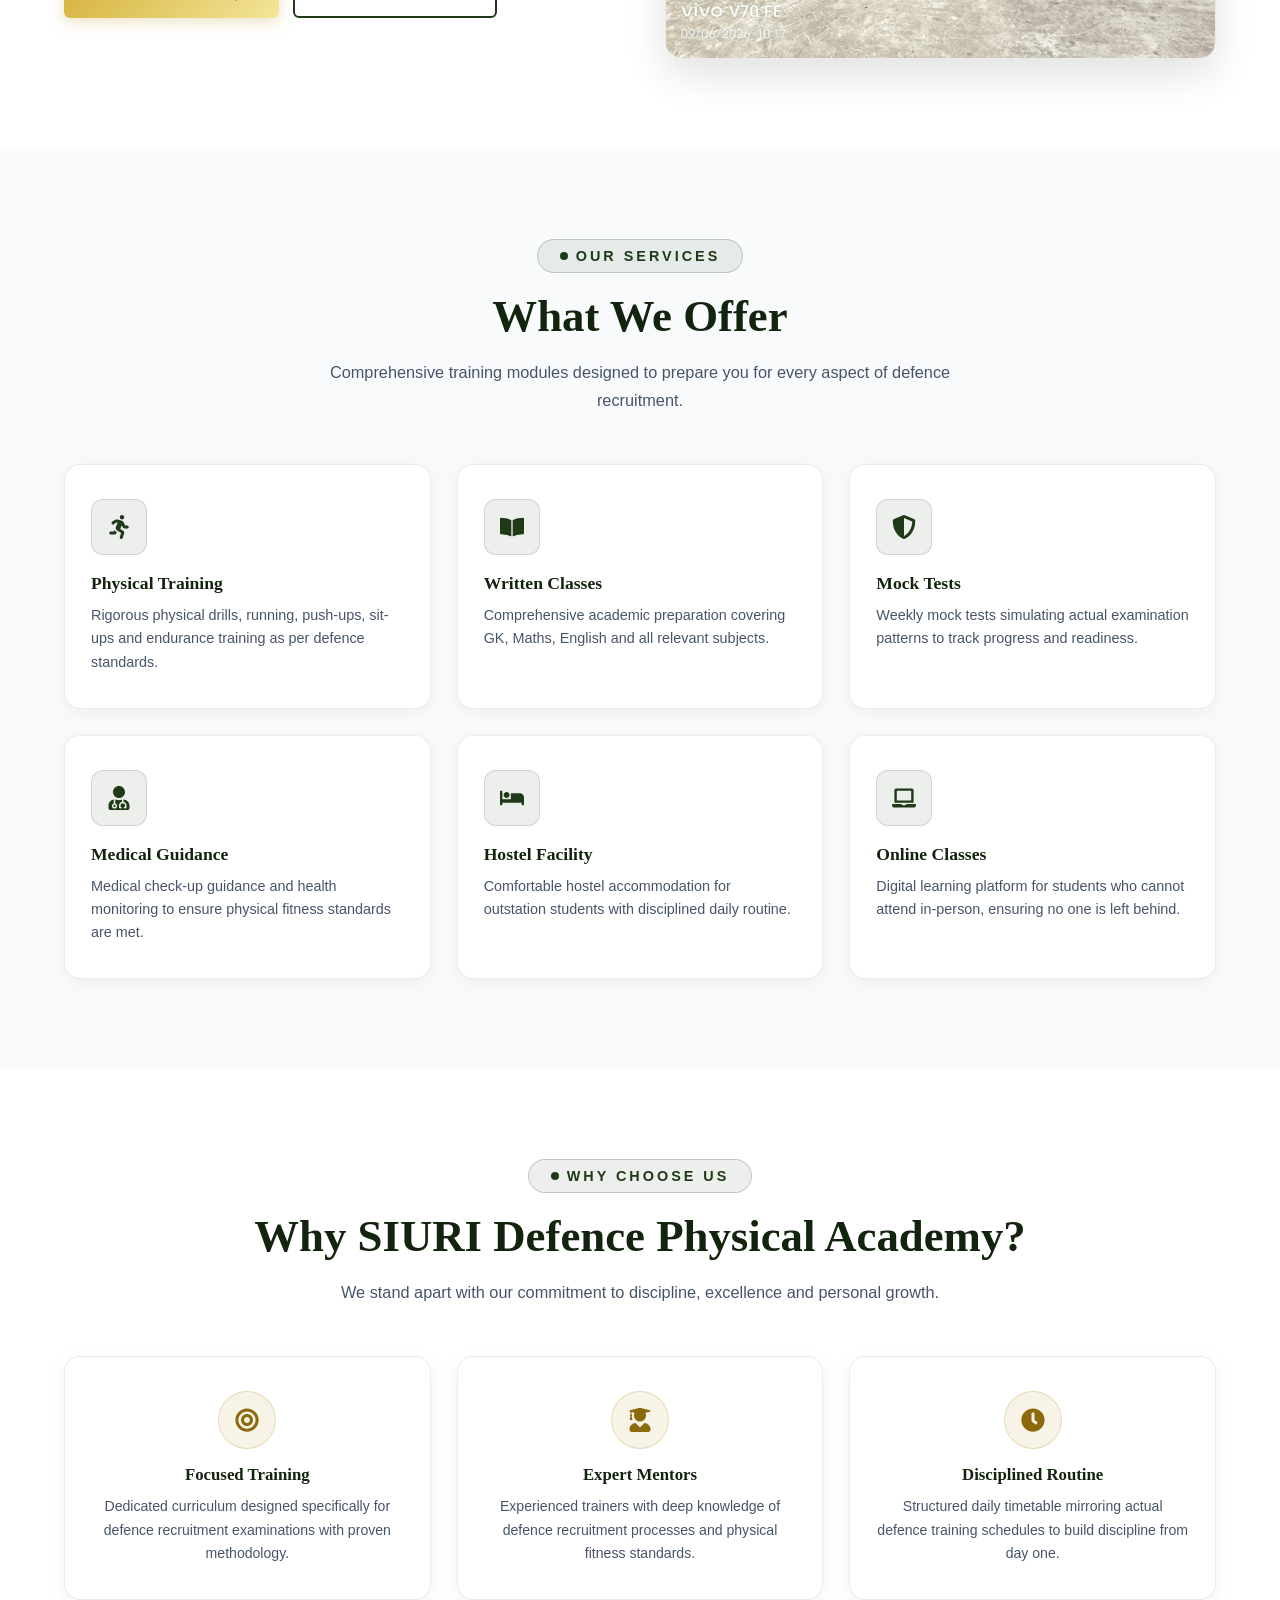
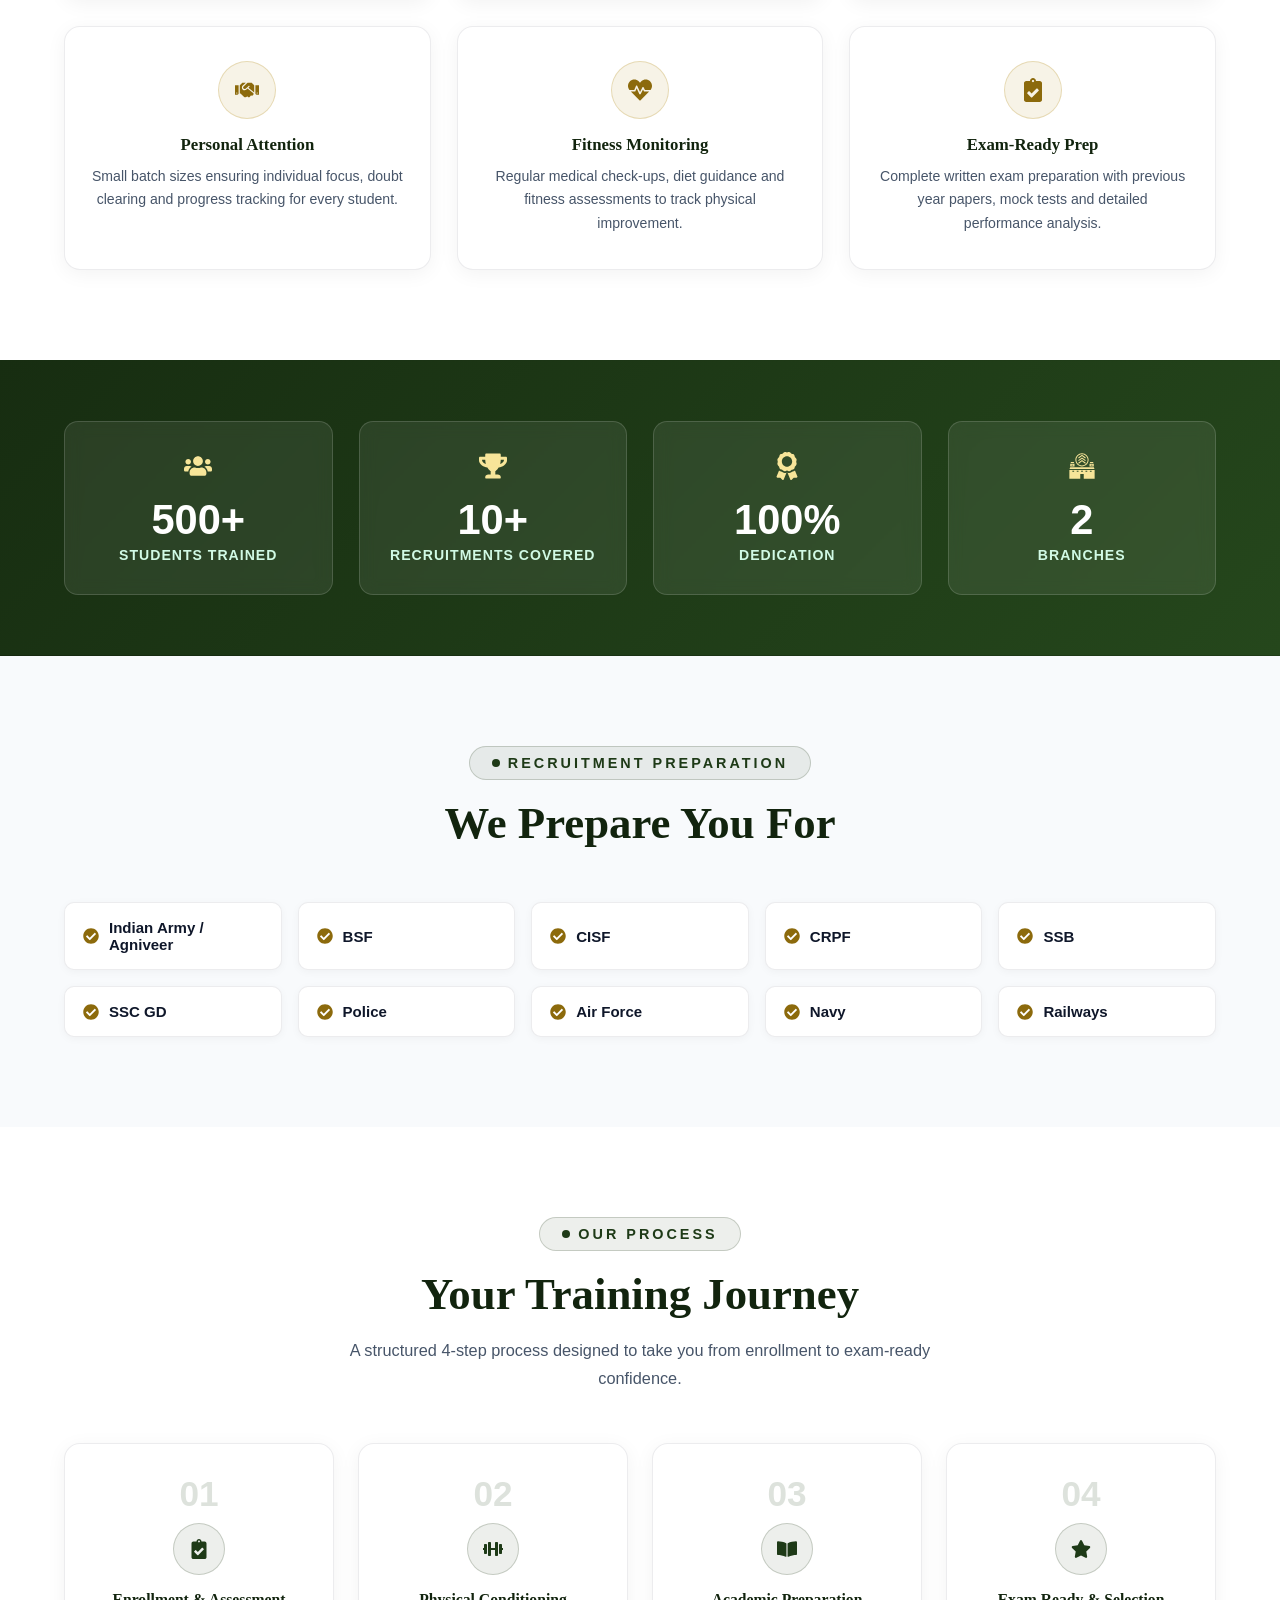
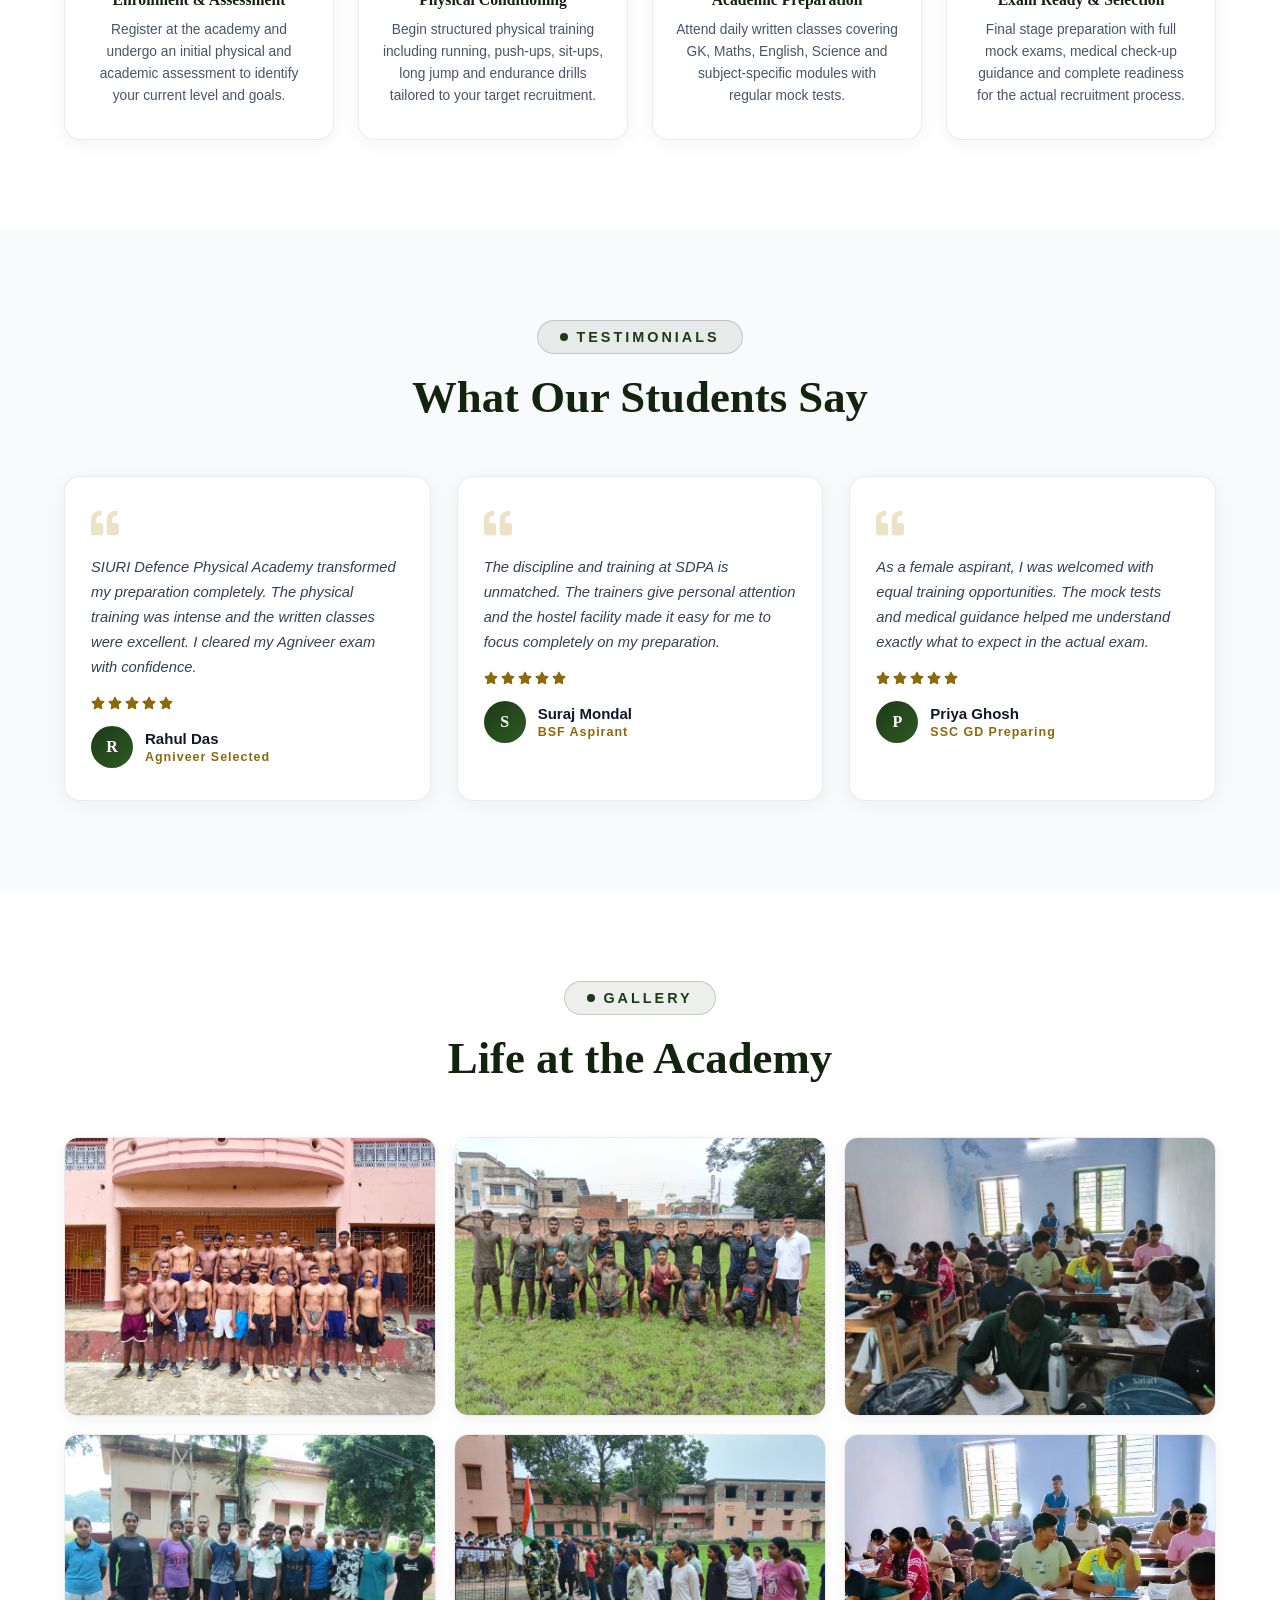
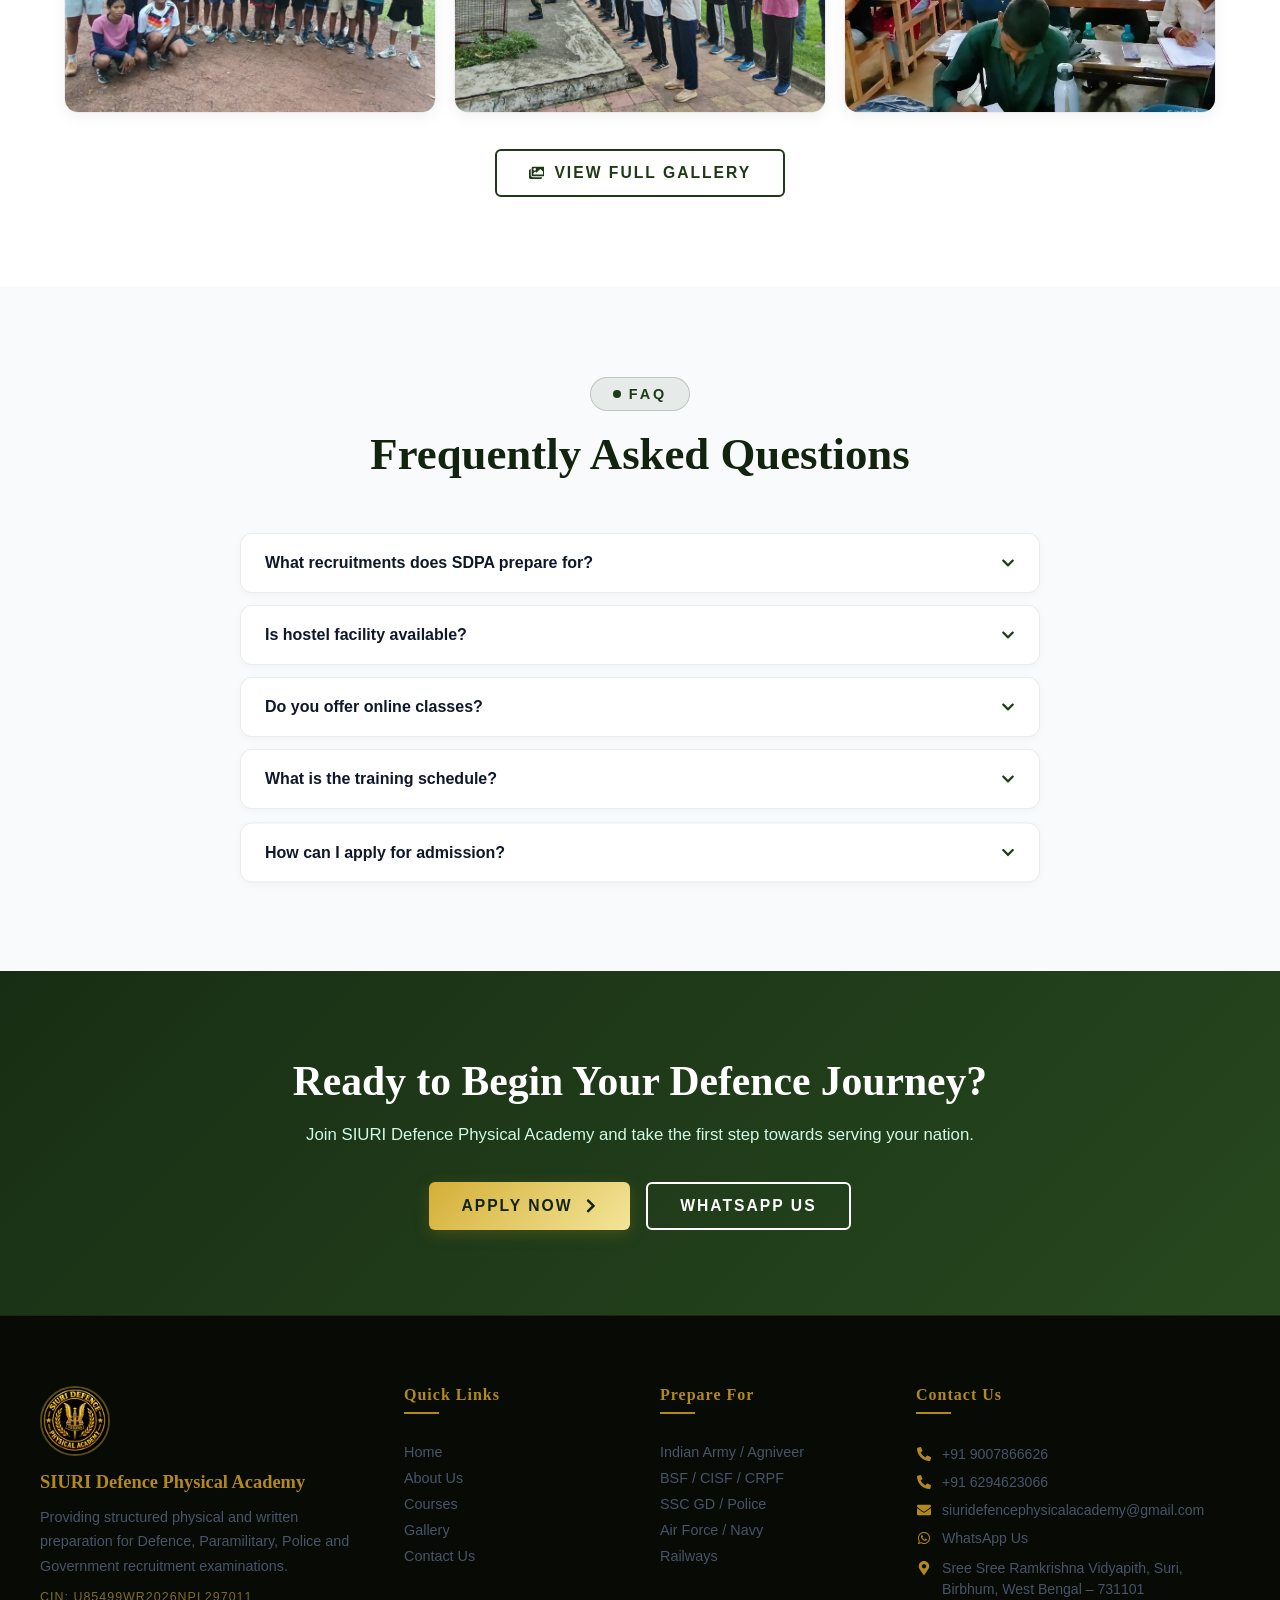
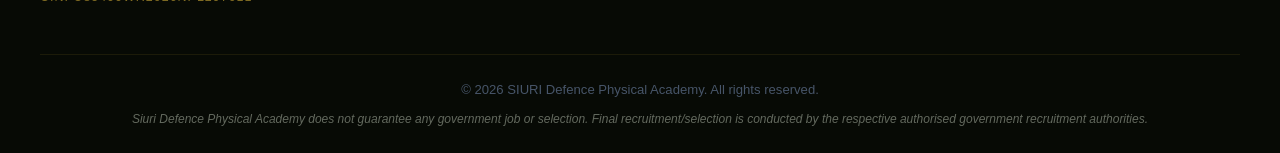
==== commit 9bde24b8: "Add files via upload" ====
--- a/index.html
+++ b/index.html
@@ -256,8 +256,8 @@
       ]
     }
     </script>
-    <script type="module" crossorigin src="./assets/index-CTI1CcBv.js"></script>
-    <link rel="stylesheet" crossorigin href="./assets/index-B-V_ysEx.css">
+    <script type="module" crossorigin src="./assets/index-XCX4TfU5.js"></script>
+    <link rel="stylesheet" crossorigin href="./assets/index-BAl6ueWj.css">
   </head>
   <body>
     <div id="root"></div>
--- a/assets/index-BAl6ueWj.css
+++ b/assets/index-BAl6ueWj.css
@@ -0,0 +1 @@
+@import "https://fonts.googleapis.com/css2?family=Cinzel:wght@600;700;800;900&family=Montserrat:wght@300;400;500;600;700;800&family=Rajdhani:wght@400;500;600;700&display=swap";.header{z-index:1000;height:var(--header-height);-webkit-backdrop-filter:blur(14px);background:#fffffff2;border-bottom:1px solid #00000014;transition:all .35s;position:fixed;top:0;left:0;right:0;box-shadow:0 2px 15px #0000000d}.header--scrolled{background:#fffffffa;border-bottom:1px solid #0000001a;box-shadow:0 4px 25px #00000014}.header__inner{justify-content:space-between;align-items:center;max-width:1300px;height:100%;margin:0 auto;padding:0 5%;display:flex}.header__logo{z-index:10;align-items:center;gap:12px;text-decoration:none;display:flex}.header__logo-img{object-fit:cover;border:2px solid var(--gold);border-radius:50%;width:48px;height:48px;box-shadow:0 0 12px #b38a1940}.header__logo-text{flex-direction:column;line-height:1.15;display:flex}.header__logo-name{font-family:var(--font-display);color:var(--army-green-dark);letter-spacing:1px;font-size:1rem;font-weight:800}.header__logo-sub{font-family:var(--font-accent);color:var(--gold-dark);letter-spacing:2px;text-transform:uppercase;font-size:.72rem;font-weight:600}.header__nav-desktop{align-items:center;gap:32px;display:flex}.header__nav-link{font-family:var(--font-accent);color:#334155;letter-spacing:1px;text-transform:uppercase;padding:4px 0;font-size:.95rem;font-weight:600;transition:color .3s;position:relative}.header__nav-link:after{content:"";background:var(--army-green);width:0;height:2px;transition:width .3s;position:absolute;bottom:-2px;left:0}.header__nav-link:hover,.header__nav-link.active{color:var(--army-green)}.header__nav-link.active:after,.header__nav-link:hover:after{width:100%}.header__cta{background:linear-gradient(135deg, var(--army-green), var(--army-green-light));color:#fff;font-family:var(--font-accent);letter-spacing:2px;text-transform:uppercase;border-radius:5px;align-items:center;gap:8px;padding:10px 24px;font-size:.85rem;font-weight:700;transition:all .3s;display:inline-flex;box-shadow:0 3px 12px #1e3a1733}.header__cta:hover{transform:translateY(-2px);box-shadow:0 6px 20px #1e3a1759}.header__toggle{cursor:pointer;z-index:1100;background:#1e3a170f;border:1px solid #1e3a1733;border-radius:8px;flex-direction:column;justify-content:center;gap:6px;width:44px;height:44px;padding:10px;transition:all .3s;display:none}.header__toggle span{background:var(--army-green-dark);transform-origin:50%;border-radius:2px;height:2.5px;transition:all .35s;display:block}.header__toggle.open span:first-child{transform:rotate(45deg)translate(6px,6px)}.header__toggle.open span:nth-child(2){opacity:0;transform:scaleX(0)}.header__toggle.open span:nth-child(3){transform:rotate(-45deg)translate(6px,-6px)}.mobile-menu{z-index:1050;-webkit-backdrop-filter:blur(20px);background:#fffffffa;flex-direction:column;justify-content:center;align-items:center;gap:30px;padding:20px;display:flex;position:fixed;inset:0}.mobile-menu__close{width:48px;height:48px;color:var(--army-green-dark);cursor:pointer;background:#0000000d;border:1px solid #0000001a;border-radius:50%;justify-content:center;align-items:center;transition:all .3s;display:flex;position:absolute;top:18px;right:18px}.mobile-menu__close:hover{background:#0000001a;transform:rotate(90deg)}.mobile-menu__logo{object-fit:cover;border:2px solid var(--gold);border-radius:50%;width:85px;height:85px;box-shadow:0 0 25px #b38a1940}.mobile-menu__nav{flex-direction:column;align-items:center;gap:8px;display:flex}.mobile-menu__link{font-family:var(--font-display);color:var(--army-green-dark);letter-spacing:2px;border-radius:8px;padding:10px 20px;font-size:1.35rem;font-weight:700;transition:all .3s}.mobile-menu__link:hover,.mobile-menu__link.active{color:var(--army-green);background:#1e3a1714}.mobile-menu__actions{flex-wrap:wrap;justify-content:center;gap:16px;display:flex}@media (width<=900px){.header__nav-desktop{display:none}.header__toggle{display:flex}}@media (width<=400px){.header__logo-name{font-size:.85rem}.header__logo-sub{font-size:.65rem}.header__logo-img{width:40px;height:40px}}.footer{background:#070a05;border-top:1px solid #d4af3726;padding-top:70px}.footer__grid{border-bottom:1px solid #d4af371a;grid-template-columns:1.5fr 1fr 1fr 1.5fr;gap:40px;padding-bottom:50px;display:grid}.footer__logo{object-fit:cover;border:2px solid #d4af3766;border-radius:50%;width:70px;height:70px;margin-bottom:16px}.footer__name{font-family:var(--font-display);color:var(--gold);margin-bottom:12px;font-size:1.15rem;font-weight:700}.footer__desc{color:var(--text-muted);margin-bottom:12px;font-size:.9rem;line-height:1.7}.footer__cin{font-family:var(--font-accent);color:#d4af3799;letter-spacing:1px;font-size:.78rem}.footer__heading{font-family:var(--font-display);color:var(--gold);letter-spacing:1px;margin-bottom:20px;padding-bottom:10px;font-size:1rem;font-weight:700;position:relative}.footer__heading:after{content:"";background:var(--gold);width:35px;height:2px;position:absolute;bottom:0;left:0}.footer__links{flex-direction:column;gap:10px;display:flex}.footer__links a,.footer__links span{color:var(--text-muted);font-size:.9rem;transition:color .3s,transform .3s;display:inline-block}.footer__links a:hover{color:var(--gold);transform:translate(4px)}.footer__contact{flex-direction:column;gap:12px;display:flex}.footer__contact a{color:var(--text-muted);align-items:center;gap:10px;font-size:.88rem;transition:color .3s;display:flex}.footer__contact a:hover{color:var(--gold)}.footer__contact svg{color:var(--gold);min-width:16px;font-size:14px}.footer__address{color:var(--text-muted);align-items:flex-start;gap:10px;font-size:.88rem;line-height:1.5;display:flex}.footer__address svg{color:var(--gold);min-width:16px;margin-top:3px;font-size:14px}.footer__bottom{padding:24px 5%}.footer__bottom-inner{text-align:center}.footer__bottom p{color:var(--text-muted);font-size:.82rem;line-height:1.6}.footer__disclaimer{margin-top:10px;font-style:italic;color:#a0a89a99!important;font-size:.75rem!important}@media (width<=900px){.footer__grid{grid-template-columns:1fr 1fr;gap:36px}}@media (width<=560px){.footer__grid{grid-template-columns:1fr;gap:32px}}.hero{background:var(--bg-dark);flex-direction:column;width:100%;min-height:100vh;display:flex;position:relative;overflow:hidden}.hero__bg{flex-shrink:0;width:100%;height:100vh;position:relative;overflow:hidden}.hero__bg-slide{width:100%;height:100%;position:absolute;inset:0}.hero__bg-img{object-fit:cover;width:100%;height:100%;display:block}.hero__overlay{z-index:2;background:linear-gradient(#0f172a40 0%,#0f172a80 45%,#0f172ae0 85%,#0f172afa 100%);position:absolute;inset:0}.hero__mobile-image-btn{display:none}.hero__content{z-index:5;padding:0 5% 50px;position:absolute;bottom:0;left:0;right:0}.hero__text{max-width:800px}.hero__badge{-webkit-backdrop-filter:blur(10px);backdrop-filter:blur(10px);color:#f7e599;font-family:var(--font-accent);letter-spacing:3px;text-transform:uppercase;background:#ffffff26;border:1px solid #ffffff59;border-radius:50px;align-items:center;gap:8px;margin-bottom:20px;padding:8px 22px;font-size:.85rem;font-weight:700;display:inline-flex}.hero__badge-dot{background:#f7e599;border-radius:50%;width:8px;height:8px;animation:2s infinite pulseDot}@keyframes pulseDot{0%,to{opacity:1;transform:scale(1)}50%{opacity:.4;transform:scale(.7)}}.hero__title{font-family:var(--font-display);color:#fff;text-shadow:0 2px 12px #00000080;margin-bottom:18px;font-size:clamp(1.8rem,5vw,3.2rem);font-weight:900;line-height:1.15}.hero__subtitle{color:#e2e8f0;max-width:650px;margin-bottom:28px;font-size:1.05rem;line-height:1.7}.hero__actions{flex-wrap:wrap;align-items:center;gap:16px;display:flex}.hero__wa-icon{color:#12240e;vertical-align:middle;font-size:1.2rem}.hero__btn-join{color:#12240e;font-family:var(--font-accent);letter-spacing:2px;text-transform:uppercase;cursor:pointer;background:linear-gradient(135deg,#d4af37,#f7e599);border:none;border-radius:6px;justify-content:center;align-items:center;gap:8px;padding:13px 34px;font-size:.98rem;font-weight:800;text-decoration:none;transition:all .3s;display:inline-flex;box-shadow:0 4px 20px #d4af3773}.hero__btn-join:hover{background:linear-gradient(135deg,#c79f2b,#ebd781);transform:translateY(-2px);box-shadow:0 8px 30px #d4af37a6}.hero__btn-courses{color:#12240e;font-family:var(--font-accent);letter-spacing:2px;text-transform:uppercase;cursor:pointer;background:#fff;border:2px solid #fff;border-radius:6px;justify-content:center;align-items:center;padding:13px 34px;font-size:.98rem;font-weight:800;text-decoration:none;transition:all .3s;display:inline-flex;box-shadow:0 4px 20px #00000059}.hero__btn-courses:hover{background:#f1f5f9;transform:translateY(-2px);box-shadow:0 8px 25px #fff6}.hero__btn-about{color:#fff;font-family:var(--font-accent);letter-spacing:2px;text-transform:uppercase;cursor:pointer;-webkit-backdrop-filter:blur(8px);backdrop-filter:blur(8px);background:#0006;border:2px solid #fff;border-radius:6px;justify-content:center;align-items:center;padding:13px 34px;font-size:.98rem;font-weight:700;text-decoration:none;transition:all .3s;display:inline-flex}.hero__btn-about:hover{color:#12240e;background:#fff;transform:translateY(-2px)}.hero__indicators{align-items:center;gap:20px;margin-top:32px;display:flex}.hero__dots{gap:8px;display:flex}.hero__dot{cursor:pointer;background:#ffffff59;border:none;border-radius:3px;width:36px;height:5px;padding:0;transition:all .4s}.hero__dot.active{background:var(--gold-light);width:50px;box-shadow:0 0 12px #d4af3780}.hero__counter{font-family:var(--font-accent);color:#ffffffb3;letter-spacing:2px;font-size:.95rem;font-weight:600}@media (width<=768px){.hero{background:var(--bg-dark);min-height:auto}.hero__bg{height:65vw;min-height:280px;max-height:420px;position:relative}.hero__overlay{background:linear-gradient(#0000 0%,#00000040 55%,#000000a6 100%)}.hero__mobile-image-btn{z-index:10;color:#12240e;font-family:var(--font-accent);letter-spacing:2.5px;text-transform:uppercase;cursor:pointer;white-space:nowrap;background:linear-gradient(135deg,#d4af37 0%,#f7e599 50%,#d4af37 100%);border:2px solid #fff;border-radius:50px;justify-content:center;align-items:center;gap:8px;padding:12px 36px;font-size:1rem;font-weight:900;text-decoration:none;animation:2.5s infinite joinPulse;display:inline-flex;position:absolute;bottom:20px;left:50%;transform:translate(-50%);box-shadow:0 6px 25px #00000080,0 0 20px #d4af3799}@keyframes joinPulse{0%,to{transform:translate(-50%)scale(1);box-shadow:0 6px 25px #00000080,0 0 20px #d4af3799}50%{transform:translate(-50%)scale(1.05);box-shadow:0 8px 30px #000000a6,0 0 30px #d4af37e6}}.hero__content{background:var(--bg-dark);padding:30px 5% 40px;position:relative}.hero__title{color:#0f172a;text-shadow:none;font-size:1.55rem}.hero__subtitle{color:#475569;margin-bottom:22px;font-size:.94rem}.hero__badge{color:var(--army-green);background:#1e3a1714;border-color:#1e3a1733;margin-bottom:14px;padding:6px 16px;font-size:.72rem}.hero__badge-dot{background:var(--army-green)}.hero__btn-join{display:none!important}.hero__actions{flex-direction:column;gap:12px;width:100%}.hero__btn-courses,.hero__btn-about{width:100%;padding:12px 24px;font-size:.94rem}.hero__btn-courses{background:var(--army-green);color:#fff;border-color:var(--army-green);box-shadow:0 4px 15px #1e3a1726}.hero__btn-about{color:var(--army-green);border:2px solid var(--army-green);background:#fff;box-shadow:0 2px 10px #0000000d}.hero__indicators{margin-top:24px}.hero__dot{background:#0f172a33}.hero__dot.active{background:var(--army-green);box-shadow:0 0 10px #1e3a1766}.hero__counter{color:#64748b}}@media (width<=400px){.hero__bg{height:70vw}.hero__title{font-size:1.35rem}}.admission-banner{border-top:3px solid var(--gold);background:linear-gradient(135deg,#1e3a17,#2c5421);border-bottom:1px solid #0000001a;padding:24px 5%;box-shadow:0 4px 20px #1e3a1726}.admission-banner__inner{flex-wrap:wrap;justify-content:space-between;align-items:center;gap:20px;display:flex}.admission-banner__tag{font-family:var(--font-accent);color:#fdf6d8;letter-spacing:2px;text-transform:uppercase;background:#ffffff26;border:1px solid #ffffff4d;border-radius:50px;margin-bottom:6px;padding:5px 16px;font-size:.82rem;font-weight:700;display:inline-block}.admission-banner__text h2{font-family:var(--font-display);color:#fff;font-size:clamp(1.2rem,3vw,1.8rem);font-weight:700}.admission-banner__actions{flex-wrap:wrap;gap:14px;display:flex}.admission-banner .btn-outline{color:#fff;border-color:#fff}.admission-banner .btn-outline:hover{color:var(--army-green);background:#fff}.about-home-section{background:var(--bg-section)}.about-home{grid-template-columns:1fr 1fr;align-items:center;gap:50px;display:grid}.about-home__text p{color:var(--text-muted);margin-bottom:14px;font-size:.96rem;line-height:1.8}.about-home__cin{font-family:var(--font-accent);color:var(--army-green);letter-spacing:1px;margin-top:4px;font-size:.82rem;font-weight:600;margin-bottom:24px!important}.about-home__btns{flex-wrap:wrap;gap:14px;display:flex}.about-home__image{border:1px solid #00000014;border-radius:16px;position:relative;overflow:hidden;box-shadow:0 15px 40px #0000001f}.about-home__image img{object-fit:cover;width:100%;height:100%;display:block}.services-section{background:var(--bg-dark)}.services-grid{grid-template-columns:repeat(3,1fr);gap:26px;display:grid}.service-card{background:var(--bg-card);border:1px solid var(--card-border);box-shadow:var(--card-shadow);border-radius:16px;padding:34px 26px;transition:all .3s;position:relative;overflow:hidden}.service-card:before{content:"";background:linear-gradient(90deg, transparent, var(--army-green), transparent);opacity:0;height:3px;transition:opacity .3s;position:absolute;top:0;left:0;right:0}.service-card:hover:before{opacity:1}.service-card:hover{border-color:#1e3a1733;transform:translateY(-5px);box-shadow:0 12px 30px #00000014}.service-card__icon{width:56px;height:56px;color:var(--army-green);background:#1e3a1714;border:1px solid #1e3a1726;border-radius:12px;justify-content:center;align-items:center;margin-bottom:18px;font-size:24px;display:flex}.service-card__title{font-family:var(--font-display);color:#12240e;margin-bottom:10px;font-size:1.1rem;font-weight:700}.service-card__desc{color:var(--text-muted);font-size:.9rem;line-height:1.6}.why-section{background:var(--bg-section)}.why-grid{grid-template-columns:repeat(3,1fr);gap:26px;display:grid}.why-card{background:var(--bg-card);border:1px solid var(--card-border);text-align:center;box-shadow:var(--card-shadow);border-radius:16px;padding:34px 26px;transition:all .3s}.why-card:hover{border-color:#b38a194d;transform:translateY(-5px);box-shadow:0 12px 30px #00000014}.why-card__icon{width:58px;height:58px;color:var(--gold-dark);background:#b38a191a;border:1px solid #b38a1940;border-radius:50%;justify-content:center;align-items:center;margin:0 auto 16px;font-size:24px;display:flex}.why-card__title{font-family:var(--font-display);color:#12240e;margin-bottom:10px;font-size:1.05rem;font-weight:700}.why-card__desc{color:var(--text-muted);font-size:.88rem;line-height:1.65}.stats-section{background:linear-gradient(135deg,#172d11,#25471c);border-top:1px solid #0000001a;border-bottom:1px solid #0000001a;padding:60px 5%}.stats-grid{grid-template-columns:repeat(4,1fr);gap:26px;display:grid}.stat-card{text-align:center;-webkit-backdrop-filter:blur(8px);backdrop-filter:blur(8px);background:#ffffff14;border:1px solid #ffffff26;border-radius:14px;padding:30px 16px}.stat-card__icon{color:#f7e599;margin-bottom:12px;font-size:28px}.stat-card__value{font-family:var(--font-accent);color:#fff;margin-bottom:6px;font-size:2.6rem;font-weight:700;line-height:1;display:block}.stat-card__label{font-family:var(--font-accent);color:#d1fae5;letter-spacing:1px;text-transform:uppercase;font-size:.88rem;font-weight:600}.recruit-section{background:var(--bg-dark)}.recruit-grid{grid-template-columns:repeat(5,1fr);gap:16px;display:grid}.recruit-card{border:1px solid var(--card-border);font-family:var(--font-accent);color:#0f172a;cursor:default;background:#fff;border-radius:10px;align-items:center;gap:10px;padding:16px 18px;font-size:.94rem;font-weight:600;transition:all .3s;display:flex;box-shadow:0 2px 8px #0000000a}.recruit-card:hover{border-color:var(--army-green);transform:translateY(-2px);box-shadow:0 6px 20px #1e3a171f}.recruit-card__icon{color:var(--gold-dark);min-width:16px;font-size:16px}.process-section{background:var(--bg-section)}.process-grid{grid-template-columns:repeat(4,1fr);gap:24px;display:grid;position:relative}.process-card{border:1px solid var(--card-border);text-align:center;box-shadow:var(--card-shadow);background:#fff;border-radius:16px;padding:32px 22px;transition:all .3s;position:relative}.process-card:hover{transform:translateY(-5px);box-shadow:0 12px 30px #00000014}.process-card__step{font-family:var(--font-accent);color:#1e3a1726;margin-bottom:12px;font-size:2.2rem;font-weight:700;line-height:1}.process-card__icon{width:52px;height:52px;color:var(--army-green);background:#1e3a1714;border:1px solid #1e3a1733;border-radius:50%;justify-content:center;align-items:center;margin:0 auto 16px;font-size:20px;display:flex}.process-card h3{font-family:var(--font-display);color:#12240e;margin-bottom:10px;font-size:.98rem;font-weight:700}.process-card p{color:var(--text-muted);font-size:.86rem;line-height:1.6}.process-card__connector{display:none}.testimonials-section{background:var(--bg-dark)}.testimonials-grid{grid-template-columns:repeat(3,1fr);gap:26px;display:grid}.testimonial-card{border:1px solid var(--card-border);box-shadow:var(--card-shadow);background:#fff;border-radius:16px;padding:32px 26px;transition:all .3s;position:relative}.testimonial-card:hover{transform:translateY(-5px);box-shadow:0 12px 30px #00000014}.testimonial-card__quote{color:#b38a1940;margin-bottom:14px;font-size:28px}.testimonial-card__text{color:#334155;margin-bottom:16px;font-size:.92rem;font-style:italic;line-height:1.7}.testimonial-card__stars{color:var(--gold-dark);gap:3px;margin-bottom:16px;font-size:14px;display:flex}.testimonial-card__author{align-items:center;gap:12px;display:flex}.testimonial-card__avatar{background:linear-gradient(135deg, var(--army-green), var(--army-green-light));color:#fff;width:42px;height:42px;font-family:var(--font-display);border-radius:50%;justify-content:center;align-items:center;font-size:1rem;font-weight:800;display:flex}.testimonial-card__author strong{font-family:var(--font-accent);color:#0f172a;font-size:.94rem;display:block}.testimonial-card__author span{color:var(--gold-dark);letter-spacing:1px;font-size:.78rem;font-weight:600}.gallery-preview-section{background:var(--bg-section)}.gallery-preview-grid{grid-template-columns:repeat(3,1fr);gap:18px;display:grid}.gallery-preview-item{aspect-ratio:4/3;border:1px solid var(--card-border);cursor:pointer;border-radius:14px;position:relative;overflow:hidden;box-shadow:0 4px 15px #0000000f}.gallery-preview-item img{object-fit:cover;width:100%;height:100%;transition:transform .4s}.gallery-preview-item:hover img{transform:scale(1.08)}.gallery-preview-item__overlay{opacity:0;background:linear-gradient(#0000 50%,#0f172acc);align-items:flex-end;padding:16px;transition:opacity .3s;display:flex;position:absolute;inset:0}.gallery-preview-item:hover .gallery-preview-item__overlay{opacity:1}.gallery-preview-item__overlay span{font-family:var(--font-accent);color:#fff;letter-spacing:1px;font-size:.88rem;font-weight:600}.gallery-preview-cta{text-align:center;margin-top:36px}.faq-section{background:var(--bg-dark)}.faq-list{flex-direction:column;gap:12px;max-width:800px;margin:0 auto;display:flex}.faq-item{border:1px solid var(--card-border);background:#fff;border-radius:12px;transition:all .3s;overflow:hidden;box-shadow:0 2px 8px #00000008}.faq-item.open{border-color:var(--army-green);box-shadow:0 4px 15px #1e3a1714}.faq-item__q{cursor:pointer;width:100%;font-family:var(--font-accent);color:#0f172a;text-align:left;background:0 0;border:none;justify-content:space-between;align-items:center;gap:16px;padding:20px 24px;font-size:1rem;font-weight:700;transition:color .3s;display:flex}.faq-item__q:hover{color:var(--army-green)}.faq-item__arrow{color:var(--army-green);min-width:14px;font-size:14px;transition:transform .3s}.faq-item__arrow.rotated{transform:rotate(180deg)}.faq-item__a{padding:0 24px 20px;overflow:hidden}.faq-item__a p{color:var(--text-muted);font-size:.92rem;line-height:1.7}.cta-section{text-align:center;background:linear-gradient(135deg,#182e14,#27481f);border-top:1px solid #0000001a;padding:85px 5%}.cta-inner{max-width:700px}.cta-title{font-family:var(--font-display);color:#fff;margin-bottom:16px;font-size:clamp(1.6rem,4vw,2.6rem);font-weight:800}.cta-desc{color:#d1fae5;margin-bottom:32px;font-size:1.05rem;line-height:1.7}.cta-actions{flex-wrap:wrap;justify-content:center;gap:16px;display:flex}.cta-section .btn-outline{color:#fff;border-color:#fff}.cta-section .btn-outline:hover{color:var(--army-green);background:#fff}@media (width<=900px){.about-home{grid-template-columns:1fr;gap:32px}.services-grid,.why-grid,.testimonials-grid,.gallery-preview-grid{grid-template-columns:repeat(2,1fr)}.recruit-grid{grid-template-columns:repeat(3,1fr)}.stats-grid,.process-grid{grid-template-columns:repeat(2,1fr)}}@media (width<=600px){.services-grid,.why-grid,.testimonials-grid,.process-grid{grid-template-columns:1fr}.gallery-preview-grid{grid-template-columns:repeat(2,1fr);gap:10px}.recruit-grid{grid-template-columns:repeat(2,1fr)}.stats-grid{grid-template-columns:repeat(2,1fr);gap:14px}.admission-banner__inner{text-align:center;flex-direction:column}.admission-banner__actions{justify-content:center}}.about-hero{min-height:45vh;padding:calc(var(--header-height) + 40px) 5% 60px;background:linear-gradient(135deg,#182e14,#27481f);justify-content:center;align-items:center;display:flex;position:relative;overflow:hidden}.about-hero__overlay{background:radial-gradient(circle at 30%,#d4af371a 0%,#0000 60%);position:absolute;inset:0}.about-hero__content{z-index:2;text-align:center;position:relative}.about-hero__content .section-badge{color:#fdf6d8;background:#ffffff26;border-color:#ffffff4d}.about-hero__content .section-badge .dot{background:#fdf6d8}.about-hero__title{font-family:var(--font-display);color:#fff;margin:12px 0;font-size:clamp(2rem,5vw,3.2rem);font-weight:900}.about-hero__sub{font-family:var(--font-accent);color:#d1fae5;letter-spacing:2px;font-size:1.05rem}.about-content{background:var(--bg-section)}.about-main{grid-template-columns:1fr 1fr;align-items:center;gap:50px;display:grid}.about-main__text p{color:var(--text-muted);margin-bottom:16px;font-size:.98rem;line-height:1.8}.about-main__image{border:1px solid var(--card-border);border-radius:16px;position:relative;overflow:hidden;box-shadow:0 15px 40px #0000001f}.about-main__image img{object-fit:cover;width:100%;height:100%;display:block}.about-main__image-badge{-webkit-backdrop-filter:blur(10px);backdrop-filter:blur(10px);color:var(--army-green);font-family:var(--font-accent);letter-spacing:1px;background:#fffffff2;border:1px solid #0000001a;border-radius:10px;align-items:center;gap:10px;padding:10px 18px;font-size:.82rem;font-weight:700;display:flex;position:absolute;bottom:16px;left:16px;box-shadow:0 4px 15px #0000001a}.about-main__image-badge .small{color:var(--text-muted);text-transform:uppercase;letter-spacing:2px;font-size:.65rem;display:block}.about-main__image-badge svg{color:var(--gold-dark);font-size:18px}.mvv-section{background:var(--bg-dark)}.mvv-grid{grid-template-columns:repeat(3,1fr);gap:26px;display:grid}.mvv-card{border:1px solid var(--card-border);text-align:center;box-shadow:var(--card-shadow);background:#fff;border-radius:16px;padding:38px 26px;transition:all .3s}.mvv-card:hover{transform:translateY(-5px);box-shadow:0 12px 30px #00000014}.mvv-card__icon{width:60px;height:60px;color:var(--army-green);background:#1e3a1714;border:1px solid #1e3a1726;border-radius:50%;justify-content:center;align-items:center;margin:0 auto 20px;font-size:24px;display:flex}.mvv-card h3{font-family:var(--font-display);color:#12240e;margin-bottom:14px;font-size:1.15rem;font-weight:700}.mvv-card p{color:var(--text-muted);font-size:.9rem;line-height:1.7}.founder-section{background:var(--bg-section)}.founder-grid{grid-template-columns:repeat(3,1fr);gap:26px;display:grid}.founder-card{border:1px solid var(--card-border);box-shadow:var(--card-shadow);background:#fff;border-radius:16px;padding:34px 26px;transition:all .3s}.founder-card:hover{transform:translateY(-5px);box-shadow:0 12px 30px #00000014}.founder-card__icon{width:52px;height:52px;color:var(--gold-dark);background:#b38a191a;border:1px solid #b38a1933;border-radius:12px;justify-content:center;align-items:center;margin-bottom:18px;font-size:22px;display:flex}.founder-card h3{font-family:var(--font-display);color:#12240e;margin-bottom:10px;font-size:1.05rem;font-weight:700}.founder-card p{color:var(--text-muted);font-size:.9rem;line-height:1.7}.founder-name{font-family:var(--font-accent);margin-bottom:8px;font-weight:700;color:var(--army-green)!important;font-size:1.2rem!important}@media (width<=900px){.about-main{grid-template-columns:1fr;gap:32px}.mvv-grid,.founder-grid{grid-template-columns:1fr;gap:20px}}.courses-hero{min-height:45vh;padding:calc(var(--header-height) + 40px) 5% 60px;background:linear-gradient(135deg,#182e14,#27481f);justify-content:center;align-items:center;display:flex;position:relative;overflow:hidden}.courses-hero__overlay{background:radial-gradient(circle at 70%,#d4af371a 0%,#0000 60%);position:absolute;inset:0}.courses-hero__content{z-index:2;text-align:center;position:relative}.courses-hero__content .section-badge{color:#fdf6d8;background:#ffffff26;border-color:#ffffff4d}.courses-hero__content .section-badge .dot{background:#fdf6d8}.courses-hero__title{font-family:var(--font-display);color:#fff;margin:12px 0;font-size:clamp(2rem,5vw,3.2rem);font-weight:900}.courses-hero__sub{color:#d1fae5;max-width:550px;margin:0 auto;font-size:1.05rem;line-height:1.7}.courses-section{background:var(--bg-dark)}.courses-grid{grid-template-columns:repeat(3,1fr);gap:26px;display:grid}.course-card{border:1px solid var(--card-border);box-shadow:var(--card-shadow);background:#fff;border-radius:16px;padding:32px 24px;transition:all .3s}.course-card:hover{border-color:#1e3a1733;transform:translateY(-5px);box-shadow:0 12px 30px #00000014}.course-card__header{align-items:center;gap:14px;margin-bottom:22px;display:flex}.course-card__icon{width:50px;min-width:50px;height:50px;color:var(--army-green);background:#1e3a1714;border:1px solid #1e3a1726;border-radius:12px;justify-content:center;align-items:center;font-size:22px;display:flex}.course-card__header h3{font-family:var(--font-display);color:#12240e;font-size:1.05rem;font-weight:700}.course-card__list{flex-direction:column;gap:11px;display:flex}.course-card__list li{color:#334155;align-items:center;gap:10px;font-size:.88rem;line-height:1.5;display:flex}.course-card__list .check{color:var(--army-green);min-width:14px;font-size:14px}.recruit-target-section{background:var(--bg-section)}.recruit-target-grid{grid-template-columns:repeat(2,1fr);gap:20px;margin-bottom:48px;display:grid}.recruit-target-card{border:1px solid var(--card-border);background:#fff;border-radius:12px;padding:24px;transition:all .3s;box-shadow:0 2px 10px #0000000a}.recruit-target-card:hover{border-color:var(--army-green);transform:translateY(-3px);box-shadow:0 8px 25px #1e3a171a}.recruit-target-card h4{font-family:var(--font-display);color:#12240e;margin-bottom:6px;font-size:1rem;font-weight:700}.recruit-target-card p{color:var(--text-muted);font-size:.88rem;line-height:1.6}.courses-cta{flex-wrap:wrap;justify-content:center;gap:16px;display:flex}@media (width<=900px){.courses-grid{grid-template-columns:repeat(2,1fr)}}@media (width<=600px){.courses-grid,.recruit-target-grid{grid-template-columns:1fr}}.gallery-hero{min-height:45vh;padding:calc(var(--header-height) + 40px) 5% 60px;background:linear-gradient(135deg,#182e14,#27481f);justify-content:center;align-items:center;display:flex;position:relative;overflow:hidden}.gallery-hero__overlay{background:radial-gradient(circle at 50% 60%,#d4af371a 0%,#0000 60%);position:absolute;inset:0}.gallery-hero__content{z-index:2;text-align:center;position:relative}.gallery-hero__content .section-badge{color:#fdf6d8;background:#ffffff26;border-color:#ffffff4d}.gallery-hero__content .section-badge .dot{background:#fdf6d8}.gallery-hero__title{font-family:var(--font-display);color:#fff;margin:12px 0;font-size:clamp(2rem,5vw,3.2rem);font-weight:900}.gallery-hero__sub{color:#d1fae5;max-width:550px;margin:0 auto;font-size:1.05rem;line-height:1.7}.gallery-section{background:var(--bg-dark)}.gallery-grid{grid-template-columns:repeat(3,1fr);gap:20px;display:grid}.gallery-item{cursor:pointer;aspect-ratio:4/3;border:1px solid var(--card-border);border-radius:14px;transition:all .3s;position:relative;overflow:hidden;box-shadow:0 4px 15px #0000000f}.gallery-item:hover{transform:translateY(-4px);box-shadow:0 10px 30px #0000001f}.gallery-item img{object-fit:cover;width:100%;height:100%;transition:transform .4s}.gallery-item:hover img{transform:scale(1.08)}.gallery-item__overlay{opacity:0;background:linear-gradient(#0000 50%,#0f172acc 100%);align-items:flex-end;padding:18px;transition:opacity .3s;display:flex;position:absolute;inset:0}.gallery-item:hover .gallery-item__overlay{opacity:1}.gallery-item__overlay span{font-family:var(--font-accent);color:#fff;letter-spacing:1px;font-size:.92rem;font-weight:600}.lightbox{z-index:2000;background:#000000f2;flex-direction:column;justify-content:center;align-items:center;padding:20px;display:flex;position:fixed;inset:0}.lightbox__close{color:#fff;cursor:pointer;z-index:10;background:0 0;border:none;font-size:36px;line-height:1;transition:color .3s;position:absolute;top:20px;right:24px}.lightbox__close:hover{color:var(--gold-light)}.lightbox__img{object-fit:contain;border-radius:12px;max-width:90vw;max-height:80vh;box-shadow:0 0 50px #00000080}.lightbox__caption{font-family:var(--font-accent);color:#fdf6d8;letter-spacing:1px;margin-top:16px;font-size:1.05rem}.lightbox__arrow{color:#fff;cursor:pointer;background:#ffffff1a;border:1px solid #fff3;border-radius:50%;justify-content:center;align-items:center;width:56px;height:56px;padding:0;font-size:48px;line-height:1;transition:all .3s;display:flex;position:absolute;top:50%;transform:translateY(-50%)}.lightbox__arrow:hover{color:#fdf6d8;background:#ffffff40}.lightbox__prev{left:20px}.lightbox__next{right:20px}@media (width<=768px){.gallery-grid{grid-template-columns:repeat(2,1fr);gap:12px}.lightbox__arrow{width:40px;height:40px;font-size:32px}}@media (width<=480px){.gallery-grid{grid-template-columns:1fr}}.contact-hero{min-height:45vh;padding:calc(var(--header-height) + 40px) 5% 60px;background:linear-gradient(135deg,#182e14,#27481f);justify-content:center;align-items:center;display:flex;position:relative;overflow:hidden}.contact-hero__overlay{background:radial-gradient(circle at 60% 40%,#d4af371a 0%,#0000 60%);position:absolute;inset:0}.contact-hero__content{z-index:2;text-align:center;position:relative}.contact-hero__content .section-badge{color:#fdf6d8;background:#ffffff26;border-color:#ffffff4d}.contact-hero__content .section-badge .dot{background:#fdf6d8}.contact-hero__title{font-family:var(--font-display);color:#fff;margin:12px 0;font-size:clamp(2rem,5vw,3.2rem);font-weight:900}.contact-hero__sub{color:#d1fae5;max-width:500px;margin:0 auto;font-size:1.05rem;line-height:1.7}.contact-section{background:var(--bg-dark)}.contact-layout{grid-template-columns:1fr 1.3fr;align-items:start;gap:50px;display:grid}.contact-info__cards{flex-direction:column;gap:16px;margin-top:24px;display:flex}.contact-info__card{border:1px solid var(--card-border);background:#fff;border-radius:14px;gap:14px;padding:20px;transition:all .3s;display:flex;box-shadow:0 4px 15px #0000000a}.contact-info__card:hover{border-color:var(--army-green);transform:translateY(-2px);box-shadow:0 8px 25px #1e3a171a}.contact-info__icon{width:46px;min-width:46px;height:46px;color:var(--army-green);background:#1e3a1714;border:1px solid #1e3a1726;border-radius:12px;justify-content:center;align-items:center;font-size:18px;display:flex}.contact-info__card h4{font-family:var(--font-accent);color:var(--army-green);text-transform:uppercase;letter-spacing:1px;margin-bottom:4px;font-size:.85rem;font-weight:700}.contact-info__card a,.contact-info__card p{color:#334155;font-size:.92rem;line-height:1.6;transition:color .3s;display:block}.contact-info__card a:hover{color:var(--army-green)}.contact-form-wrap{border:1px solid var(--card-border);background:#fff;border-radius:18px;padding:36px;box-shadow:0 10px 35px #0000000f}.form-subtitle{color:var(--text-muted);margin-top:8px;margin-bottom:24px;font-size:.92rem}.form-success{color:#15803d;background:#25d3661f;border:1px solid #25d36659;border-radius:10px;align-items:center;gap:10px;margin-bottom:20px;padding:14px 20px;font-weight:600;display:flex}.contact-form{flex-direction:column;gap:18px;display:flex}.form-row{grid-template-columns:1fr 1fr;gap:16px;display:grid}.form-group{flex-direction:column;gap:6px;display:flex}.form-group.full{grid-column:1/-1}.form-group label{font-family:var(--font-accent);color:#12240e;text-transform:uppercase;letter-spacing:1px;font-size:.85rem;font-weight:700}.form-group input,.form-group select,.form-group textarea{color:#0f172a;font-family:var(--font-body);background:#f8fafc;border:1px solid #cbd5e1;border-radius:8px;outline:none;padding:12px 16px;font-size:.94rem;transition:all .3s}.form-group input:focus,.form-group select:focus,.form-group textarea:focus{border-color:var(--army-green);background:#fff;box-shadow:0 0 0 3px #1e3a171a}.form-group input::placeholder,.form-group textarea::placeholder{color:#94a3b8}.form-group select{cursor:pointer}.form-group select option{color:#0f172a;background:#fff}.radio-group{gap:22px;margin-top:4px;display:flex}.radio-label{cursor:pointer;color:#334155;align-items:center;gap:8px;font-size:.94rem;font-weight:500;display:flex}.radio-label input[type=radio]{accent-color:var(--army-green);width:18px;height:18px}.form-submit{justify-content:center;width:100%;margin-top:8px;font-size:1rem}@media (width<=900px){.contact-layout{grid-template-columns:1fr;gap:36px}}@media (width<=560px){.form-row{grid-template-columns:1fr}.contact-form-wrap{padding:24px 18px}}:root{--gold:#b38a19;--gold-light:#d4af37;--gold-dark:#8c6a0c;--gold-glow:#b38a1940;--army-green:#1e3a17;--army-green-dark:#12240e;--army-green-light:#2d5a22;--bg-dark:#f8fafc;--bg-section:#fff;--bg-card:#fff;--card-border:#0f172a14;--card-shadow:0 4px 20px #0000000d;--text-white:#0f172a;--text-muted:#475569;--danger:#c33;--font-display:"Cinzel", serif;--font-body:"Montserrat", sans-serif;--font-accent:"Rajdhani", sans-serif;--header-height:80px}*,:before,:after{box-sizing:border-box;margin:0;padding:0}html{scroll-behavior:smooth;font-size:16px}body{font-family:var(--font-body);background-color:var(--bg-dark);color:var(--text-white);-webkit-font-smoothing:antialiased;-moz-osx-font-smoothing:grayscale;overflow-x:hidden}a{color:inherit;text-decoration:none}img{max-width:100%;height:auto;display:block}ul{list-style:none}.section-padding{padding:90px 5%}.container{width:100%;max-width:1200px;margin:0 auto}.section-header{text-align:center;margin-bottom:50px}.section-badge{color:var(--army-green);font-family:var(--font-accent);letter-spacing:3px;text-transform:uppercase;background:#1e3a1714;border:1px solid #1e3a1733;border-radius:50px;align-items:center;gap:8px;margin-bottom:16px;padding:8px 22px;font-size:.9rem;font-weight:700;display:inline-flex}.section-badge .dot{background:var(--army-green);border-radius:50%;width:8px;height:8px}.section-title{font-family:var(--font-display);color:#12240e;margin-bottom:14px;font-size:clamp(1.8rem,4vw,2.8rem);font-weight:800;line-height:1.25}.section-subtitle{color:var(--text-muted);max-width:650px;margin:0 auto;font-size:1.02rem;line-height:1.7}.btn-primary{color:#12240e;font-family:var(--font-accent);letter-spacing:2px;text-transform:uppercase;cursor:pointer;background:linear-gradient(135deg,#d4af37,#f3e599);border:none;border-radius:6px;align-items:center;gap:10px;padding:13px 32px;font-size:.98rem;font-weight:700;text-decoration:none;transition:all .3s;display:inline-flex;box-shadow:0 4px 15px #b38a1940}.btn-primary:hover{background:linear-gradient(135deg,#c79f2b,#ebd781);transform:translateY(-2px);box-shadow:0 8px 25px #b38a1959}.btn-outline{color:var(--army-green);font-family:var(--font-accent);letter-spacing:2px;text-transform:uppercase;border:2px solid var(--army-green);cursor:pointer;background:0 0;border-radius:6px;align-items:center;gap:10px;padding:13px 32px;font-size:.98rem;font-weight:700;text-decoration:none;transition:all .3s;display:inline-flex}.btn-outline:hover{background:var(--army-green);color:#fff;transform:translateY(-2px)}.whatsapp-float{z-index:999;color:#fff;background:#25d366;border-radius:50%;justify-content:center;align-items:center;width:58px;height:58px;font-size:28px;transition:transform .3s;display:flex;position:fixed;bottom:28px;right:28px;box-shadow:0 4px 20px #25d36666}.whatsapp-float:hover{transform:scale(1.1)}.page-transition{will-change:transform, opacity;position:relative}@media (width<=768px){:root{--header-height:68px}.section-padding{padding:55px 4%}.section-header{margin-bottom:35px}.btn-primary,.btn-outline{padding:11px 24px;font-size:.88rem}}
